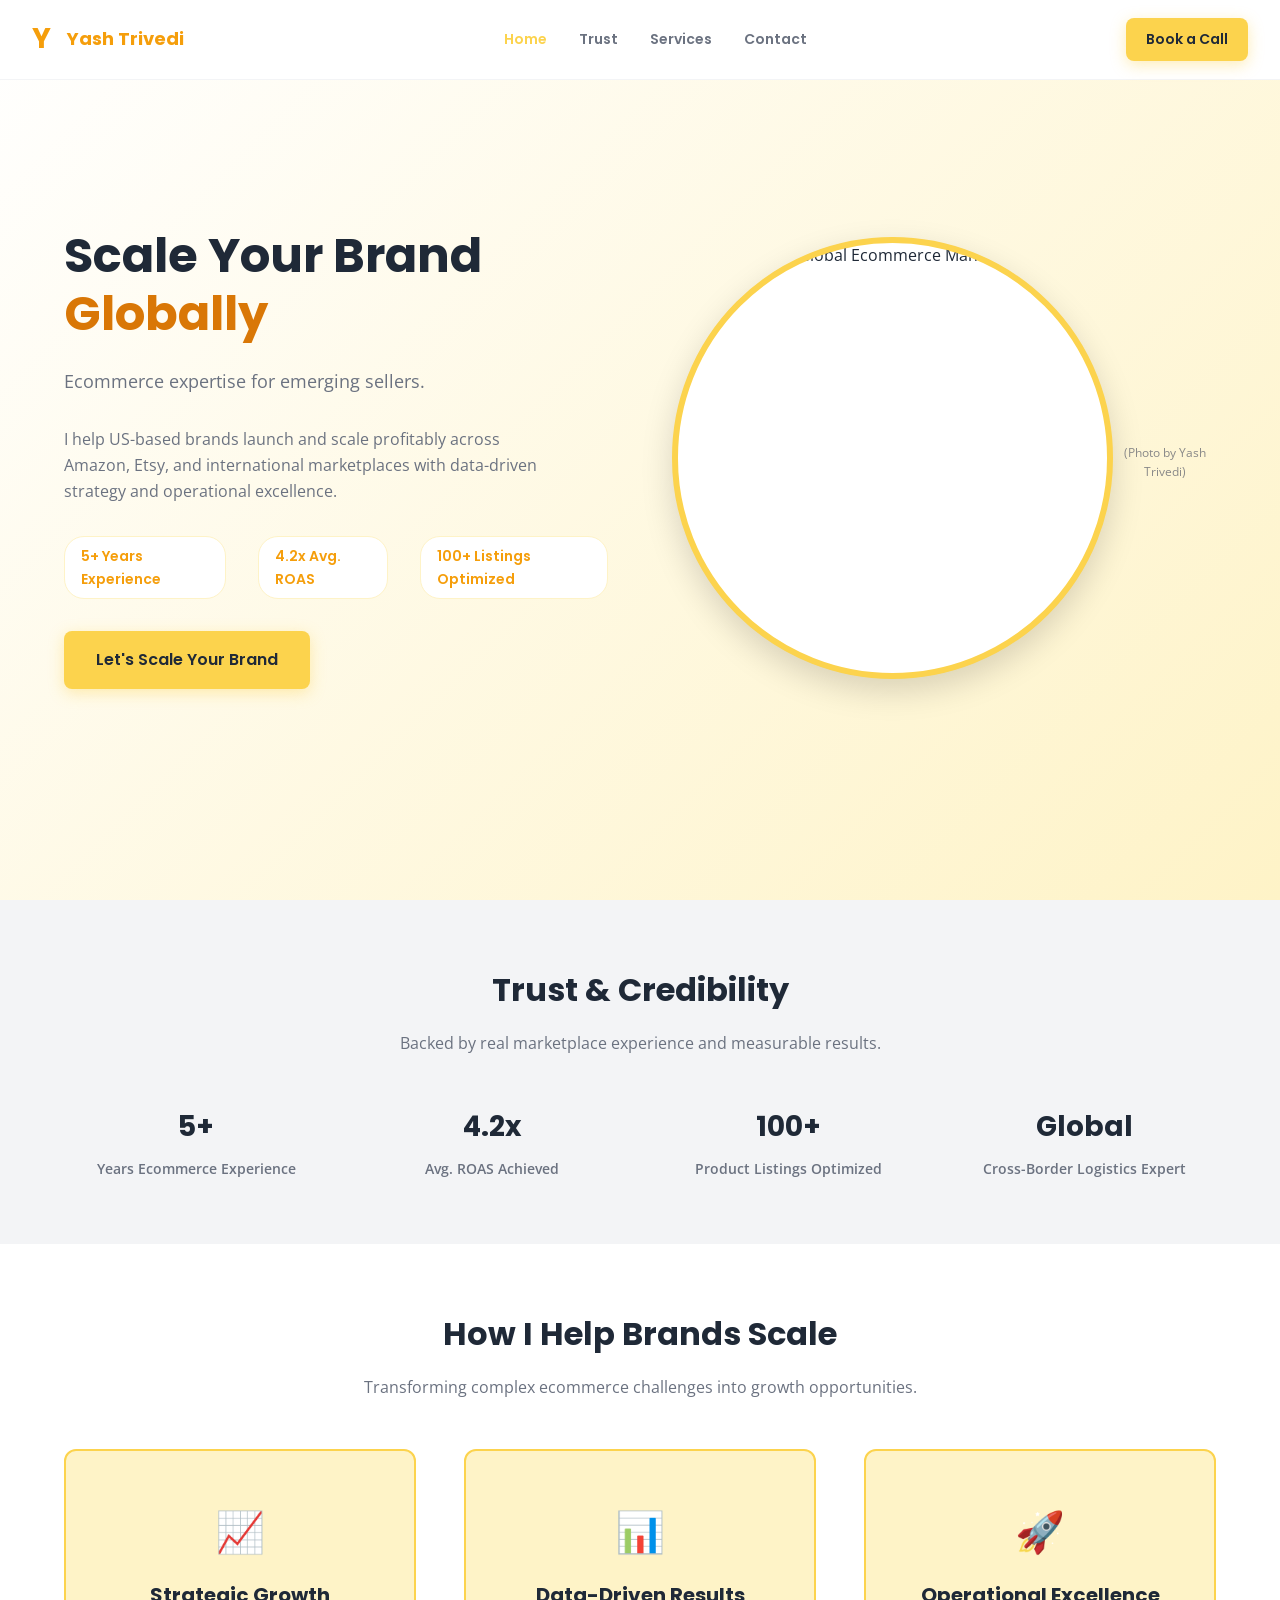
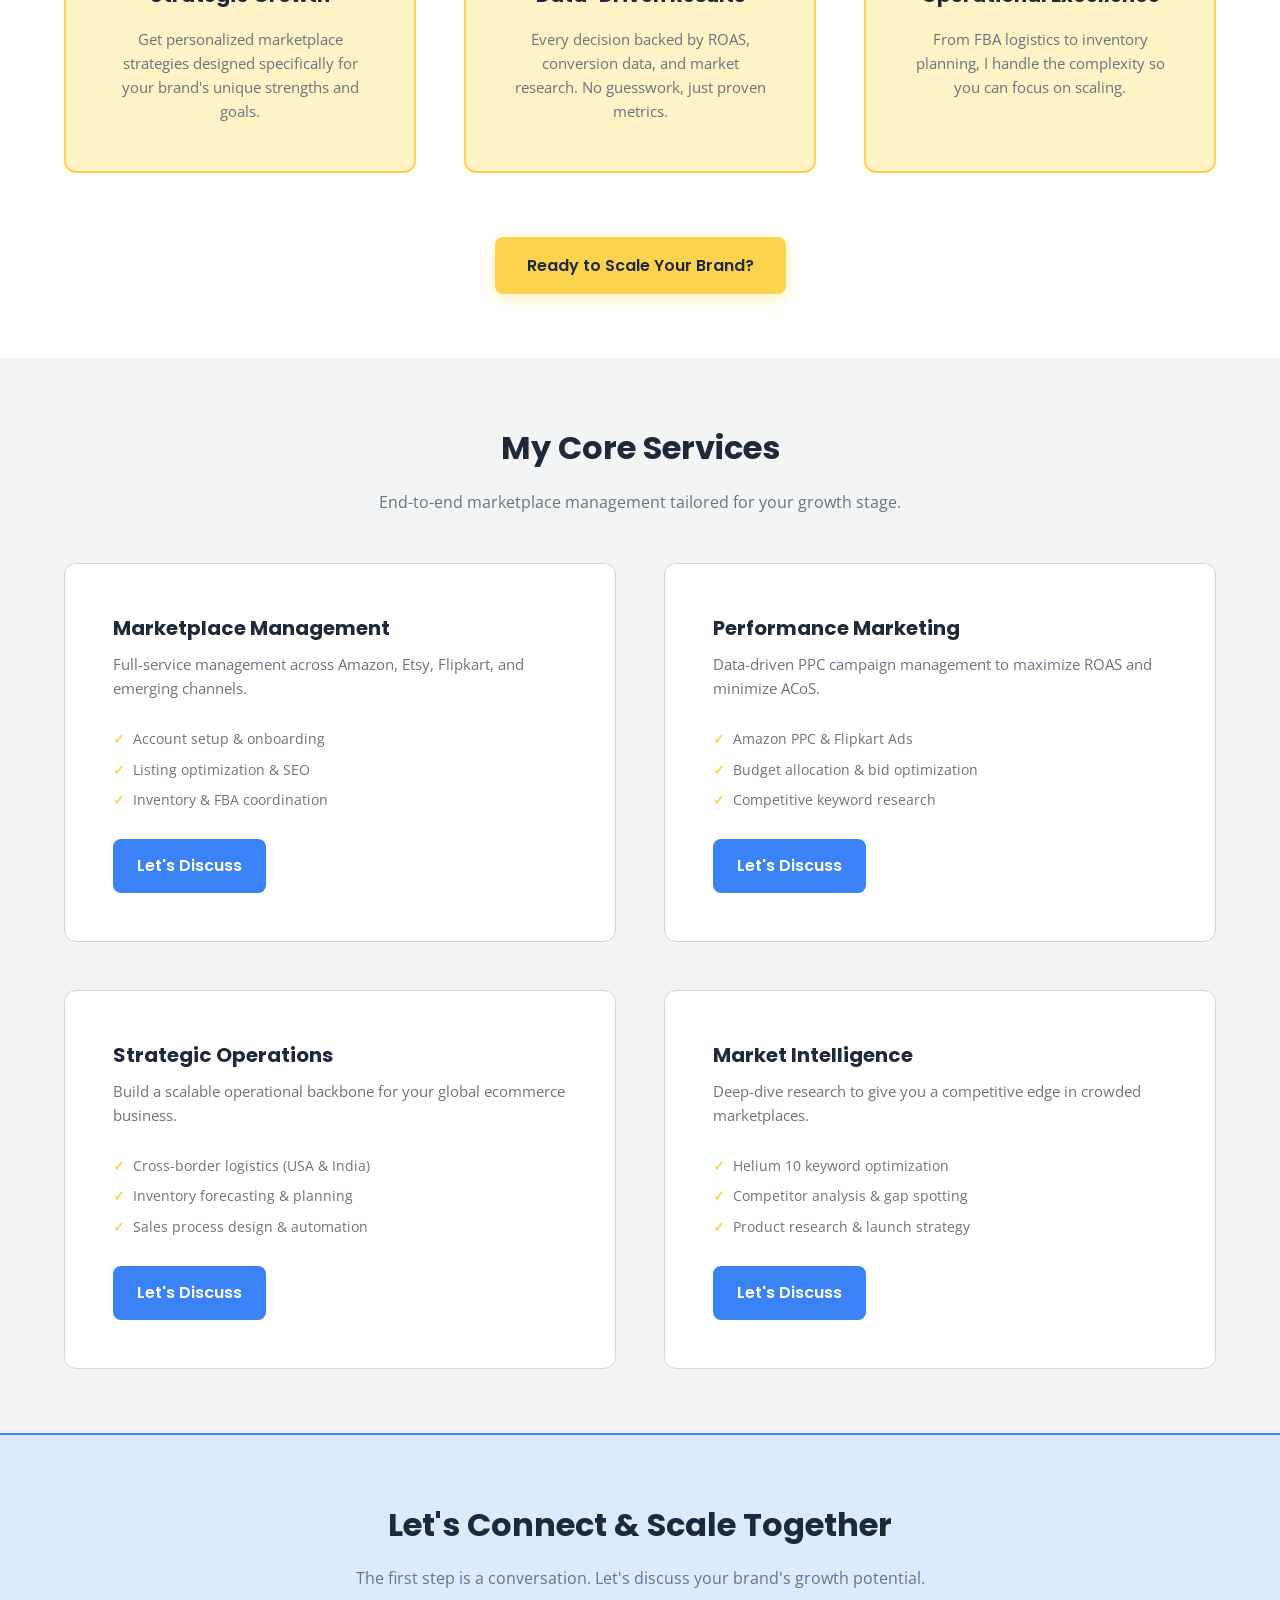
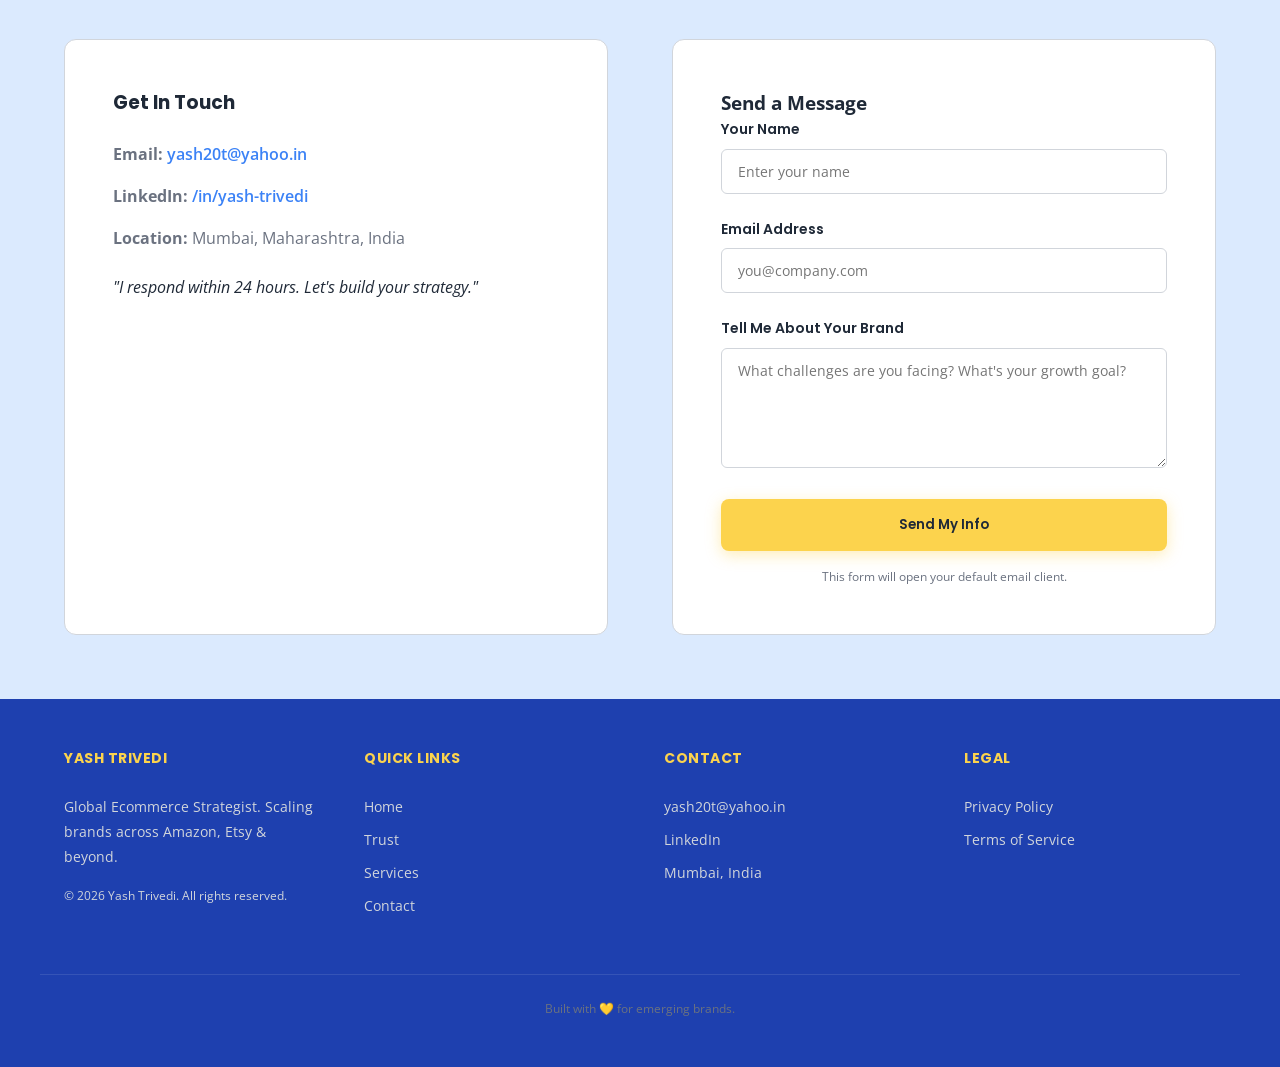
==== index.html @ 39921362 "Add files via upload" ====
<!DOCTYPE html>
<html lang="en">
<head>
    <meta charset="UTF-8">
    <meta name="viewport" content="width=device-width, initial-scale=1.0">
    <title>Yash Trivedi | Global Ecommerce Manager & Marketplace Strategist</title>
    <meta name="description" content="Scale your brand across Amazon, Etsy, and global marketplaces with data-driven ecommerce strategies. 5+ years of hands-on experience.">
    
    <!-- Google Fonts: Poppins (Headings) & Open Sans (Body) -->
    <link rel="preconnect" href="https://fonts.googleapis.com">
    <link rel="preconnect" href="https://fonts.gstatic.com" crossorigin>
    <link href="https://fonts.googleapis.com/css2?family=Open+Sans:ital,wght@0,400;0,600;1,400&family=Poppins:wght@600;700&display=swap" rel="stylesheet">

    <style>
        /* =========================================
           CSS VARIABLES & RESET (Brand.md & Structure.md)
           ========================================= */
        :root {
            /* Primary Yellow */
            --yellow-soft: #FEF3C7;
            --yellow-bright: #FCD34D;
            --yellow-golden: #FBBF24;
            --yellow-deep: #D97706;
            --yellow-sat: #F59E0B;

            /* Secondary Blue */
            --blue-light: #DBEAFE;
            --blue-sky: #93C5FD;
            --blue-true: #3B82F6;
            --blue-deep: #1D4ED8;
            --blue-navy: #1E40AF;

            /* Neutrals */
            --white: #FFFFFF;
            --gray-light: #F3F4F6;
            --gray-med: #D1D5DB;
            --gray-dark: #6B7280;
            --near-black: #1F2937;

            /* Typography */
            --font-heading: 'Poppins', sans-serif;
            --font-body: 'Open Sans', sans-serif;

            /* Spacing */
            --sp-xs: 8px;
            --sp-sm: 16px;
            --sp-md: 24px;
            --sp-lg: 32px;
            --sp-xl: 48px;
            --sp-2xl: 64px;
        }

        * { margin: 0; padding: 0; box-sizing: border-box; }
        html { scroll-behavior: smooth; }
        body {
            font-family: var(--font-body);
            color: var(--near-black);
            background: var(--white);
            line-height: 1.6;
            overflow-x: hidden;
        }
        a { text-decoration: none; color: inherit; transition: 0.3s ease; }
        ul { list-style: none; }
        img { max-width: 100%; display: block; }

        /* =========================================
           REUSABLE COMPONENTS
           ========================================= */
        .container {
            max-width: 1200px;
            margin: 0 auto;
            padding: 0 var(--sp-md);
        }
        .section-padding { padding: var(--sp-2xl) 0; }
        .section-title {
            font-family: var(--font-heading);
            font-size: 32px;
            font-weight: 700;
            color: var(--near-black);
            text-align: center;
            margin-bottom: var(--sp-sm);
        }
        .section-subtitle {
            font-size: 16px;
            color: var(--gray-dark);
            text-align: center;
            max-width: 600px;
            margin: 0 auto var(--sp-xl);
            line-height: 1.6;
        }
        .text-center { text-align: center; }

        /* Buttons */
        .btn-primary {
            display: inline-block;
            background: var(--yellow-bright);
            color: var(--near-black);
            font-family: var(--font-heading);
            font-weight: 600;
            padding: 16px 32px;
            border-radius: 8px;
            box-shadow: 0 4px 15px rgba(252, 211, 77, 0.4);
            transition: all 0.3s ease;
            border: none;
            cursor: pointer;
        }
        .btn-primary:hover {
            background: var(--yellow-golden);
            transform: translateY(-2px);
            box-shadow: 0 8px 20px rgba(252, 211, 77, 0.5);
        }
        .btn-secondary {
            display: inline-block;
            background: var(--blue-true);
            color: var(--white);
            font-family: var(--font-heading);
            font-weight: 600;
            padding: 14px 24px;
            border-radius: 8px;
            transition: all 0.3s ease;
            border: none;
            cursor: pointer;
        }
        .btn-secondary:hover {
            background: var(--blue-deep);
            transform: translateY(-2px);
        }

        /* =========================================
           HEADER
           ========================================= */
        header {
            position: fixed;
            top: 0;
            left: 0;
            width: 100%;
            height: 80px;
            background: var(--white);
            z-index: 1000;
            display: flex;
            align-items: center;
            justify-content: space-between;
            padding: 0 var(--sp-lg);
            border-bottom: 1px solid var(--gray-light);
            transition: box-shadow 0.3s ease;
        }
        header.scrolled { box-shadow: 0 4px 12px rgba(0,0,0,0.05); }
        
        .logo-area {
            display: flex;
            align-items: center;
            gap: var(--sp-sm);
            font-family: var(--font-heading);
            font-size: 18px;
            font-weight: 700;
            color: var(--near-black);
        }
        .logo-area span { color: var(--yellow-sat); }
        
        .nav-links {
            display: flex;
            gap: var(--sp-lg);
            font-family: var(--font-heading);
            font-weight: 600;
            font-size: 14px;
            color: var(--gray-dark);
        }
        .nav-links a:hover, .nav-links a.active { color: var(--yellow-bright); }
        
        .header-cta { display: flex; align-items: center; gap: var(--sp-sm); }
        .mobile-toggle {
            display: none;
            font-size: 28px;
            cursor: pointer;
            background: none;
            border: none;
            color: var(--near-black);
        }

        /* =========================================
           HERO SECTION
           ========================================= */
        #hero {
            min-height: 100vh;
            display: flex;
            align-items: center;
            padding-top: 80px;
            background: linear-gradient(135deg, var(--white) 0%, var(--yellow-soft) 100%);
        }
        .hero-grid {
            display: grid;
            grid-template-columns: 1fr 1fr;
            gap: var(--sp-2xl);
            align-items: center;
        }
        .hero-content h1 {
            font-family: var(--font-heading);
            font-size: 48px;
            font-weight: 700;
            line-height: 1.2;
            color: var(--near-black);
            margin-bottom: var(--sp-md);
        }
        .hero-content h1 span { color: var(--yellow-deep); }
        .hero-content .subhead {
            font-size: 18px;
            color: var(--gray-dark);
            margin-bottom: var(--sp-lg);
        }
        .hero-content p {
            font-size: 16px;
            color: var(--gray-dark);
            max-width: 500px;
            margin-bottom: var(--sp-lg);
        }
        .hero-stats {
            display: flex;
            gap: var(--sp-lg);
            margin-bottom: var(--sp-lg);
        }
        .hero-stats div {
            font-family: var(--font-heading);
            font-weight: 600;
            font-size: 14px;
            color: var(--yellow-sat);
            background: var(--white);
            padding: 8px 16px;
            border-radius: 20px;
            border: 1px solid var(--yellow-soft);
        }
        
        .hero-image-wrapper {
            display: flex;
            justify-content: center;
            align-items: center;
        }
        .hero-image-wrapper img {
            width: 100%;
            max-width: 450px;
            border-radius: 50%;
            border: 6px solid var(--yellow-bright);
            box-shadow: 0 12px 32px rgba(0,0,0,0.15);
            background: var(--white);
            /* Note: User provided photo with red bg. AI assumes transparent PNG or background removal applied */
        }

        /* =========================================
           TRUST METRICS (Replaces Testimonials)
           ========================================= */
        #trust {
            background: var(--gray-light);
        }
        .trust-grid {
            display: grid;
            grid-template-columns: repeat(4, 1fr);
            gap: var(--sp-lg);
            text-align: center;
        }
        .trust-item h3 {
            font-family: var(--font-heading);
            font-size: 28px;
            color: var(--near-black);
            margin-bottom: var(--sp-xs);
        }
        .trust-item p {
            color: var(--gray-dark);
            font-size: 14px;
            font-weight: 600;
        }

        /* =========================================
           BENEFITS SECTION
           ========================================= */
        #benefits {
            background: var(--white);
        }
        .benefits-grid {
            display: grid;
            grid-template-columns: repeat(3, 1fr);
            gap: var(--sp-xl);
        }
        .benefit-card {
            background: var(--yellow-soft);
            padding: var(--sp-xl);
            border-radius: 12px;
            border: 2px solid var(--yellow-bright);
            transition: all 0.3s ease;
            text-align: center;
        }
        .benefit-card:hover {
            transform: translateY(-6px);
            box-shadow: 0 12px 32px rgba(252, 211, 77, 0.2);
        }
        .benefit-card .icon { font-size: 40px; margin-bottom: var(--sp-sm); }
        .benefit-card h3 {
            font-family: var(--font-heading);
            font-size: 20px;
            margin-bottom: var(--sp-sm);
            color: var(--near-black);
        }
        .benefit-card p { color: var(--gray-dark); font-size: 15px; }
        .benefits-cta {
            text-align: center;
            margin-top: var(--sp-2xl);
        }

        /* =========================================
           SERVICES SECTION
           ========================================= */
        #services {
            background: var(--gray-light);
        }
        .services-grid {
            display: grid;
            grid-template-columns: repeat(2, 1fr);
            gap: var(--sp-xl);
        }
        .service-card {
            background: var(--white);
            padding: var(--sp-xl);
            border-radius: 12px;
            border: 1px solid var(--gray-med);
            transition: all 0.3s ease;
        }
        .service-card:hover { box-shadow: 0 8px 24px rgba(0,0,0,0.08); }
        .service-card h3 {
            font-family: var(--font-heading);
            font-size: 20px;
            color: var(--near-black);
            margin-bottom: var(--sp-xs);
        }
        .service-card p { color: var(--gray-dark); font-size: 15px; margin-bottom: var(--sp-md); }
        .service-card ul { margin-bottom: var(--sp-md); }
        .service-card ul li {
            font-size: 14px;
            color: var(--gray-dark);
            padding: 4px 0;
            display: flex;
            align-items: center;
            gap: var(--sp-xs);
        }
        .service-card ul li::before {
            content: "✓";
            color: var(--yellow-bright);
            font-weight: bold;
        }

        /* =========================================
           CONTACT SECTION
           ========================================= */
        #contact {
            background: var(--blue-light);
            border-top: 2px solid var(--blue-true);
        }
        .contact-grid {
            display: grid;
            grid-template-columns: 1fr 1fr;
            gap: var(--sp-2xl);
        }
        .contact-info {
            background: var(--white);
            padding: var(--sp-xl);
            border-radius: 12px;
            border: 1px solid var(--gray-med);
        }
        .contact-info h3 { font-family: var(--font-heading); margin-bottom: var(--sp-md); }
        .contact-info p { color: var(--gray-dark); margin-bottom: var(--sp-sm); }
        .contact-info a { color: var(--blue-true); font-weight: 600; }
        .contact-info a:hover { color: var(--blue-deep); }

        .contact-form {
            background: var(--white);
            padding: var(--sp-xl);
            border-radius: 12px;
            border: 1px solid var(--gray-med);
        }
        .form-group { margin-bottom: var(--sp-md); }
        .form-group label {
            display: block;
            font-family: var(--font-heading);
            font-size: 14px;
            font-weight: 600;
            margin-bottom: var(--sp-xs);
            color: var(--near-black);
        }
        .form-group input, .form-group textarea {
            width: 100%;
            padding: 12px 16px;
            border: 1px solid var(--gray-med);
            border-radius: 6px;
            font-family: var(--font-body);
            font-size: 14px;
            transition: 0.3s ease;
        }
        .form-group input:focus, .form-group textarea:focus {
            outline: none;
            border-color: var(--yellow-bright);
            box-shadow: 0 0 0 3px rgba(252, 211, 77, 0.1);
        }
        .form-group textarea { resize: vertical; min-height: 120px; }

        /* =========================================
           FOOTER
           ========================================= */
        footer {
            background: var(--blue-navy);
            color: var(--gray-light);
            padding: var(--sp-xl) 0;
        }
        .footer-grid {
            display: grid;
            grid-template-columns: repeat(4, 1fr);
            gap: var(--sp-xl);
        }
        .footer-col h4 {
            font-family: var(--font-heading);
            color: var(--yellow-bright);
            margin-bottom: var(--sp-md);
            font-size: 14px;
            text-transform: uppercase;
            letter-spacing: 0.5px;
        }
        .footer-col p, .footer-col a {
            font-size: 14px;
            color: var(--gray-med);
            line-height: 1.8;
            display: block;
            margin-bottom: var(--sp-xs);
        }
        .footer-col a:hover { color: var(--yellow-bright); }
        .footer-bottom {
            text-align: center;
            border-top: 1px solid rgba(255,255,255,0.1);
            margin-top: var(--sp-xl);
            padding-top: var(--sp-md);
            font-size: 12px;
            color: var(--gray-dark);
        }

        /* =========================================
           RESPONSIVE DESIGN
           ========================================= */
        @media (max-width: 1023px) {
            .nav-links, .header-cta { display: none; }
            .mobile-toggle { display: block; }
            .hero-grid { grid-template-columns: 1fr; text-align: center; }
            .hero-content p { margin: 0 auto var(--sp-lg); }
            .hero-stats { justify-content: center; }
            .trust-grid { grid-template-columns: repeat(2, 1fr); }
            .benefits-grid { grid-template-columns: 1fr; }
            .services-grid { grid-template-columns: 1fr; }
            .contact-grid { grid-template-columns: 1fr; }
            .footer-grid { grid-template-columns: 1fr 1fr; }
            .section-title { font-size: 28px; }
            #hero h1 { font-size: 36px; }
        }

        @media (max-width: 767px) {
            .trust-grid { grid-template-columns: 1fr; gap: var(--sp-md); }
            .footer-grid { grid-template-columns: 1fr; text-align: center; }
            #hero h1 { font-size: 28px; }
            .hero-stats { flex-direction: column; align-items: center; gap: var(--sp-sm); }
            .btn-primary, .btn-secondary { width: 100%; text-align: center; }
            .section-padding { padding: var(--sp-xl) 0; }
            .container { padding: 0 var(--sp-sm); }
        }

        /* Mobile Menu Overlay */
        .mobile-menu-overlay {
            position: fixed;
            top: 80px;
            left: 0;
            width: 100%;
            height: calc(100vh - 80px);
            background: var(--white);
            display: none;
            flex-direction: column;
            align-items: center;
            padding-top: var(--sp-xl);
            gap: var(--sp-lg);
            z-index: 999;
        }
        .mobile-menu-overlay.open { display: flex; }
        .mobile-menu-overlay a {
            font-family: var(--font-heading);
            font-size: 20px;
            font-weight: 600;
            color: var(--near-black);
        }
        .mobile-menu-overlay .btn-primary { width: 80%; }

        /* Accessibility: Reduced Motion */
        @media (prefers-reduced-motion: reduce) {
            * { animation-duration: 0.01ms !important; transition-duration: 0.01ms !important; }
            html { scroll-behavior: auto; }
        }

        /* Reveal on Scroll Animation */
        .reveal {
            opacity: 0;
            transform: translateY(20px);
            transition: all 0.8s cubic-bezier(0.5, 0, 0, 1);
        }
        .reveal.active { opacity: 1; transform: translateY(0); }
    </style>
</head>
<body>

    <!-- ===== HEADER ===== -->
    <header id="header">
        <div class="logo-area">
            <span style="font-size: 28px;">Y</span> <span>Yash Trivedi</span>
        </div>
        <nav class="nav-links" id="navLinks">
            <a href="#hero" class="active">Home</a>
            <a href="#trust">Trust</a>
            <a href="#services">Services</a>
            <a href="#contact">Contact</a>
        </nav>
        <div class="header-cta">
            <a href="#contact" class="btn-primary" style="padding: 10px 20px; font-size: 14px;">Book a Call</a>
            <button class="mobile-toggle" id="menuToggle" aria-label="Toggle Menu">☰</button>
        </div>
    </header>

    <!-- Mobile Menu Overlay -->
    <div class="mobile-menu-overlay" id="mobileMenu">
        <a href="#hero">Home</a>
        <a href="#trust">Trust</a>
        <a href="#services">Services</a>
        <a href="#contact">Contact</a>
        <a href="#contact" class="btn-primary">Book a Call</a>
    </div>

    <!-- ===== HERO SECTION ===== -->
    <section id="hero" class="section-padding">
        <div class="container hero-grid">
            <div class="hero-content reveal">
                <h1>Scale Your Brand <span>Globally</span></h1>
                <p class="subhead">Ecommerce expertise for emerging sellers.</p>
                <p>I help US-based brands launch and scale profitably across Amazon, Etsy, and international marketplaces with data-driven strategy and operational excellence.</p>
                
                <div class="hero-stats">
                    <div>5+ Years Experience</div>
                    <div>4.2x Avg. ROAS</div>
                    <div>100+ Listings Optimized</div>
                </div>
                
                <a href="#contact" class="btn-primary">Let's Scale Your Brand</a>
            </div>
            <div class="hero-image-wrapper reveal" style="transition-delay: 0.2s;">
                <!-- User provided photo; designed to be a transparent crop. -->
                <img src="https://i.ibb.co/6P0wQ5B/placeholder-yash-transparent.png" alt="Yash Trivedi - Global Ecommerce Manager" style="aspect-ratio: 1/1; object-fit: cover;">
                <p style="font-size: 12px; color: #888; margin-top: 8px; text-align: center;">(Photo by Yash Trivedi)</p>
            </div>
        </div>
    </section>

    <!-- ===== TRUST METRICS SECTION ===== -->
    <section id="trust" class="section-padding">
        <div class="container">
            <h2 class="section-title reveal">Trust & Credibility</h2>
            <p class="section-subtitle reveal">Backed by real marketplace experience and measurable results.</p>
            <div class="trust-grid">
                <div class="trust-item reveal">
                    <h3>5+</h3>
                    <p>Years Ecommerce Experience</p>
                </div>
                <div class="trust-item reveal" style="transition-delay: 0.1s;">
                    <h3>4.2x</h3>
                    <p>Avg. ROAS Achieved</p>
                </div>
                <div class="trust-item reveal" style="transition-delay: 0.2s;">
                    <h3>100+</h3>
                    <p>Product Listings Optimized</p>
                </div>
                <div class="trust-item reveal" style="transition-delay: 0.3s;">
                    <h3>Global</h3>
                    <p>Cross-Border Logistics Expert</p>
                </div>
            </div>
        </div>
    </section>

    <!-- ===== BENEFITS SECTION ===== -->
    <section id="benefits" class="section-padding">
        <div class="container">
            <h2 class="section-title reveal">How I Help Brands Scale</h2>
            <p class="section-subtitle reveal">Transforming complex ecommerce challenges into growth opportunities.</p>
            <div class="benefits-grid">
                <div class="benefit-card reveal">
                    <div class="icon">📈</div>
                    <h3>Strategic Growth</h3>
                    <p>Get personalized marketplace strategies designed specifically for your brand's unique strengths and goals.</p>
                </div>
                <div class="benefit-card reveal" style="transition-delay: 0.1s;">
                    <div class="icon">📊</div>
                    <h3>Data-Driven Results</h3>
                    <p>Every decision backed by ROAS, conversion data, and market research. No guesswork, just proven metrics.</p>
                </div>
                <div class="benefit-card reveal" style="transition-delay: 0.2s;">
                    <div class="icon">🚀</div>
                    <h3>Operational Excellence</h3>
                    <p>From FBA logistics to inventory planning, I handle the complexity so you can focus on scaling.</p>
                </div>
            </div>
            <div class="benefits-cta reveal">
                <a href="#contact" class="btn-primary">Ready to Scale Your Brand?</a>
            </div>
        </div>
    </section>

    <!-- ===== SERVICES SECTION ===== -->
    <section id="services" class="section-padding">
        <div class="container">
            <h2 class="section-title reveal">My Core Services</h2>
            <p class="section-subtitle reveal">End-to-end marketplace management tailored for your growth stage.</p>
            <div class="services-grid">
                <div class="service-card reveal">
                    <h3>Marketplace Management</h3>
                    <p>Full-service management across Amazon, Etsy, Flipkart, and emerging channels.</p>
                    <ul>
                        <li>Account setup & onboarding</li>
                        <li>Listing optimization & SEO</li>
                        <li>Inventory & FBA coordination</li>
                    </ul>
                    <a href="#contact" class="btn-secondary">Let's Discuss</a>
                </div>
                <div class="service-card reveal" style="transition-delay: 0.1s;">
                    <h3>Performance Marketing</h3>
                    <p>Data-driven PPC campaign management to maximize ROAS and minimize ACoS.</p>
                    <ul>
                        <li>Amazon PPC & Flipkart Ads</li>
                        <li>Budget allocation & bid optimization</li>
                        <li>Competitive keyword research</li>
                    </ul>
                    <a href="#contact" class="btn-secondary">Let's Discuss</a>
                </div>
                <div class="service-card reveal" style="transition-delay: 0.2s;">
                    <h3>Strategic Operations</h3>
                    <p>Build a scalable operational backbone for your global ecommerce business.</p>
                    <ul>
                        <li>Cross-border logistics (USA & India)</li>
                        <li>Inventory forecasting & planning</li>
                        <li>Sales process design & automation</li>
                    </ul>
                    <a href="#contact" class="btn-secondary">Let's Discuss</a>
                </div>
                <div class="service-card reveal" style="transition-delay: 0.3s;">
                    <h3>Market Intelligence</h3>
                    <p>Deep-dive research to give you a competitive edge in crowded marketplaces.</p>
                    <ul>
                        <li>Helium 10 keyword optimization</li>
                        <li>Competitor analysis & gap spotting</li>
                        <li>Product research & launch strategy</li>
                    </ul>
                    <a href="#contact" class="btn-secondary">Let's Discuss</a>
                </div>
            </div>
        </div>
    </section>

    <!-- ===== CONTACT SECTION ===== -->
    <section id="contact" class="section-padding">
        <div class="container">
            <h2 class="section-title reveal">Let's Connect & Scale Together</h2>
            <p class="section-subtitle reveal">The first step is a conversation. Let's discuss your brand's growth potential.</p>
            <div class="contact-grid">
                <div class="contact-info reveal">
                    <h3>Get In Touch</h3>
                    <p><strong>Email:</strong> <a href="mailto:yash20t@yahoo.in">yash20t@yahoo.in</a></p>
                    <p><strong>LinkedIn:</strong> <a href="https://www.linkedin.com/in/yash-trivedib673b5154" target="_blank">/in/yash-trivedi</a></p>
                    <p><strong>Location:</strong> Mumbai, Maharashtra, India</p>
                    <p style="margin-top: var(--sp-md); font-style: italic; color: var(--near-black);">"I respond within 24 hours. Let's build your strategy."</p>
                </div>
                <div class="contact-form reveal" style="transition-delay: 0.1s;">
                    <h3>Send a Message</h3>
                    <form id="contactForm" action="mailto:yash20t@yahoo.in" method="post" enctype="text/plain">
                        <div class="form-group">
                            <label for="name">Your Name</label>
                            <input type="text" id="name" name="name" placeholder="Enter your name" required>
                        </div>
                        <div class="form-group">
                            <label for="email">Email Address</label>
                            <input type="email" id="email" name="email" placeholder="you@company.com" required>
                        </div>
                        <div class="form-group">
                            <label for="message">Tell Me About Your Brand</label>
                            <textarea id="message" name="message" placeholder="What challenges are you facing? What's your growth goal?" required></textarea>
                        </div>
                        <button type="submit" class="btn-primary" style="width: 100%;">Send My Info</button>
                        <p style="font-size: 12px; color: var(--gray-dark); margin-top: var(--sp-sm); text-align: center;">This form will open your default email client.</p>
                    </form>
                </div>
            </div>
        </div>
    </section>

    <!-- ===== FOOTER ===== -->
    <footer>
        <div class="container footer-grid">
            <div class="footer-col">
                <h4>Yash Trivedi</h4>
                <p>Global Ecommerce Strategist. Scaling brands across Amazon, Etsy & beyond.</p>
                <p style="margin-top: var(--sp-sm); font-size: 12px;">© 2026 Yash Trivedi. All rights reserved.</p>
            </div>
            <div class="footer-col">
                <h4>Quick Links</h4>
                <a href="#hero">Home</a>
                <a href="#trust">Trust</a>
                <a href="#services">Services</a>
                <a href="#contact">Contact</a>
            </div>
            <div class="footer-col">
                <h4>Contact</h4>
                <a href="mailto:yash20t@yahoo.in">yash20t@yahoo.in</a>
                <a href="https://www.linkedin.com/in/yash-trivedib673b5154" target="_blank">LinkedIn</a>
                <p>Mumbai, India</p>
            </div>
            <div class="footer-col">
                <h4>Legal</h4>
                <a href="#">Privacy Policy</a>
                <a href="#">Terms of Service</a>
            </div>
        </div>
        <div class="container footer-bottom">
            Built with 💛 for emerging brands.
        </div>
    </footer>

    <!-- ===== JAVASCRIPT ===== -->
    <script>
        document.addEventListener('DOMContentLoaded', function() {
            // 1. Sticky Navigation
            const header = document.getElementById('header');
            window.addEventListener('scroll', function() {
                if (window.scrollY > 50) {
                    header.classList.add('scrolled');
                } else {
                    header.classList.remove('scrolled');
                }
            });

            // 2. Mobile Menu Toggle
            const menuToggle = document.getElementById('menuToggle');
            const mobileMenu = document.getElementById('mobileMenu');
            menuToggle.addEventListener('click', function() {
                mobileMenu.classList.toggle('open');
                menuToggle.textContent = mobileMenu.classList.contains('open') ? '✕' : '☰';
            });
            // Close mobile menu on link click
            mobileMenu.querySelectorAll('a').forEach(link => {
                link.addEventListener('click', function() {
                    mobileMenu.classList.remove('open');
                    menuToggle.textContent = '☰';
                });
            });

            // 3. Active Navigation Highlight
            const sections = document.querySelectorAll('section[id]');
            const navLinks = document.querySelectorAll('.nav-links a');
            window.addEventListener('scroll', function() {
                let current = '';
                sections.forEach(section => {
                    const sectionTop = section.offsetTop - 120;
                    if (window.scrollY >= sectionTop) {
                        current = section.getAttribute('id');
                    }
                });
                navLinks.forEach(link => {
                    link.classList.remove('active');
                    if (link.getAttribute('href') === '#' + current) {
                        link.classList.add('active');
                    }
                });
            });

            // 4. Reveal on Scroll (Intersection Observer)
            const revealElements = document.querySelectorAll('.reveal');
            const revealObserver = new IntersectionObserver((entries) => {
                entries.forEach(entry => {
                    if (entry.isIntersecting) {
                        entry.target.classList.add('active');
                    }
                });
            }, { threshold: 0.15 });
            revealElements.forEach(el => revealObserver.observe(el));

            // 5. Form Handling (Accessible fallback using mailto)
            const form = document.getElementById('contactForm');
            form.addEventListener('submit', function(e) {
                // If the browser doesn't support mailto forms, we let default behavior happen.
                // But we add a small accessibility enhancement here.
                const name = document.getElementById('name').value;
                const email = document.getElementById('email').value;
                if(!name || !email) {
                    e.preventDefault();
                    alert('Please fill in both Name and Email fields.');
                }
            });
        });
    </script>

</body>
</html>
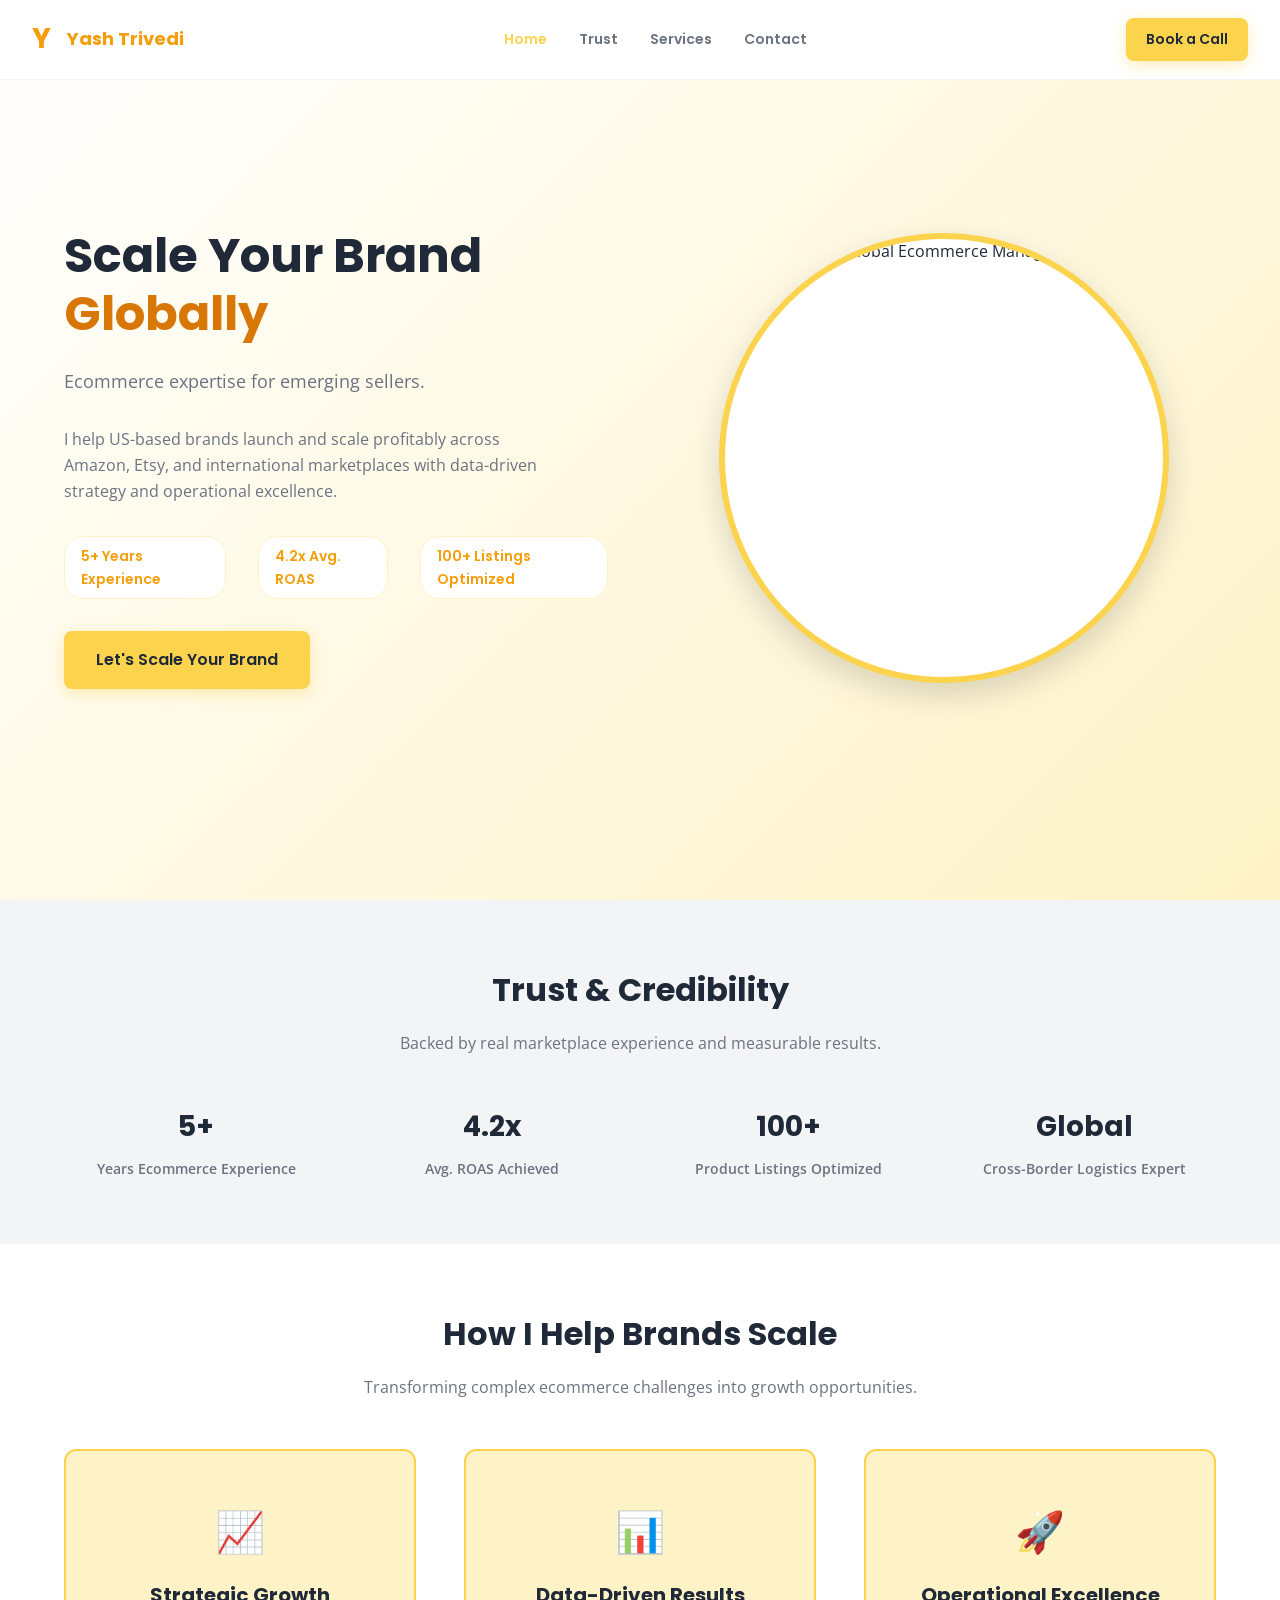
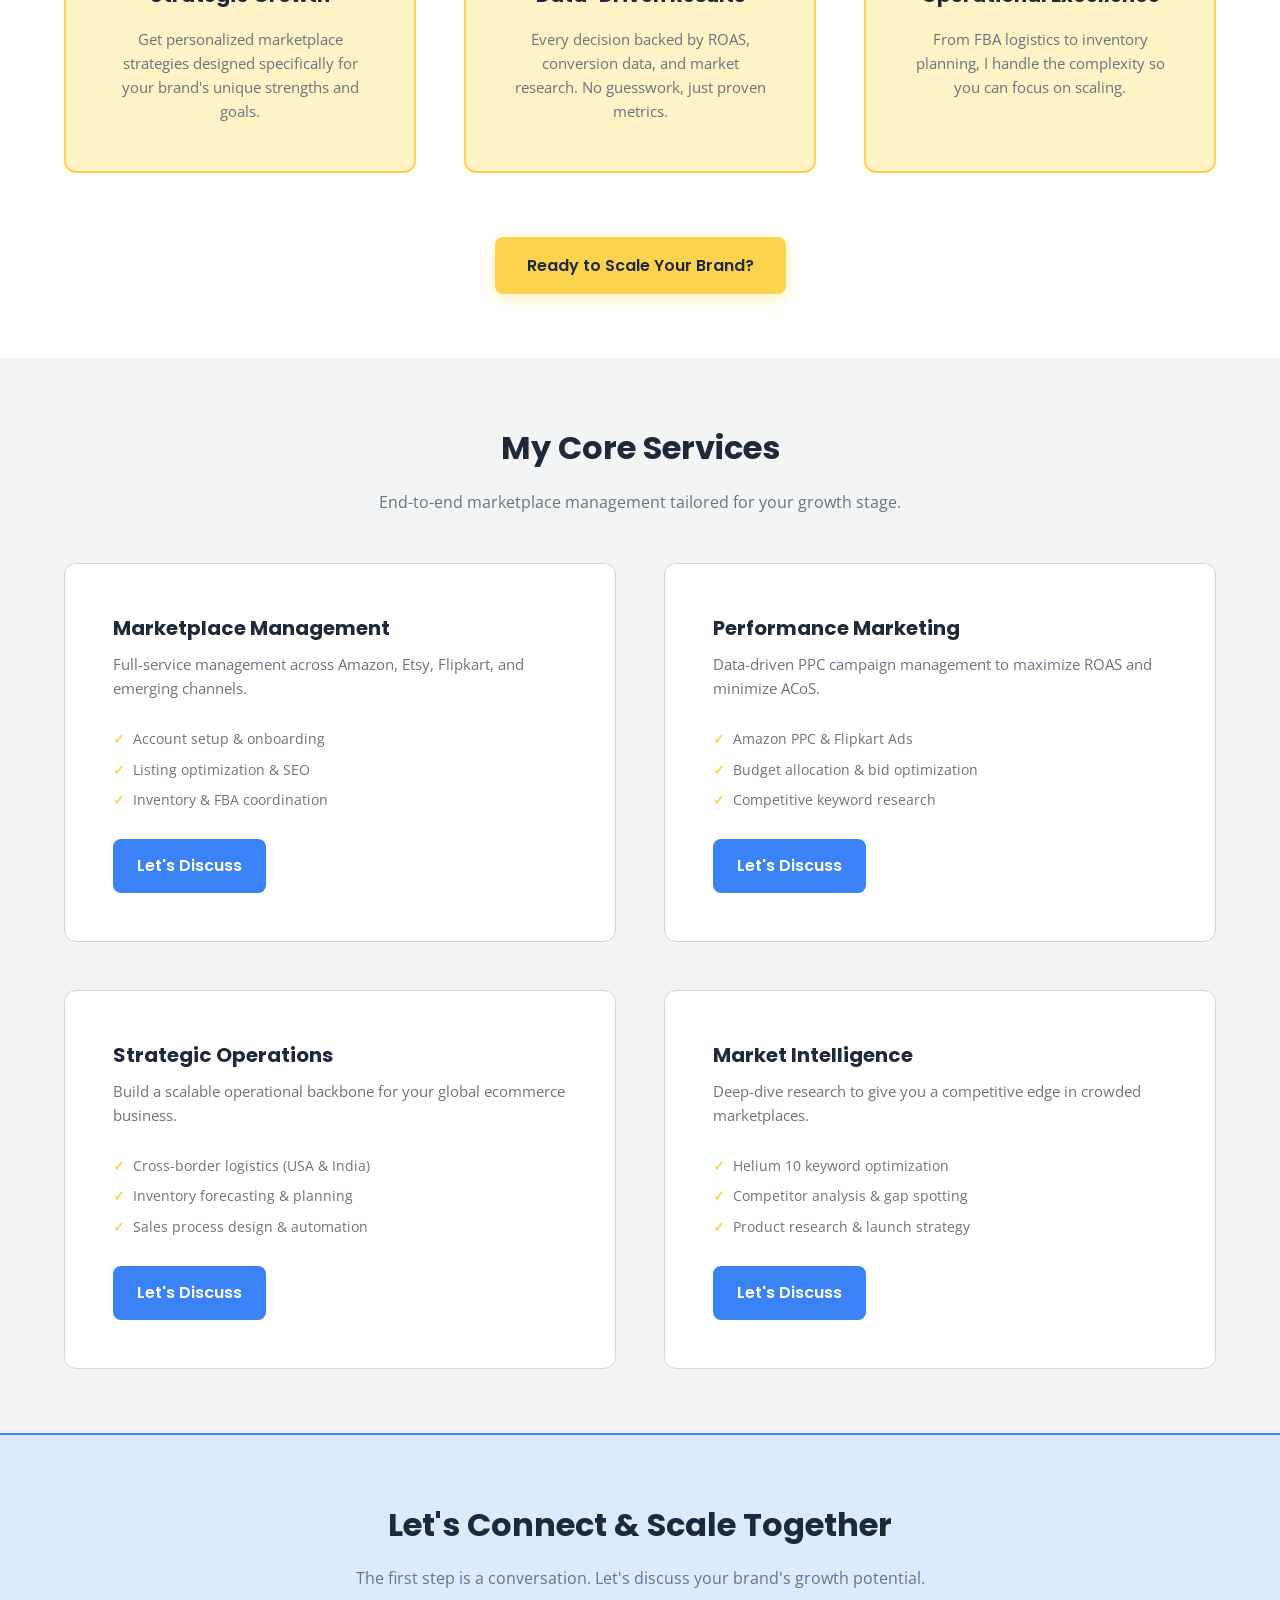
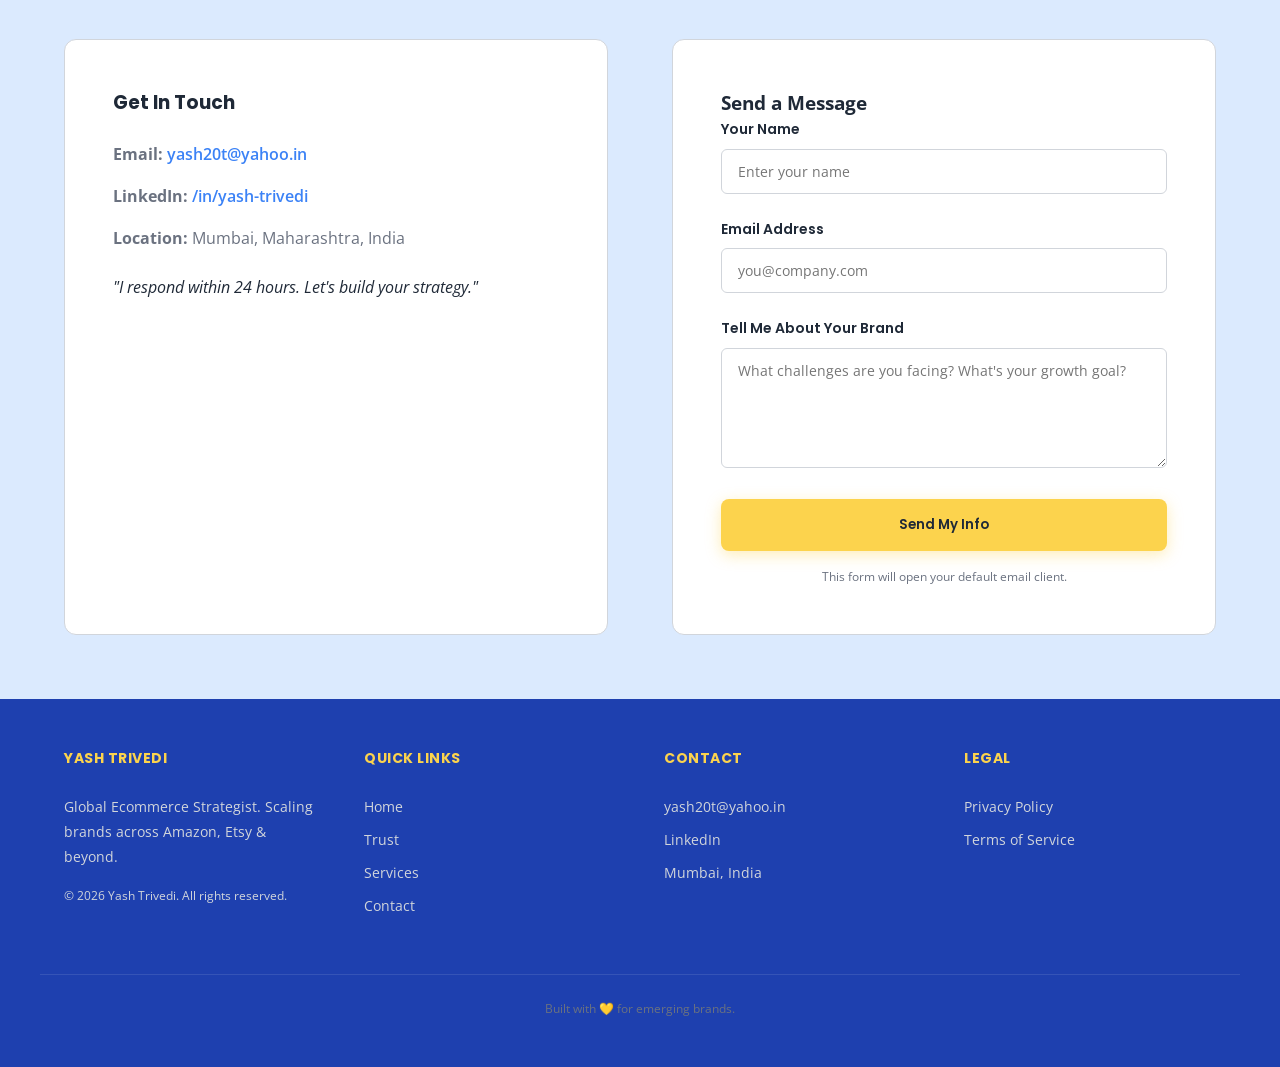
==== commit 75059347: "Add files via upload" ====
--- a/index.html
+++ b/index.html
@@ -237,11 +237,12 @@
         .hero-image-wrapper img {
             width: 100%;
             max-width: 450px;
+            aspect-ratio: 1/1;
+            object-fit: cover;
             border-radius: 50%;
             border: 6px solid var(--yellow-bright);
             box-shadow: 0 12px 32px rgba(0,0,0,0.15);
             background: var(--white);
-            /* Note: User provided photo with red bg. AI assumes transparent PNG or background removal applied */
         }
 
         /* =========================================
@@ -549,9 +550,8 @@
                 <a href="#contact" class="btn-primary">Let's Scale Your Brand</a>
             </div>
             <div class="hero-image-wrapper reveal" style="transition-delay: 0.2s;">
-                <!-- User provided photo; designed to be a transparent crop. -->
-                <img src="https://i.ibb.co/6P0wQ5B/placeholder-yash-transparent.png" alt="Yash Trivedi - Global Ecommerce Manager" style="aspect-ratio: 1/1; object-fit: cover;">
-                <p style="font-size: 12px; color: #888; margin-top: 8px; text-align: center;">(Photo by Yash Trivedi)</p>
+                <!-- Photo by Yash Trivedi -->
+                <img src="yash-photo.jpg" alt="Yash Trivedi - Global Ecommerce Manager">
             </div>
         </div>
     </section>
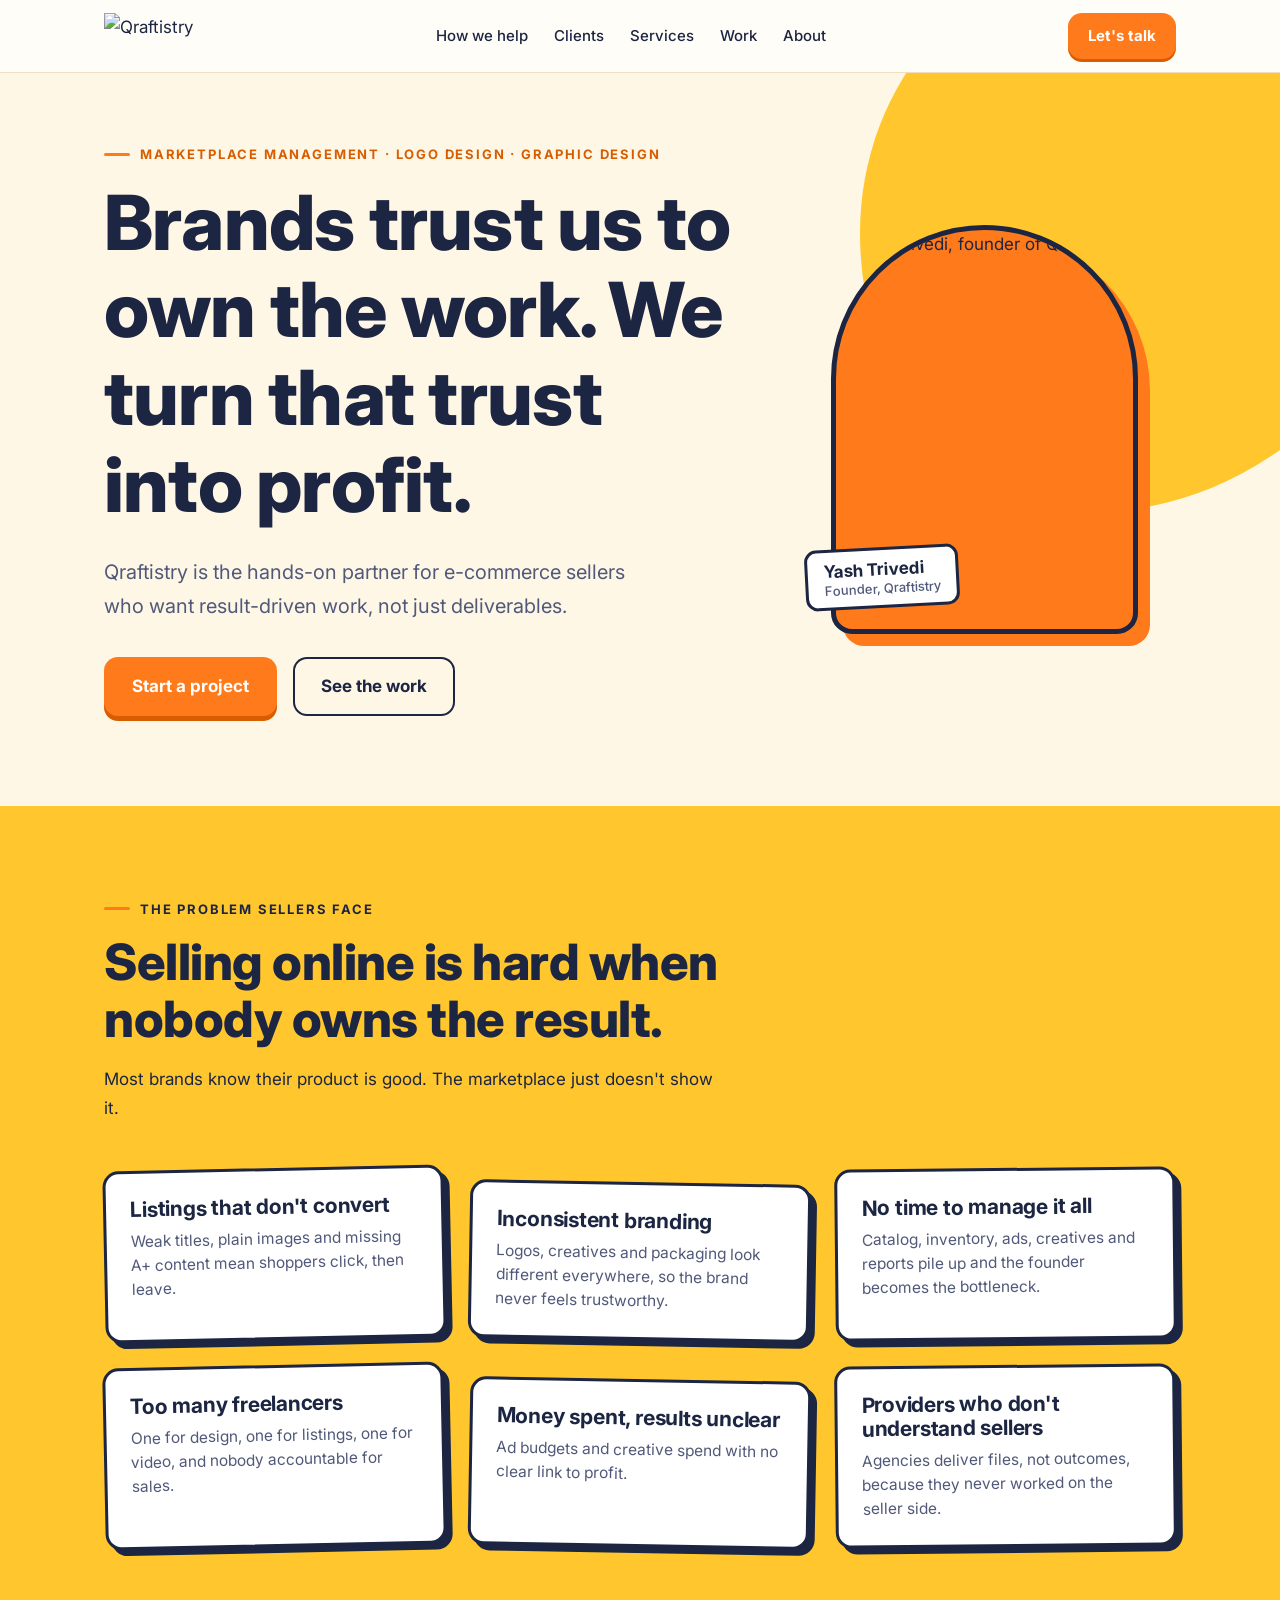
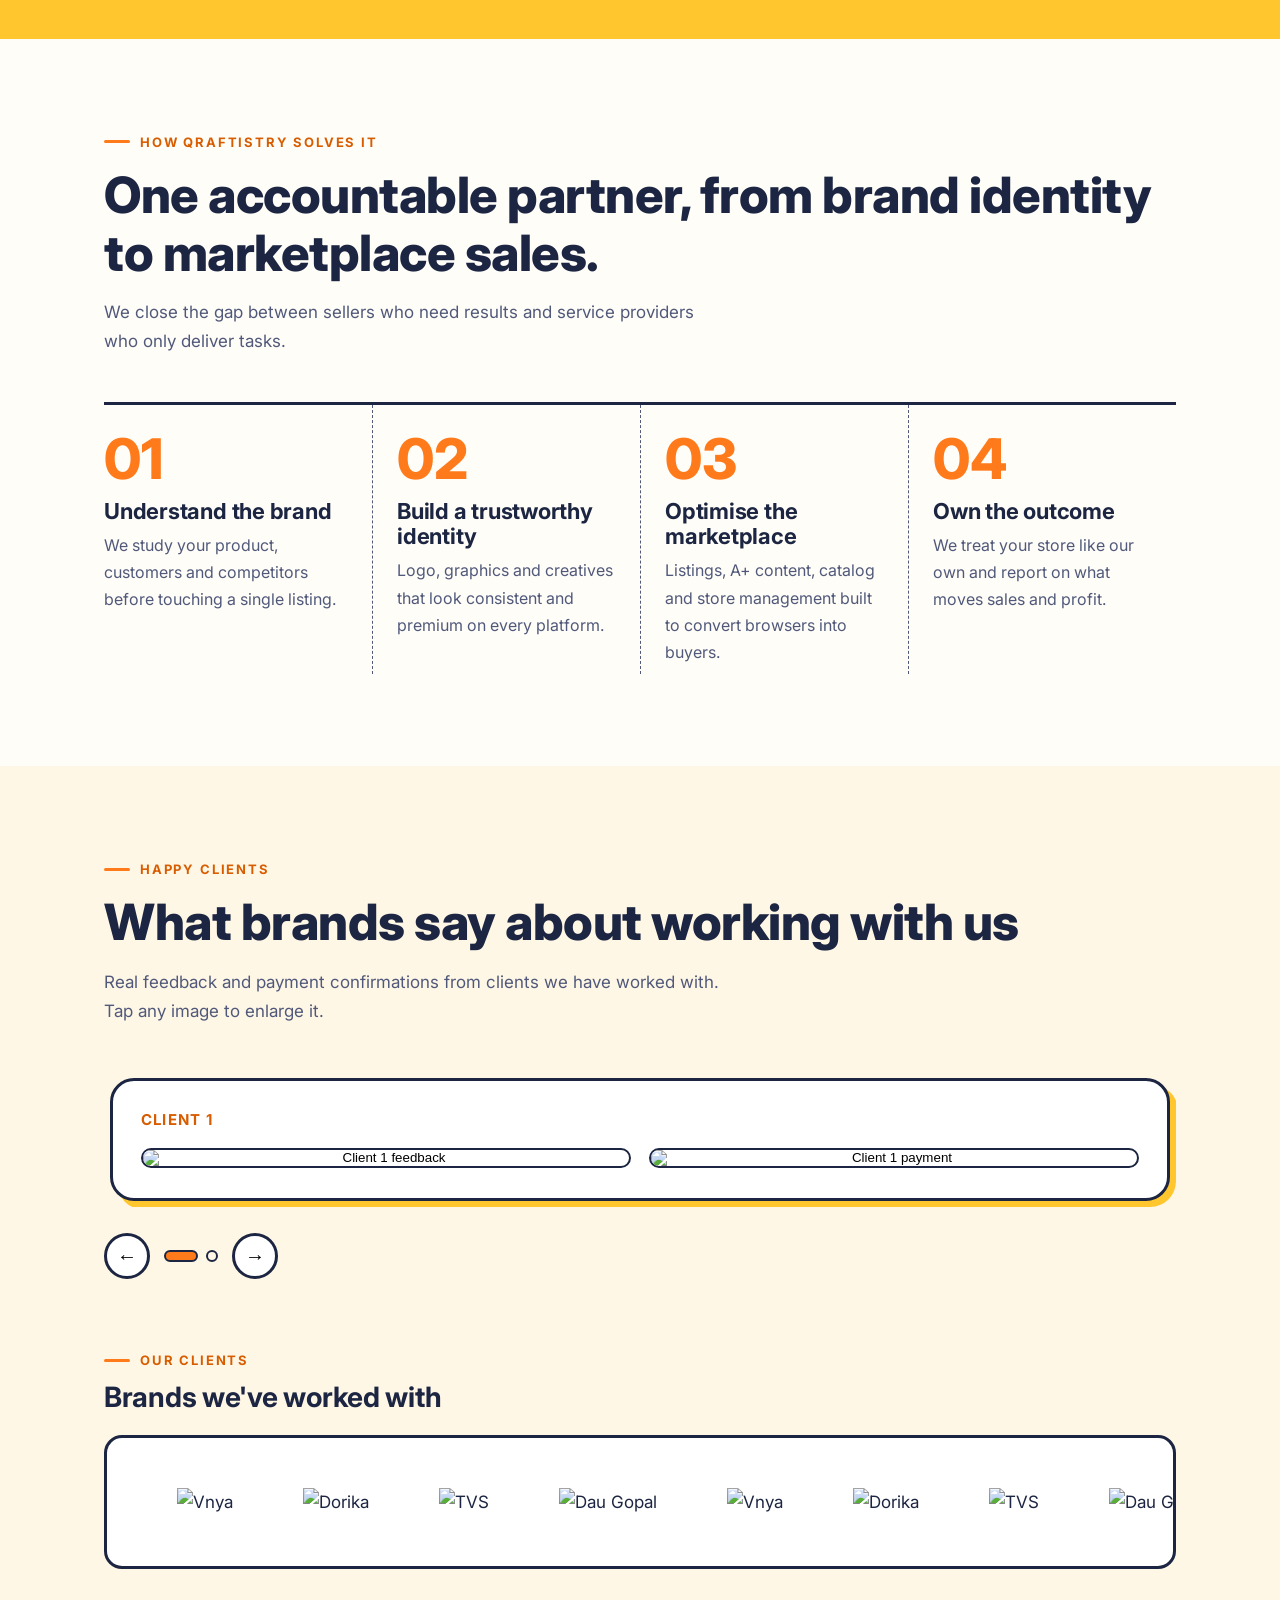
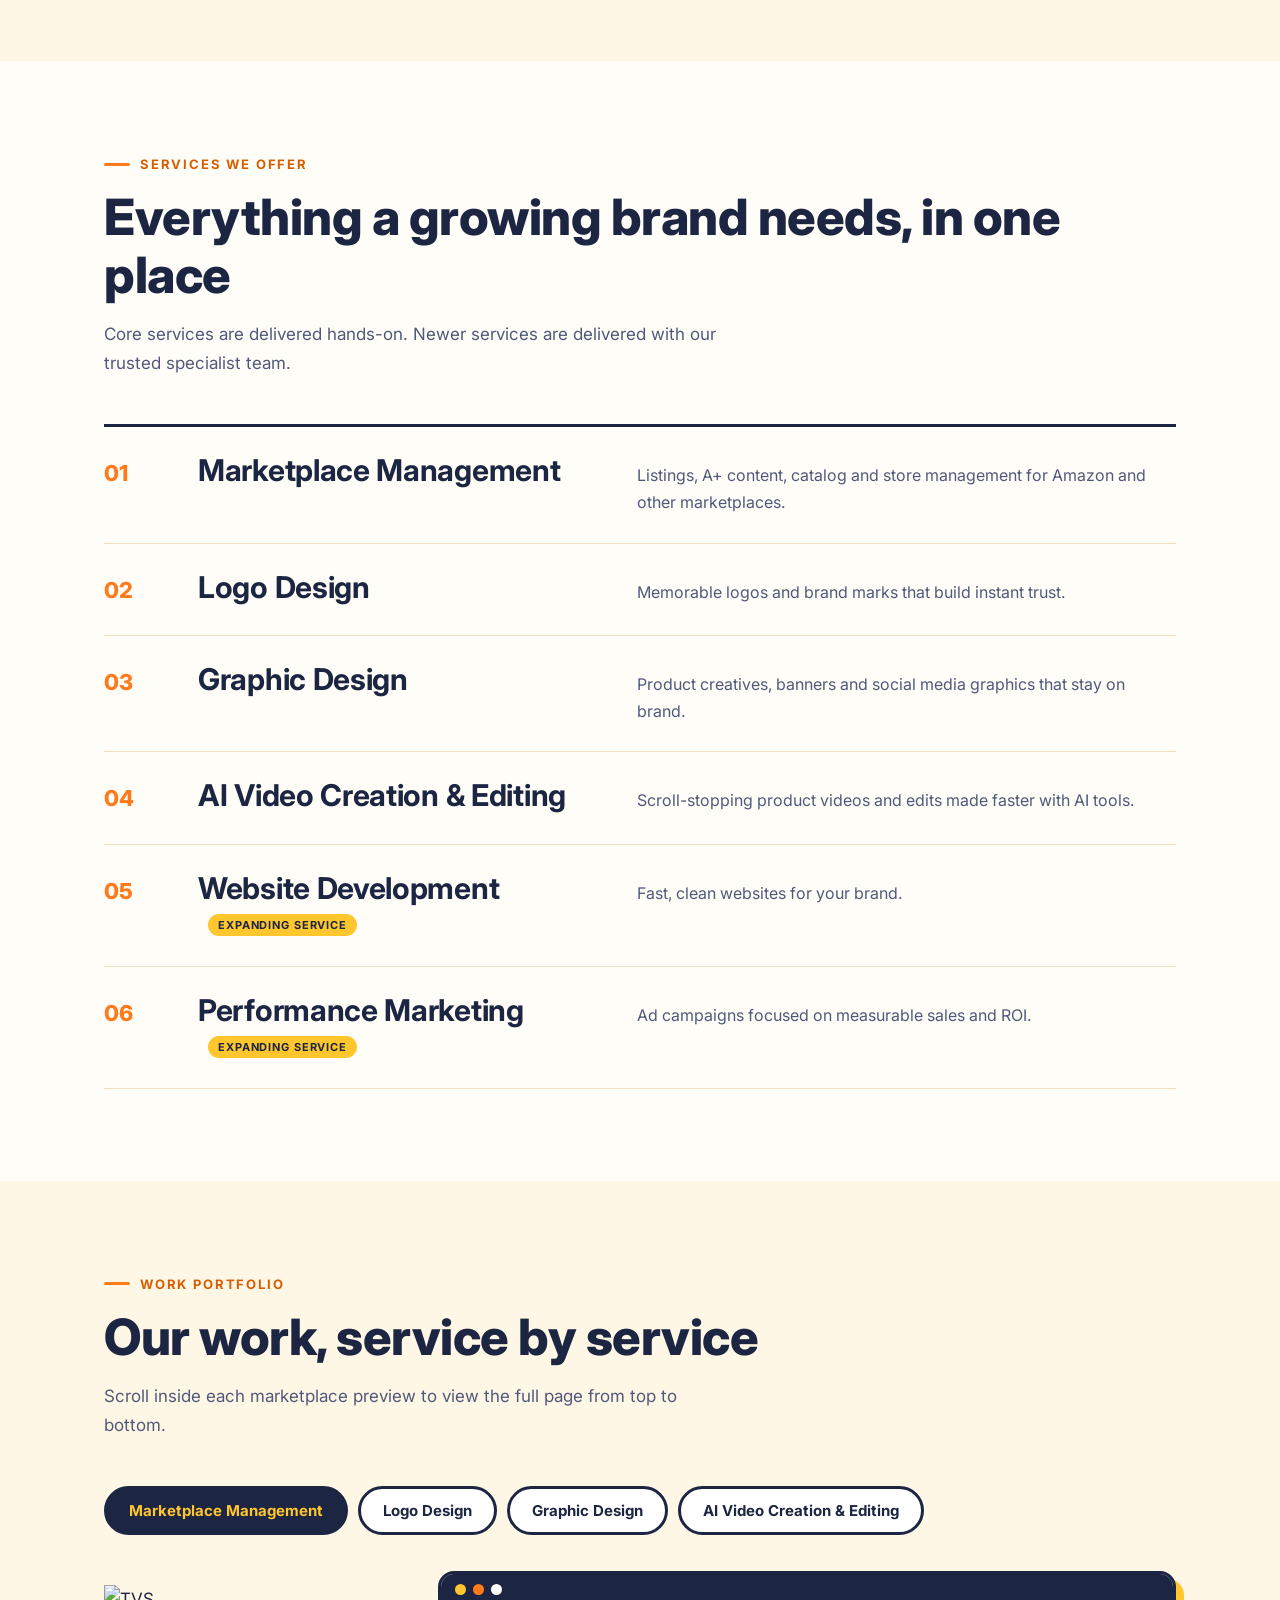
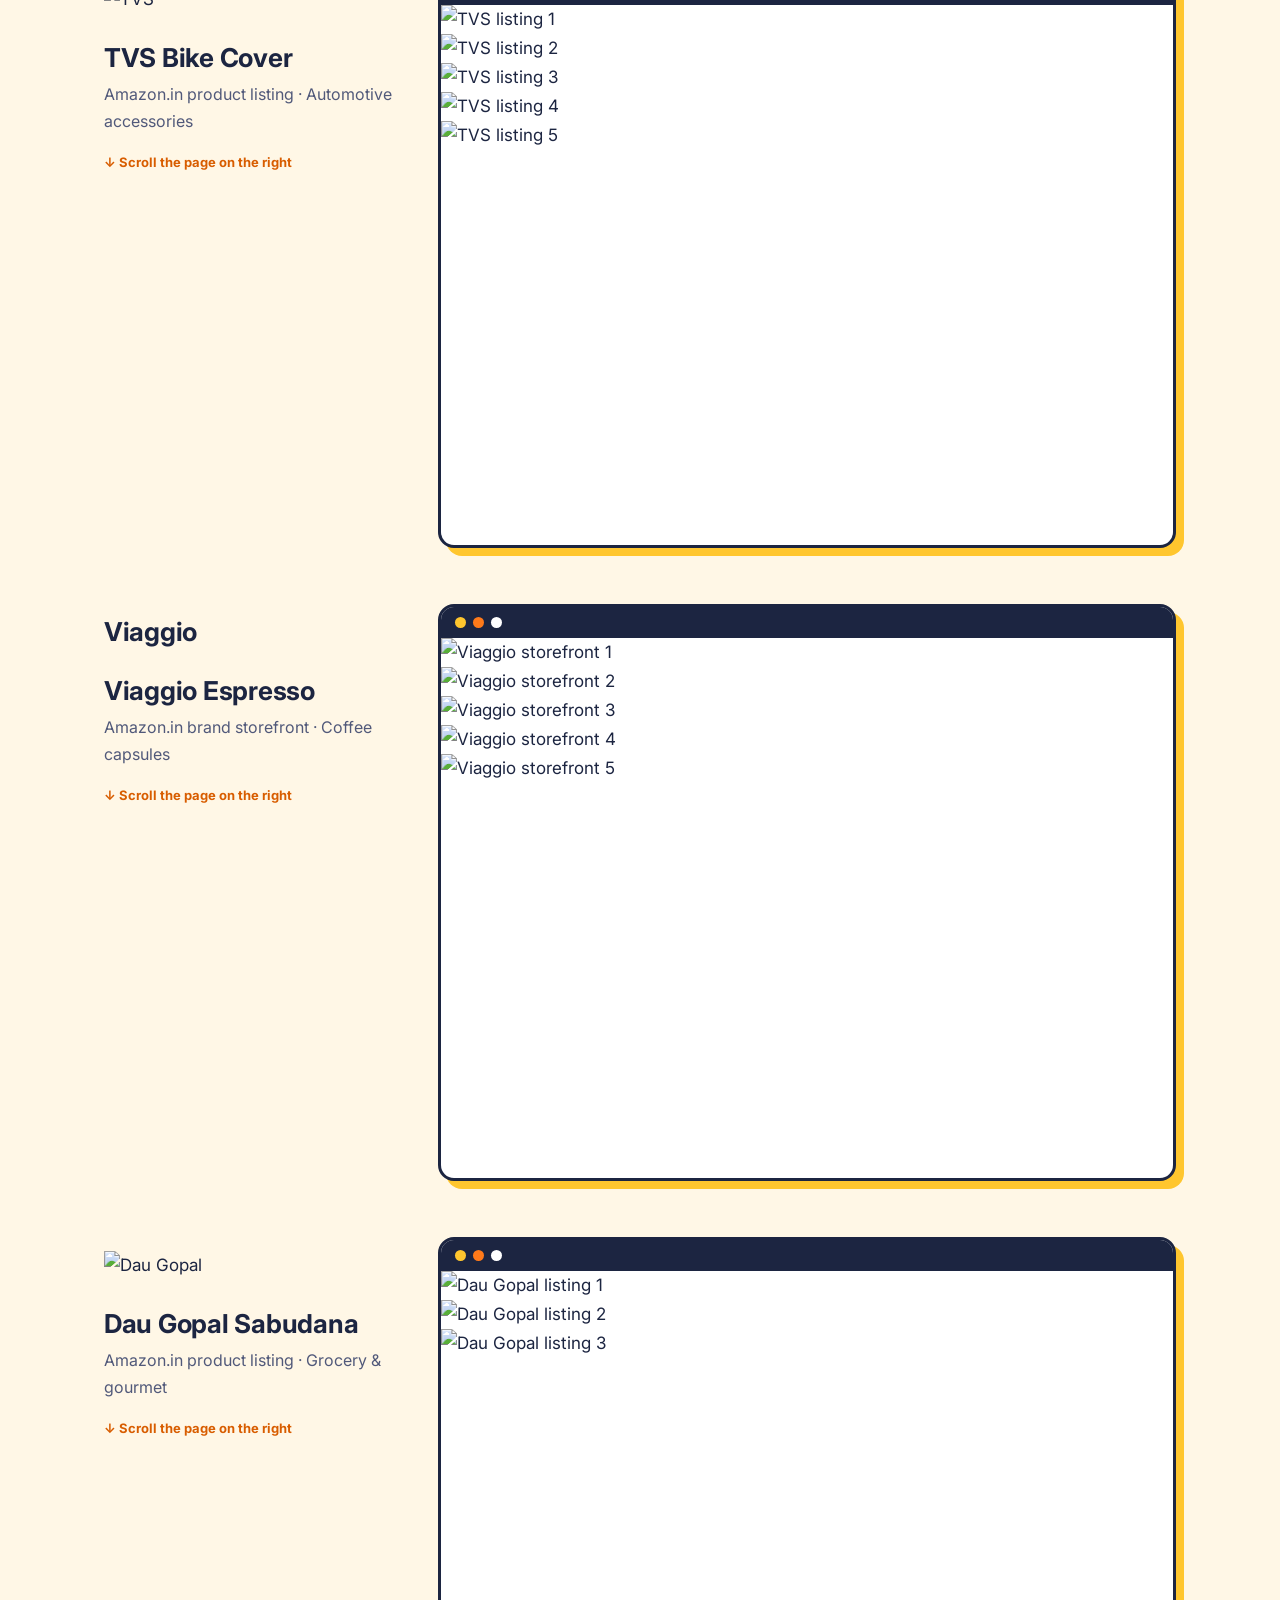
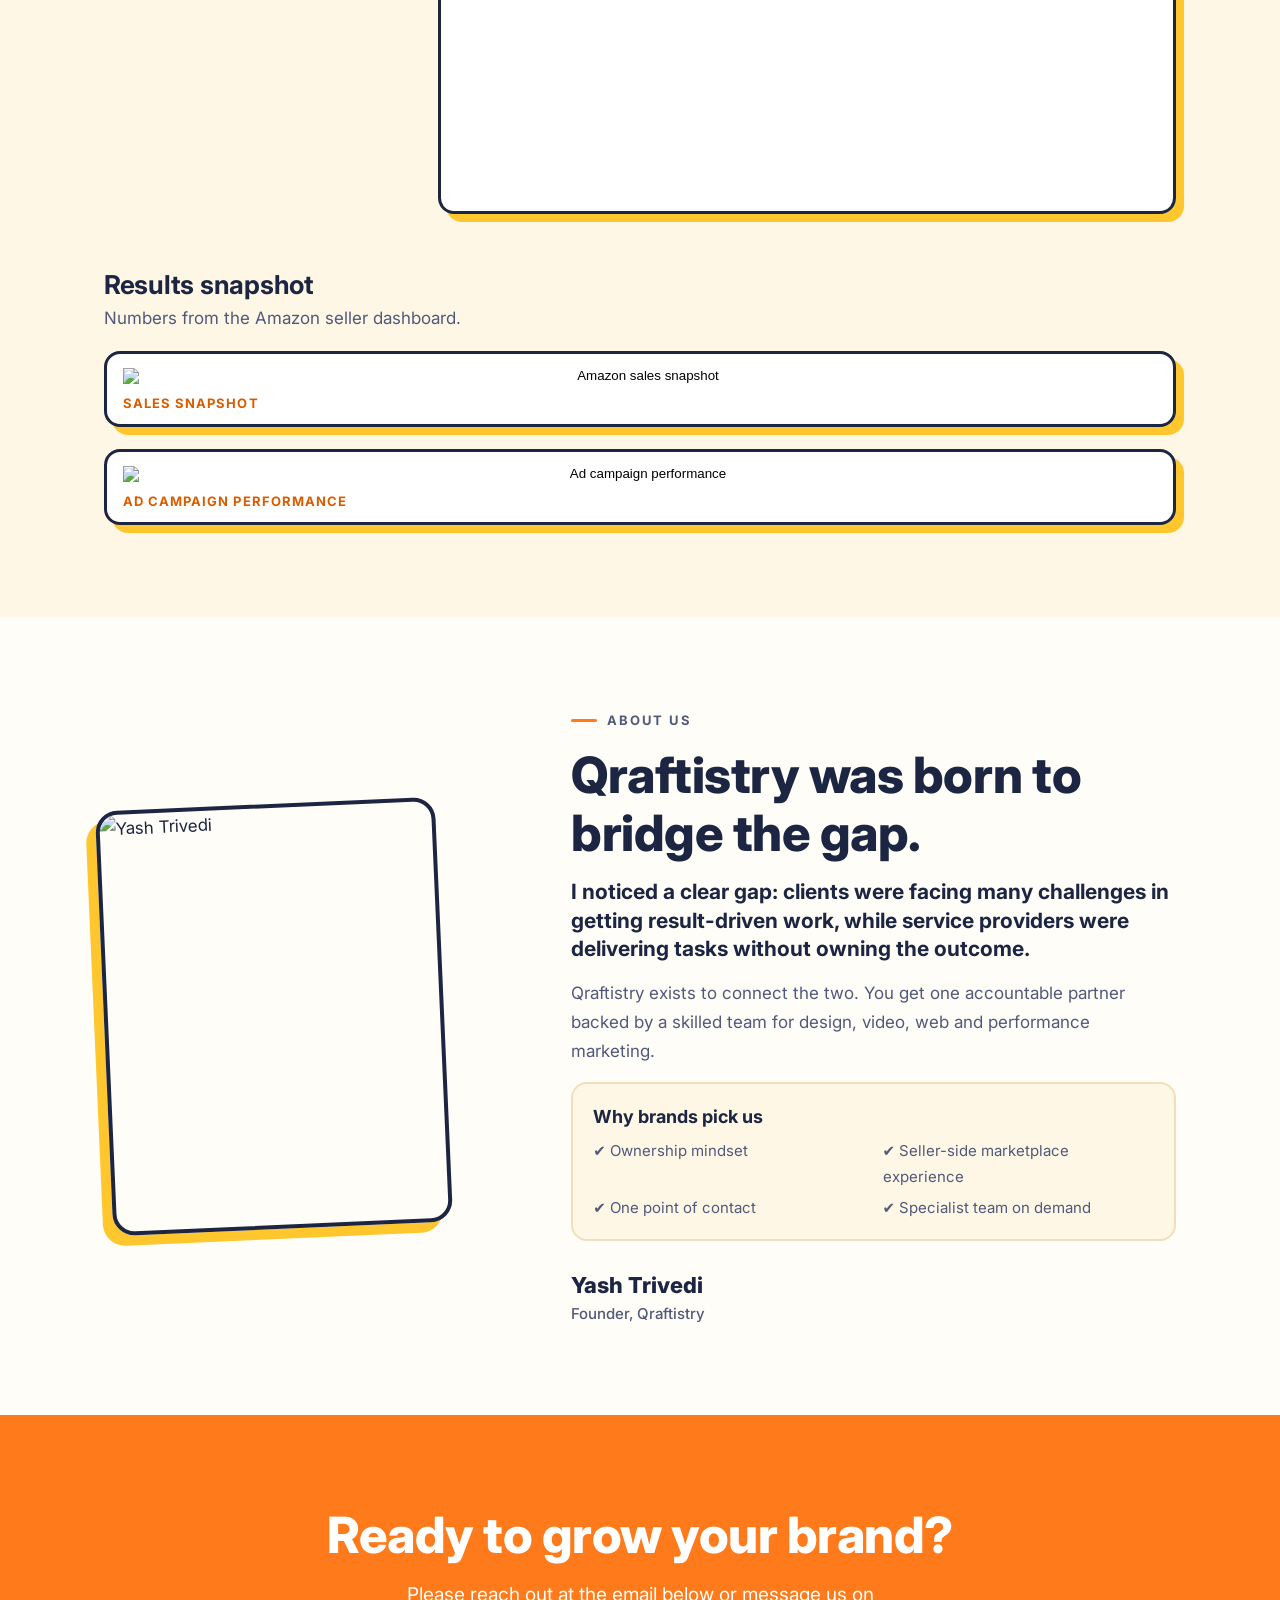
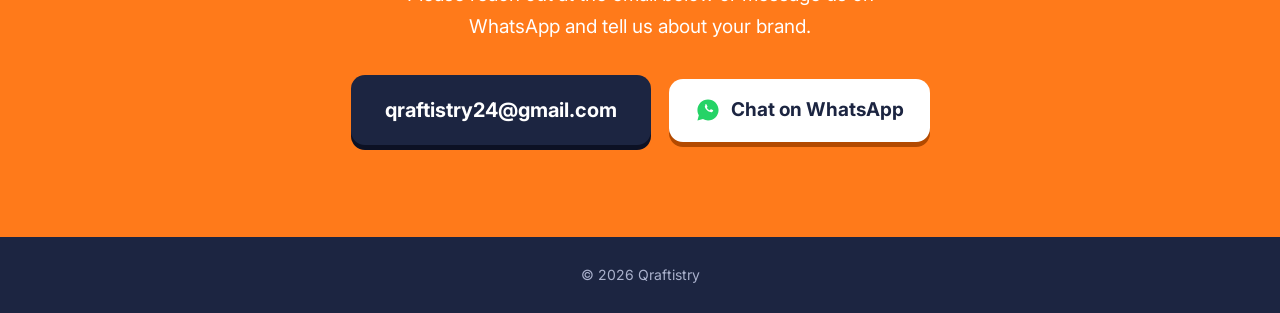
==== commit 1a090fa5: "Add files via upload" ====
--- a/index.html
+++ b/index.html
@@ -1,805 +1,284 @@
 <!DOCTYPE html>
-<html lang="en">
-<head>
-    <meta charset="UTF-8">
-    <meta name="viewport" content="width=device-width, initial-scale=1.0">
-    <title>Yash Trivedi | Global Ecommerce Manager & Marketplace Strategist</title>
-    <meta name="description" content="Scale your brand across Amazon, Etsy, and global marketplaces with data-driven ecommerce strategies. 5+ years of hands-on experience.">
-    
-    <!-- Google Fonts: Poppins (Headings) & Open Sans (Body) -->
-    <link rel="preconnect" href="https://fonts.googleapis.com">
-    <link rel="preconnect" href="https://fonts.gstatic.com" crossorigin>
-    <link href="https://fonts.googleapis.com/css2?family=Open+Sans:ital,wght@0,400;0,600;1,400&family=Poppins:wght@600;700&display=swap" rel="stylesheet">
-
-    <style>
-        /* =========================================
-           CSS VARIABLES & RESET (Brand.md & Structure.md)
-           ========================================= */
-        :root {
-            /* Primary Yellow */
-            --yellow-soft: #FEF3C7;
-            --yellow-bright: #FCD34D;
-            --yellow-golden: #FBBF24;
-            --yellow-deep: #D97706;
-            --yellow-sat: #F59E0B;
-
-            /* Secondary Blue */
-            --blue-light: #DBEAFE;
-            --blue-sky: #93C5FD;
-            --blue-true: #3B82F6;
-            --blue-deep: #1D4ED8;
-            --blue-navy: #1E40AF;
-
-            /* Neutrals */
-            --white: #FFFFFF;
-            --gray-light: #F3F4F6;
-            --gray-med: #D1D5DB;
-            --gray-dark: #6B7280;
-            --near-black: #1F2937;
-
-            /* Typography */
-            --font-heading: 'Poppins', sans-serif;
-            --font-body: 'Open Sans', sans-serif;
-
-            /* Spacing */
-            --sp-xs: 8px;
-            --sp-sm: 16px;
-            --sp-md: 24px;
-            --sp-lg: 32px;
-            --sp-xl: 48px;
-            --sp-2xl: 64px;
-        }
-
-        * { margin: 0; padding: 0; box-sizing: border-box; }
-        html { scroll-behavior: smooth; }
-        body {
-            font-family: var(--font-body);
-            color: var(--near-black);
-            background: var(--white);
-            line-height: 1.6;
-            overflow-x: hidden;
-        }
-        a { text-decoration: none; color: inherit; transition: 0.3s ease; }
-        ul { list-style: none; }
-        img { max-width: 100%; display: block; }
-
-        /* =========================================
-           REUSABLE COMPONENTS
-           ========================================= */
-        .container {
-            max-width: 1200px;
-            margin: 0 auto;
-            padding: 0 var(--sp-md);
-        }
-        .section-padding { padding: var(--sp-2xl) 0; }
-        .section-title {
-            font-family: var(--font-heading);
-            font-size: 32px;
-            font-weight: 700;
-            color: var(--near-black);
-            text-align: center;
-            margin-bottom: var(--sp-sm);
-        }
-        .section-subtitle {
-            font-size: 16px;
-            color: var(--gray-dark);
-            text-align: center;
-            max-width: 600px;
-            margin: 0 auto var(--sp-xl);
-            line-height: 1.6;
-        }
-        .text-center { text-align: center; }
-
-        /* Buttons */
-        .btn-primary {
-            display: inline-block;
-            background: var(--yellow-bright);
-            color: var(--near-black);
-            font-family: var(--font-heading);
-            font-weight: 600;
-            padding: 16px 32px;
-            border-radius: 8px;
-            box-shadow: 0 4px 15px rgba(252, 211, 77, 0.4);
-            transition: all 0.3s ease;
-            border: none;
-            cursor: pointer;
-        }
-        .btn-primary:hover {
-            background: var(--yellow-golden);
-            transform: translateY(-2px);
-            box-shadow: 0 8px 20px rgba(252, 211, 77, 0.5);
-        }
-        .btn-secondary {
-            display: inline-block;
-            background: var(--blue-true);
-            color: var(--white);
-            font-family: var(--font-heading);
-            font-weight: 600;
-            padding: 14px 24px;
-            border-radius: 8px;
-            transition: all 0.3s ease;
-            border: none;
-            cursor: pointer;
-        }
-        .btn-secondary:hover {
-            background: var(--blue-deep);
-            transform: translateY(-2px);
-        }
-
-        /* =========================================
-           HEADER
-           ========================================= */
-        header {
-            position: fixed;
-            top: 0;
-            left: 0;
-            width: 100%;
-            height: 80px;
-            background: var(--white);
-            z-index: 1000;
-            display: flex;
-            align-items: center;
-            justify-content: space-between;
-            padding: 0 var(--sp-lg);
-            border-bottom: 1px solid var(--gray-light);
-            transition: box-shadow 0.3s ease;
-        }
-        header.scrolled { box-shadow: 0 4px 12px rgba(0,0,0,0.05); }
-        
-        .logo-area {
-            display: flex;
-            align-items: center;
-            gap: var(--sp-sm);
-            font-family: var(--font-heading);
-            font-size: 18px;
-            font-weight: 700;
-            color: var(--near-black);
-        }
-        .logo-area span { color: var(--yellow-sat); }
-        
-        .nav-links {
-            display: flex;
-            gap: var(--sp-lg);
-            font-family: var(--font-heading);
-            font-weight: 600;
-            font-size: 14px;
-            color: var(--gray-dark);
-        }
-        .nav-links a:hover, .nav-links a.active { color: var(--yellow-bright); }
-        
-        .header-cta { display: flex; align-items: center; gap: var(--sp-sm); }
-        .mobile-toggle {
-            display: none;
-            font-size: 28px;
-            cursor: pointer;
-            background: none;
-            border: none;
-            color: var(--near-black);
-        }
-
-        /* =========================================
-           HERO SECTION
-           ========================================= */
-        #hero {
-            min-height: 100vh;
-            display: flex;
-            align-items: center;
-            padding-top: 80px;
-            background: linear-gradient(135deg, var(--white) 0%, var(--yellow-soft) 100%);
-        }
-        .hero-grid {
-            display: grid;
-            grid-template-columns: 1fr 1fr;
-            gap: var(--sp-2xl);
-            align-items: center;
-        }
-        .hero-content h1 {
-            font-family: var(--font-heading);
-            font-size: 48px;
-            font-weight: 700;
-            line-height: 1.2;
-            color: var(--near-black);
-            margin-bottom: var(--sp-md);
-        }
-        .hero-content h1 span { color: var(--yellow-deep); }
-        .hero-content .subhead {
-            font-size: 18px;
-            color: var(--gray-dark);
-            margin-bottom: var(--sp-lg);
-        }
-        .hero-content p {
-            font-size: 16px;
-            color: var(--gray-dark);
-            max-width: 500px;
-            margin-bottom: var(--sp-lg);
-        }
-        .hero-stats {
-            display: flex;
-            gap: var(--sp-lg);
-            margin-bottom: var(--sp-lg);
-        }
-        .hero-stats div {
-            font-family: var(--font-heading);
-            font-weight: 600;
-            font-size: 14px;
-            color: var(--yellow-sat);
-            background: var(--white);
-            padding: 8px 16px;
-            border-radius: 20px;
-            border: 1px solid var(--yellow-soft);
-        }
-        
-        .hero-image-wrapper {
-            display: flex;
-            justify-content: center;
-            align-items: center;
-        }
-        .hero-image-wrapper img {
-            width: 100%;
-            max-width: 450px;
-            aspect-ratio: 1/1;
-            object-fit: cover;
-            border-radius: 50%;
-            border: 6px solid var(--yellow-bright);
-            box-shadow: 0 12px 32px rgba(0,0,0,0.15);
-            background: var(--white);
-        }
-
-        /* =========================================
-           TRUST METRICS (Replaces Testimonials)
-           ========================================= */
-        #trust {
-            background: var(--gray-light);
-        }
-        .trust-grid {
-            display: grid;
-            grid-template-columns: repeat(4, 1fr);
-            gap: var(--sp-lg);
-            text-align: center;
-        }
-        .trust-item h3 {
-            font-family: var(--font-heading);
-            font-size: 28px;
-            color: var(--near-black);
-            margin-bottom: var(--sp-xs);
-        }
-        .trust-item p {
-            color: var(--gray-dark);
-            font-size: 14px;
-            font-weight: 600;
-        }
-
-        /* =========================================
-           BENEFITS SECTION
-           ========================================= */
-        #benefits {
-            background: var(--white);
-        }
-        .benefits-grid {
-            display: grid;
-            grid-template-columns: repeat(3, 1fr);
-            gap: var(--sp-xl);
-        }
-        .benefit-card {
-            background: var(--yellow-soft);
-            padding: var(--sp-xl);
-            border-radius: 12px;
-            border: 2px solid var(--yellow-bright);
-            transition: all 0.3s ease;
-            text-align: center;
-        }
-        .benefit-card:hover {
-            transform: translateY(-6px);
-            box-shadow: 0 12px 32px rgba(252, 211, 77, 0.2);
-        }
-        .benefit-card .icon { font-size: 40px; margin-bottom: var(--sp-sm); }
-        .benefit-card h3 {
-            font-family: var(--font-heading);
-            font-size: 20px;
-            margin-bottom: var(--sp-sm);
-            color: var(--near-black);
-        }
-        .benefit-card p { color: var(--gray-dark); font-size: 15px; }
-        .benefits-cta {
-            text-align: center;
-            margin-top: var(--sp-2xl);
-        }
-
-        /* =========================================
-           SERVICES SECTION
-           ========================================= */
-        #services {
-            background: var(--gray-light);
-        }
-        .services-grid {
-            display: grid;
-            grid-template-columns: repeat(2, 1fr);
-            gap: var(--sp-xl);
-        }
-        .service-card {
-            background: var(--white);
-            padding: var(--sp-xl);
-            border-radius: 12px;
-            border: 1px solid var(--gray-med);
-            transition: all 0.3s ease;
-        }
-        .service-card:hover { box-shadow: 0 8px 24px rgba(0,0,0,0.08); }
-        .service-card h3 {
-            font-family: var(--font-heading);
-            font-size: 20px;
-            color: var(--near-black);
-            margin-bottom: var(--sp-xs);
-        }
-        .service-card p { color: var(--gray-dark); font-size: 15px; margin-bottom: var(--sp-md); }
-        .service-card ul { margin-bottom: var(--sp-md); }
-        .service-card ul li {
-            font-size: 14px;
-            color: var(--gray-dark);
-            padding: 4px 0;
-            display: flex;
-            align-items: center;
-            gap: var(--sp-xs);
-        }
-        .service-card ul li::before {
-            content: "✓";
-            color: var(--yellow-bright);
-            font-weight: bold;
-        }
-
-        /* =========================================
-           CONTACT SECTION
-           ========================================= */
-        #contact {
-            background: var(--blue-light);
-            border-top: 2px solid var(--blue-true);
-        }
-        .contact-grid {
-            display: grid;
-            grid-template-columns: 1fr 1fr;
-            gap: var(--sp-2xl);
-        }
-        .contact-info {
-            background: var(--white);
-            padding: var(--sp-xl);
-            border-radius: 12px;
-            border: 1px solid var(--gray-med);
-        }
-        .contact-info h3 { font-family: var(--font-heading); margin-bottom: var(--sp-md); }
-        .contact-info p { color: var(--gray-dark); margin-bottom: var(--sp-sm); }
-        .contact-info a { color: var(--blue-true); font-weight: 600; }
-        .contact-info a:hover { color: var(--blue-deep); }
-
-        .contact-form {
-            background: var(--white);
-            padding: var(--sp-xl);
-            border-radius: 12px;
-            border: 1px solid var(--gray-med);
-        }
-        .form-group { margin-bottom: var(--sp-md); }
-        .form-group label {
-            display: block;
-            font-family: var(--font-heading);
-            font-size: 14px;
-            font-weight: 600;
-            margin-bottom: var(--sp-xs);
-            color: var(--near-black);
-        }
-        .form-group input, .form-group textarea {
-            width: 100%;
-            padding: 12px 16px;
-            border: 1px solid var(--gray-med);
-            border-radius: 6px;
-            font-family: var(--font-body);
-            font-size: 14px;
-            transition: 0.3s ease;
-        }
-        .form-group input:focus, .form-group textarea:focus {
-            outline: none;
-            border-color: var(--yellow-bright);
-            box-shadow: 0 0 0 3px rgba(252, 211, 77, 0.1);
-        }
-        .form-group textarea { resize: vertical; min-height: 120px; }
-
-        /* =========================================
-           FOOTER
-           ========================================= */
-        footer {
-            background: var(--blue-navy);
-            color: var(--gray-light);
-            padding: var(--sp-xl) 0;
-        }
-        .footer-grid {
-            display: grid;
-            grid-template-columns: repeat(4, 1fr);
-            gap: var(--sp-xl);
-        }
-        .footer-col h4 {
-            font-family: var(--font-heading);
-            color: var(--yellow-bright);
-            margin-bottom: var(--sp-md);
-            font-size: 14px;
-            text-transform: uppercase;
-            letter-spacing: 0.5px;
-        }
-        .footer-col p, .footer-col a {
-            font-size: 14px;
-            color: var(--gray-med);
-            line-height: 1.8;
-            display: block;
-            margin-bottom: var(--sp-xs);
-        }
-        .footer-col a:hover { color: var(--yellow-bright); }
-        .footer-bottom {
-            text-align: center;
-            border-top: 1px solid rgba(255,255,255,0.1);
-            margin-top: var(--sp-xl);
-            padding-top: var(--sp-md);
-            font-size: 12px;
-            color: var(--gray-dark);
-        }
-
-        /* =========================================
-           RESPONSIVE DESIGN
-           ========================================= */
-        @media (max-width: 1023px) {
-            .nav-links, .header-cta { display: none; }
-            .mobile-toggle { display: block; }
-            .hero-grid { grid-template-columns: 1fr; text-align: center; }
-            .hero-content p { margin: 0 auto var(--sp-lg); }
-            .hero-stats { justify-content: center; }
-            .trust-grid { grid-template-columns: repeat(2, 1fr); }
-            .benefits-grid { grid-template-columns: 1fr; }
-            .services-grid { grid-template-columns: 1fr; }
-            .contact-grid { grid-template-columns: 1fr; }
-            .footer-grid { grid-template-columns: 1fr 1fr; }
-            .section-title { font-size: 28px; }
-            #hero h1 { font-size: 36px; }
-        }
-
-        @media (max-width: 767px) {
-            .trust-grid { grid-template-columns: 1fr; gap: var(--sp-md); }
-            .footer-grid { grid-template-columns: 1fr; text-align: center; }
-            #hero h1 { font-size: 28px; }
-            .hero-stats { flex-direction: column; align-items: center; gap: var(--sp-sm); }
-            .btn-primary, .btn-secondary { width: 100%; text-align: center; }
-            .section-padding { padding: var(--sp-xl) 0; }
-            .container { padding: 0 var(--sp-sm); }
-        }
-
-        /* Mobile Menu Overlay */
-        .mobile-menu-overlay {
-            position: fixed;
-            top: 80px;
-            left: 0;
-            width: 100%;
-            height: calc(100vh - 80px);
-            background: var(--white);
-            display: none;
-            flex-direction: column;
-            align-items: center;
-            padding-top: var(--sp-xl);
-            gap: var(--sp-lg);
-            z-index: 999;
-        }
-        .mobile-menu-overlay.open { display: flex; }
-        .mobile-menu-overlay a {
-            font-family: var(--font-heading);
-            font-size: 20px;
-            font-weight: 600;
-            color: var(--near-black);
-        }
-        .mobile-menu-overlay .btn-primary { width: 80%; }
-
-        /* Accessibility: Reduced Motion */
-        @media (prefers-reduced-motion: reduce) {
-            * { animation-duration: 0.01ms !important; transition-duration: 0.01ms !important; }
-            html { scroll-behavior: auto; }
-        }
-
-        /* Reveal on Scroll Animation */
-        .reveal {
-            opacity: 0;
-            transform: translateY(20px);
-            transition: all 0.8s cubic-bezier(0.5, 0, 0, 1);
-        }
-        .reveal.active { opacity: 1; transform: translateY(0); }
-    </style>
-</head>
-<body>
-
-    <!-- ===== HEADER ===== -->
-    <header id="header">
-        <div class="logo-area">
-            <span style="font-size: 28px;">Y</span> <span>Yash Trivedi</span>
-        </div>
-        <nav class="nav-links" id="navLinks">
-            <a href="#hero" class="active">Home</a>
-            <a href="#trust">Trust</a>
-            <a href="#services">Services</a>
-            <a href="#contact">Contact</a>
-        </nav>
-        <div class="header-cta">
-            <a href="#contact" class="btn-primary" style="padding: 10px 20px; font-size: 14px;">Book a Call</a>
-            <button class="mobile-toggle" id="menuToggle" aria-label="Toggle Menu">☰</button>
-        </div>
-    </header>
-
-    <!-- Mobile Menu Overlay -->
-    <div class="mobile-menu-overlay" id="mobileMenu">
-        <a href="#hero">Home</a>
-        <a href="#trust">Trust</a>
-        <a href="#services">Services</a>
-        <a href="#contact">Contact</a>
-        <a href="#contact" class="btn-primary">Book a Call</a>
-    </div>
-
-    <!-- ===== HERO SECTION ===== -->
-    <section id="hero" class="section-padding">
-        <div class="container hero-grid">
-            <div class="hero-content reveal">
-                <h1>Scale Your Brand <span>Globally</span></h1>
-                <p class="subhead">Ecommerce expertise for emerging sellers.</p>
-                <p>I help US-based brands launch and scale profitably across Amazon, Etsy, and international marketplaces with data-driven strategy and operational excellence.</p>
-                
-                <div class="hero-stats">
-                    <div>5+ Years Experience</div>
-                    <div>4.2x Avg. ROAS</div>
-                    <div>100+ Listings Optimized</div>
-                </div>
-                
-                <a href="#contact" class="btn-primary">Let's Scale Your Brand</a>
-            </div>
-            <div class="hero-image-wrapper reveal" style="transition-delay: 0.2s;">
-                <!-- Photo by Yash Trivedi -->
-                <img src="yash-photo.jpg" alt="Yash Trivedi - Global Ecommerce Manager">
-            </div>
-        </div>
-    </section>
-
-    <!-- ===== TRUST METRICS SECTION ===== -->
-    <section id="trust" class="section-padding">
-        <div class="container">
-            <h2 class="section-title reveal">Trust & Credibility</h2>
-            <p class="section-subtitle reveal">Backed by real marketplace experience and measurable results.</p>
-            <div class="trust-grid">
-                <div class="trust-item reveal">
-                    <h3>5+</h3>
-                    <p>Years Ecommerce Experience</p>
-                </div>
-                <div class="trust-item reveal" style="transition-delay: 0.1s;">
-                    <h3>4.2x</h3>
-                    <p>Avg. ROAS Achieved</p>
-                </div>
-                <div class="trust-item reveal" style="transition-delay: 0.2s;">
-                    <h3>100+</h3>
-                    <p>Product Listings Optimized</p>
-                </div>
-                <div class="trust-item reveal" style="transition-delay: 0.3s;">
-                    <h3>Global</h3>
-                    <p>Cross-Border Logistics Expert</p>
-                </div>
-            </div>
-        </div>
-    </section>
-
-    <!-- ===== BENEFITS SECTION ===== -->
-    <section id="benefits" class="section-padding">
-        <div class="container">
-            <h2 class="section-title reveal">How I Help Brands Scale</h2>
-            <p class="section-subtitle reveal">Transforming complex ecommerce challenges into growth opportunities.</p>
-            <div class="benefits-grid">
-                <div class="benefit-card reveal">
-                    <div class="icon">📈</div>
-                    <h3>Strategic Growth</h3>
-                    <p>Get personalized marketplace strategies designed specifically for your brand's unique strengths and goals.</p>
-                </div>
-                <div class="benefit-card reveal" style="transition-delay: 0.1s;">
-                    <div class="icon">📊</div>
-                    <h3>Data-Driven Results</h3>
-                    <p>Every decision backed by ROAS, conversion data, and market research. No guesswork, just proven metrics.</p>
-                </div>
-                <div class="benefit-card reveal" style="transition-delay: 0.2s;">
-                    <div class="icon">🚀</div>
-                    <h3>Operational Excellence</h3>
-                    <p>From FBA logistics to inventory planning, I handle the complexity so you can focus on scaling.</p>
-                </div>
-            </div>
-            <div class="benefits-cta reveal">
-                <a href="#contact" class="btn-primary">Ready to Scale Your Brand?</a>
-            </div>
-        </div>
-    </section>
-
-    <!-- ===== SERVICES SECTION ===== -->
-    <section id="services" class="section-padding">
-        <div class="container">
-            <h2 class="section-title reveal">My Core Services</h2>
-            <p class="section-subtitle reveal">End-to-end marketplace management tailored for your growth stage.</p>
-            <div class="services-grid">
-                <div class="service-card reveal">
-                    <h3>Marketplace Management</h3>
-                    <p>Full-service management across Amazon, Etsy, Flipkart, and emerging channels.</p>
-                    <ul>
-                        <li>Account setup & onboarding</li>
-                        <li>Listing optimization & SEO</li>
-                        <li>Inventory & FBA coordination</li>
-                    </ul>
-                    <a href="#contact" class="btn-secondary">Let's Discuss</a>
-                </div>
-                <div class="service-card reveal" style="transition-delay: 0.1s;">
-                    <h3>Performance Marketing</h3>
-                    <p>Data-driven PPC campaign management to maximize ROAS and minimize ACoS.</p>
-                    <ul>
-                        <li>Amazon PPC & Flipkart Ads</li>
-                        <li>Budget allocation & bid optimization</li>
-                        <li>Competitive keyword research</li>
-                    </ul>
-                    <a href="#contact" class="btn-secondary">Let's Discuss</a>
-                </div>
-                <div class="service-card reveal" style="transition-delay: 0.2s;">
-                    <h3>Strategic Operations</h3>
-                    <p>Build a scalable operational backbone for your global ecommerce business.</p>
-                    <ul>
-                        <li>Cross-border logistics (USA & India)</li>
-                        <li>Inventory forecasting & planning</li>
-                        <li>Sales process design & automation</li>
-                    </ul>
-                    <a href="#contact" class="btn-secondary">Let's Discuss</a>
-                </div>
-                <div class="service-card reveal" style="transition-delay: 0.3s;">
-                    <h3>Market Intelligence</h3>
-                    <p>Deep-dive research to give you a competitive edge in crowded marketplaces.</p>
-                    <ul>
-                        <li>Helium 10 keyword optimization</li>
-                        <li>Competitor analysis & gap spotting</li>
-                        <li>Product research & launch strategy</li>
-                    </ul>
-                    <a href="#contact" class="btn-secondary">Let's Discuss</a>
-                </div>
-            </div>
-        </div>
-    </section>
-
-    <!-- ===== CONTACT SECTION ===== -->
-    <section id="contact" class="section-padding">
-        <div class="container">
-            <h2 class="section-title reveal">Let's Connect & Scale Together</h2>
-            <p class="section-subtitle reveal">The first step is a conversation. Let's discuss your brand's growth potential.</p>
-            <div class="contact-grid">
-                <div class="contact-info reveal">
-                    <h3>Get In Touch</h3>
-                    <p><strong>Email:</strong> <a href="mailto:yash20t@yahoo.in">yash20t@yahoo.in</a></p>
-                    <p><strong>LinkedIn:</strong> <a href="https://www.linkedin.com/in/yash-trivedib673b5154" target="_blank">/in/yash-trivedi</a></p>
-                    <p><strong>Location:</strong> Mumbai, Maharashtra, India</p>
-                    <p style="margin-top: var(--sp-md); font-style: italic; color: var(--near-black);">"I respond within 24 hours. Let's build your strategy."</p>
-                </div>
-                <div class="contact-form reveal" style="transition-delay: 0.1s;">
-                    <h3>Send a Message</h3>
-                    <form id="contactForm" action="mailto:yash20t@yahoo.in" method="post" enctype="text/plain">
-                        <div class="form-group">
-                            <label for="name">Your Name</label>
-                            <input type="text" id="name" name="name" placeholder="Enter your name" required>
-                        </div>
-                        <div class="form-group">
-                            <label for="email">Email Address</label>
-                            <input type="email" id="email" name="email" placeholder="you@company.com" required>
-                        </div>
-                        <div class="form-group">
-                            <label for="message">Tell Me About Your Brand</label>
-                            <textarea id="message" name="message" placeholder="What challenges are you facing? What's your growth goal?" required></textarea>
-                        </div>
-                        <button type="submit" class="btn-primary" style="width: 100%;">Send My Info</button>
-                        <p style="font-size: 12px; color: var(--gray-dark); margin-top: var(--sp-sm); text-align: center;">This form will open your default email client.</p>
-                    </form>
-                </div>
-            </div>
-        </div>
-    </section>
-
-    <!-- ===== FOOTER ===== -->
-    <footer>
-        <div class="container footer-grid">
-            <div class="footer-col">
-                <h4>Yash Trivedi</h4>
-                <p>Global Ecommerce Strategist. Scaling brands across Amazon, Etsy & beyond.</p>
-                <p style="margin-top: var(--sp-sm); font-size: 12px;">© 2026 Yash Trivedi. All rights reserved.</p>
-            </div>
-            <div class="footer-col">
-                <h4>Quick Links</h4>
-                <a href="#hero">Home</a>
-                <a href="#trust">Trust</a>
-                <a href="#services">Services</a>
-                <a href="#contact">Contact</a>
-            </div>
-            <div class="footer-col">
-                <h4>Contact</h4>
-                <a href="mailto:yash20t@yahoo.in">yash20t@yahoo.in</a>
-                <a href="https://www.linkedin.com/in/yash-trivedib673b5154" target="_blank">LinkedIn</a>
-                <p>Mumbai, India</p>
-            </div>
-            <div class="footer-col">
-                <h4>Legal</h4>
-                <a href="#">Privacy Policy</a>
-                <a href="#">Terms of Service</a>
-            </div>
-        </div>
-        <div class="container footer-bottom">
-            Built with 💛 for emerging brands.
-        </div>
-    </footer>
-
-    <!-- ===== JAVASCRIPT ===== -->
-    <script>
-        document.addEventListener('DOMContentLoaded', function() {
-            // 1. Sticky Navigation
-            const header = document.getElementById('header');
-            window.addEventListener('scroll', function() {
-                if (window.scrollY > 50) {
-                    header.classList.add('scrolled');
-                } else {
-                    header.classList.remove('scrolled');
-                }
-            });
-
-            // 2. Mobile Menu Toggle
-            const menuToggle = document.getElementById('menuToggle');
-            const mobileMenu = document.getElementById('mobileMenu');
-            menuToggle.addEventListener('click', function() {
-                mobileMenu.classList.toggle('open');
-                menuToggle.textContent = mobileMenu.classList.contains('open') ? '✕' : '☰';
-            });
-            // Close mobile menu on link click
-            mobileMenu.querySelectorAll('a').forEach(link => {
-                link.addEventListener('click', function() {
-                    mobileMenu.classList.remove('open');
-                    menuToggle.textContent = '☰';
-                });
-            });
-
-            // 3. Active Navigation Highlight
-            const sections = document.querySelectorAll('section[id]');
-            const navLinks = document.querySelectorAll('.nav-links a');
-            window.addEventListener('scroll', function() {
-                let current = '';
-                sections.forEach(section => {
-                    const sectionTop = section.offsetTop - 120;
-                    if (window.scrollY >= sectionTop) {
-                        current = section.getAttribute('id');
-                    }
-                });
-                navLinks.forEach(link => {
-                    link.classList.remove('active');
-                    if (link.getAttribute('href') === '#' + current) {
-                        link.classList.add('active');
-                    }
-                });
-            });
-
-            // 4. Reveal on Scroll (Intersection Observer)
-            const revealElements = document.querySelectorAll('.reveal');
-            const revealObserver = new IntersectionObserver((entries) => {
-                entries.forEach(entry => {
-                    if (entry.isIntersecting) {
-                        entry.target.classList.add('active');
-                    }
-                });
-            }, { threshold: 0.15 });
-            revealElements.forEach(el => revealObserver.observe(el));
-
-            // 5. Form Handling (Accessible fallback using mailto)
-            const form = document.getElementById('contactForm');
-            form.addEventListener('submit', function(e) {
-                // If the browser doesn't support mailto forms, we let default behavior happen.
-                // But we add a small accessibility enhancement here.
-                const name = document.getElementById('name').value;
-                const email = document.getElementById('email').value;
-                if(!name || !email) {
-                    e.preventDefault();
-                    alert('Please fill in both Name and Email fields.');
-                }
-            });
-        });
-    </script>
-
-</body>
-</html>+<html lang="en"><head><meta charset="utf-8">
+<meta name="viewport" content="width=device-width, initial-scale=1">
+<title>Qraftistry | E-commerce marketplace management, logo and graphic design</title>
+<meta name="description" content="Qraftistry is a founder-led studio helping e-commerce brands with marketplace management, logo design, graphic design and AI video.">
+<link rel="icon" href="assets/qraftistry-logo.png">
+<link rel="preconnect" href="https://fonts.googleapis.com"><link rel="preconnect" href="https://fonts.gstatic.com" crossorigin>
+<link href="https://fonts.googleapis.com/css2?family=Inter:wght@400;500;600;700;800&display=swap" rel="stylesheet">
+<style>
+:root{--ink:#1c2541;--ink2:#51597a;--cream:#fff7e6;--paper:#fffdf8;--yellow:#ffc62e;--orange:#ff7a1a;--orange-d:#d85d00;--line:#f0dfbd;color-scheme:light}
+*{box-sizing:border-box;margin:0;padding:0}html{scroll-behavior:smooth}
+body{font-family:'Inter',system-ui,sans-serif;background:var(--paper);color:var(--ink);line-height:1.7;font-size:17px}
+h1,h2,h3,.disp{font-family:'Inter',system-ui,sans-serif;line-height:1.15;letter-spacing:-.01em}
+img{max-width:100%;display:block}a{color:inherit;text-decoration:none}
+.wrap{max-width:1120px;margin:0 auto;padding:0 24px}section{padding:92px 0;position:relative}
+h2{font-size:clamp(30px,4.6vw,50px);font-weight:800;margin-bottom:16px}
+.kicker{font-weight:700;font-size:13px;letter-spacing:.14em;text-transform:uppercase;color:var(--orange-d);margin-bottom:14px;display:flex;align-items:center;gap:10px}
+.kicker:before{content:"";width:26px;height:3px;background:var(--orange);border-radius:3px}
+.sub{max-width:620px;color:var(--ink2);margin-bottom:46px}
+.btn{display:inline-block;font-weight:700;padding:15px 28px;border-radius:14px;background:var(--orange);color:#fff;box-shadow:0 5px 0 var(--orange-d);transition:transform .15s,box-shadow .15s}
+.btn:hover{transform:translateY(3px);box-shadow:0 2px 0 var(--orange-d)}
+.btn.alt{background:transparent;color:var(--ink);box-shadow:inset 0 0 0 2px var(--ink)}.btn.alt:hover{box-shadow:inset 0 0 0 2px var(--ink)}
+/* nav */
+.nav{position:sticky;top:0;z-index:30;background:rgba(255,253,248,.94);backdrop-filter:blur(8px);border-bottom:1px solid var(--line)}
+.nav .wrap{display:flex;align-items:center;justify-content:space-between;height:72px}
+.nav img{height:46px;width:auto}.nav nav{display:flex;gap:26px;font-weight:500;font-size:15px}
+.nav nav a:hover{color:var(--orange-d)}.nav .btn{padding:10px 20px;font-size:15px;box-shadow:0 3px 0 var(--orange-d)}
+@media(max-width:860px){.nav nav{display:none}}
+/* hero */
+.hero{position:relative;background:var(--cream);overflow:hidden;padding:70px 0 90px}
+.hero:before{content:"";position:absolute;right:-140px;top:-120px;width:560px;height:560px;background:var(--yellow);border-radius:46% 54% 60% 40%/50% 40% 60% 50%}
+.hero .wrap{display:grid;grid-template-columns:minmax(0,1.25fr) minmax(0,.75fr);gap:50px;align-items:center;position:relative}
+.hero h1{font-size:clamp(40px,6.4vw,76px);font-weight:800}
+.hero h1 u{text-decoration:none;position:relative}
+.hero h1 u svg{position:absolute;left:0;bottom:-12px;width:100%;height:16px}
+.hero p.lead{font-size:20px;color:var(--ink2);max-width:540px;margin:26px 0 34px}
+.hero .cta{display:flex;gap:16px;flex-wrap:wrap}
+.founder{position:relative;justify-self:center;width:min(320px,80%)}
+.founder .frame{border-radius:160px 160px 22px 22px;overflow:hidden;border:5px solid var(--ink);background:var(--orange);aspect-ratio:3/4;box-shadow:12px 12px 0 var(--orange)}
+.founder img{width:100%;height:100%;object-fit:cover;object-position:50% 20%}
+.founder .tag{position:absolute;left:-26px;bottom:26px;background:#fff;border:3px solid var(--ink);border-radius:12px;padding:8px 16px;font-weight:700;transform:rotate(-3deg);line-height:1.3}
+.founder .tag small{display:block;font-weight:500;color:var(--ink2);font-size:13px}
+@media(max-width:860px){.hero .wrap{grid-template-columns:1fr}.founder{order:-1;width:230px}.hero:before{width:360px;height:360px}}
+.strip{background:var(--ink);color:#fff;padding:20px 0;font-size:14px}.strip .wrap{display:flex;gap:14px 34px;flex-wrap:wrap;align-items:center;justify-content:center}
+.strip b{color:var(--yellow);font-family:'Inter',system-ui,sans-serif;font-size:18px;margin-right:6px}
+/* pain */
+.pain{background:var(--yellow)}
+.pain h2{max-width:640px}
+.notes{display:grid;grid-template-columns:repeat(3,1fr);gap:24px;margin-top:40px}
+.note{background:#fff;border:3px solid var(--ink);border-radius:16px;padding:24px;box-shadow:6px 6px 0 var(--ink)}
+.note h3{font-size:21px;margin-bottom:8px}.note p{font-size:15.5px;color:var(--ink2);line-height:1.55}
+.note:nth-child(3n+1){transform:rotate(-1.2deg)}.note:nth-child(3n+2){transform:rotate(1deg);margin-top:14px}.note:nth-child(3n){transform:rotate(-.6deg)}
+.pain .close{margin-top:54px;font-family:'Inter',system-ui,sans-serif;font-weight:700;font-size:clamp(22px,3vw,32px);max-width:760px;line-height:1.25}
+.pain .close span{background:var(--ink);color:var(--yellow);padding:0 8px;box-decoration-break:clone}
+@media(max-width:900px){.notes{grid-template-columns:1fr 1fr}}@media(max-width:560px){.notes{grid-template-columns:1fr}.note:nth-child(n){margin-top:0}}
+/* solution */
+.steps{display:grid;grid-template-columns:repeat(4,1fr);gap:0;border-top:3px solid var(--ink)}
+.step{padding:26px 24px 8px 0;position:relative}.step+.step{padding-left:24px;border-left:1px dashed var(--ink2)}
+.step .n{font-family:'Inter',system-ui,sans-serif;font-weight:800;font-size:56px;color:var(--orange);line-height:1}
+.step h3{font-size:22px;margin:12px 0 8px}.step p{color:var(--ink2);font-size:16px}
+@media(max-width:900px){.steps{grid-template-columns:1fr 1fr}.step:nth-child(3){border-left:0;padding-left:0}.step{padding-bottom:26px}}
+@media(max-width:560px){.steps{grid-template-columns:1fr}.step+.step{border-left:0;padding-left:0;border-top:1px dashed var(--ink2)}}
+/* testimonials */
+.proof{background:var(--cream)}
+.slider{overflow:hidden;border-radius:26px}.track{display:flex;transition:transform .55s cubic-bezier(.6,.05,.2,1)}
+.slide{min-width:100%;padding:6px}
+.tcard{background:#fff;border:3px solid var(--ink);border-radius:24px;padding:34px;display:grid;grid-template-columns:150px 1fr 230px;gap:34px;align-items:center;box-shadow:8px 8px 0 var(--yellow)}
+.logo-tile{aspect-ratio:1;border-radius:20px;background:var(--cream);display:grid;place-items:center;padding:16px;border:2px solid var(--line)}
+.logo-tile img{max-height:110px;object-fit:contain}
+.q{font-family:'Inter',system-ui,sans-serif;font-weight:700;font-size:clamp(20px,2.3vw,27px);line-height:1.3}
+.q:before{content:"“";color:var(--orange);font-size:1.6em;line-height:0;vertical-align:-.3em;margin-right:4px}
+.who{margin-top:18px;font-size:15px;color:var(--ink2)}.who b{color:var(--ink);display:block;font-size:16px}
+.thumbs{display:flex;flex-direction:column;gap:10px}.thumbs p{font-size:12px;font-weight:700;letter-spacing:.1em;text-transform:uppercase;color:var(--orange-d)}
+.thumbs .row{display:flex;gap:10px}.thumbs button{border:2px solid var(--ink);border-radius:10px;padding:0;overflow:hidden;cursor:zoom-in;background:#fff;width:100%;height:112px;position:relative}
+.thumbs button img{width:100%;height:100%;object-fit:cover;object-position:top}
+.thumbs button span{position:absolute;left:0;right:0;bottom:0;background:var(--ink);color:#fff;font:700 11px 'Inter',system-ui,sans-serif;padding:3px}
+@media(max-width:940px){.tcard{grid-template-columns:1fr;text-align:left}.logo-tile{width:120px}}
+.ctrl{display:flex;gap:14px;align-items:center;margin-top:26px}
+.ctrl button{width:46px;height:46px;border-radius:50%;border:3px solid var(--ink);background:#fff;font-size:20px;cursor:pointer;font-weight:700}.ctrl button:hover{background:var(--yellow)}
+.dots{display:flex;gap:8px}.dots i{width:12px;height:12px;border-radius:50%;border:2px solid var(--ink);cursor:pointer}.dots i.on{background:var(--orange);width:34px;border-radius:8px}
+
+.tcard{display:block!important;padding:26px 28px 30px!important}
+.tcard .cl{font-weight:700;font-size:15px;letter-spacing:.08em;text-transform:uppercase;color:var(--orange-d);margin-bottom:16px}
+.shots{display:flex;gap:18px;justify-content:center;align-items:flex-start}
+.shots button{flex:1 1 0;min-width:0;border:2px solid var(--ink);border-radius:14px;overflow:hidden;padding:0;background:#fff;cursor:zoom-in}
+.shots img{width:100%;height:auto;display:block}
+@media(max-width:640px){.shots{flex-direction:column}.shots button{flex:none;width:100%}}
+.lh{font-size:28px;margin:-4px 0 22px}
+.marq{overflow:hidden;border:3px solid var(--ink);border-radius:18px;background:#fff;padding:22px 0}
+.mtrack{display:flex;gap:70px;width:max-content;animation:mq 22s linear infinite;align-items:center;padding-left:70px}
+.marq:hover .mtrack{animation-play-state:paused}
+.mtrack span{display:grid;place-items:center;height:84px}.mtrack img{max-height:84px;max-width:170px;object-fit:contain}
+@keyframes mq{to{transform:translateX(-50%)}}
+@media(prefers-reduced-motion:reduce){.mtrack{animation:none}}
+/* services */
+.svc{border-top:3px solid var(--ink)}
+.row{display:grid;grid-template-columns:70px 1fr 1.3fr;gap:24px;padding:26px 0;border-bottom:1px solid var(--line);align-items:baseline;transition:background .2s,padding .2s}
+.row:hover{background:var(--cream);padding-left:14px}
+.row .n{font-family:'Inter',system-ui,sans-serif;font-weight:800;color:var(--orange);font-size:22px}
+.row h3{font-size:clamp(22px,2.6vw,30px)}.row p{color:var(--ink2);font-size:16px}
+.chip{display:inline-block;margin-left:10px;font:700 11px 'Inter',system-ui,sans-serif;letter-spacing:.08em;text-transform:uppercase;background:var(--yellow);padding:4px 10px;border-radius:20px;vertical-align:middle}
+@media(max-width:760px){.row{grid-template-columns:44px 1fr;gap:4px 14px}.row p{grid-column:2}}
+/* work */
+.work{background:var(--cream)}
+.tabs{display:flex;flex-wrap:wrap;gap:10px;margin-bottom:36px}
+.tabs button{font:700 15px 'Inter',system-ui,sans-serif;padding:12px 22px;border-radius:40px;border:3px solid var(--ink);background:#fff;color:var(--ink);cursor:pointer}
+.tabs button.on{background:var(--ink);color:var(--yellow)}
+.panel{display:none}.panel.on{display:block}
+.proj{display:grid;grid-template-columns:300px 1fr;gap:34px;margin-bottom:56px;align-items:start}
+.proj .info{position:sticky;top:96px}
+.proj .lg{height:56px;display:flex;align-items:center;margin-bottom:16px}.proj .lg img{max-height:56px;max-width:170px;object-fit:contain}
+.proj h3{font-size:26px;margin-bottom:8px}.proj p{color:var(--ink2);font-size:16px}
+.proj .hint{margin-top:16px;font-size:13px;font-weight:700;color:var(--orange-d)}
+.browser{border:3px solid var(--ink);border-radius:16px;overflow:hidden;background:#fff;box-shadow:8px 8px 0 var(--yellow)}
+.browser .bar{background:var(--ink);padding:10px 14px;display:flex;gap:7px}.browser .bar i{width:11px;height:11px;border-radius:50%;background:var(--yellow)}.browser .bar i:nth-child(2){background:var(--orange)}.browser .bar i:nth-child(3){background:#fff}
+.browser .scr{height:540px;overflow-y:auto}.browser .scr img{width:100%}
+@media(max-width:900px){.proj{grid-template-columns:1fr}.proj .info{position:static}}
+.showcase{display:grid;grid-template-columns:1fr 340px;gap:34px;align-items:center}
+.showcase .big{border:3px solid var(--ink);border-radius:22px;overflow:hidden;box-shadow:8px 8px 0 var(--yellow)}
+.showcase h3{font-size:28px;margin-bottom:10px}.showcase p{color:var(--ink2)}
+video{width:100%;display:block;background:#000}
+@media(max-width:860px){.showcase{grid-template-columns:1fr}}
+.soon{border:3px dashed var(--ink2);border-radius:22px;padding:56px 30px;text-align:center;background:#fff}
+.soon h3{font-size:26px;margin-bottom:8px}.soon p{color:var(--ink2);max-width:480px;margin:0 auto 22px}
+.results{margin-top:8px}.results h3{font-size:26px}.results .rs{color:var(--ink2);margin:4px 0 18px}
+.rgrid{display:grid;gap:22px}.rgrid figure{background:#fff;border:3px solid var(--ink);border-radius:16px;padding:14px 16px 10px;box-shadow:8px 8px 0 var(--yellow)}
+.rgrid button{border:0;background:none;width:100%;cursor:zoom-in;display:block}.rgrid img{width:100%}
+.rgrid figcaption{font-weight:700;font-size:13px;letter-spacing:.08em;text-transform:uppercase;color:var(--orange-d);margin-top:8px}
+.gfx{display:grid;grid-template-columns:1fr 1fr;gap:26px}.gfx button{border:3px solid var(--ink);border-radius:18px;overflow:hidden;padding:0;background:#fff;cursor:zoom-in;box-shadow:8px 8px 0 var(--yellow);transition:transform .2s}.gfx button:hover{transform:translateY(-4px) rotate(-.6deg)}.gfx img{width:100%;display:block}
+@media(max-width:640px){.gfx{grid-template-columns:1fr}}
+.why{display:grid;grid-template-columns:1fr 1fr;gap:6px 18px;background:var(--cream);border:2px solid var(--line);border-radius:16px;padding:18px 20px;margin-top:6px;font-size:15px;color:var(--ink2)}.why b{grid-column:1/-1;color:var(--ink);font-family:'Inter',system-ui,sans-serif;font-size:18px}
+@media(max-width:560px){.why{grid-template-columns:1fr}}
+.reach{display:flex;gap:18px;justify-content:center;align-items:center;flex-wrap:wrap}
+.wa{display:inline-flex;align-items:center;gap:10px;background:#fff;color:var(--ink);font-weight:700;font-size:19px;padding:15px 26px;border-radius:14px;box-shadow:0 5px 0 #b34a00;transition:transform .15s,box-shadow .15s}.wa:hover{transform:translateY(3px);box-shadow:0 2px 0 #b34a00}
+section[id]{scroll-margin-top:72px}
+/* about */
+.about .wrap{display:grid;grid-template-columns:.8fr 1.2fr;gap:64px;align-items:center}
+.about .ph{position:relative;max-width:340px}
+.about .ph img{border:4px solid var(--ink);border-radius:22px;aspect-ratio:4/5;object-fit:cover;object-position:50% 20%;transform:rotate(-2.5deg);box-shadow:-10px 10px 0 var(--yellow)}
+.about p{color:var(--ink2);margin-bottom:16px}.about p.big{font-size:21px;color:var(--ink);font-family:'Inter',system-ui,sans-serif;font-weight:700;line-height:1.35}
+.sig{margin-top:26px;font-family:'Inter',system-ui,sans-serif;font-weight:800;font-size:22px}.sig small{display:block;font:500 15px 'Inter',system-ui,sans-serif;color:var(--ink2)}
+@media(max-width:860px){.about .wrap{grid-template-columns:1fr;gap:40px}}
+/* contact */
+.contact{background:var(--orange);color:#fff;text-align:center;overflow:hidden}
+.contact h2{color:#fff;max-width:760px;margin:0 auto 14px}.contact p{max-width:520px;margin:0 auto 32px;font-size:19px}
+.contact .btn{background:var(--ink);box-shadow:0 5px 0 #0c1124;font-size:20px;padding:18px 34px}
+footer{background:var(--ink);color:#aab1cc;font-size:14px;text-align:center;padding:26px}
+/* lightbox */
+.lb{position:fixed;inset:0;background:rgba(28,37,65,.92);display:none;place-items:center;z-index:99;padding:24px;cursor:zoom-out}.lb.on{display:grid}
+.lb img{max-height:92vh;max-width:min(92vw,900px);border-radius:14px;border:3px solid #fff}
+</style></head><body>
+
+<header class="nav"><div class="wrap">
+  <a href="#top"><img src="assets/qraftistry-logo.png" alt="Qraftistry"></a>
+  <nav><a href="#solution">How we help</a><a href="#proof">Clients</a><a href="#services">Services</a><a href="#work">Work</a><a href="#about">About</a></nav>
+  <a class="btn" href="#contact">Let's talk</a>
+</div></header>
+
+<main id="top">
+<div class="hero"><div class="wrap">
+  <div>
+    <p class="kicker">Marketplace Management · Logo Design · Graphic Design</p>
+    <h1>Brands trust us to own the work. <u>We turn that trust into profit.<svg viewBox="0 0 300 16" preserveAspectRatio="none"><path d="M2 11 C 60 2, 120 15, 180 7 S 270 4, 298 9" fill="none" stroke="#ff7a1a" stroke-width="5" stroke-linecap="round"/></svg></u></h1>
+    <p class="lead">Qraftistry is the hands-on partner for e-commerce sellers who want result-driven work, not just deliverables.</p>
+    <div class="cta"><a class="btn" href="#contact">Start a project</a><a class="btn alt" href="#work">See the work</a></div>
+  </div>
+  <div class="founder"><div class="frame"><img src="assets/yash.jpg" alt="Yash Trivedi, founder of Qraftistry"></div><div class="tag">Yash Trivedi<small>Founder, Qraftistry</small></div></div>
+</div></div>
+
+
+<section class="pain" id="pain"><div class="wrap">
+  <p class="kicker" style="color:var(--ink)">The problem sellers face</p>
+  <h2>Selling online is hard when nobody owns the result.</h2>
+  <p class="sub" style="color:var(--ink)">Most brands know their product is good. The marketplace just doesn't show it.</p>
+  <div class="notes">
+    <div class="note"><h3>Listings that don't convert</h3><p>Weak titles, plain images and missing A+ content mean shoppers click, then leave.</p></div>
+    <div class="note"><h3>Inconsistent branding</h3><p>Logos, creatives and packaging look different everywhere, so the brand never feels trustworthy.</p></div>
+    <div class="note"><h3>No time to manage it all</h3><p>Catalog, inventory, ads, creatives and reports pile up and the founder becomes the bottleneck.</p></div>
+    <div class="note"><h3>Too many freelancers</h3><p>One for design, one for listings, one for video, and nobody accountable for sales.</p></div>
+    <div class="note"><h3>Money spent, results unclear</h3><p>Ad budgets and creative spend with no clear link to profit.</p></div>
+    <div class="note"><h3>Providers who don't understand sellers</h3><p>Agencies deliver files, not outcomes, because they never worked on the seller side.</p></div>
+  </div>
+</div></section>
+
+<section id="solution"><div class="wrap">
+  <p class="kicker">How Qraftistry solves it</p>
+  <h2>One accountable partner, from brand identity to marketplace sales.</h2>
+  <p class="sub">We close the gap between sellers who need results and service providers who only deliver tasks.</p>
+  <div class="steps">
+    <div class="step"><div class="n">01</div><h3>Understand the brand</h3><p>We study your product, customers and competitors before touching a single listing.</p></div>
+    <div class="step"><div class="n">02</div><h3>Build a trustworthy identity</h3><p>Logo, graphics and creatives that look consistent and premium on every platform.</p></div>
+    <div class="step"><div class="n">03</div><h3>Optimise the marketplace</h3><p>Listings, A+ content, catalog and store management built to convert browsers into buyers.</p></div>
+    <div class="step"><div class="n">04</div><h3>Own the outcome</h3><p>We treat your store like our own and report on what moves sales and profit.</p></div>
+  </div>
+</div></section>
+
+<section class="proof" id="proof"><div class="wrap">
+  <p class="kicker">Happy clients</p>
+  <h2>What brands say about working with us</h2>
+  <p class="sub">Real feedback and payment confirmations from clients we have worked with. Tap any image to enlarge it.</p>
+  <div class="slider"><div class="track" id="track">
+    <div class="slide"><div class="tcard"><p class="cl">Client 1</p><div class="shots"><button data-zoom="assets/proof-chat-1.jpg"><img src="assets/proof-chat-1.jpg" alt="Client 1 feedback"></button><button data-zoom="assets/proof-pay-1.jpg"><img src="assets/proof-pay-1.jpg" alt="Client 1 payment"></button></div></div></div>
+    <div class="slide"><div class="tcard"><p class="cl">Client 2</p><div class="shots"><button data-zoom="assets/proof-chat-2.jpg"><img src="assets/proof-chat-2.jpg" alt="Client 2 feedback"></button><button data-zoom="assets/proof-pay-2.jpg"><img src="assets/proof-pay-2.jpg" alt="Client 2 payment"></button><button data-zoom="assets/proof-pay-3.jpg"><img src="assets/proof-pay-3.jpg" alt="Client 2 payment"></button></div></div></div>
+  </div></div>
+  <div class="ctrl"><button id="prev" aria-label="Previous">←</button><div class="dots" id="dots"></div><button id="next" aria-label="Next">→</button></div>
+
+  <p class="kicker" style="margin-top:70px">Our clients</p>
+  <h3 class="lh">Brands we've worked with</h3>
+  <div class="marq"><div class="mtrack"><span><img src="assets/vnya.png" alt="Vnya"></span><span><img src="assets/dorika-logo.jpg" alt="Dorika"></span><span><img src="assets/tvs.png" alt="TVS"></span><span><img src="assets/daugopal.png" alt="Dau Gopal"></span><span><img src="assets/vnya.png" alt="Vnya"></span><span><img src="assets/dorika-logo.jpg" alt="Dorika"></span><span><img src="assets/tvs.png" alt="TVS"></span><span><img src="assets/daugopal.png" alt="Dau Gopal"></span></div></div>
+</div></section>
+
+<section id="services"><div class="wrap">
+  <p class="kicker">Services we offer</p>
+  <h2>Everything a growing brand needs, in one place</h2>
+  <p class="sub">Core services are delivered hands-on. Newer services are delivered with our trusted specialist team.</p>
+  <div class="svc">
+    <div class="row"><span class="n">01</span><h3>Marketplace Management</h3><p>Listings, A+ content, catalog and store management for Amazon and other marketplaces.</p></div>
+    <div class="row"><span class="n">02</span><h3>Logo Design</h3><p>Memorable logos and brand marks that build instant trust.</p></div>
+    <div class="row"><span class="n">03</span><h3>Graphic Design</h3><p>Product creatives, banners and social media graphics that stay on brand.</p></div>
+    <div class="row"><span class="n">04</span><h3>AI Video Creation &amp; Editing</h3><p>Scroll-stopping product videos and edits made faster with AI tools.</p></div>
+    <div class="row"><span class="n">05</span><h3>Website Development <span class="chip">Expanding service</span></h3><p>Fast, clean websites for your brand.</p></div>
+    <div class="row"><span class="n">06</span><h3>Performance Marketing <span class="chip">Expanding service</span></h3><p>Ad campaigns focused on measurable sales and ROI.</p></div>
+  </div>
+</div></section>
+
+<section class="work" id="work"><div class="wrap">
+  <p class="kicker">Work portfolio</p>
+  <h2>Our work, service by service</h2>
+  <p class="sub">Scroll inside each marketplace preview to view the full page from top to bottom.</p>
+  <div class="tabs" id="tabs"><button class="on" data-t="p1">Marketplace Management</button><button data-t="p2">Logo Design</button><button data-t="p3">Graphic Design</button><button data-t="p4">AI Video Creation &amp; Editing</button></div>
+
+  <div class="panel on" id="p1">
+    <div class="proj"><div class="info"><div class="lg"><img src="assets/tvs.png" alt="TVS"></div><h3>TVS Bike Cover</h3><p>Amazon.in product listing · Automotive accessories</p><p class="hint">↓ Scroll the page on the right</p></div>
+      <div class="browser"><div class="bar"><i></i><i></i><i></i></div><div class="scr"><img src="assets/tvs-1.jpg" alt="TVS listing 1"><img src="assets/tvs-2.jpg" alt="TVS listing 2"><img src="assets/tvs-3.jpg" alt="TVS listing 3"><img src="assets/tvs-4.jpg" alt="TVS listing 4"><img src="assets/tvs-5.jpg" alt="TVS listing 5"></div></div></div>
+    <div class="proj"><div class="info"><div class="lg"><h3 style="margin:0">Viaggio</h3></div><h3>Viaggio Espresso</h3><p>Amazon.in brand storefront · Coffee capsules</p><p class="hint">↓ Scroll the page on the right</p></div>
+      <div class="browser"><div class="bar"><i></i><i></i><i></i></div><div class="scr"><img src="assets/viaggio-1.jpg" alt="Viaggio storefront 1"><img src="assets/viaggio-2.jpg" alt="Viaggio storefront 2"><img src="assets/viaggio-3.jpg" alt="Viaggio storefront 3"><img src="assets/viaggio-4.jpg" alt="Viaggio storefront 4"><img src="assets/viaggio-5.jpg" alt="Viaggio storefront 5"></div></div></div>
+    <div class="proj"><div class="info"><div class="lg"><img src="assets/daugopal.png" alt="Dau Gopal"></div><h3>Dau Gopal Sabudana</h3><p>Amazon.in product listing · Grocery &amp; gourmet</p><p class="hint">↓ Scroll the page on the right</p></div>
+      <div class="browser"><div class="bar"><i></i><i></i><i></i></div><div class="scr"><img src="assets/dau-1.jpg" alt="Dau Gopal listing 1"><img src="assets/dau-2.jpg" alt="Dau Gopal listing 2"><img src="assets/dau-3.jpg" alt="Dau Gopal listing 3"></div></div></div>
+    <div class="results"><h3>Results snapshot</h3><p class="rs">Numbers from the Amazon seller dashboard.</p>
+      <div class="rgrid"><figure><button data-zoom="assets/ads-1.png"><img src="assets/ads-1.png" alt="Amazon sales snapshot"></button><figcaption>Sales snapshot</figcaption></figure>
+      <figure><button data-zoom="assets/ads-2.png"><img src="assets/ads-2.png" alt="Ad campaign performance"></button><figcaption>Ad campaign performance</figcaption></figure></div></div>
+  </div>
+
+  <div class="panel" id="p2"><div class="showcase"><div class="big"><img src="assets/dorika-logo.jpg" alt="Dorika logo design"></div><div><h3>Dorika</h3><p>Logo design for Dorika, with the tagline “Thoughtfully made for moments worth remembering.”</p></div></div></div>
+
+  <div class="panel" id="p3"><div class="gfx">
+    <button data-zoom="assets/graphic-1.jpg"><img src="assets/graphic-1.jpg" alt="Caffè Cagliari brand story creative"></button>
+    <button data-zoom="assets/graphic-2.jpg"><img src="assets/graphic-2.jpg" alt="DauGopal Sabudana comparison creative"></button>
+    <button data-zoom="assets/graphic-3.jpg"><img src="assets/graphic-3.jpg" alt="DauGopal Chat Masala usage creative"></button>
+    <button data-zoom="assets/graphic-4.jpg"><img src="assets/graphic-4.jpg" alt="Caffè Cagliari capsule creative"></button></div></div>
+
+  <div class="panel" id="p4"><div class="showcase"><div class="big"><video controls preload="none" poster="assets/cafe-poster.jpg" playsinline><source src="assets/cafe-video.mp4" type="video/mp4"></video></div><div><h3>Café product video</h3><p>A short coffee-brand film made for Amazon. Press play to watch it.</p></div></div></div>
+</div></section>
+
+<section class="about" id="about"><div class="wrap">
+  <div class="ph"><img src="assets/yash.jpg" alt="Yash Trivedi"></div>
+  <div>
+    <p class="kicker">About us</p>
+    <h2>Qraftistry was born to bridge the gap.</h2>
+    <p class="big">I noticed a clear gap: clients were facing many challenges in getting result-driven work, while service providers were delivering tasks without owning the outcome.</p>
+    <p>Qraftistry exists to connect the two. You get one accountable partner backed by a skilled team for design, video, web and performance marketing.</p>
+    <div class="why"><b>Why brands pick us</b><span>✔ Ownership mindset</span><span>✔ Seller-side marketplace experience</span><span>✔ One point of contact</span><span>✔ Specialist team on demand</span></div>
+    <div class="sig">Yash Trivedi<small>Founder, Qraftistry</small></div>
+  </div>
+</div></section>
+
+<section class="contact" id="contact"><div class="wrap">
+  <h2>Ready to grow your brand?</h2>
+  <p>Please reach out at the email below or message us on WhatsApp and tell us about your brand.</p>
+  <div class="reach"><a class="btn" href="mailto:qraftistry24@gmail.com">qraftistry24@gmail.com</a>
+  <a class="wa" href="https://wa.me/919769471251?text=Hi%20Qraftistry%2C%20I%27d%20like%20to%20discuss%20a%20project." target="_blank" rel="noopener" aria-label="Chat on WhatsApp"><svg viewBox="0 0 32 32" width="26" height="26" aria-hidden="true"><path fill="#25d366" d="M16 3C8.8 3 3 8.8 3 16c0 2.3.6 4.5 1.7 6.4L3 29l6.8-1.8A13 13 0 0 0 16 29c7.2 0 13-5.8 13-13S23.2 3 16 3z"/><path fill="#fff" d="M12.2 9.6c.3-.6.6-.6.9-.6h.6c.2 0 .5 0 .7.5l.9 2.1c.1.2.1.4 0 .6l-.5.7c-.2.2-.3.4-.1.6.5.9 1.700 2.200 3.100 2.800.3.1.5.1.6-.1l.8-1c.2-.2.4-.3.7-.2l2 .9c.3.1.5.3.5.5 0 .6-.3 1.500-1.200 2-.7.400-1.700.5-3.300-.1-2.300-.9-4.100-2.700-5.100-4.400-.9-1.500-1-2.700.3-4.300z"/></svg><span>Chat on WhatsApp</span></a></div>
+</div></section>
+</main>
+<footer>© 2026 Qraftistry</footer>
+<div class="lb" id="lb"><img alt=""></div>
+
+<script>
+const track=document.getElementById('track'),n=track.children.length,dots=document.getElementById('dots');let i=0,t;
+for(let k=0;k<n;k++){const d=document.createElement('i');d.onclick=()=>go(k);dots.appendChild(d)}
+function go(k){i=(k+n)%n;track.style.transform='translateX(-'+i*100+'%)';[...dots.children].forEach((d,j)=>d.classList.toggle('on',j===i));clearInterval(t);t=setInterval(()=>go(i+1),9000)}
+document.getElementById('prev').onclick=()=>go(i-1);document.getElementById('next').onclick=()=>go(i+1);go(0);
+document.querySelectorAll('#tabs button').forEach(b=>b.onclick=()=>{document.querySelectorAll('#tabs button,.panel').forEach(e=>e.classList.remove('on'));b.classList.add('on');document.getElementById(b.dataset.t).classList.add('on')});
+const lb=document.getElementById('lb');document.querySelectorAll('[data-zoom]').forEach(b=>b.onclick=()=>{lb.querySelector('img').src=b.dataset.zoom;lb.classList.add('on')});lb.onclick=()=>lb.classList.remove('on');
+</script></body></html>
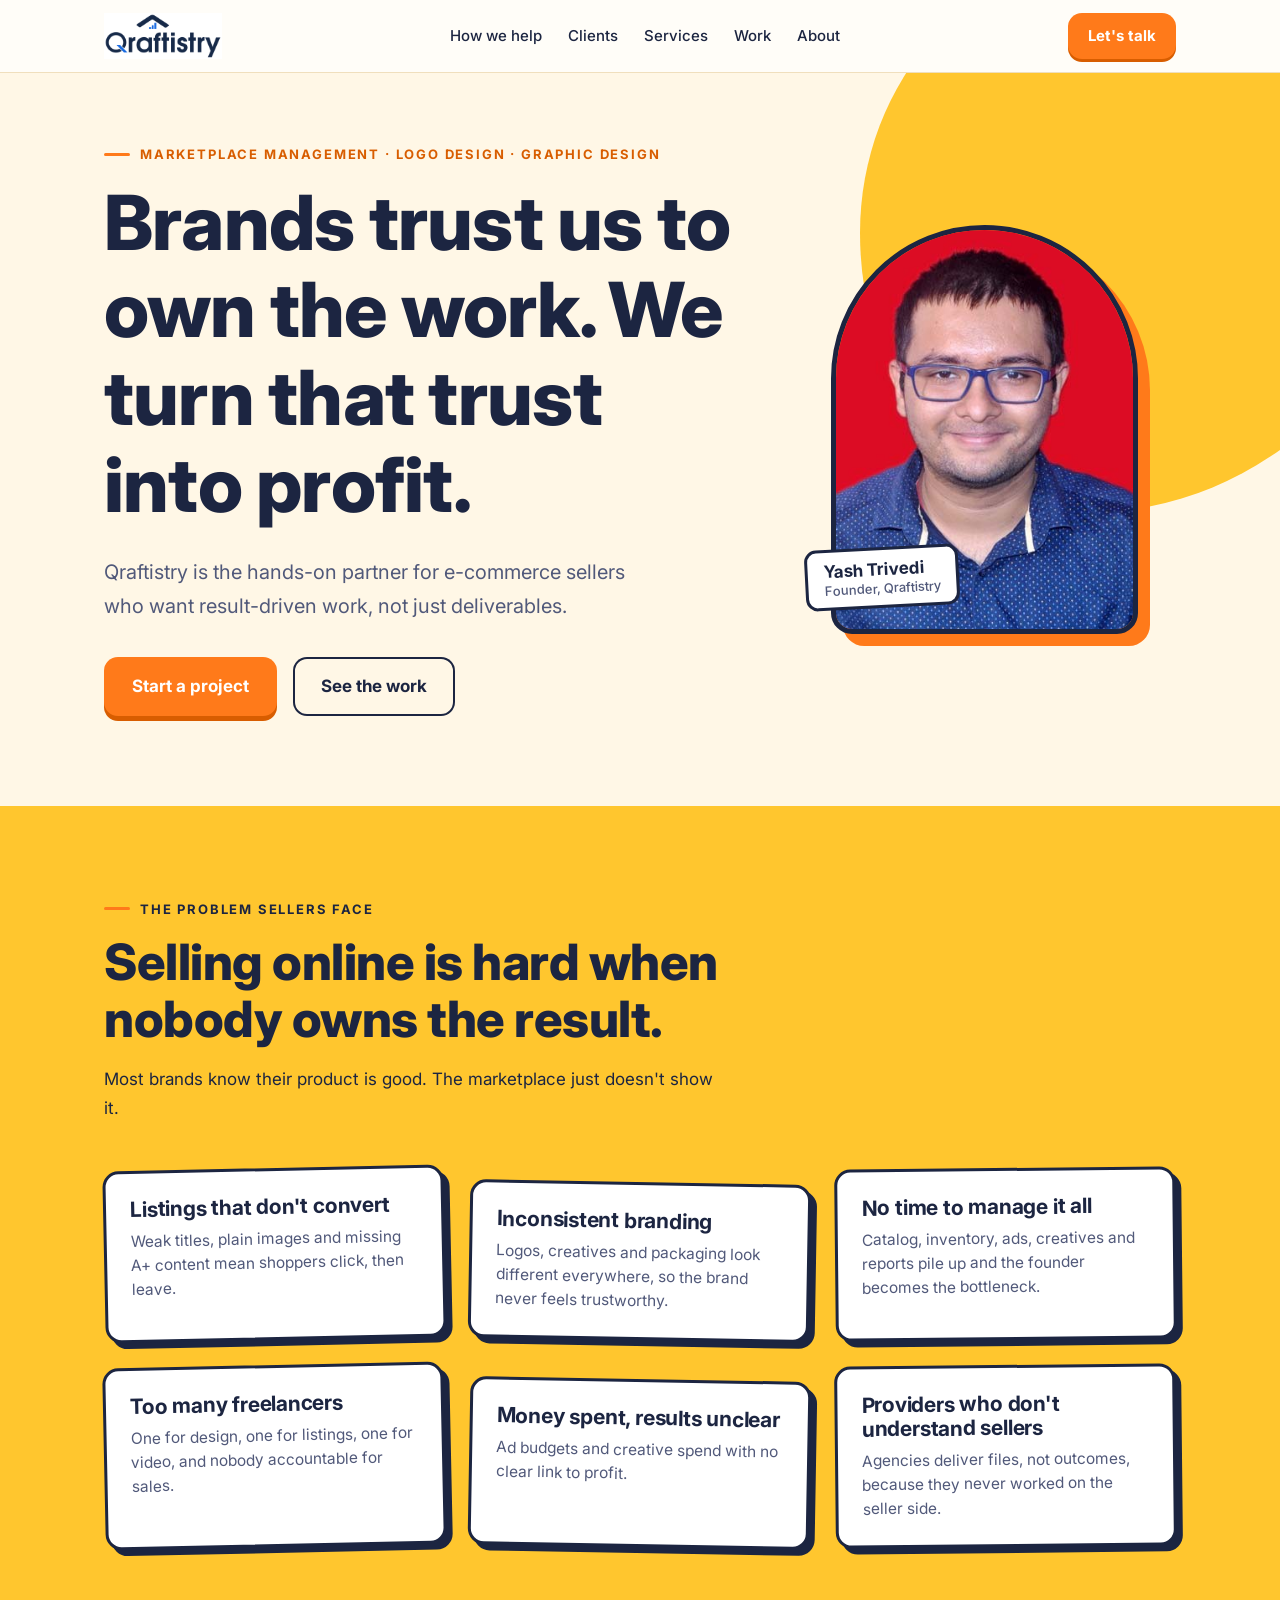
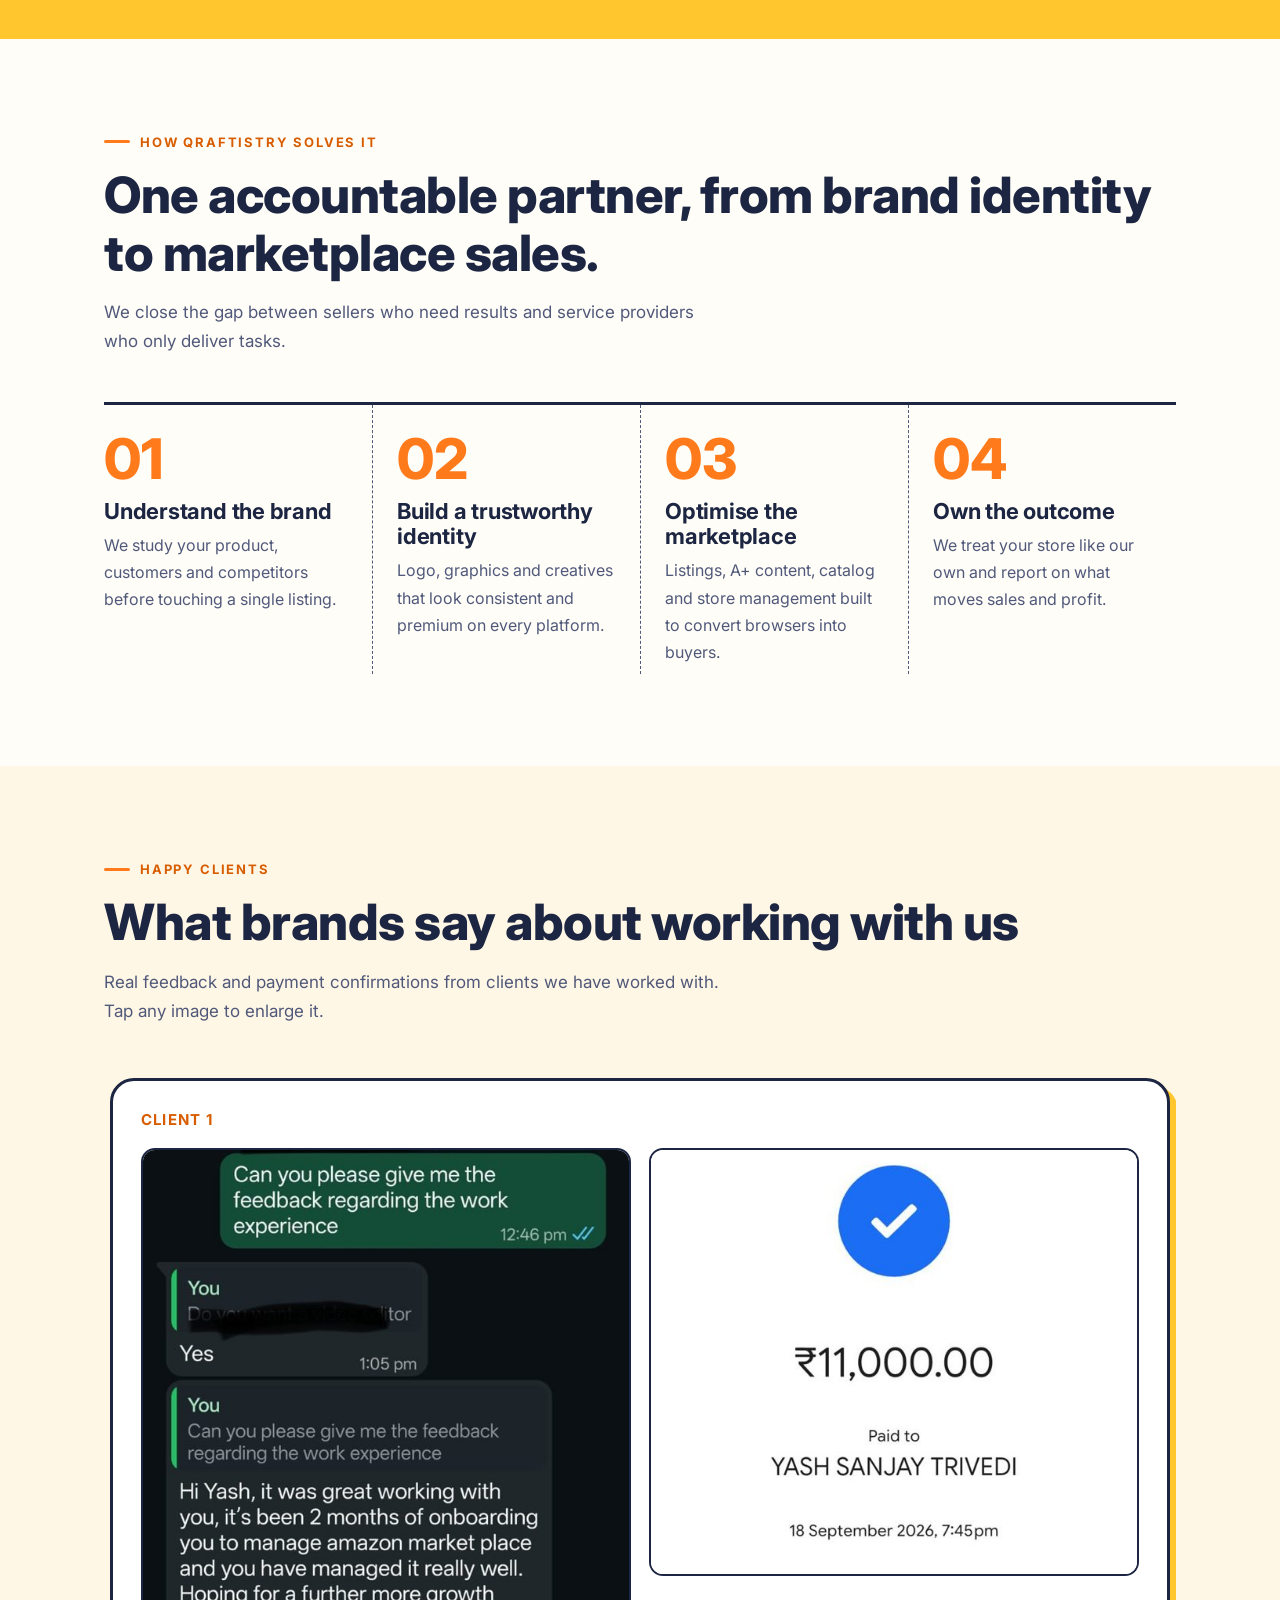
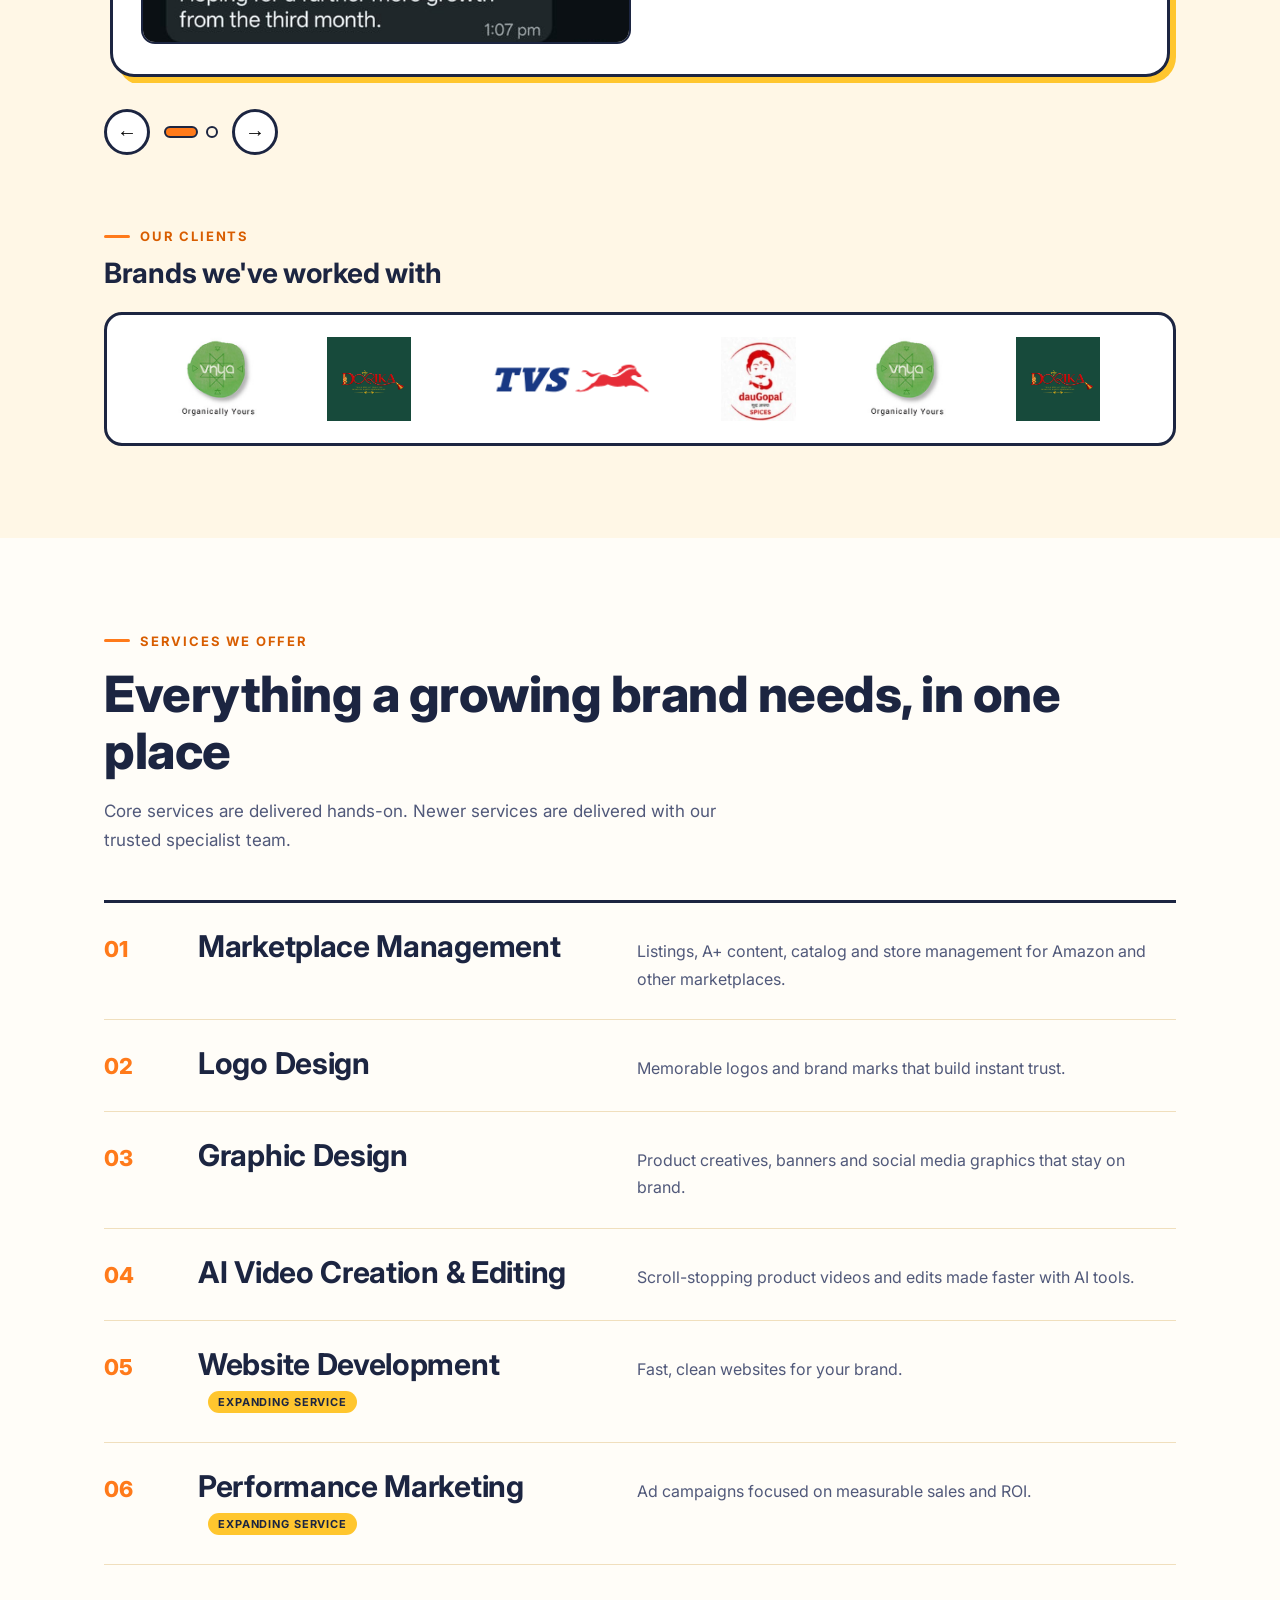
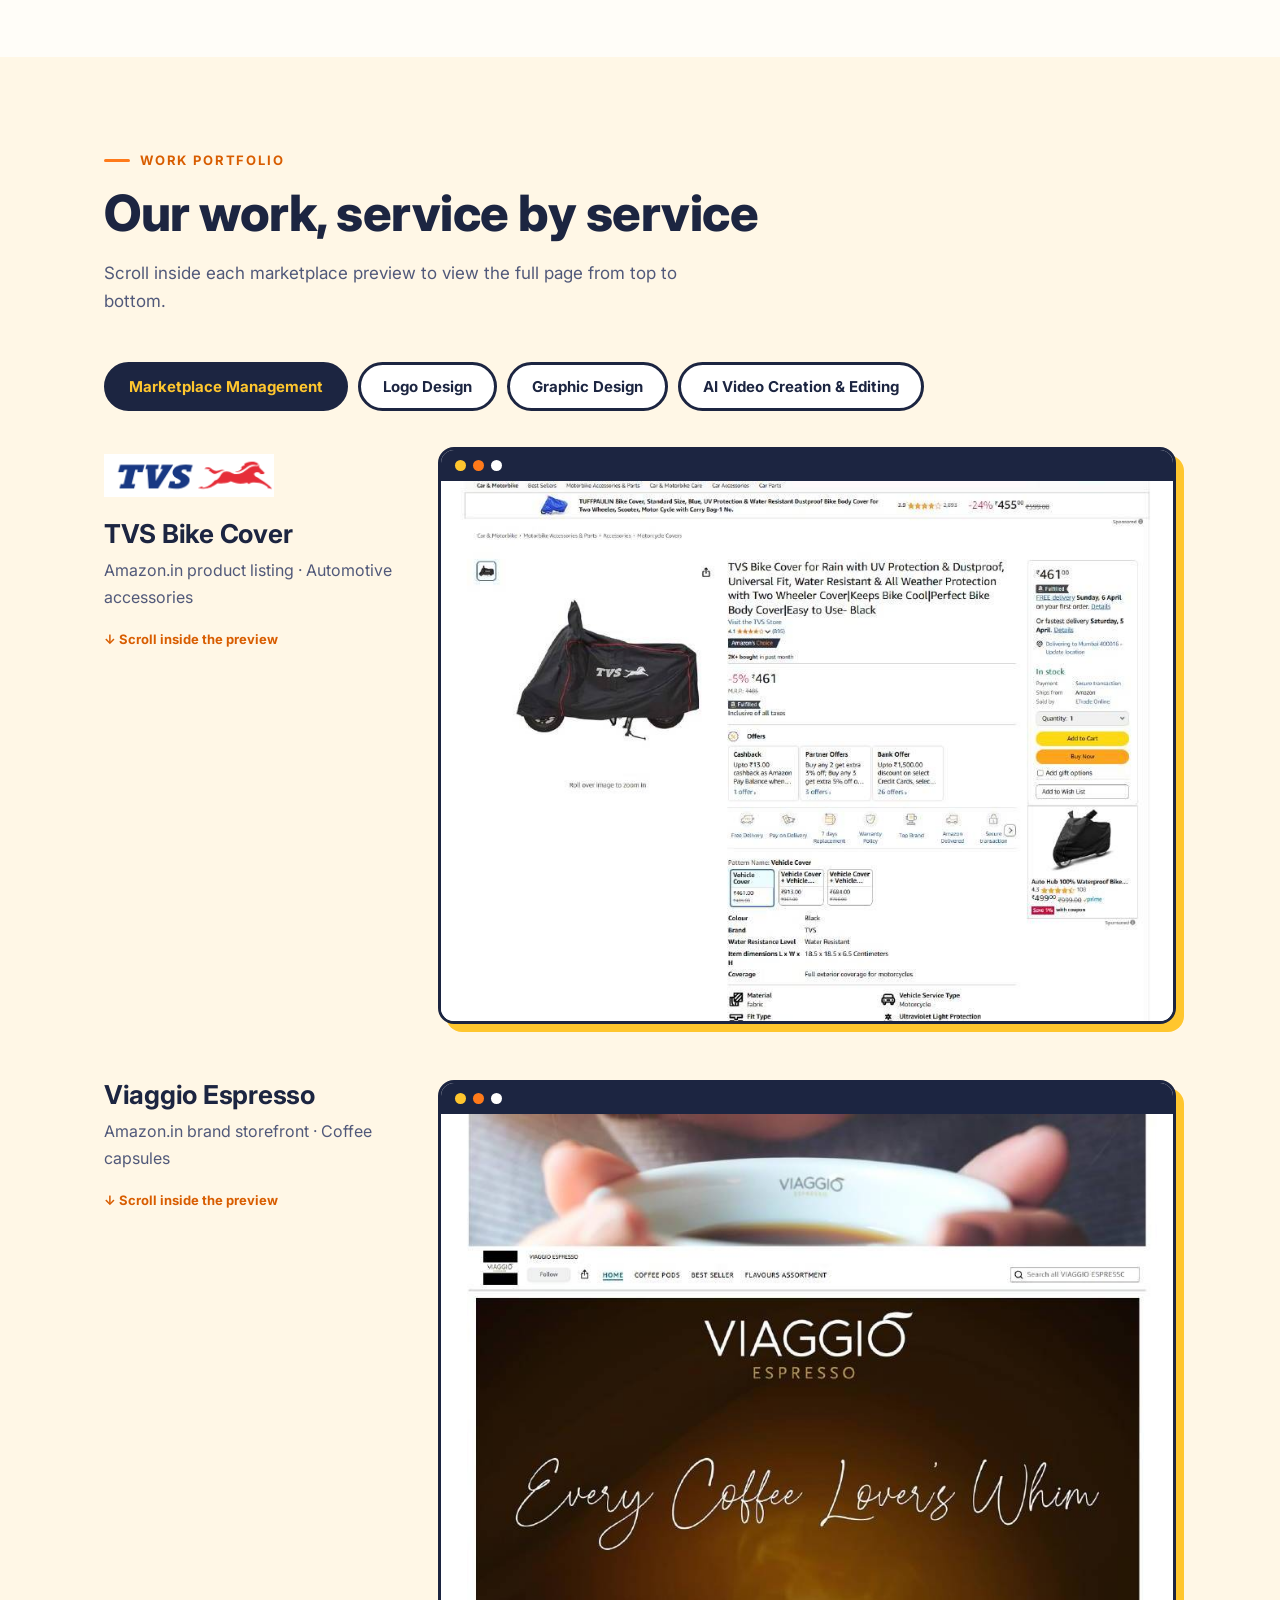
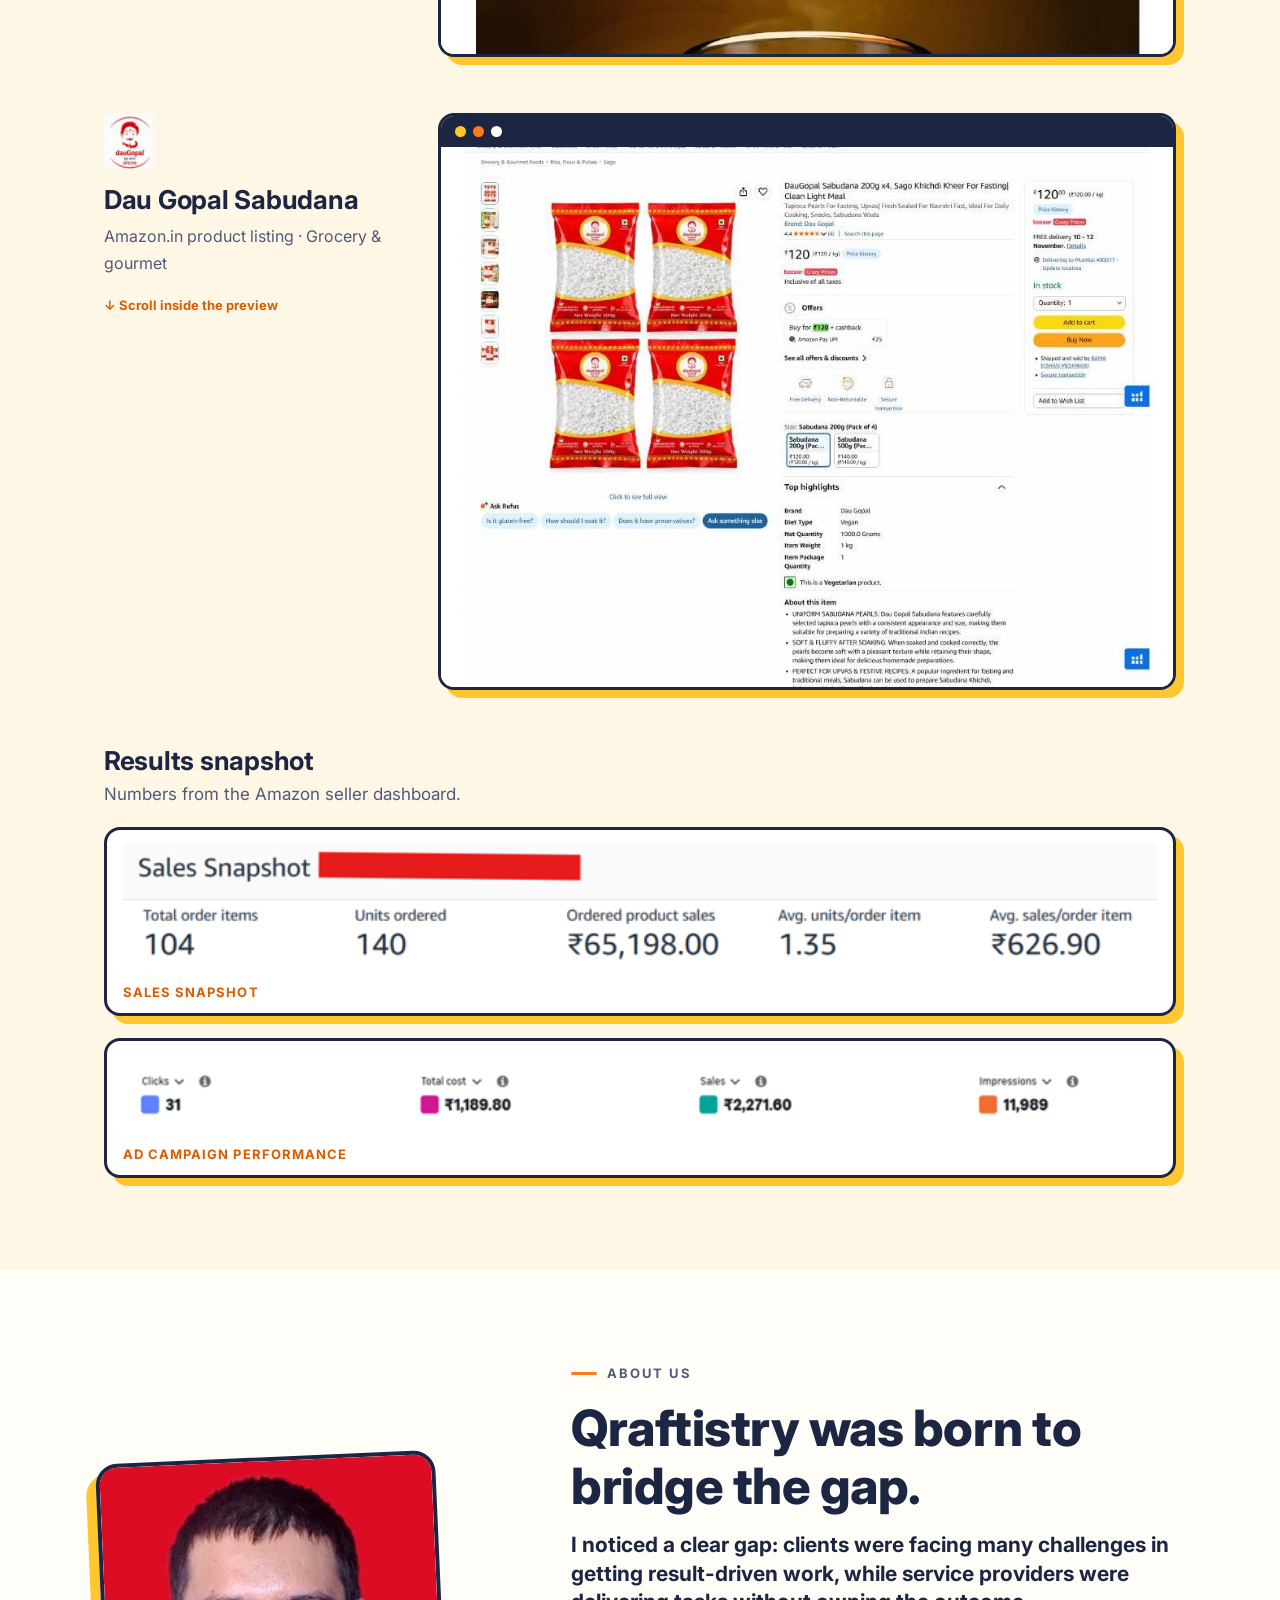
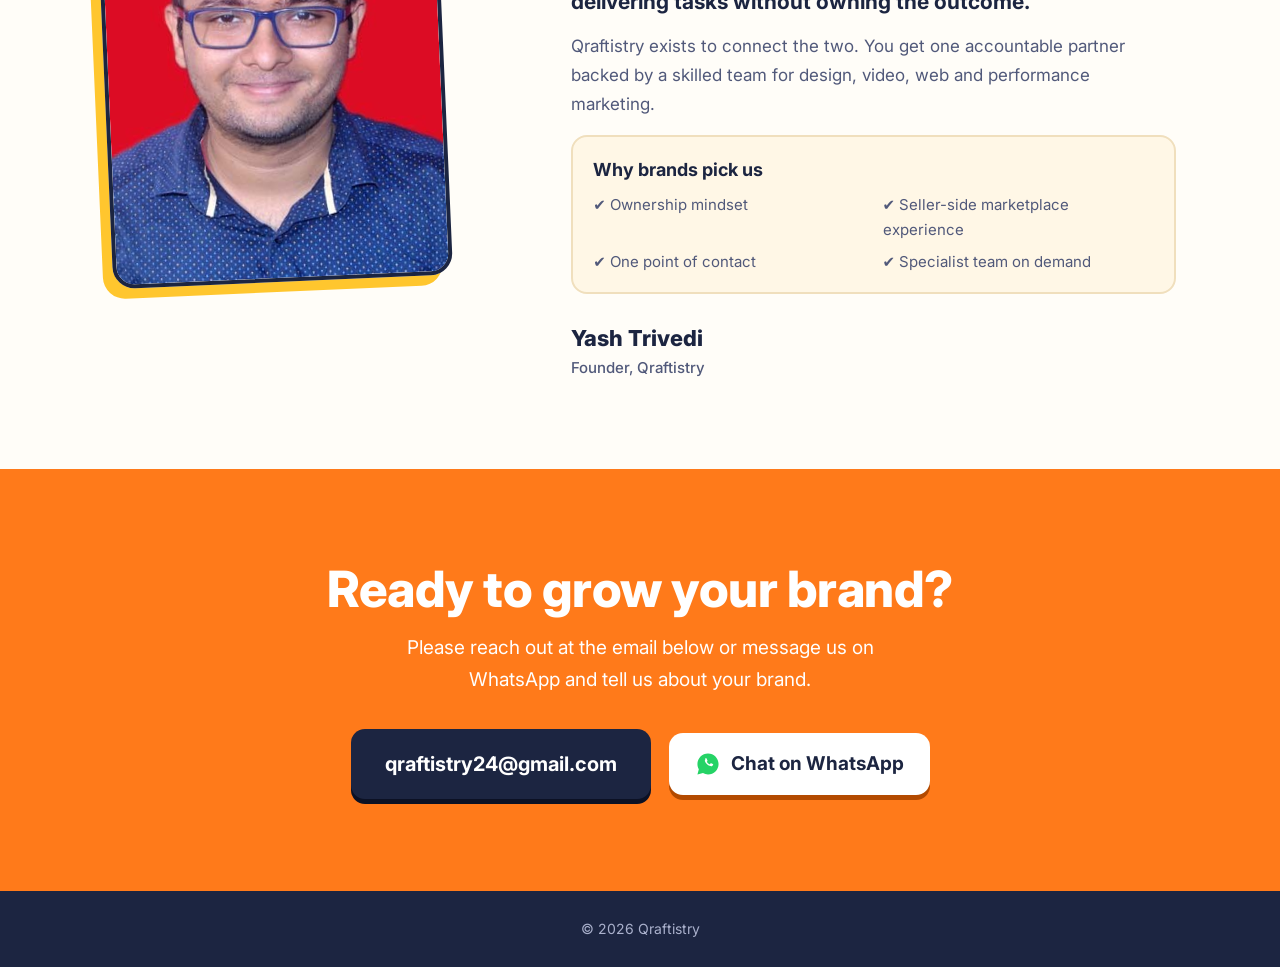
==== commit 704df25c: "Add files via upload" ====
--- a/index.html
+++ b/index.html
@@ -1,6 +1,7 @@
 <!DOCTYPE html>
 <html lang="en"><head><meta charset="utf-8">
 <meta name="viewport" content="width=device-width, initial-scale=1">
+<meta name="theme-color" content="#ff7a1a">
 <title>Qraftistry | E-commerce marketplace management, logo and graphic design</title>
 <meta name="description" content="Qraftistry is a founder-led studio helping e-commerce brands with marketplace management, logo design, graphic design and AI video.">
 <link rel="icon" href="assets/qraftistry-logo.png">
@@ -35,7 +36,7 @@
 .hero h1 u svg{position:absolute;left:0;bottom:-12px;width:100%;height:16px}
 .hero p.lead{font-size:20px;color:var(--ink2);max-width:540px;margin:26px 0 34px}
 .hero .cta{display:flex;gap:16px;flex-wrap:wrap}
-.founder{position:relative;justify-self:center;width:min(320px,80%)}
+.founder{position:relative;justify-self:center;width:min(360px,80%)}
 .founder .frame{border-radius:160px 160px 22px 22px;overflow:hidden;border:5px solid var(--ink);background:var(--orange);aspect-ratio:3/4;box-shadow:12px 12px 0 var(--orange)}
 .founder img{width:100%;height:100%;object-fit:cover;object-position:50% 20%}
 .founder .tag{position:absolute;left:-26px;bottom:26px;background:#fff;border:3px solid var(--ink);border-radius:12px;padding:8px 16px;font-weight:700;transform:rotate(-3deg);line-height:1.3}
@@ -148,6 +149,63 @@
 /* lightbox */
 .lb{position:fixed;inset:0;background:rgba(28,37,65,.92);display:none;place-items:center;z-index:99;padding:24px;cursor:zoom-out}.lb.on{display:grid}
 .lb img{max-height:92vh;max-width:min(92vw,900px);border-radius:14px;border:3px solid #fff}
+
+/* ===== mobile-friendly layer (design unchanged) ===== */
+html{-webkit-text-size-adjust:100%}
+.swipe,.wafab{display:none}.wafab{transition:opacity .25s,transform .25s}.wafab.hide{opacity:0;pointer-events:none;transform:scale(.8)}
+@media(max-width:700px){
+ body{font-size:16px;line-height:1.6}
+ .wrap{padding:0 18px}section{padding:46px 0}
+ h2{font-size:27px;margin-bottom:10px}.sub{margin-bottom:24px;font-size:15.5px}.kicker{margin-bottom:10px;font-size:12px}
+ .nav .wrap{height:60px}.nav img{height:38px}.nav .btn{padding:9px 16px;font-size:14px}
+ /* hero: big photo first */
+ .hero{padding:26px 0 44px}.hero:before{width:380px;height:380px;right:-150px;top:-110px}
+ .hero .wrap{gap:26px}
+ .founder{order:-1;width:min(82vw,330px);margin:0 auto}
+ .founder .tag{left:-6px;bottom:20px;padding:7px 14px;font-size:15px}
+ .hero h1{font-size:32px;line-height:1.14}.hero h1 u svg{height:12px;bottom:-9px}
+ .hero p.lead{font-size:16.5px;margin:18px 0 22px}
+ .hero .cta{gap:12px}.hero .cta .btn{flex:1 1 0;text-align:center;padding:14px 12px}
+ .btn{padding:14px 22px}
+ /* problems: swipe row instead of long stack */
+ .notes{display:flex!important;overflow-x:auto;scroll-snap-type:x mandatory;gap:16px;margin:22px -18px 0;padding:6px 18px 18px;-webkit-overflow-scrolling:touch;scrollbar-width:none}
+ .notes::-webkit-scrollbar{display:none}
+ .note,.note:nth-child(n){flex:0 0 80%;scroll-snap-align:center;transform:none;margin:0;padding:20px}
+ .swipe{display:block;font-weight:700;font-size:13px;color:var(--ink);margin-top:-2px}
+ /* solution: 2 x 2 */
+ .steps{grid-template-columns:1fr 1fr!important}
+ .step,.step+.step,.step:nth-child(3){padding:16px 10px 8px 0;border-left:0;border-top:0}
+ .step:nth-child(even){padding-left:14px;border-left:1px dashed var(--ink2)}
+ .step .n{font-size:38px}.step h3{font-size:18px;margin:8px 0 6px}.step p{font-size:14px;line-height:1.5}
+ /* clients: swipe screenshots */
+ .tcard{padding:16px 14px 18px!important;box-shadow:5px 5px 0 var(--yellow)}
+ .shots{flex-direction:row!important;overflow-x:auto;scroll-snap-type:x mandatory;gap:12px;-webkit-overflow-scrolling:touch;scrollbar-width:none;align-items:flex-start}
+ .shots::-webkit-scrollbar{display:none}
+ .shots button{flex:0 0 76%!important;width:auto!important;scroll-snap-align:center}
+ .ctrl{margin-top:16px}.lh{font-size:22px;margin-bottom:14px}.mtrack{gap:44px;padding-left:44px}.mtrack span{height:60px}.mtrack img{max-height:60px;max-width:120px}
+ .marq{padding:14px 0}
+ /* services: tighter */
+ .row{padding:16px 0;grid-template-columns:36px 1fr;gap:2px 10px}.row:hover{padding-left:0;background:none}
+ .row h3{font-size:19px}.row p{font-size:14.5px;line-height:1.5}.row .n{font-size:17px}
+ .chip{margin-left:6px;font-size:10px;padding:3px 8px}
+ /* work */
+ .tabs{flex-wrap:nowrap;overflow-x:auto;margin:0 -18px 22px;padding:2px 18px 8px;gap:8px;scrollbar-width:none}
+ .tabs::-webkit-scrollbar{display:none}.tabs button{white-space:nowrap;padding:10px 16px;font-size:14px;flex:none}
+ .proj{gap:12px;margin-bottom:30px}.proj .lg{height:44px;margin-bottom:8px}.proj .lg img{max-height:44px}.proj h3{font-size:22px}.proj p{font-size:14.5px}.proj .hint{margin-top:6px}
+ .browser .scr{height:360px}
+ .results h3{font-size:22px}.rgrid{gap:16px}
+ .gfx{grid-template-columns:1fr 1fr!important;gap:12px}.gfx button{box-shadow:4px 4px 0 var(--yellow);border-width:2px}
+ .showcase{gap:18px}.showcase h3{font-size:22px}
+ /* about */
+ .about .wrap{gap:28px}.about .ph{max-width:240px}.about p.big{font-size:18px}.why{font-size:14px}.sig{margin-top:18px}
+ /* contact */
+ .contact p{font-size:16.5px;margin-bottom:22px}.reach{flex-direction:column;gap:14px}.reach .btn,.reach .wa{width:100%;max-width:340px;justify-content:center;text-align:center;font-size:17px;padding:16px 18px}
+ footer{padding:18px}
+ /* floating whatsapp */
+ .wafab{display:grid;place-items:center;position:fixed;right:14px;bottom:calc(14px + env(safe-area-inset-bottom,0px));width:56px;height:56px;border-radius:50%;background:#fff;border:3px solid var(--ink);box-shadow:0 4px 0 var(--ink);z-index:40}
+ .wafab svg{width:30px;height:30px}
+ section[id]{scroll-margin-top:60px}
+}
 </style></head><body>
 
 <header class="nav"><div class="wrap">
@@ -180,6 +238,7 @@
     <div class="note"><h3>Money spent, results unclear</h3><p>Ad budgets and creative spend with no clear link to profit.</p></div>
     <div class="note"><h3>Providers who don't understand sellers</h3><p>Agencies deliver files, not outcomes, because they never worked on the seller side.</p></div>
   </div>
+  <p class="swipe">Swipe to see more →</p>
 </div></section>
 
 <section id="solution"><div class="wrap">
@@ -230,11 +289,11 @@
   <div class="tabs" id="tabs"><button class="on" data-t="p1">Marketplace Management</button><button data-t="p2">Logo Design</button><button data-t="p3">Graphic Design</button><button data-t="p4">AI Video Creation &amp; Editing</button></div>
 
   <div class="panel on" id="p1">
-    <div class="proj"><div class="info"><div class="lg"><img src="assets/tvs.png" alt="TVS"></div><h3>TVS Bike Cover</h3><p>Amazon.in product listing · Automotive accessories</p><p class="hint">↓ Scroll the page on the right</p></div>
+    <div class="proj"><div class="info"><div class="lg"><img src="assets/tvs.png" alt="TVS"></div><h3>TVS Bike Cover</h3><p>Amazon.in product listing · Automotive accessories</p><p class="hint">↓ Scroll inside the preview</p></div>
       <div class="browser"><div class="bar"><i></i><i></i><i></i></div><div class="scr"><img src="assets/tvs-1.jpg" alt="TVS listing 1"><img src="assets/tvs-2.jpg" alt="TVS listing 2"><img src="assets/tvs-3.jpg" alt="TVS listing 3"><img src="assets/tvs-4.jpg" alt="TVS listing 4"><img src="assets/tvs-5.jpg" alt="TVS listing 5"></div></div></div>
-    <div class="proj"><div class="info"><div class="lg"><h3 style="margin:0">Viaggio</h3></div><h3>Viaggio Espresso</h3><p>Amazon.in brand storefront · Coffee capsules</p><p class="hint">↓ Scroll the page on the right</p></div>
+    <div class="proj"><div class="info"><h3>Viaggio Espresso</h3><p>Amazon.in brand storefront · Coffee capsules</p><p class="hint">↓ Scroll inside the preview</p></div>
       <div class="browser"><div class="bar"><i></i><i></i><i></i></div><div class="scr"><img src="assets/viaggio-1.jpg" alt="Viaggio storefront 1"><img src="assets/viaggio-2.jpg" alt="Viaggio storefront 2"><img src="assets/viaggio-3.jpg" alt="Viaggio storefront 3"><img src="assets/viaggio-4.jpg" alt="Viaggio storefront 4"><img src="assets/viaggio-5.jpg" alt="Viaggio storefront 5"></div></div></div>
-    <div class="proj"><div class="info"><div class="lg"><img src="assets/daugopal.png" alt="Dau Gopal"></div><h3>Dau Gopal Sabudana</h3><p>Amazon.in product listing · Grocery &amp; gourmet</p><p class="hint">↓ Scroll the page on the right</p></div>
+    <div class="proj"><div class="info"><div class="lg"><img src="assets/daugopal.png" alt="Dau Gopal"></div><h3>Dau Gopal Sabudana</h3><p>Amazon.in product listing · Grocery &amp; gourmet</p><p class="hint">↓ Scroll inside the preview</p></div>
       <div class="browser"><div class="bar"><i></i><i></i><i></i></div><div class="scr"><img src="assets/dau-1.jpg" alt="Dau Gopal listing 1"><img src="assets/dau-2.jpg" alt="Dau Gopal listing 2"><img src="assets/dau-3.jpg" alt="Dau Gopal listing 3"></div></div></div>
     <div class="results"><h3>Results snapshot</h3><p class="rs">Numbers from the Amazon seller dashboard.</p>
       <div class="rgrid"><figure><button data-zoom="assets/ads-1.png"><img src="assets/ads-1.png" alt="Amazon sales snapshot"></button><figcaption>Sales snapshot</figcaption></figure>
@@ -272,6 +331,7 @@
 </div></section>
 </main>
 <footer>© 2026 Qraftistry</footer>
+<a class="wafab" href="https://wa.me/919769471251?text=Hi%20Qraftistry%2C%20I%27d%20like%20to%20discuss%20a%20project." target="_blank" rel="noopener" aria-label="Chat on WhatsApp"><svg viewBox="0 0 32 32" width="26" height="26" aria-hidden="true"><path fill="#25d366" d="M16 3C8.8 3 3 8.8 3 16c0 2.3.6 4.5 1.7 6.4L3 29l6.8-1.8A13 13 0 0 0 16 29c7.2 0 13-5.8 13-13S23.2 3 16 3z"/><path fill="#fff" d="M12.2 9.6c.3-.6.6-.6.9-.6h.6c.2 0 .5 0 .7.5l.9 2.1c.1.2.1.4 0 .6l-.5.7c-.2.2-.3.4-.1.6.5.9 1.700 2.200 3.100 2.800.3.1.5.1.6-.1l.8-1c.2-.2.4-.3.7-.2l2 .9c.3.1.5.3.5.5 0 .6-.3 1.500-1.200 2-.7.400-1.700.5-3.300-.1-2.300-.9-4.100-2.700-5.100-4.400-.9-1.500-1-2.700.3-4.300z"/></svg></a>
 <div class="lb" id="lb"><img alt=""></div>
 
 <script>
@@ -280,5 +340,6 @@
 function go(k){i=(k+n)%n;track.style.transform='translateX(-'+i*100+'%)';[...dots.children].forEach((d,j)=>d.classList.toggle('on',j===i));clearInterval(t);t=setInterval(()=>go(i+1),9000)}
 document.getElementById('prev').onclick=()=>go(i-1);document.getElementById('next').onclick=()=>go(i+1);go(0);
 document.querySelectorAll('#tabs button').forEach(b=>b.onclick=()=>{document.querySelectorAll('#tabs button,.panel').forEach(e=>e.classList.remove('on'));b.classList.add('on');document.getElementById(b.dataset.t).classList.add('on')});
+const fab=document.querySelector('.wafab'),hero=document.querySelector('.hero');function fv(){if(fab)fab.classList.toggle('hide',scrollY<hero.offsetHeight-120||(document.documentElement.scrollHeight-scrollY-innerHeight)<260)}fab&&fab.classList.add('hide');addEventListener('scroll',fv,{passive:true});
 const lb=document.getElementById('lb');document.querySelectorAll('[data-zoom]').forEach(b=>b.onclick=()=>{lb.querySelector('img').src=b.dataset.zoom;lb.classList.add('on')});lb.onclick=()=>lb.classList.remove('on');
 </script></body></html>
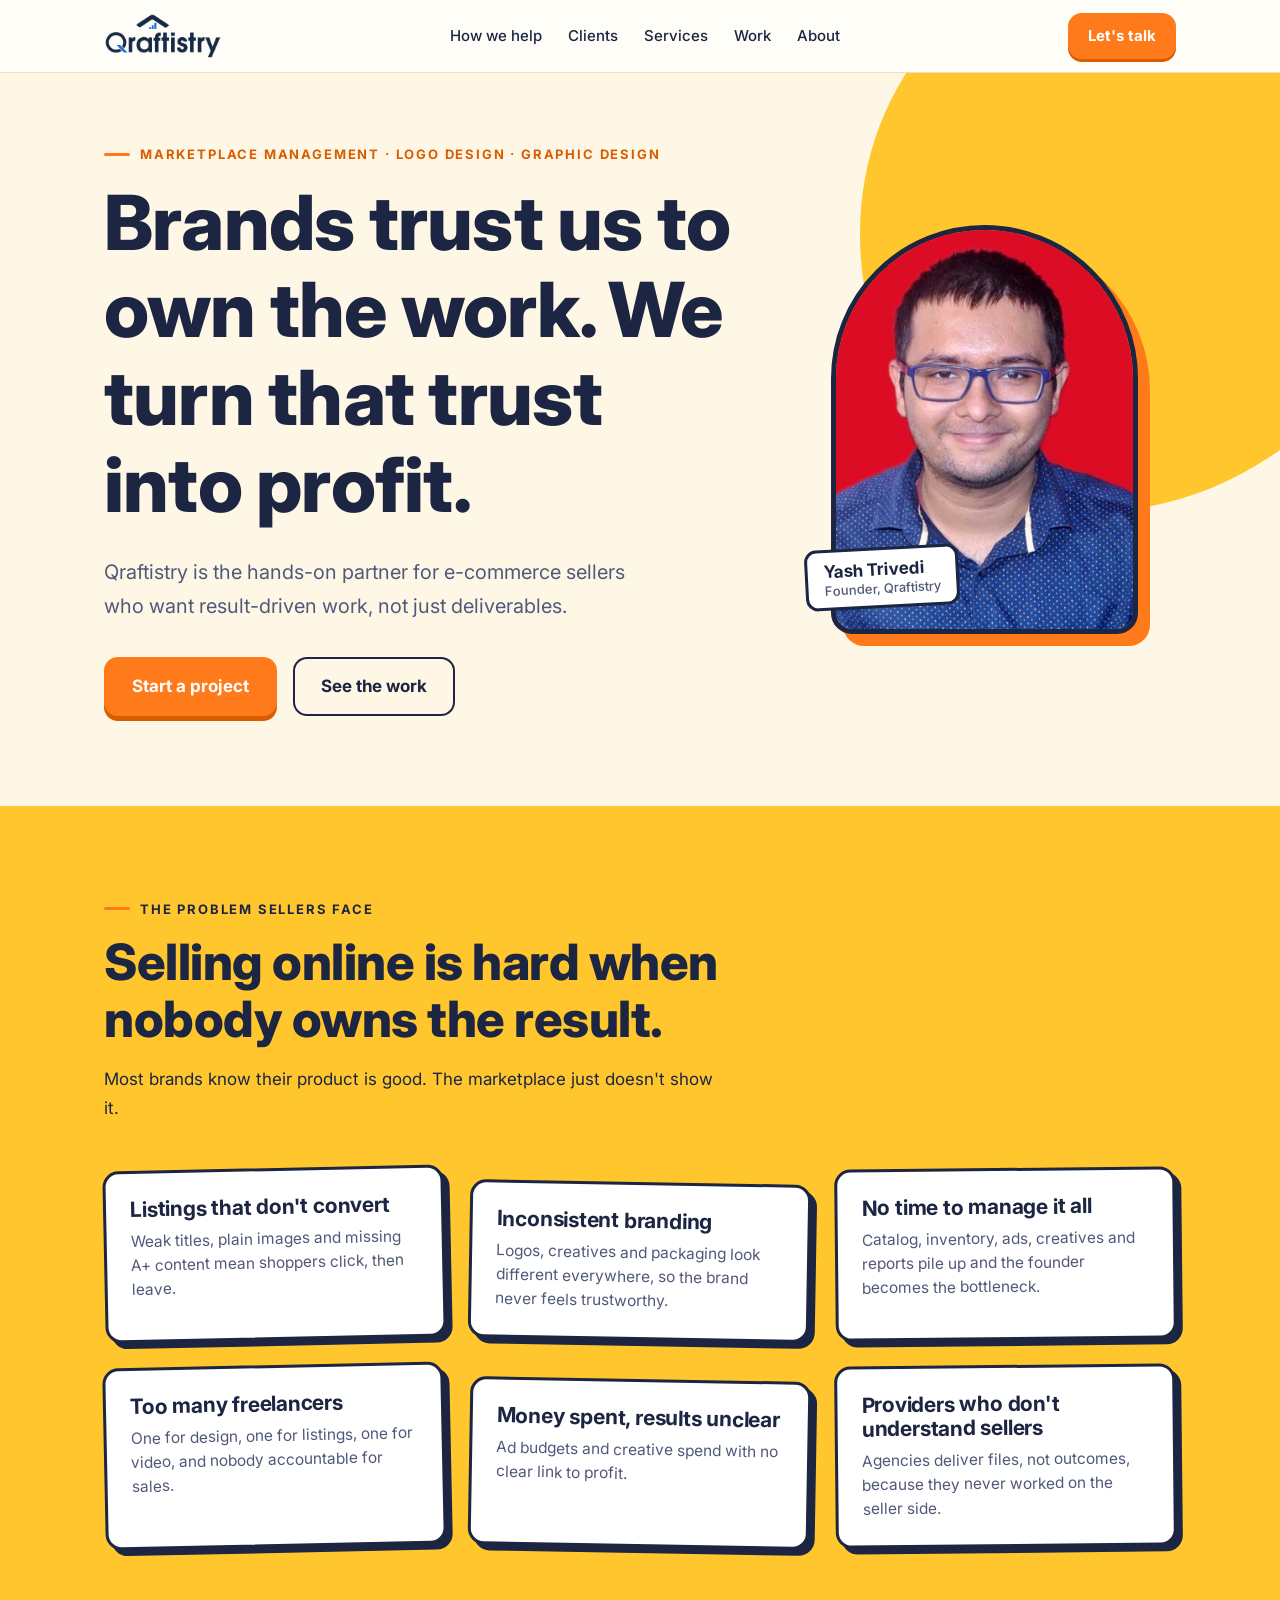
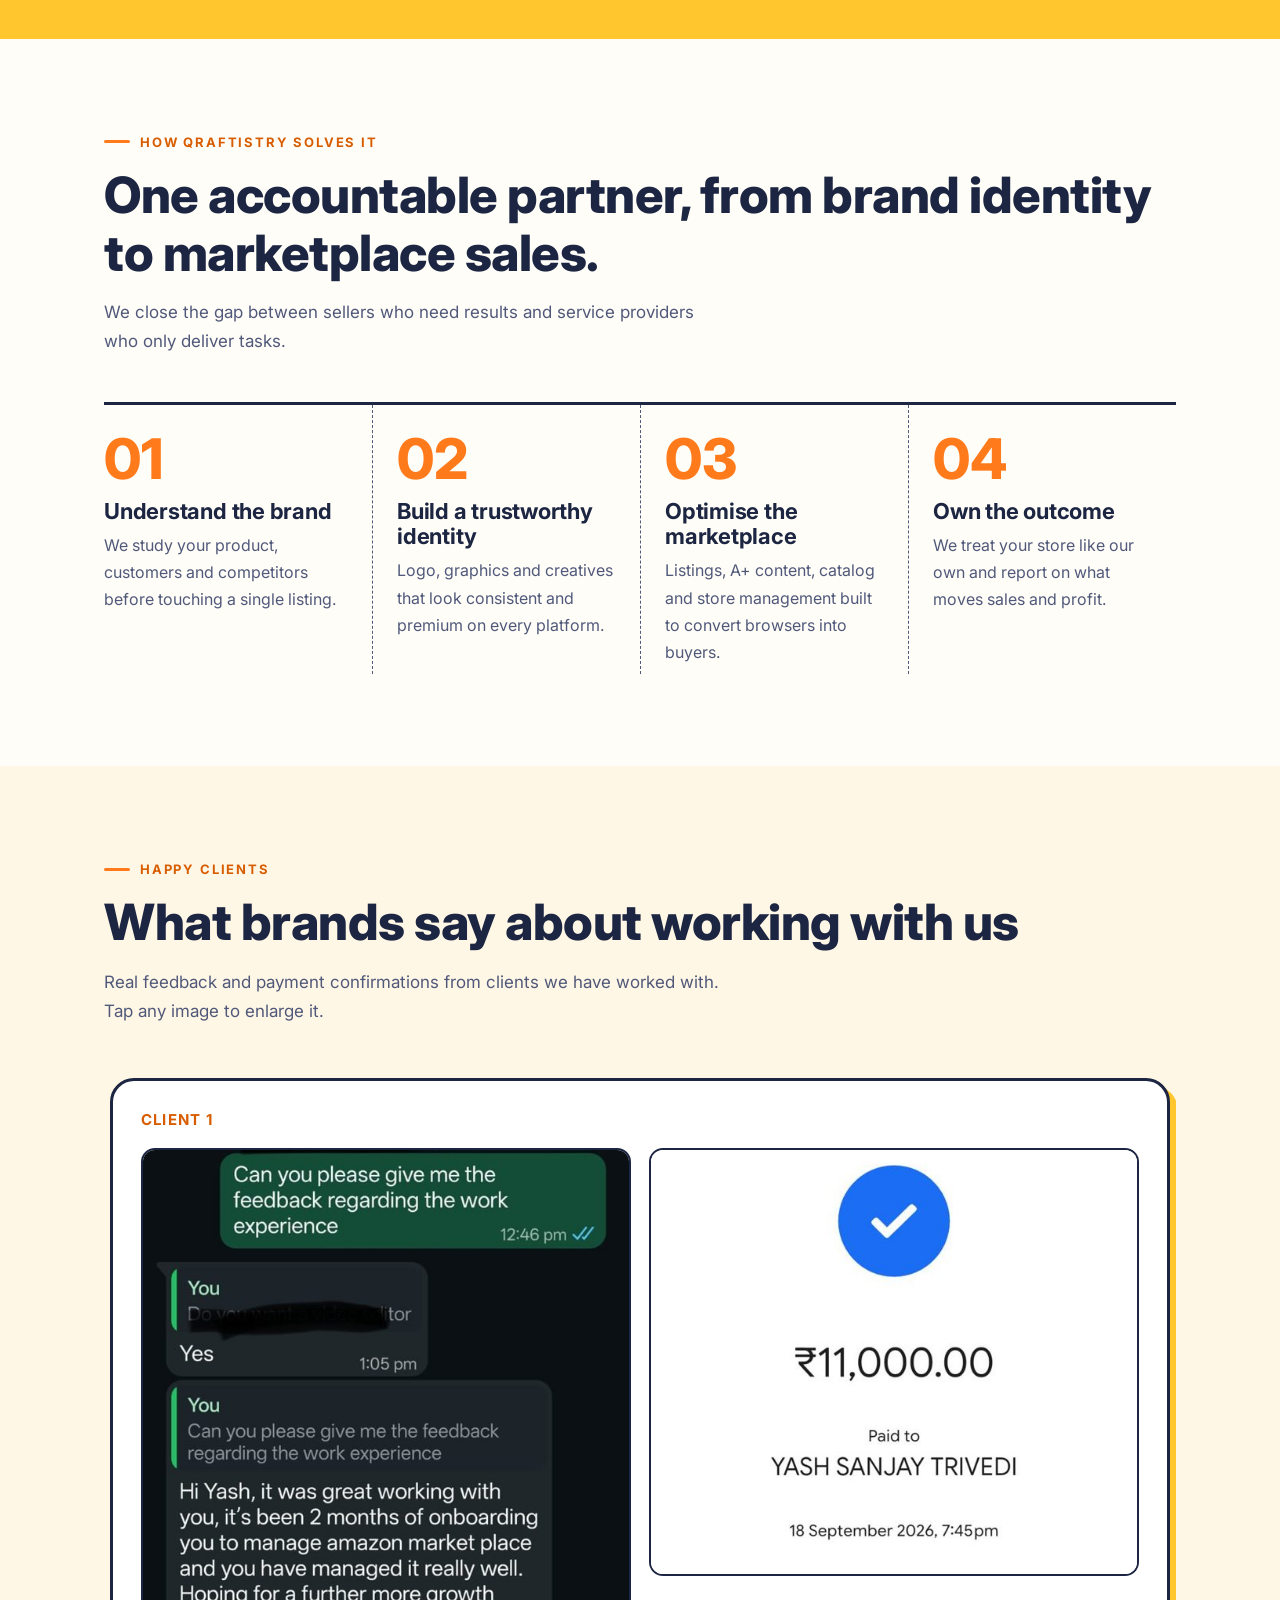
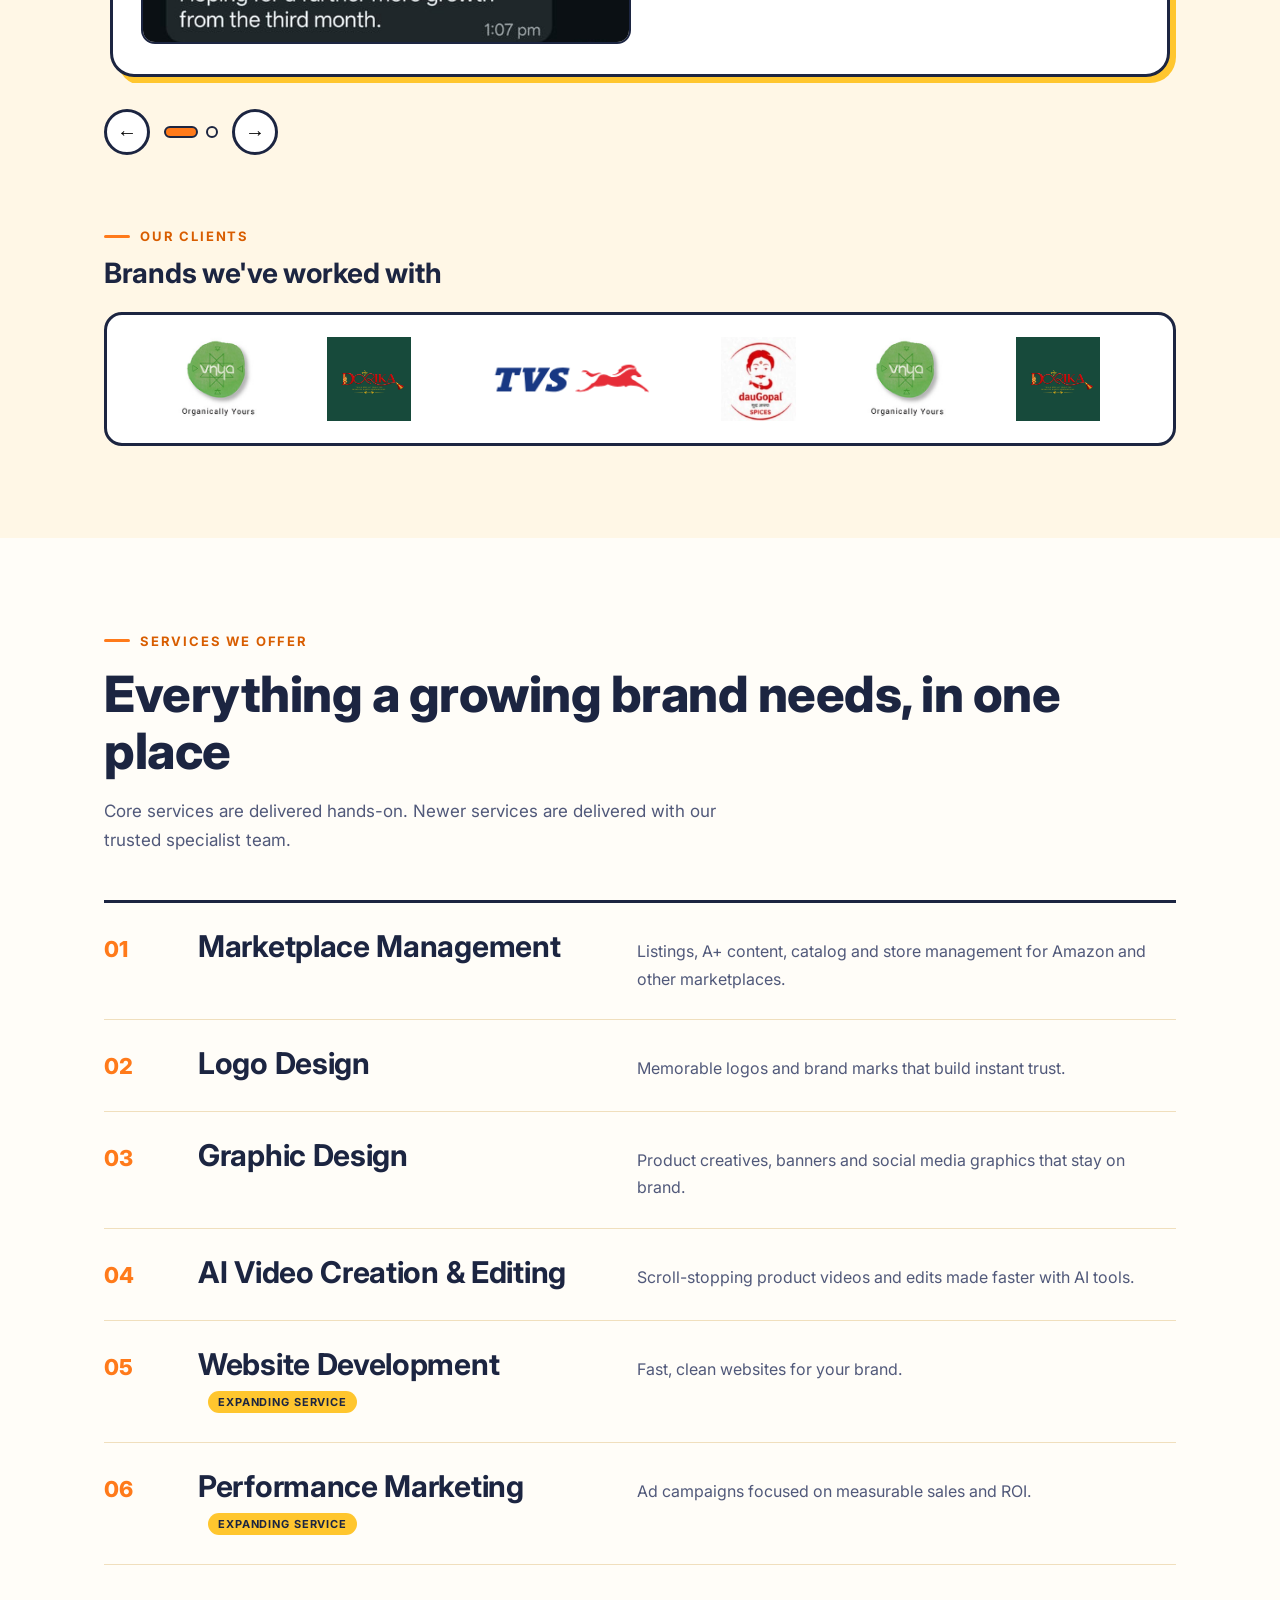
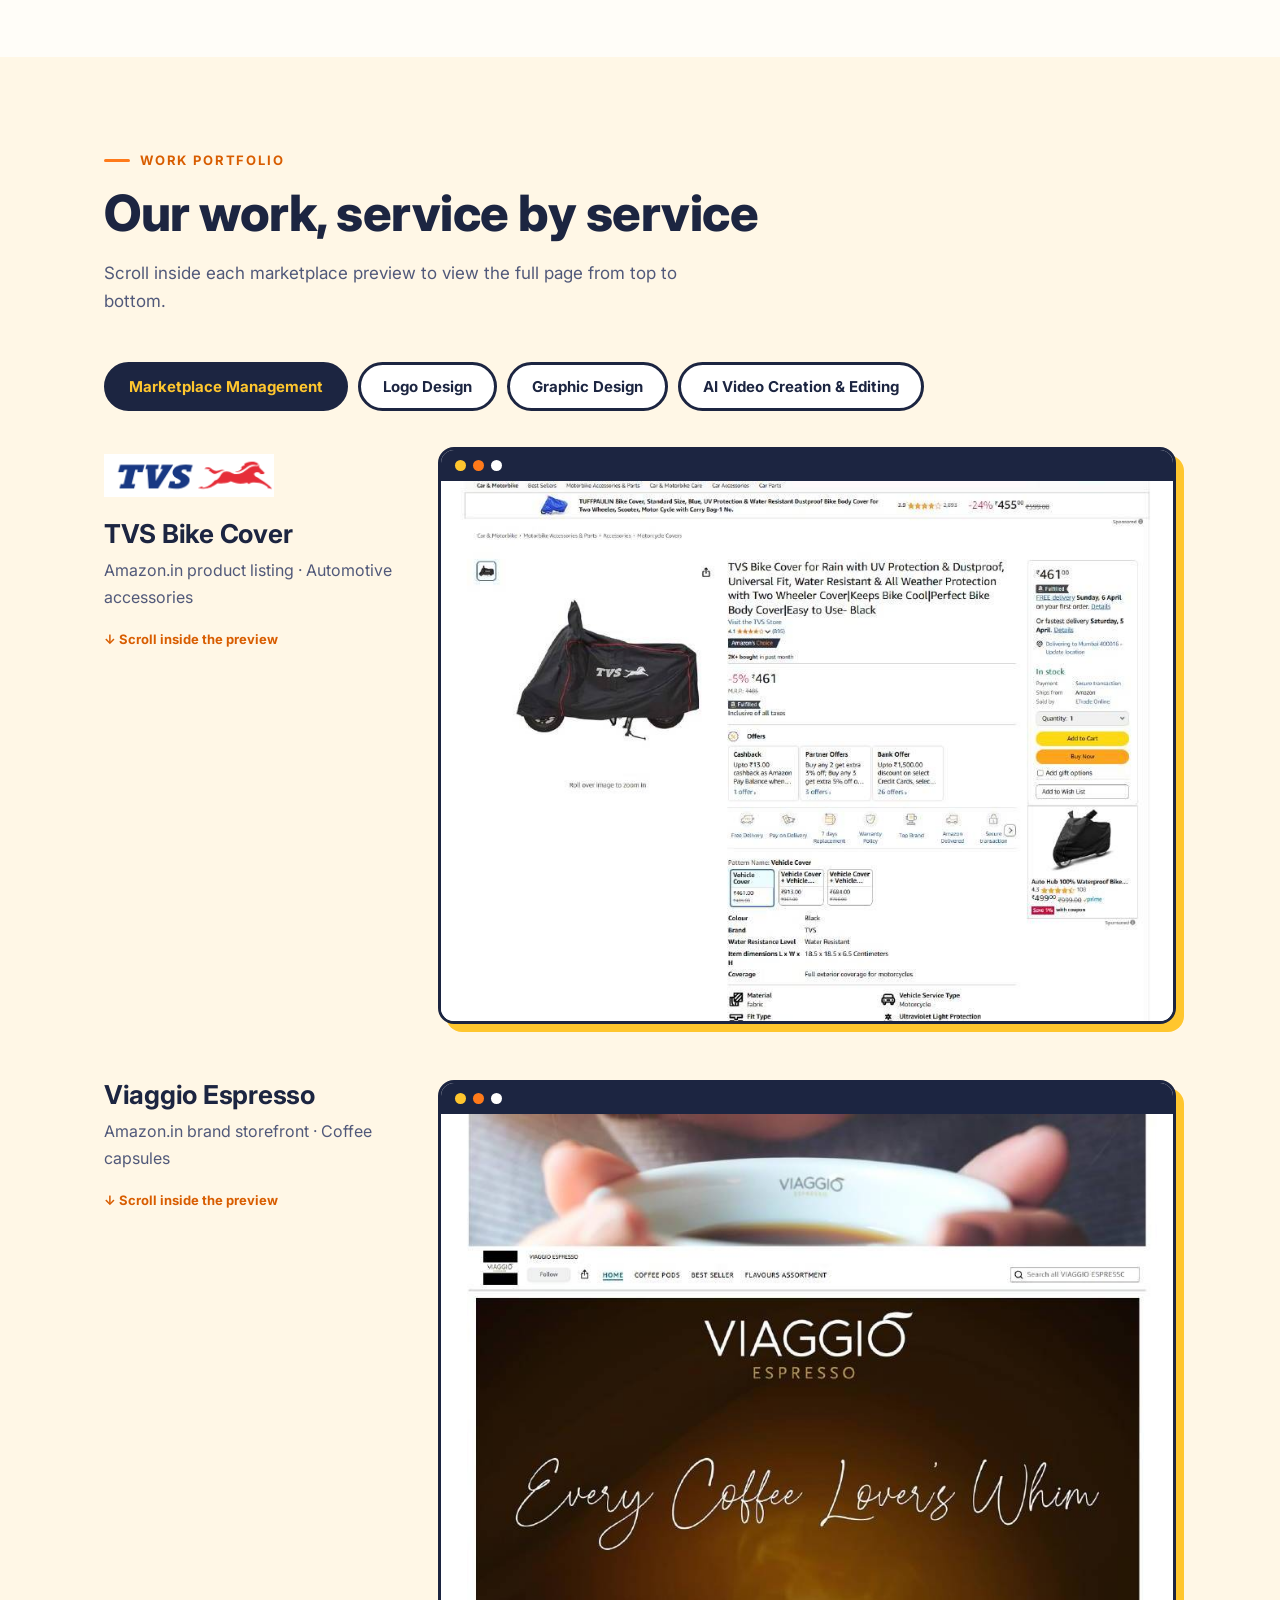
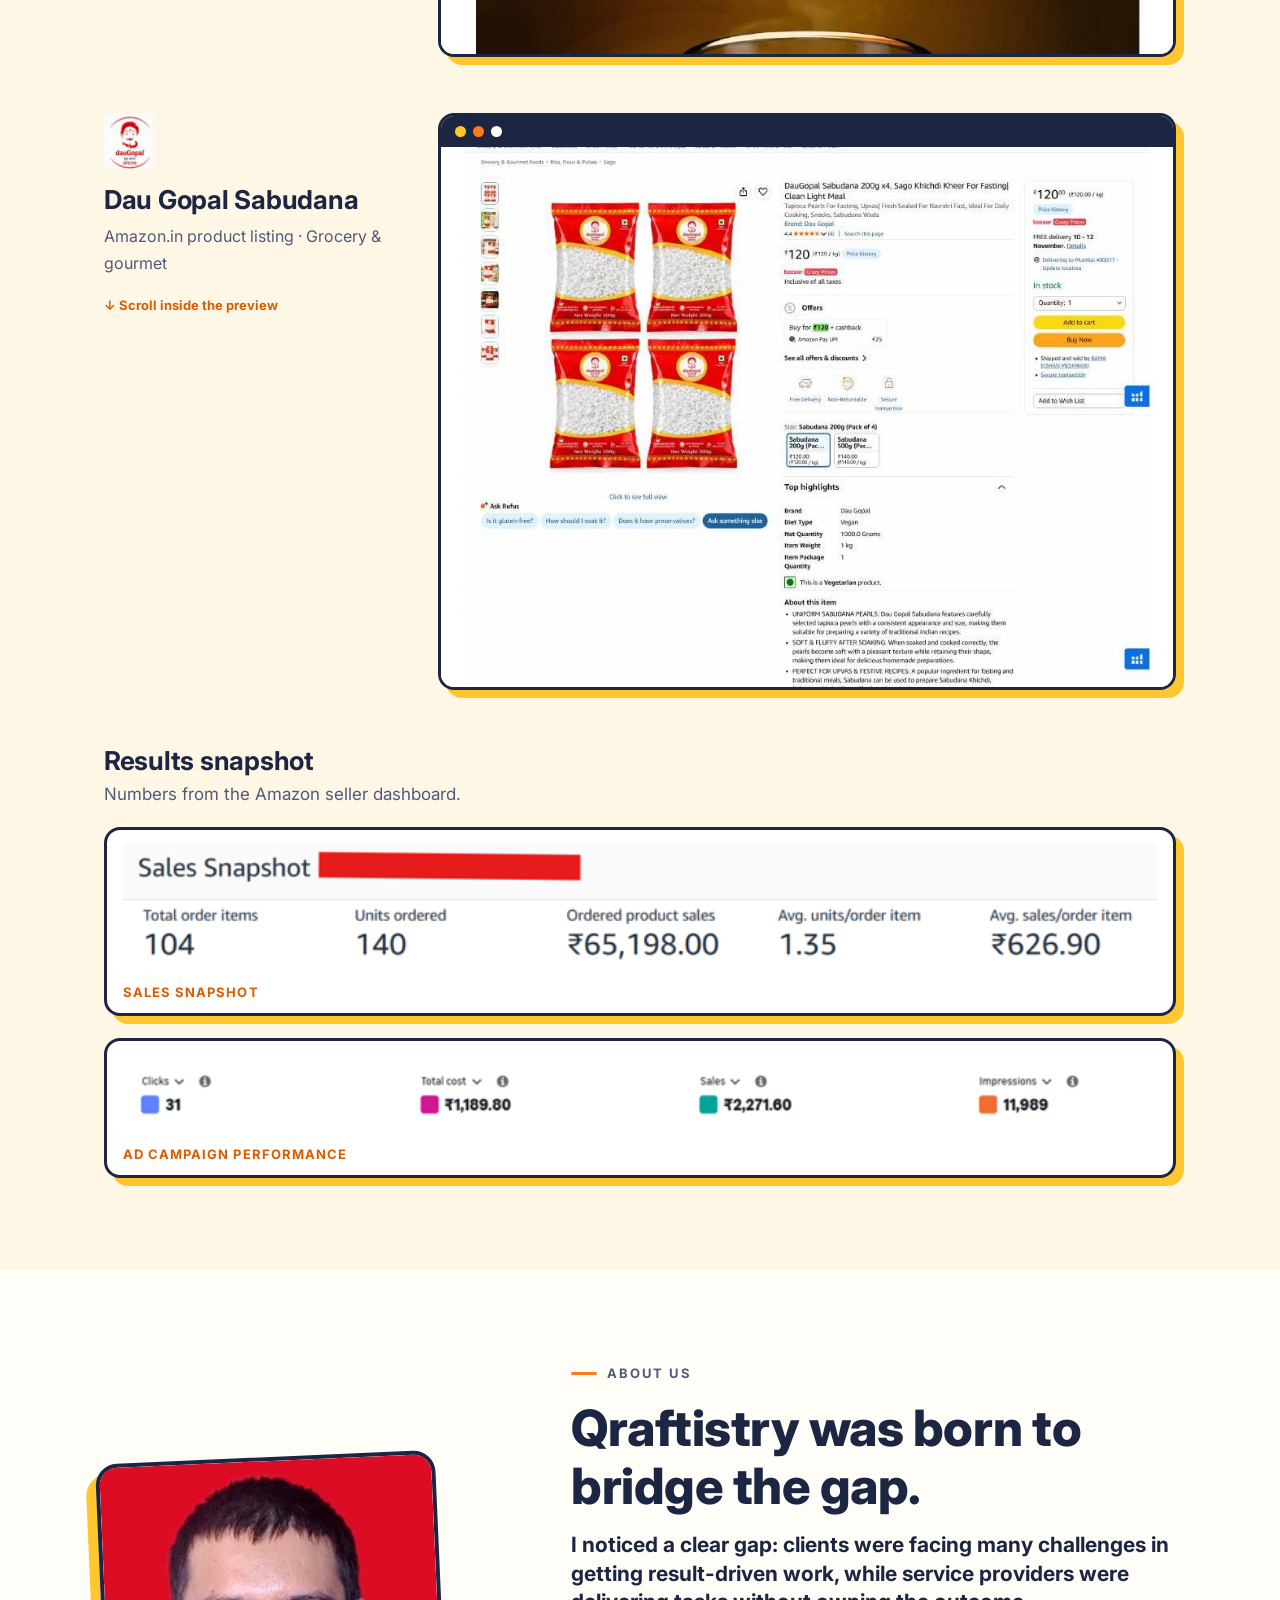
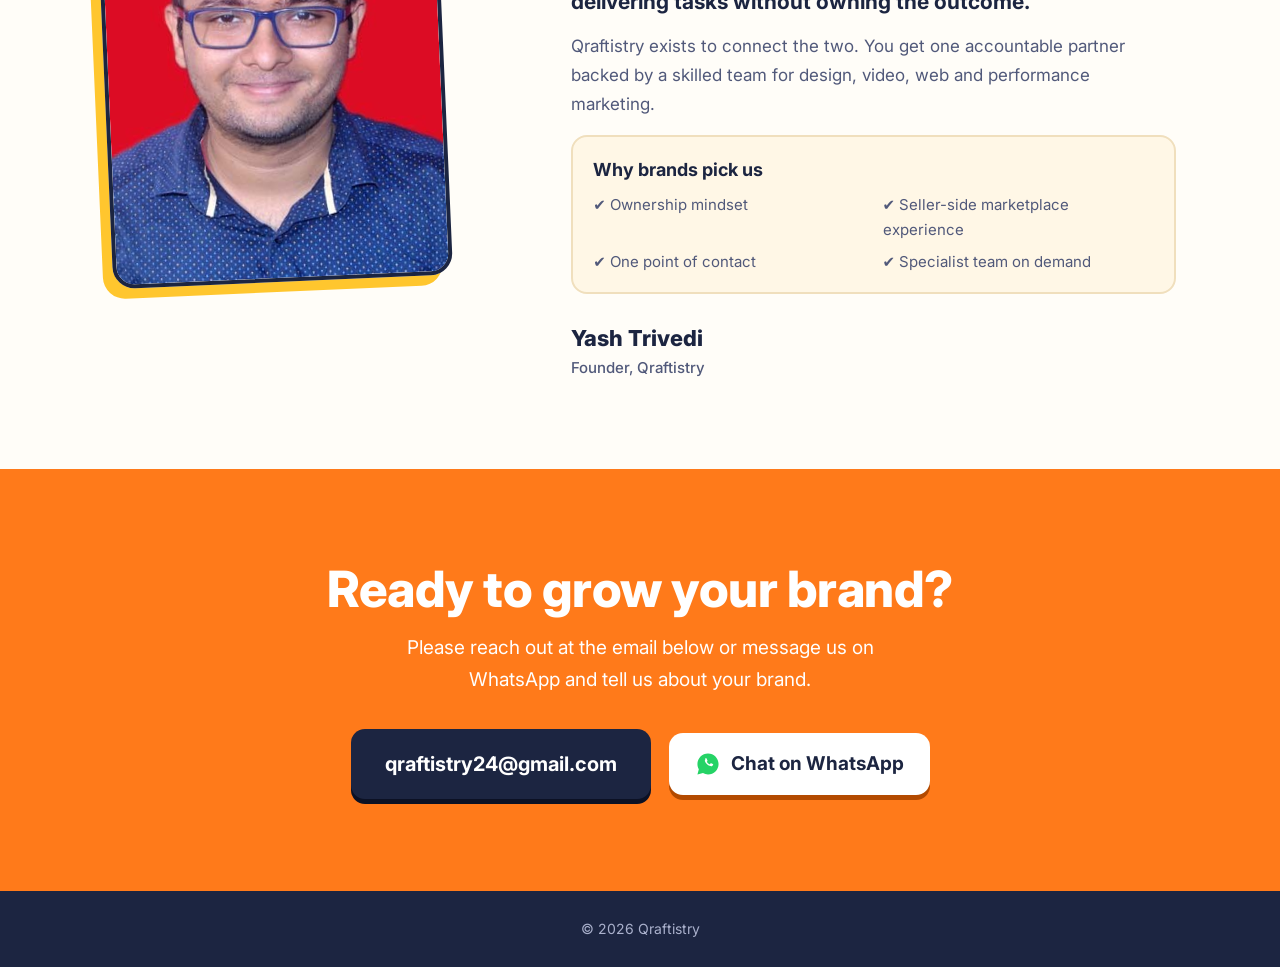
==== commit 39e34d0e: "Add files via upload" ====
--- a/index.html
+++ b/index.html
@@ -206,6 +206,27 @@
  .wafab svg{width:30px;height:30px}
  section[id]{scroll-margin-top:60px}
 }
+
+/* ===== mobile round 2 ===== */
+.nav img,.proj .lg img{mix-blend-mode:multiply}
+@media(max-width:700px){
+ .nav .wrap{height:auto;flex-wrap:wrap;padding-top:7px;padding-bottom:0;row-gap:0}
+ .nav .wrap>a:first-child{order:1}.nav .wrap>a.btn{order:2}
+ .nav nav{display:flex!important;order:3;width:100%;justify-content:space-around;gap:0;margin-top:6px;border-top:1px solid var(--line);font-size:15px;font-weight:700}
+ .nav nav a{flex:1;text-align:center;padding:10px 0}
+ .nav nav a:nth-child(1),.nav nav a:nth-child(5){display:none}
+ .nav img{height:36px}.nav .btn{padding:8px 15px;font-size:14px}
+ section[id]{scroll-margin-top:100px}
+ .founder{display:none!important}
+ .hero{padding:34px 0 44px}
+ .shots{justify-content:flex-start!important;scroll-padding:0 14px}
+ .shots button{scroll-snap-align:start!important}
+ .rgrid figure{overflow-x:auto;-webkit-overflow-scrolling:touch}
+ .rgrid figure img{width:640px;max-width:none}
+ .rgrid figure button{width:640px}
+ .rgrid figcaption{position:sticky;left:0}
+ .wafab{width:50px;height:50px;right:12px}.wafab svg{width:27px;height:27px}
+}
 </style></head><body>
 
 <header class="nav"><div class="wrap">
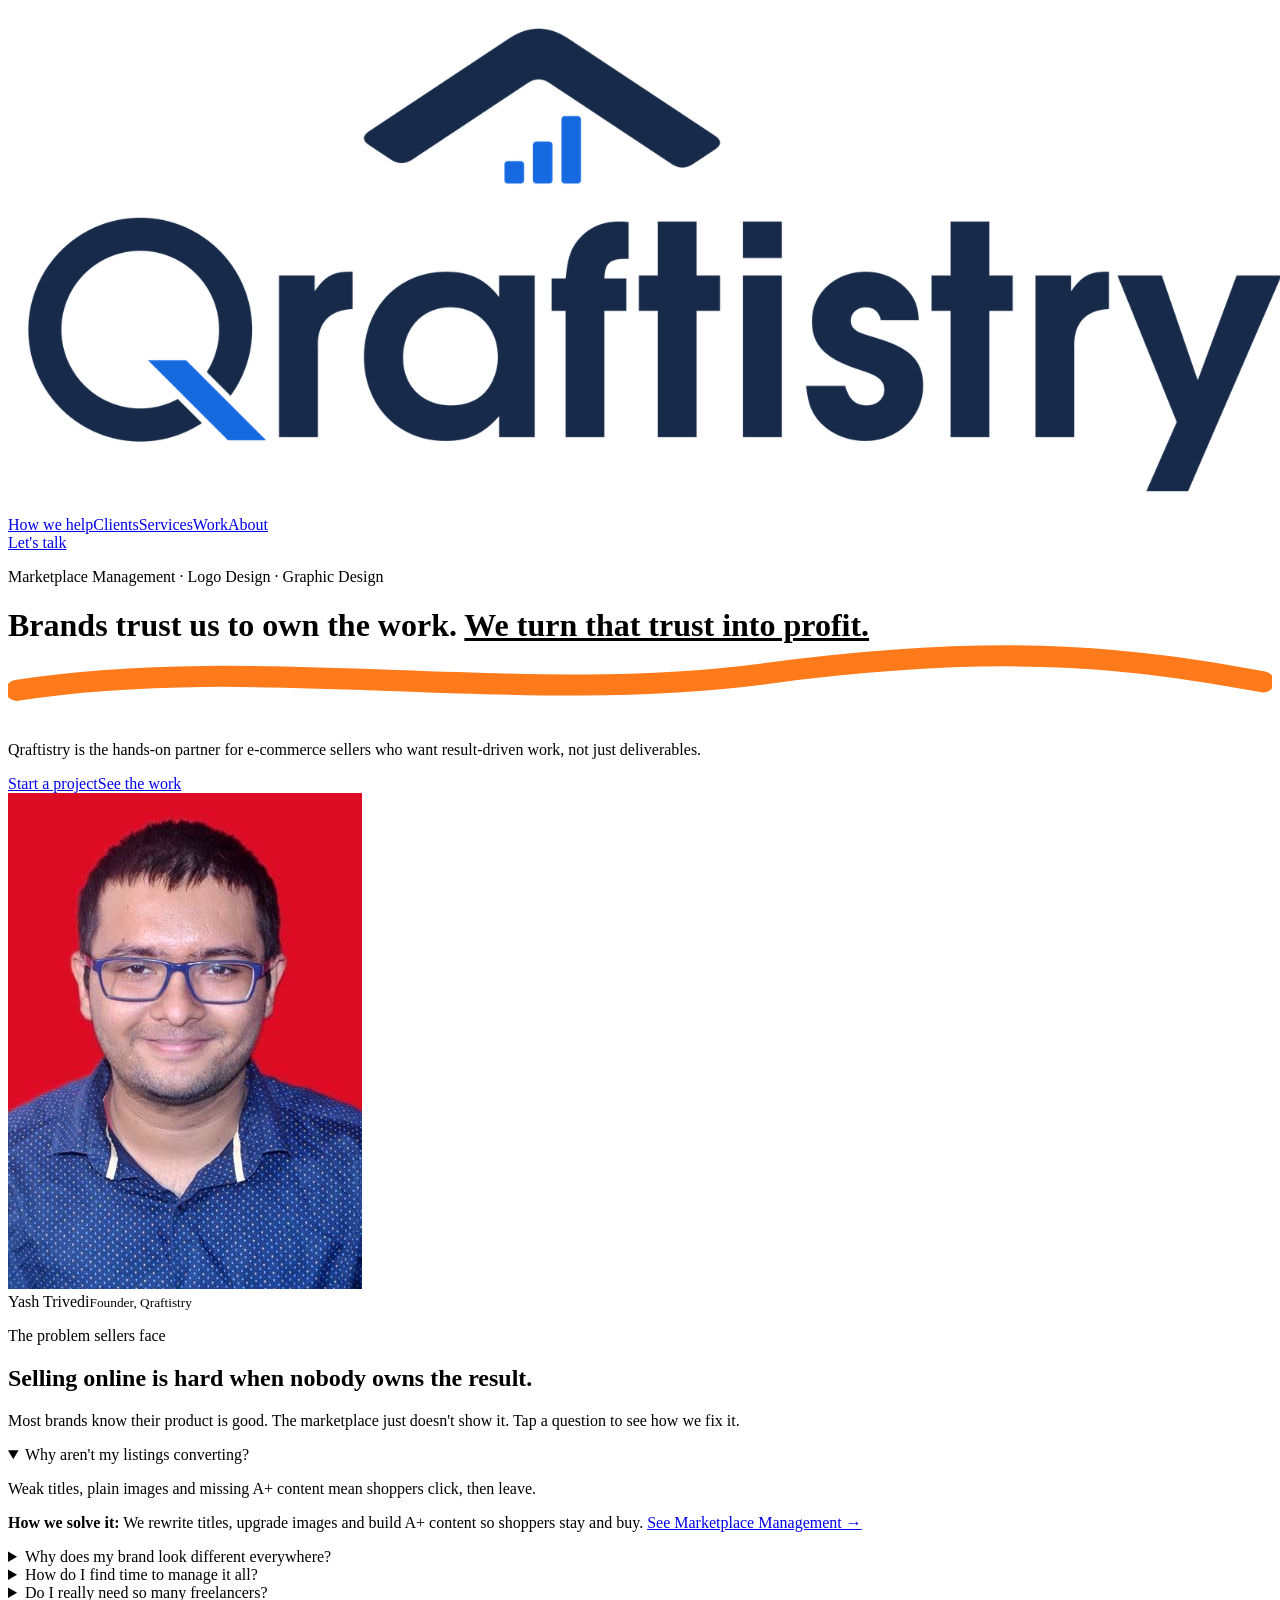
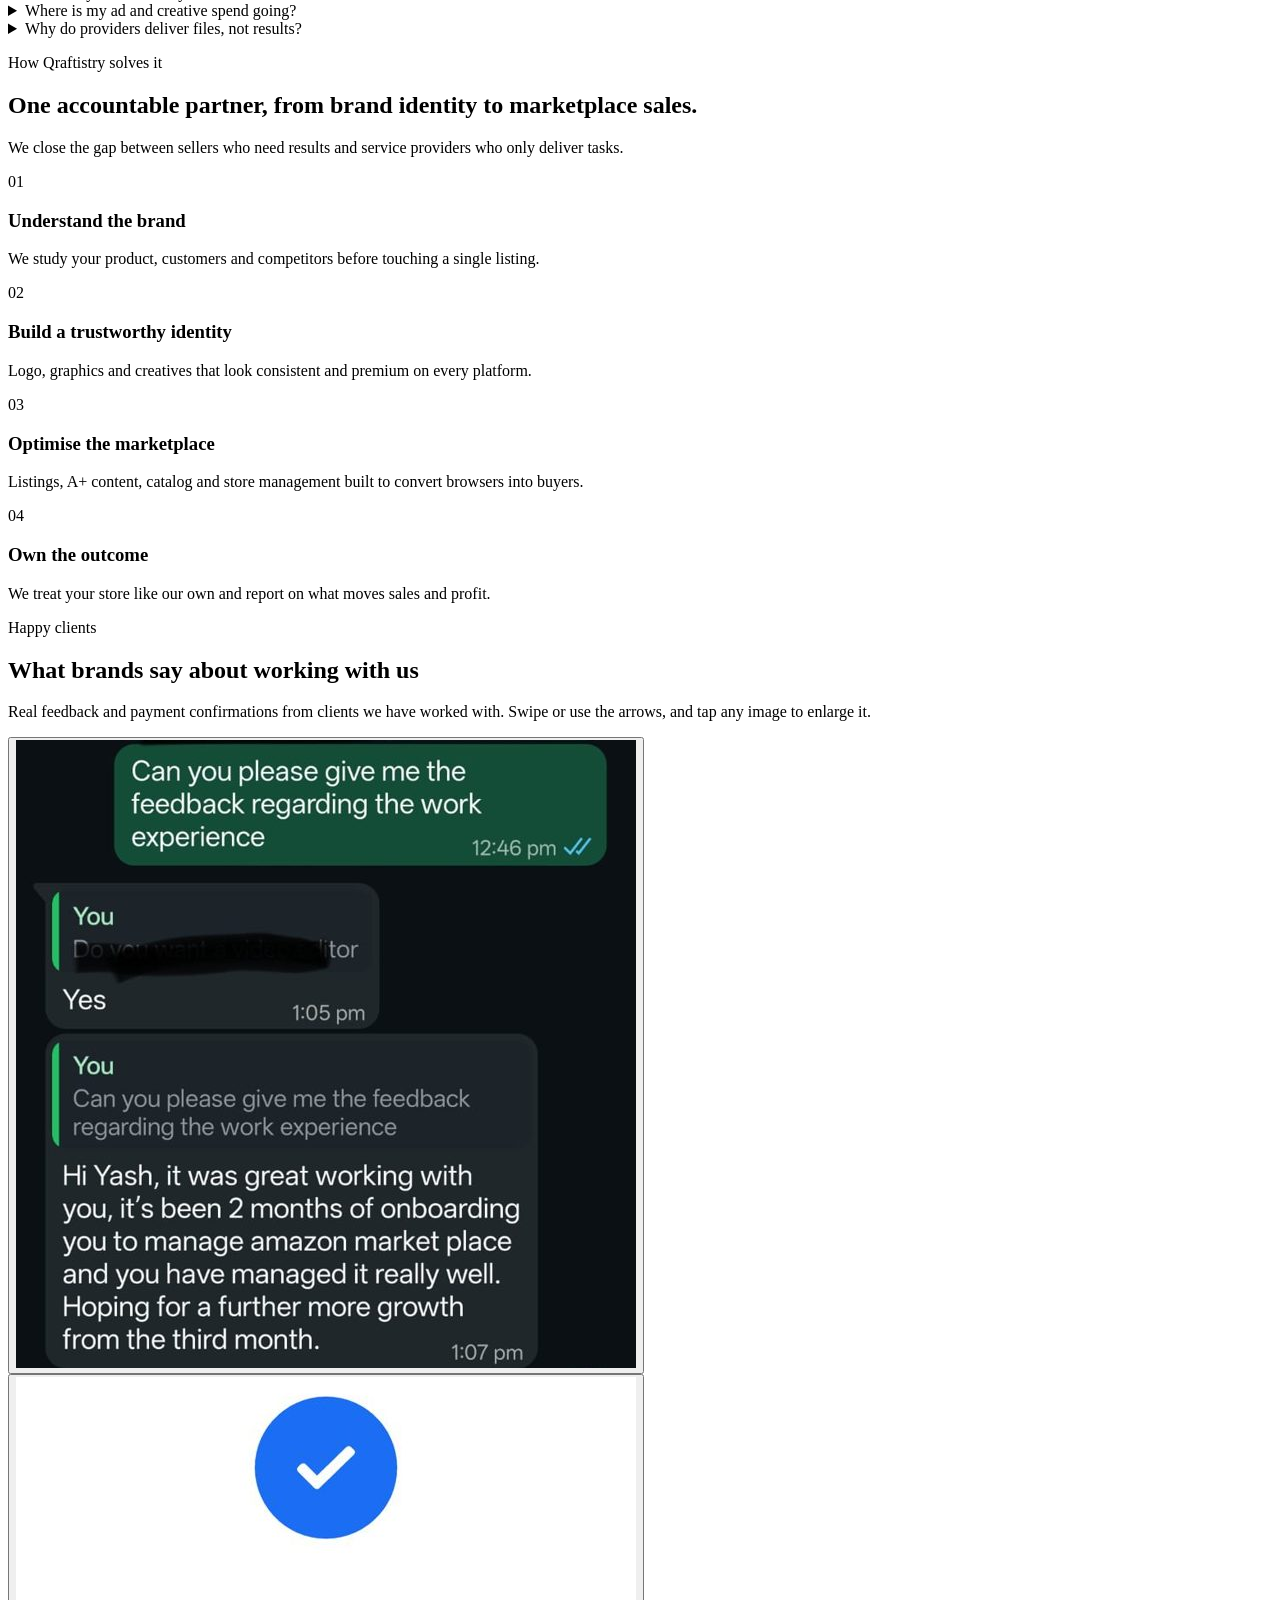
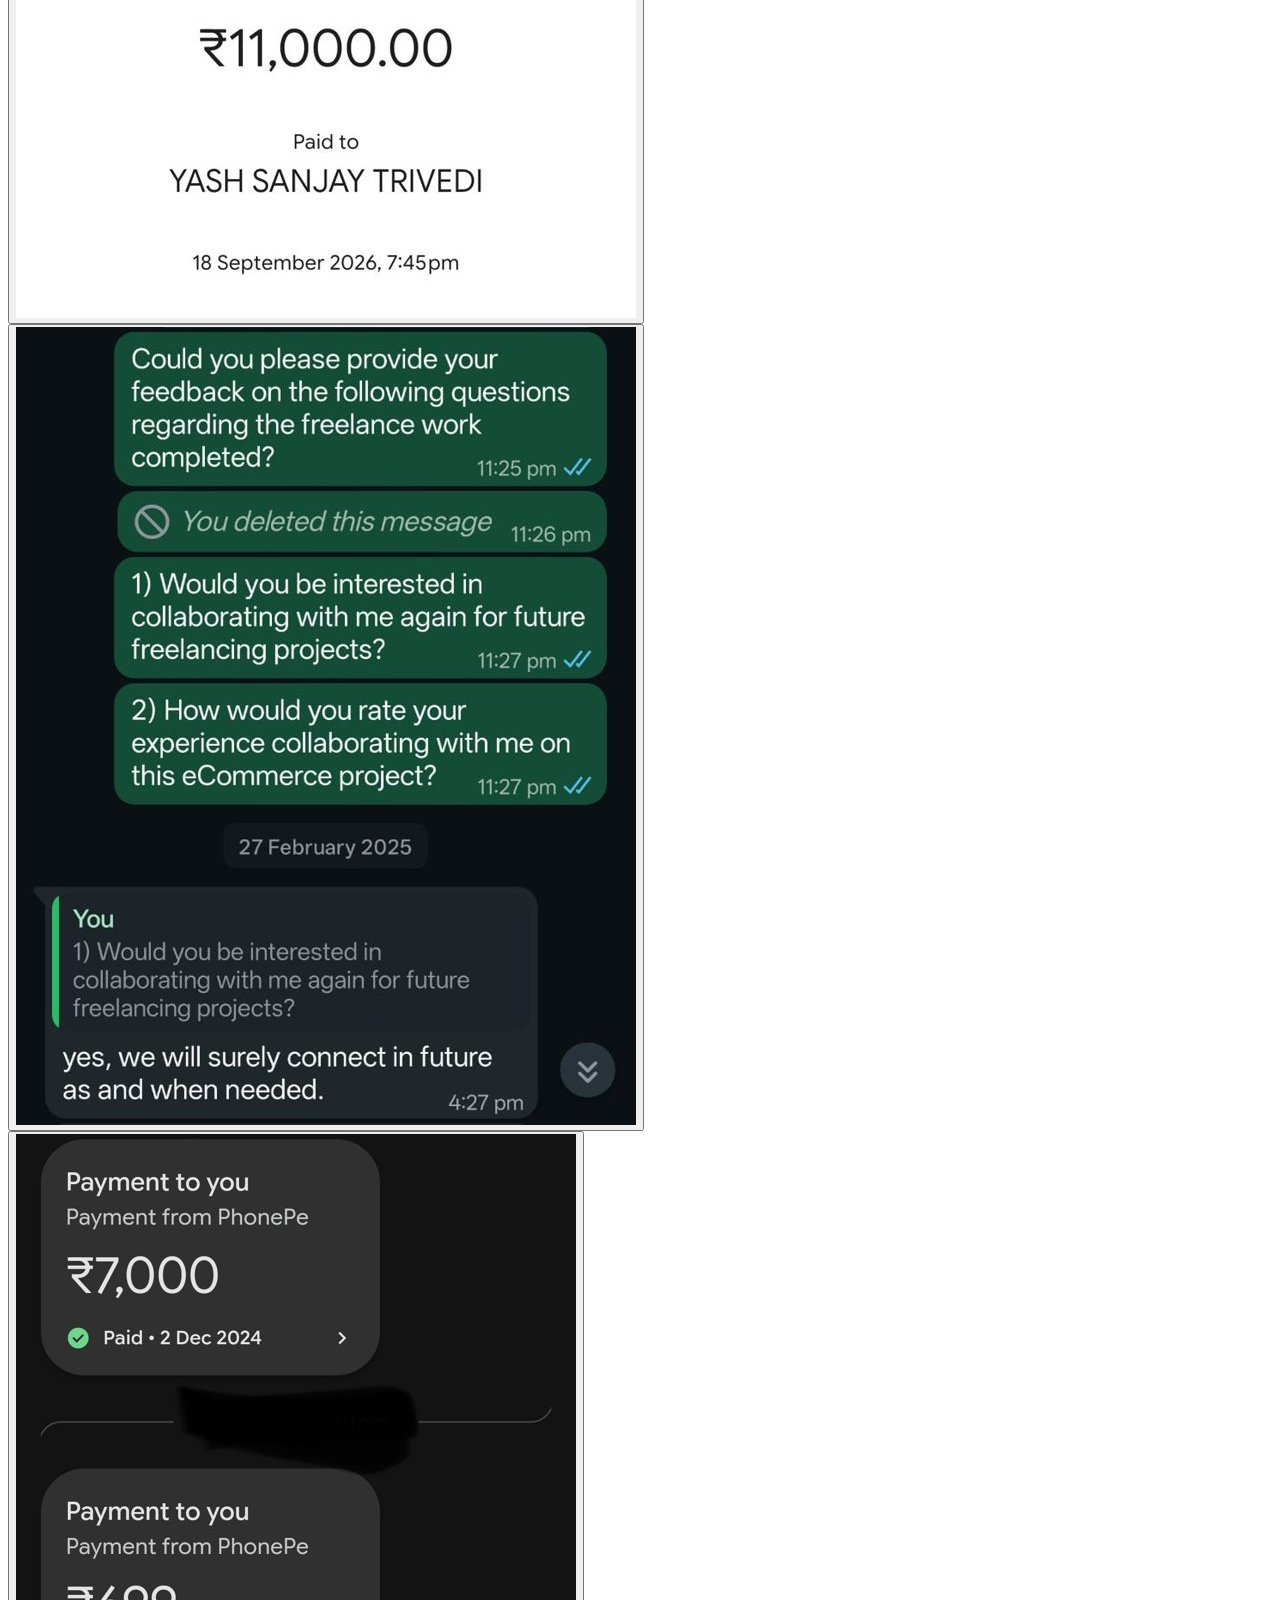
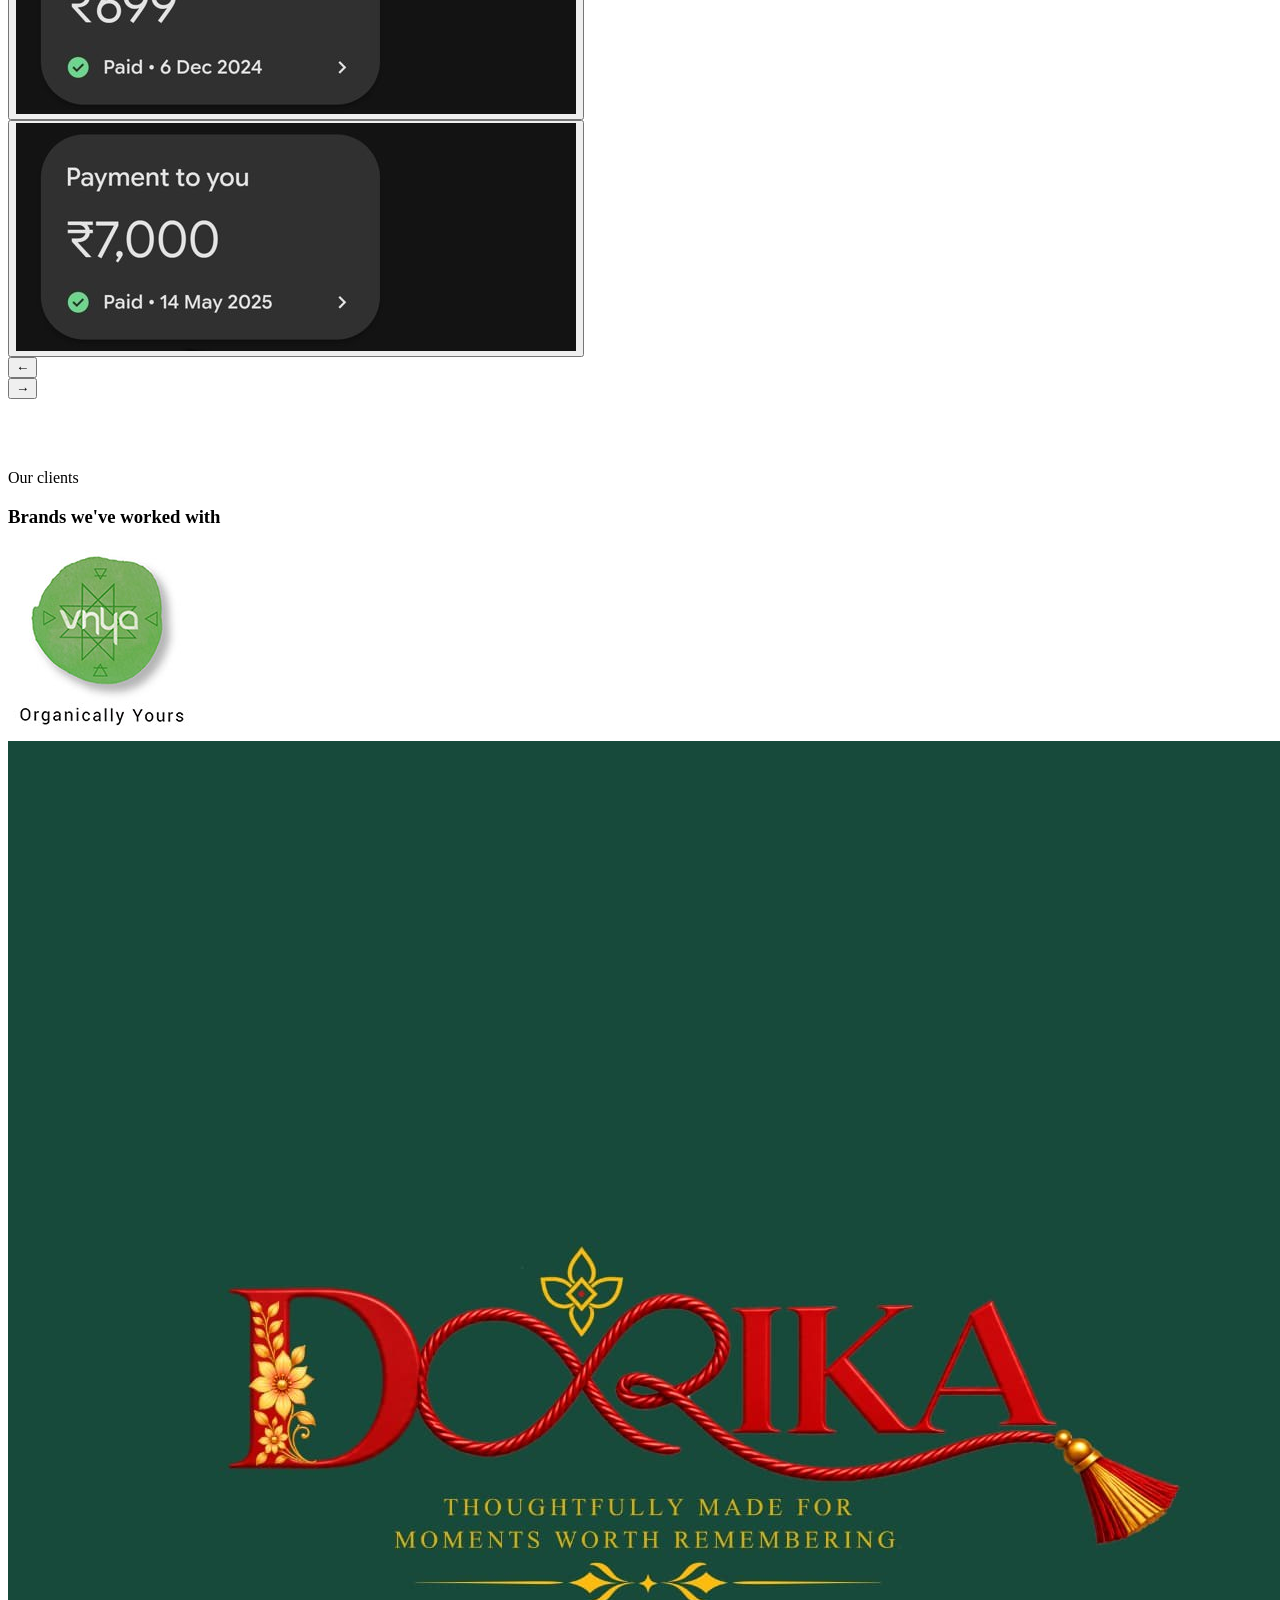
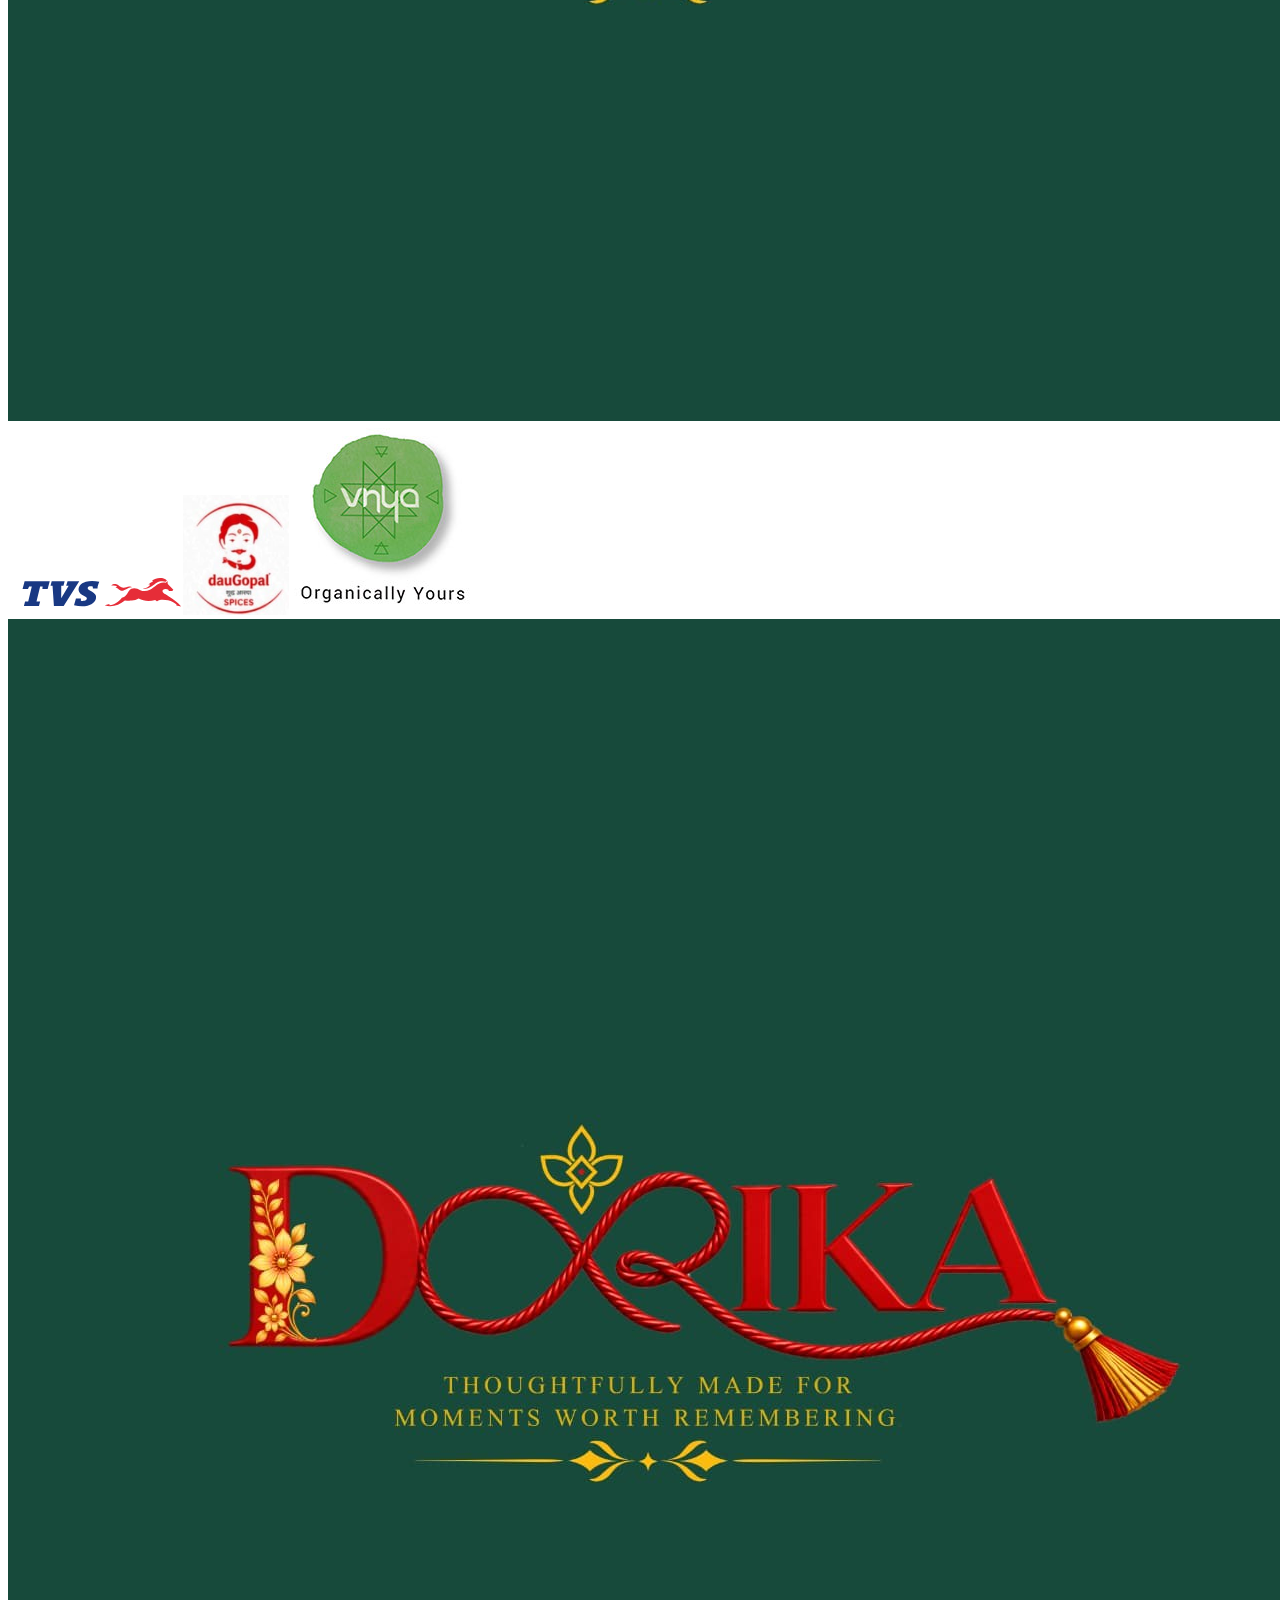
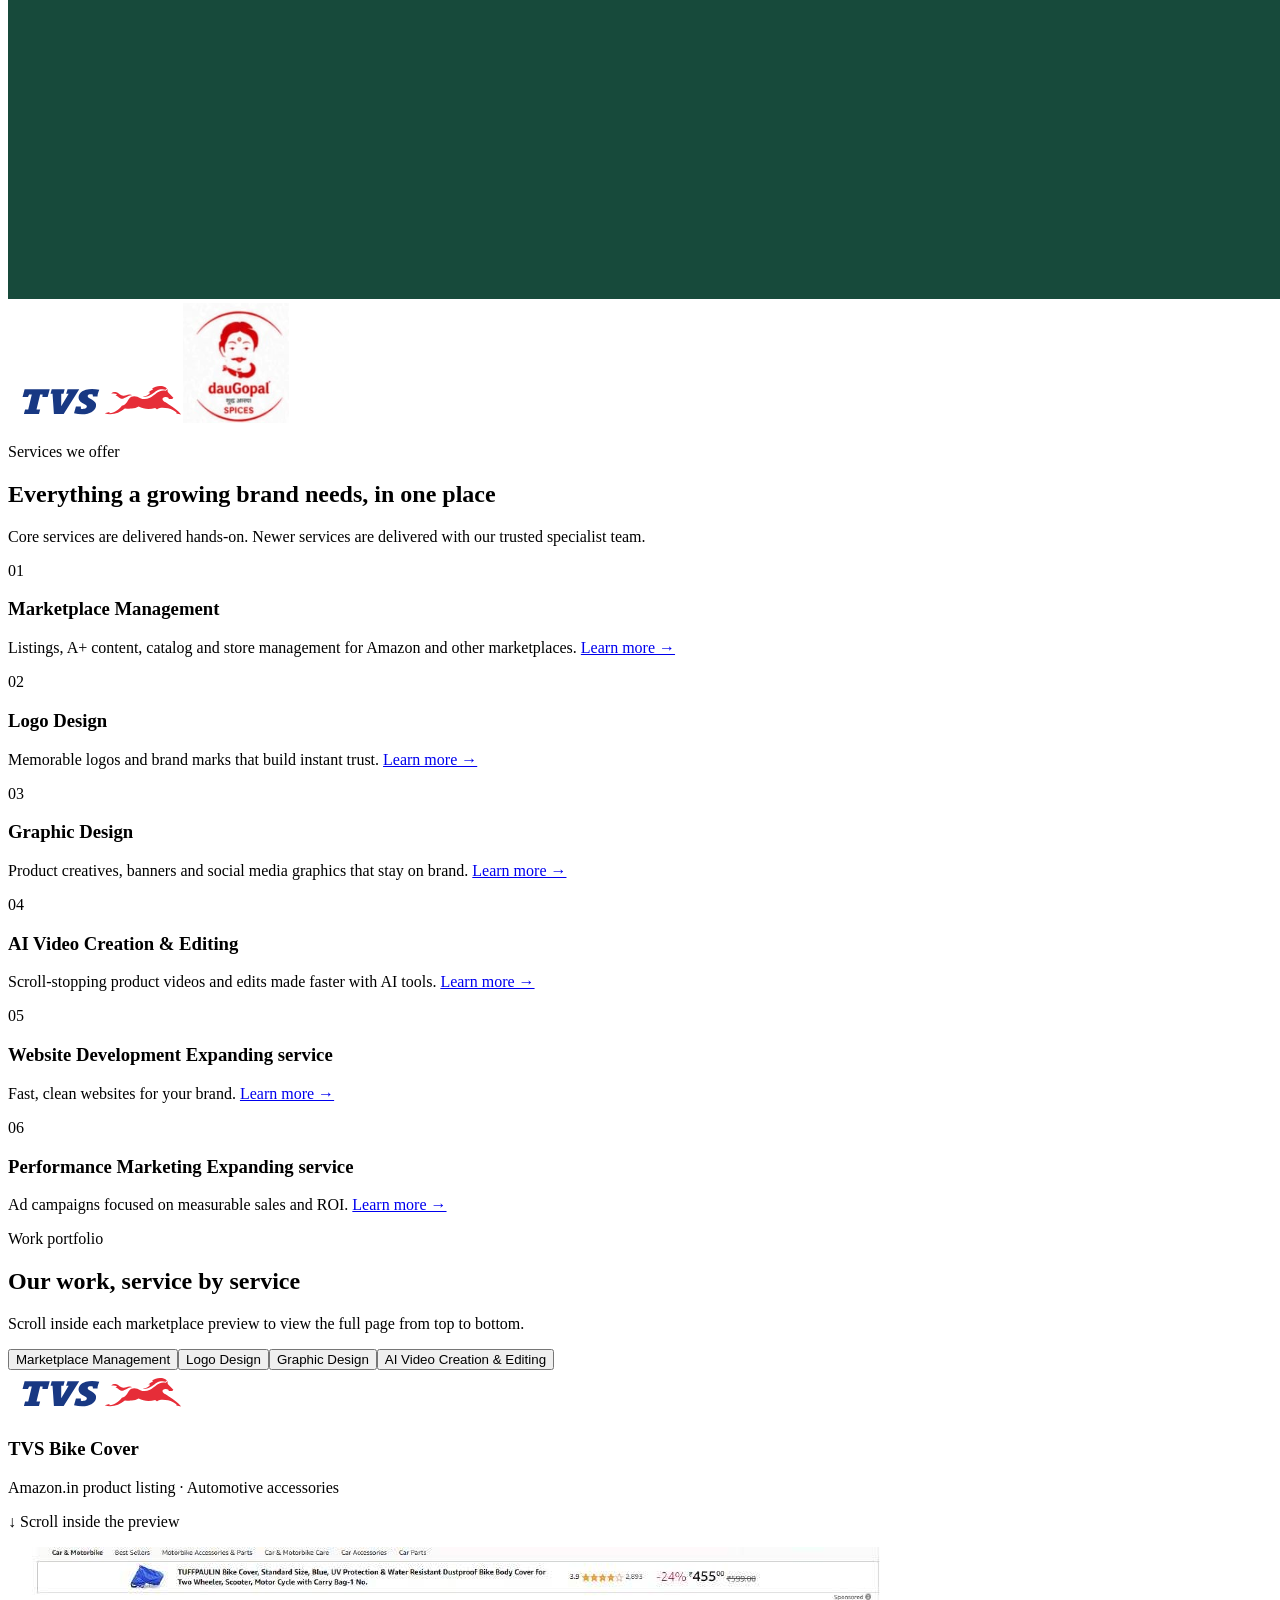
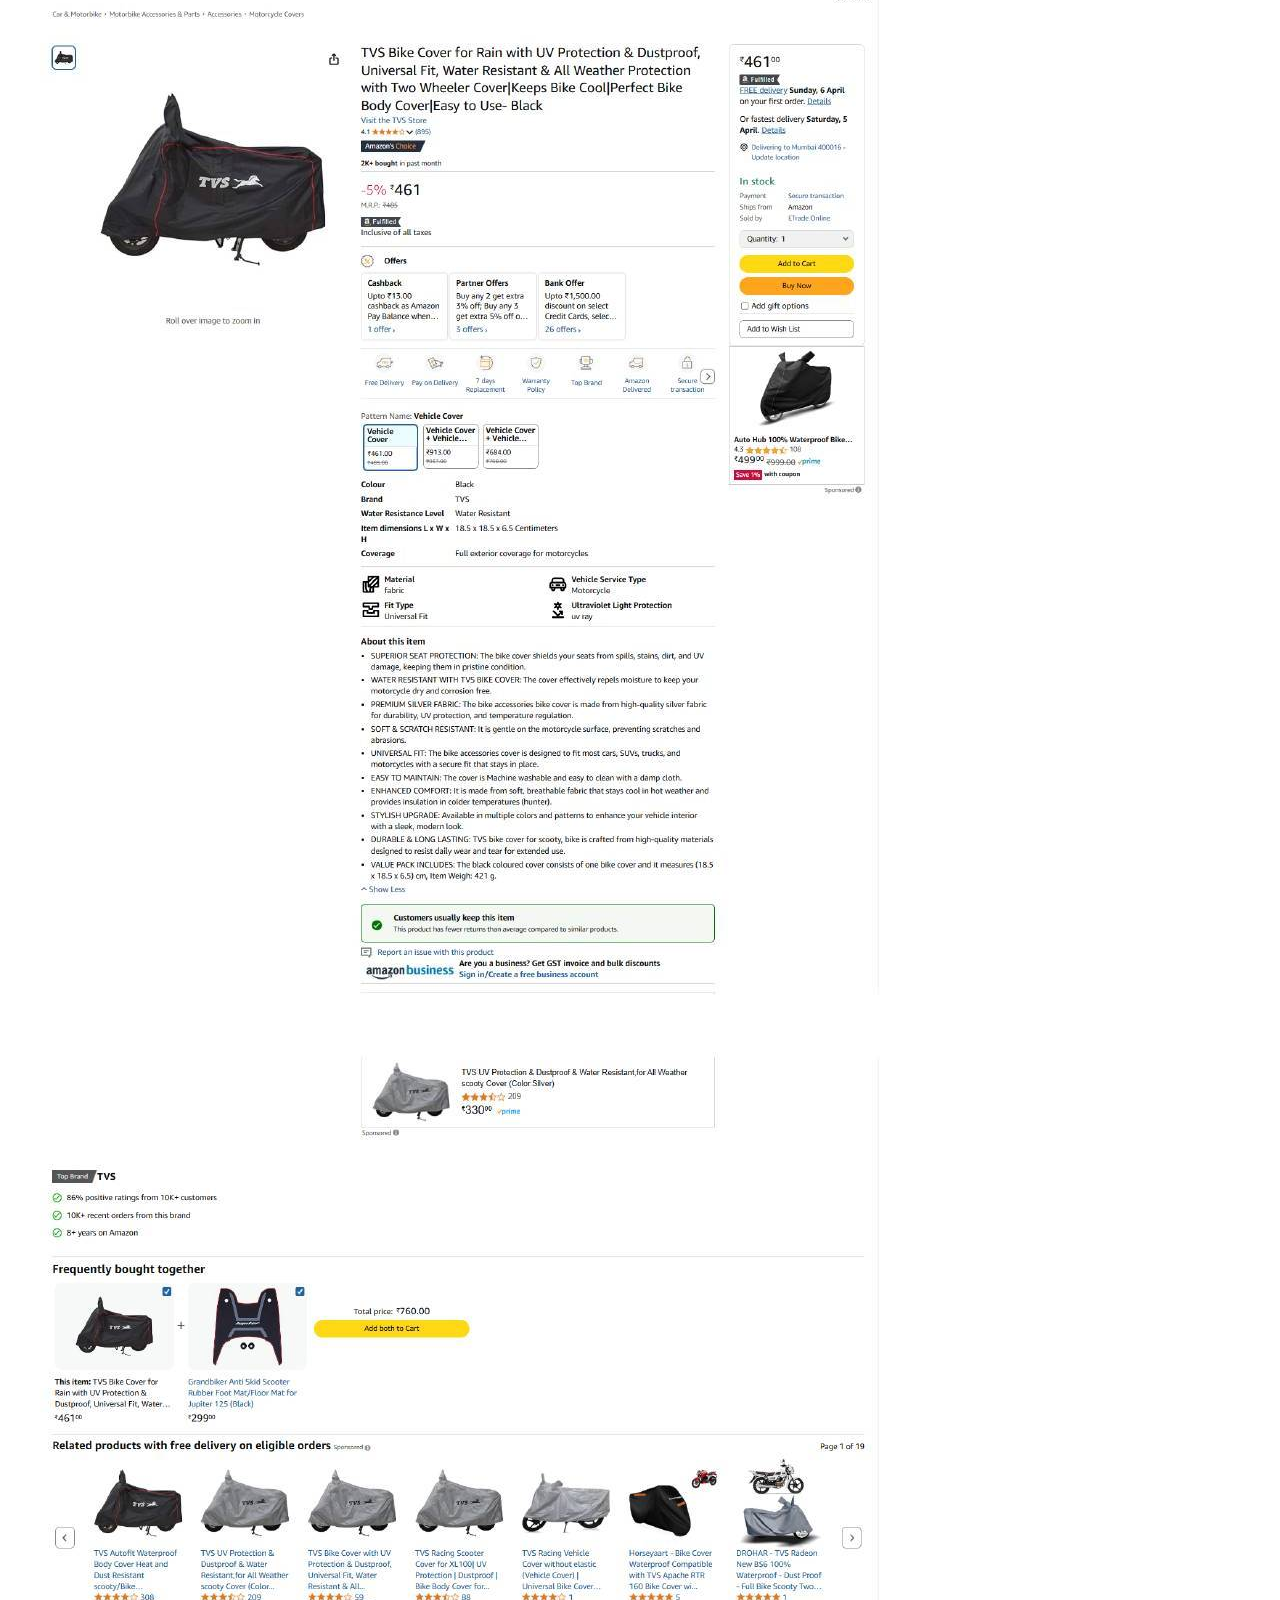
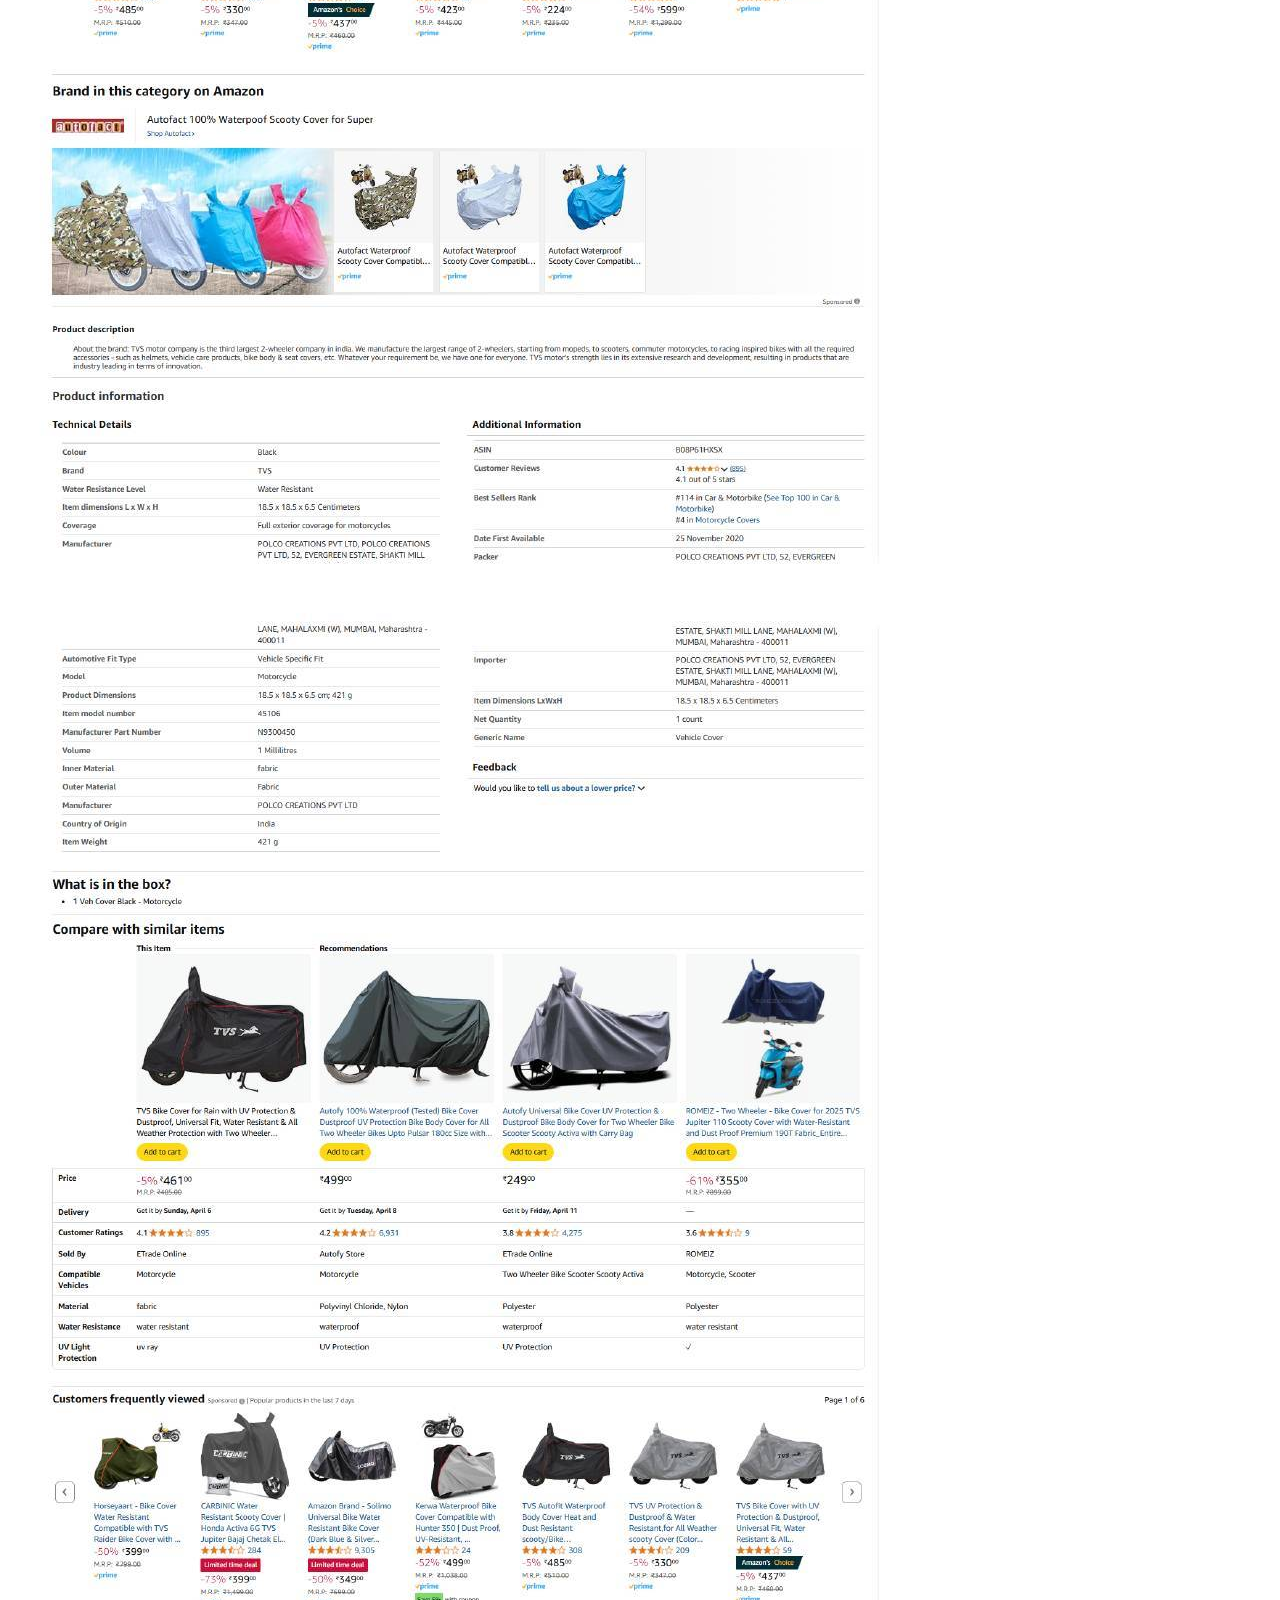
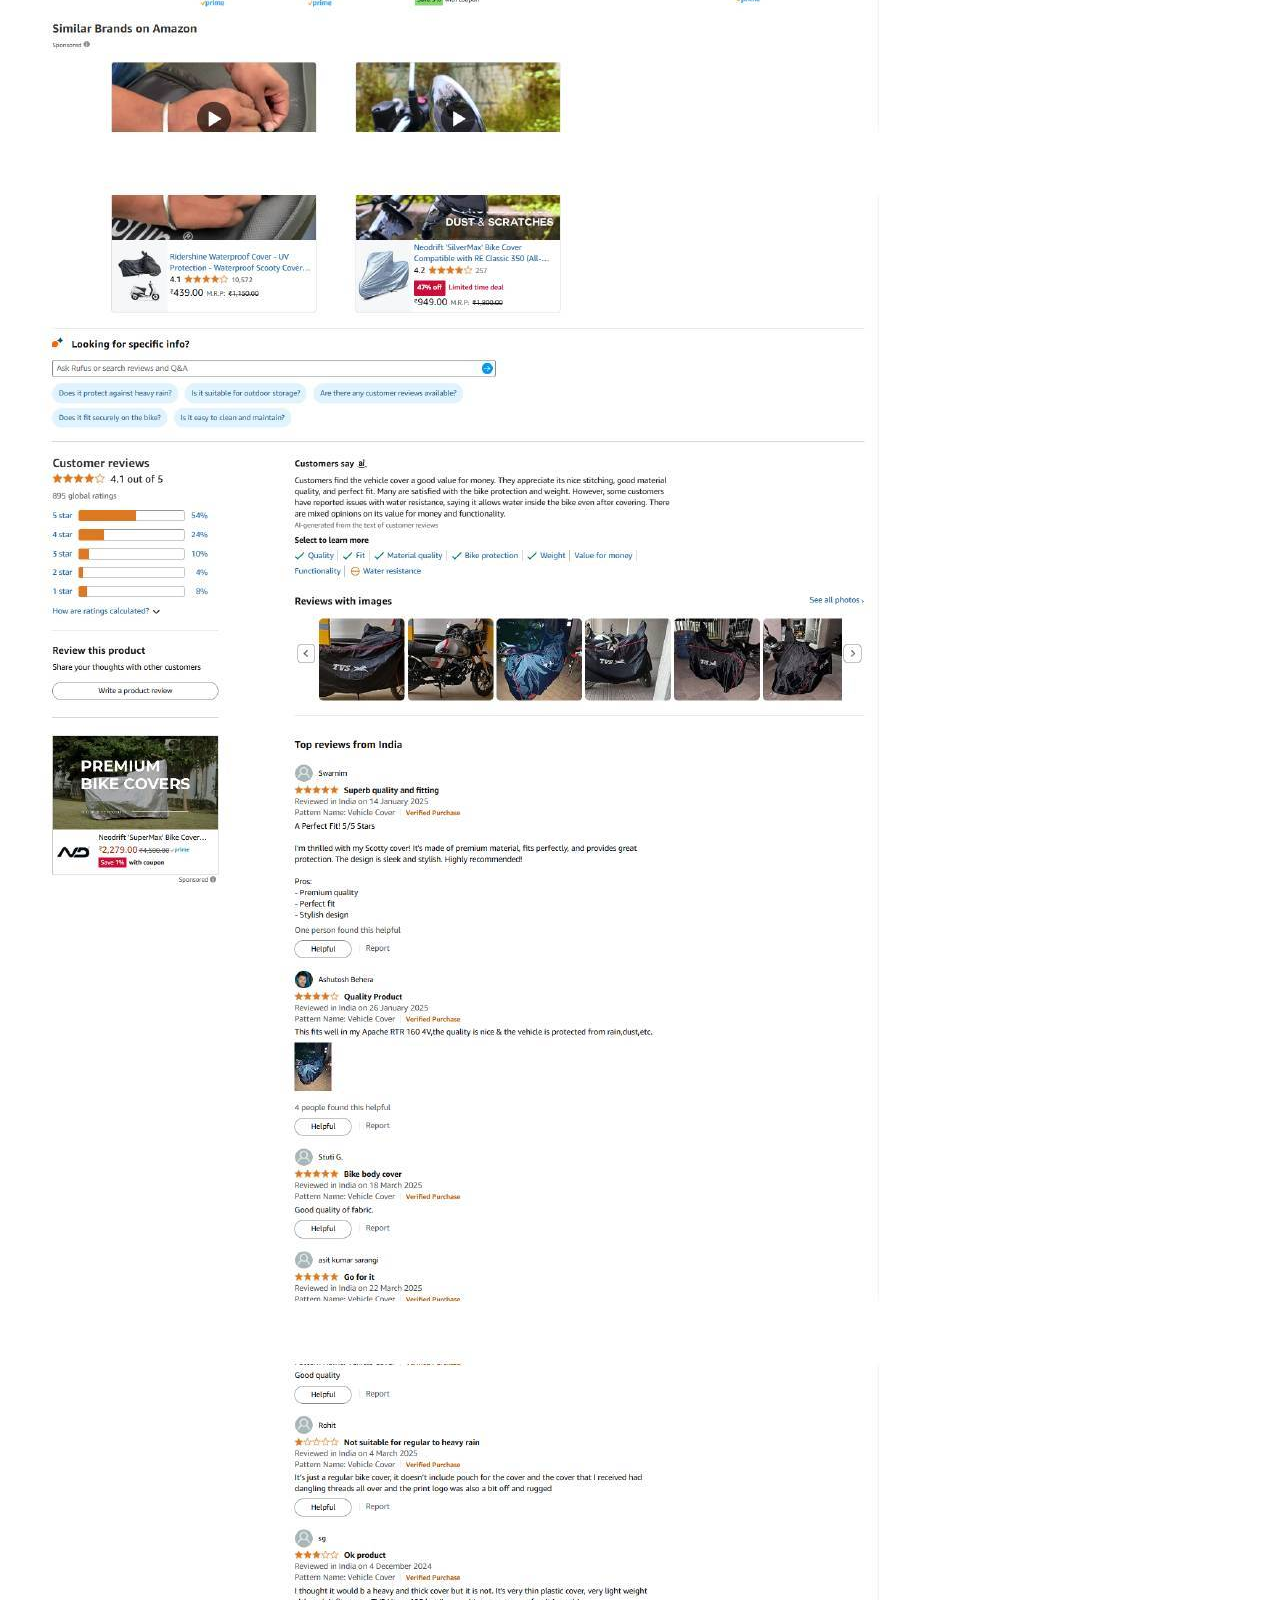
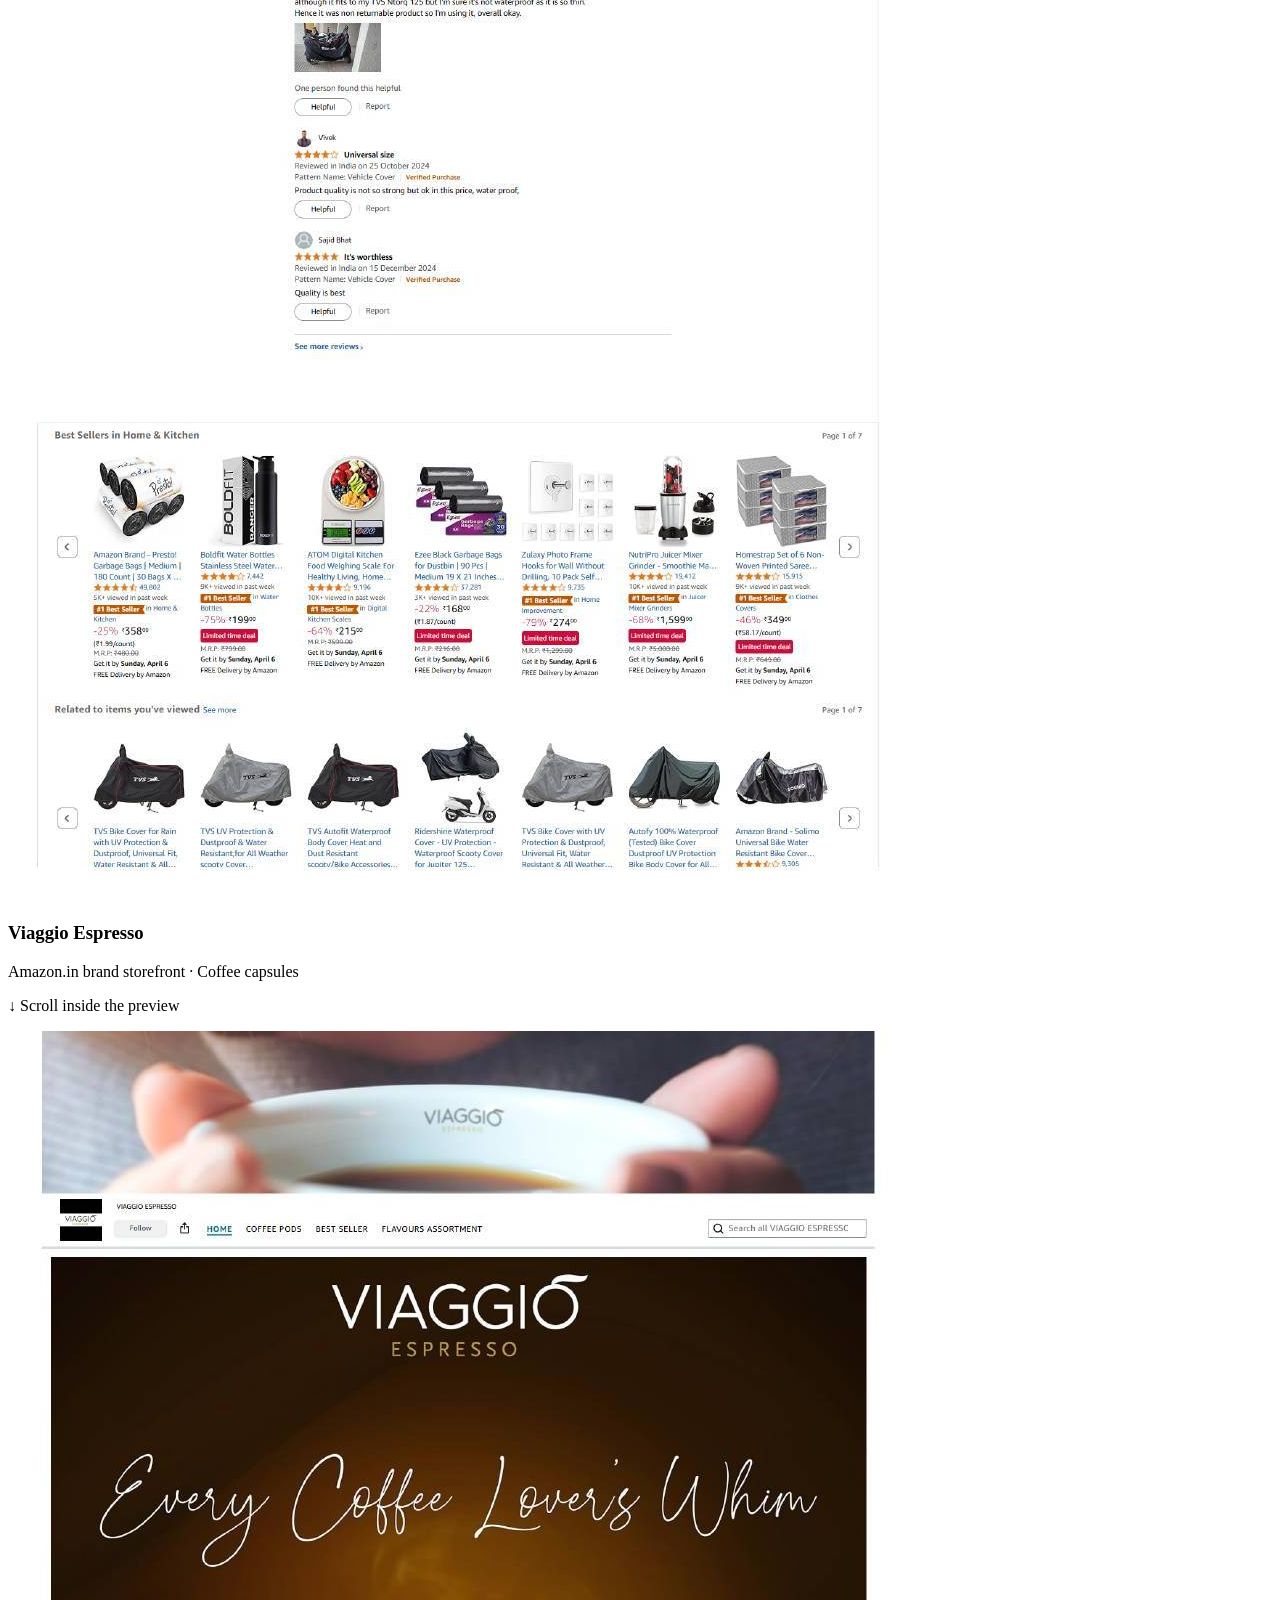
==== commit a87d27f9: "Add files via upload" ====
--- a/index.html
+++ b/index.html
@@ -2,237 +2,27 @@
 <html lang="en"><head><meta charset="utf-8">
 <meta name="viewport" content="width=device-width, initial-scale=1">
 <meta name="theme-color" content="#ff7a1a">
-<title>Qraftistry | E-commerce marketplace management, logo and graphic design</title>
-<meta name="description" content="Qraftistry is a founder-led studio helping e-commerce brands with marketplace management, logo design, graphic design and AI video.">
+<title>Qraftistry | Marketplace Management, Logo &amp; Graphic Design for E-commerce Brands</title>
+<meta name="description" content="Qraftistry is a founder-led studio for e-commerce brands: marketplace management, logo design, graphic design and AI video from one accountable partner.">
 <link rel="icon" href="assets/qraftistry-logo.png">
 <link rel="preconnect" href="https://fonts.googleapis.com"><link rel="preconnect" href="https://fonts.gstatic.com" crossorigin>
 <link href="https://fonts.googleapis.com/css2?family=Inter:wght@400;500;600;700;800&display=swap" rel="stylesheet">
-<style>
-:root{--ink:#1c2541;--ink2:#51597a;--cream:#fff7e6;--paper:#fffdf8;--yellow:#ffc62e;--orange:#ff7a1a;--orange-d:#d85d00;--line:#f0dfbd;color-scheme:light}
-*{box-sizing:border-box;margin:0;padding:0}html{scroll-behavior:smooth}
-body{font-family:'Inter',system-ui,sans-serif;background:var(--paper);color:var(--ink);line-height:1.7;font-size:17px}
-h1,h2,h3,.disp{font-family:'Inter',system-ui,sans-serif;line-height:1.15;letter-spacing:-.01em}
-img{max-width:100%;display:block}a{color:inherit;text-decoration:none}
-.wrap{max-width:1120px;margin:0 auto;padding:0 24px}section{padding:92px 0;position:relative}
-h2{font-size:clamp(30px,4.6vw,50px);font-weight:800;margin-bottom:16px}
-.kicker{font-weight:700;font-size:13px;letter-spacing:.14em;text-transform:uppercase;color:var(--orange-d);margin-bottom:14px;display:flex;align-items:center;gap:10px}
-.kicker:before{content:"";width:26px;height:3px;background:var(--orange);border-radius:3px}
-.sub{max-width:620px;color:var(--ink2);margin-bottom:46px}
-.btn{display:inline-block;font-weight:700;padding:15px 28px;border-radius:14px;background:var(--orange);color:#fff;box-shadow:0 5px 0 var(--orange-d);transition:transform .15s,box-shadow .15s}
-.btn:hover{transform:translateY(3px);box-shadow:0 2px 0 var(--orange-d)}
-.btn.alt{background:transparent;color:var(--ink);box-shadow:inset 0 0 0 2px var(--ink)}.btn.alt:hover{box-shadow:inset 0 0 0 2px var(--ink)}
-/* nav */
-.nav{position:sticky;top:0;z-index:30;background:rgba(255,253,248,.94);backdrop-filter:blur(8px);border-bottom:1px solid var(--line)}
-.nav .wrap{display:flex;align-items:center;justify-content:space-between;height:72px}
-.nav img{height:46px;width:auto}.nav nav{display:flex;gap:26px;font-weight:500;font-size:15px}
-.nav nav a:hover{color:var(--orange-d)}.nav .btn{padding:10px 20px;font-size:15px;box-shadow:0 3px 0 var(--orange-d)}
-@media(max-width:860px){.nav nav{display:none}}
-/* hero */
-.hero{position:relative;background:var(--cream);overflow:hidden;padding:70px 0 90px}
-.hero:before{content:"";position:absolute;right:-140px;top:-120px;width:560px;height:560px;background:var(--yellow);border-radius:46% 54% 60% 40%/50% 40% 60% 50%}
-.hero .wrap{display:grid;grid-template-columns:minmax(0,1.25fr) minmax(0,.75fr);gap:50px;align-items:center;position:relative}
-.hero h1{font-size:clamp(40px,6.4vw,76px);font-weight:800}
-.hero h1 u{text-decoration:none;position:relative}
-.hero h1 u svg{position:absolute;left:0;bottom:-12px;width:100%;height:16px}
-.hero p.lead{font-size:20px;color:var(--ink2);max-width:540px;margin:26px 0 34px}
-.hero .cta{display:flex;gap:16px;flex-wrap:wrap}
-.founder{position:relative;justify-self:center;width:min(360px,80%)}
-.founder .frame{border-radius:160px 160px 22px 22px;overflow:hidden;border:5px solid var(--ink);background:var(--orange);aspect-ratio:3/4;box-shadow:12px 12px 0 var(--orange)}
-.founder img{width:100%;height:100%;object-fit:cover;object-position:50% 20%}
-.founder .tag{position:absolute;left:-26px;bottom:26px;background:#fff;border:3px solid var(--ink);border-radius:12px;padding:8px 16px;font-weight:700;transform:rotate(-3deg);line-height:1.3}
-.founder .tag small{display:block;font-weight:500;color:var(--ink2);font-size:13px}
-@media(max-width:860px){.hero .wrap{grid-template-columns:1fr}.founder{order:-1;width:230px}.hero:before{width:360px;height:360px}}
-.strip{background:var(--ink);color:#fff;padding:20px 0;font-size:14px}.strip .wrap{display:flex;gap:14px 34px;flex-wrap:wrap;align-items:center;justify-content:center}
-.strip b{color:var(--yellow);font-family:'Inter',system-ui,sans-serif;font-size:18px;margin-right:6px}
-/* pain */
-.pain{background:var(--yellow)}
-.pain h2{max-width:640px}
-.notes{display:grid;grid-template-columns:repeat(3,1fr);gap:24px;margin-top:40px}
-.note{background:#fff;border:3px solid var(--ink);border-radius:16px;padding:24px;box-shadow:6px 6px 0 var(--ink)}
-.note h3{font-size:21px;margin-bottom:8px}.note p{font-size:15.5px;color:var(--ink2);line-height:1.55}
-.note:nth-child(3n+1){transform:rotate(-1.2deg)}.note:nth-child(3n+2){transform:rotate(1deg);margin-top:14px}.note:nth-child(3n){transform:rotate(-.6deg)}
-.pain .close{margin-top:54px;font-family:'Inter',system-ui,sans-serif;font-weight:700;font-size:clamp(22px,3vw,32px);max-width:760px;line-height:1.25}
-.pain .close span{background:var(--ink);color:var(--yellow);padding:0 8px;box-decoration-break:clone}
-@media(max-width:900px){.notes{grid-template-columns:1fr 1fr}}@media(max-width:560px){.notes{grid-template-columns:1fr}.note:nth-child(n){margin-top:0}}
-/* solution */
-.steps{display:grid;grid-template-columns:repeat(4,1fr);gap:0;border-top:3px solid var(--ink)}
-.step{padding:26px 24px 8px 0;position:relative}.step+.step{padding-left:24px;border-left:1px dashed var(--ink2)}
-.step .n{font-family:'Inter',system-ui,sans-serif;font-weight:800;font-size:56px;color:var(--orange);line-height:1}
-.step h3{font-size:22px;margin:12px 0 8px}.step p{color:var(--ink2);font-size:16px}
-@media(max-width:900px){.steps{grid-template-columns:1fr 1fr}.step:nth-child(3){border-left:0;padding-left:0}.step{padding-bottom:26px}}
-@media(max-width:560px){.steps{grid-template-columns:1fr}.step+.step{border-left:0;padding-left:0;border-top:1px dashed var(--ink2)}}
-/* testimonials */
-.proof{background:var(--cream)}
-.slider{overflow:hidden;border-radius:26px}.track{display:flex;transition:transform .55s cubic-bezier(.6,.05,.2,1)}
-.slide{min-width:100%;padding:6px}
-.tcard{background:#fff;border:3px solid var(--ink);border-radius:24px;padding:34px;display:grid;grid-template-columns:150px 1fr 230px;gap:34px;align-items:center;box-shadow:8px 8px 0 var(--yellow)}
-.logo-tile{aspect-ratio:1;border-radius:20px;background:var(--cream);display:grid;place-items:center;padding:16px;border:2px solid var(--line)}
-.logo-tile img{max-height:110px;object-fit:contain}
-.q{font-family:'Inter',system-ui,sans-serif;font-weight:700;font-size:clamp(20px,2.3vw,27px);line-height:1.3}
-.q:before{content:"“";color:var(--orange);font-size:1.6em;line-height:0;vertical-align:-.3em;margin-right:4px}
-.who{margin-top:18px;font-size:15px;color:var(--ink2)}.who b{color:var(--ink);display:block;font-size:16px}
-.thumbs{display:flex;flex-direction:column;gap:10px}.thumbs p{font-size:12px;font-weight:700;letter-spacing:.1em;text-transform:uppercase;color:var(--orange-d)}
-.thumbs .row{display:flex;gap:10px}.thumbs button{border:2px solid var(--ink);border-radius:10px;padding:0;overflow:hidden;cursor:zoom-in;background:#fff;width:100%;height:112px;position:relative}
-.thumbs button img{width:100%;height:100%;object-fit:cover;object-position:top}
-.thumbs button span{position:absolute;left:0;right:0;bottom:0;background:var(--ink);color:#fff;font:700 11px 'Inter',system-ui,sans-serif;padding:3px}
-@media(max-width:940px){.tcard{grid-template-columns:1fr;text-align:left}.logo-tile{width:120px}}
-.ctrl{display:flex;gap:14px;align-items:center;margin-top:26px}
-.ctrl button{width:46px;height:46px;border-radius:50%;border:3px solid var(--ink);background:#fff;font-size:20px;cursor:pointer;font-weight:700}.ctrl button:hover{background:var(--yellow)}
-.dots{display:flex;gap:8px}.dots i{width:12px;height:12px;border-radius:50%;border:2px solid var(--ink);cursor:pointer}.dots i.on{background:var(--orange);width:34px;border-radius:8px}
-
-.tcard{display:block!important;padding:26px 28px 30px!important}
-.tcard .cl{font-weight:700;font-size:15px;letter-spacing:.08em;text-transform:uppercase;color:var(--orange-d);margin-bottom:16px}
-.shots{display:flex;gap:18px;justify-content:center;align-items:flex-start}
-.shots button{flex:1 1 0;min-width:0;border:2px solid var(--ink);border-radius:14px;overflow:hidden;padding:0;background:#fff;cursor:zoom-in}
-.shots img{width:100%;height:auto;display:block}
-@media(max-width:640px){.shots{flex-direction:column}.shots button{flex:none;width:100%}}
-.lh{font-size:28px;margin:-4px 0 22px}
-.marq{overflow:hidden;border:3px solid var(--ink);border-radius:18px;background:#fff;padding:22px 0}
-.mtrack{display:flex;gap:70px;width:max-content;animation:mq 22s linear infinite;align-items:center;padding-left:70px}
-.marq:hover .mtrack{animation-play-state:paused}
-.mtrack span{display:grid;place-items:center;height:84px}.mtrack img{max-height:84px;max-width:170px;object-fit:contain}
-@keyframes mq{to{transform:translateX(-50%)}}
-@media(prefers-reduced-motion:reduce){.mtrack{animation:none}}
-/* services */
-.svc{border-top:3px solid var(--ink)}
-.row{display:grid;grid-template-columns:70px 1fr 1.3fr;gap:24px;padding:26px 0;border-bottom:1px solid var(--line);align-items:baseline;transition:background .2s,padding .2s}
-.row:hover{background:var(--cream);padding-left:14px}
-.row .n{font-family:'Inter',system-ui,sans-serif;font-weight:800;color:var(--orange);font-size:22px}
-.row h3{font-size:clamp(22px,2.6vw,30px)}.row p{color:var(--ink2);font-size:16px}
-.chip{display:inline-block;margin-left:10px;font:700 11px 'Inter',system-ui,sans-serif;letter-spacing:.08em;text-transform:uppercase;background:var(--yellow);padding:4px 10px;border-radius:20px;vertical-align:middle}
-@media(max-width:760px){.row{grid-template-columns:44px 1fr;gap:4px 14px}.row p{grid-column:2}}
-/* work */
-.work{background:var(--cream)}
-.tabs{display:flex;flex-wrap:wrap;gap:10px;margin-bottom:36px}
-.tabs button{font:700 15px 'Inter',system-ui,sans-serif;padding:12px 22px;border-radius:40px;border:3px solid var(--ink);background:#fff;color:var(--ink);cursor:pointer}
-.tabs button.on{background:var(--ink);color:var(--yellow)}
-.panel{display:none}.panel.on{display:block}
-.proj{display:grid;grid-template-columns:300px 1fr;gap:34px;margin-bottom:56px;align-items:start}
-.proj .info{position:sticky;top:96px}
-.proj .lg{height:56px;display:flex;align-items:center;margin-bottom:16px}.proj .lg img{max-height:56px;max-width:170px;object-fit:contain}
-.proj h3{font-size:26px;margin-bottom:8px}.proj p{color:var(--ink2);font-size:16px}
-.proj .hint{margin-top:16px;font-size:13px;font-weight:700;color:var(--orange-d)}
-.browser{border:3px solid var(--ink);border-radius:16px;overflow:hidden;background:#fff;box-shadow:8px 8px 0 var(--yellow)}
-.browser .bar{background:var(--ink);padding:10px 14px;display:flex;gap:7px}.browser .bar i{width:11px;height:11px;border-radius:50%;background:var(--yellow)}.browser .bar i:nth-child(2){background:var(--orange)}.browser .bar i:nth-child(3){background:#fff}
-.browser .scr{height:540px;overflow-y:auto}.browser .scr img{width:100%}
-@media(max-width:900px){.proj{grid-template-columns:1fr}.proj .info{position:static}}
-.showcase{display:grid;grid-template-columns:1fr 340px;gap:34px;align-items:center}
-.showcase .big{border:3px solid var(--ink);border-radius:22px;overflow:hidden;box-shadow:8px 8px 0 var(--yellow)}
-.showcase h3{font-size:28px;margin-bottom:10px}.showcase p{color:var(--ink2)}
-video{width:100%;display:block;background:#000}
-@media(max-width:860px){.showcase{grid-template-columns:1fr}}
-.soon{border:3px dashed var(--ink2);border-radius:22px;padding:56px 30px;text-align:center;background:#fff}
-.soon h3{font-size:26px;margin-bottom:8px}.soon p{color:var(--ink2);max-width:480px;margin:0 auto 22px}
-.results{margin-top:8px}.results h3{font-size:26px}.results .rs{color:var(--ink2);margin:4px 0 18px}
-.rgrid{display:grid;gap:22px}.rgrid figure{background:#fff;border:3px solid var(--ink);border-radius:16px;padding:14px 16px 10px;box-shadow:8px 8px 0 var(--yellow)}
-.rgrid button{border:0;background:none;width:100%;cursor:zoom-in;display:block}.rgrid img{width:100%}
-.rgrid figcaption{font-weight:700;font-size:13px;letter-spacing:.08em;text-transform:uppercase;color:var(--orange-d);margin-top:8px}
-.gfx{display:grid;grid-template-columns:1fr 1fr;gap:26px}.gfx button{border:3px solid var(--ink);border-radius:18px;overflow:hidden;padding:0;background:#fff;cursor:zoom-in;box-shadow:8px 8px 0 var(--yellow);transition:transform .2s}.gfx button:hover{transform:translateY(-4px) rotate(-.6deg)}.gfx img{width:100%;display:block}
-@media(max-width:640px){.gfx{grid-template-columns:1fr}}
-.why{display:grid;grid-template-columns:1fr 1fr;gap:6px 18px;background:var(--cream);border:2px solid var(--line);border-radius:16px;padding:18px 20px;margin-top:6px;font-size:15px;color:var(--ink2)}.why b{grid-column:1/-1;color:var(--ink);font-family:'Inter',system-ui,sans-serif;font-size:18px}
-@media(max-width:560px){.why{grid-template-columns:1fr}}
-.reach{display:flex;gap:18px;justify-content:center;align-items:center;flex-wrap:wrap}
-.wa{display:inline-flex;align-items:center;gap:10px;background:#fff;color:var(--ink);font-weight:700;font-size:19px;padding:15px 26px;border-radius:14px;box-shadow:0 5px 0 #b34a00;transition:transform .15s,box-shadow .15s}.wa:hover{transform:translateY(3px);box-shadow:0 2px 0 #b34a00}
-section[id]{scroll-margin-top:72px}
-/* about */
-.about .wrap{display:grid;grid-template-columns:.8fr 1.2fr;gap:64px;align-items:center}
-.about .ph{position:relative;max-width:340px}
-.about .ph img{border:4px solid var(--ink);border-radius:22px;aspect-ratio:4/5;object-fit:cover;object-position:50% 20%;transform:rotate(-2.5deg);box-shadow:-10px 10px 0 var(--yellow)}
-.about p{color:var(--ink2);margin-bottom:16px}.about p.big{font-size:21px;color:var(--ink);font-family:'Inter',system-ui,sans-serif;font-weight:700;line-height:1.35}
-.sig{margin-top:26px;font-family:'Inter',system-ui,sans-serif;font-weight:800;font-size:22px}.sig small{display:block;font:500 15px 'Inter',system-ui,sans-serif;color:var(--ink2)}
-@media(max-width:860px){.about .wrap{grid-template-columns:1fr;gap:40px}}
-/* contact */
-.contact{background:var(--orange);color:#fff;text-align:center;overflow:hidden}
-.contact h2{color:#fff;max-width:760px;margin:0 auto 14px}.contact p{max-width:520px;margin:0 auto 32px;font-size:19px}
-.contact .btn{background:var(--ink);box-shadow:0 5px 0 #0c1124;font-size:20px;padding:18px 34px}
-footer{background:var(--ink);color:#aab1cc;font-size:14px;text-align:center;padding:26px}
-/* lightbox */
-.lb{position:fixed;inset:0;background:rgba(28,37,65,.92);display:none;place-items:center;z-index:99;padding:24px;cursor:zoom-out}.lb.on{display:grid}
-.lb img{max-height:92vh;max-width:min(92vw,900px);border-radius:14px;border:3px solid #fff}
-
-/* ===== mobile-friendly layer (design unchanged) ===== */
-html{-webkit-text-size-adjust:100%}
-.swipe,.wafab{display:none}.wafab{transition:opacity .25s,transform .25s}.wafab.hide{opacity:0;pointer-events:none;transform:scale(.8)}
-@media(max-width:700px){
- body{font-size:16px;line-height:1.6}
- .wrap{padding:0 18px}section{padding:46px 0}
- h2{font-size:27px;margin-bottom:10px}.sub{margin-bottom:24px;font-size:15.5px}.kicker{margin-bottom:10px;font-size:12px}
- .nav .wrap{height:60px}.nav img{height:38px}.nav .btn{padding:9px 16px;font-size:14px}
- /* hero: big photo first */
- .hero{padding:26px 0 44px}.hero:before{width:380px;height:380px;right:-150px;top:-110px}
- .hero .wrap{gap:26px}
- .founder{order:-1;width:min(82vw,330px);margin:0 auto}
- .founder .tag{left:-6px;bottom:20px;padding:7px 14px;font-size:15px}
- .hero h1{font-size:32px;line-height:1.14}.hero h1 u svg{height:12px;bottom:-9px}
- .hero p.lead{font-size:16.5px;margin:18px 0 22px}
- .hero .cta{gap:12px}.hero .cta .btn{flex:1 1 0;text-align:center;padding:14px 12px}
- .btn{padding:14px 22px}
- /* problems: swipe row instead of long stack */
- .notes{display:flex!important;overflow-x:auto;scroll-snap-type:x mandatory;gap:16px;margin:22px -18px 0;padding:6px 18px 18px;-webkit-overflow-scrolling:touch;scrollbar-width:none}
- .notes::-webkit-scrollbar{display:none}
- .note,.note:nth-child(n){flex:0 0 80%;scroll-snap-align:center;transform:none;margin:0;padding:20px}
- .swipe{display:block;font-weight:700;font-size:13px;color:var(--ink);margin-top:-2px}
- /* solution: 2 x 2 */
- .steps{grid-template-columns:1fr 1fr!important}
- .step,.step+.step,.step:nth-child(3){padding:16px 10px 8px 0;border-left:0;border-top:0}
- .step:nth-child(even){padding-left:14px;border-left:1px dashed var(--ink2)}
- .step .n{font-size:38px}.step h3{font-size:18px;margin:8px 0 6px}.step p{font-size:14px;line-height:1.5}
- /* clients: swipe screenshots */
- .tcard{padding:16px 14px 18px!important;box-shadow:5px 5px 0 var(--yellow)}
- .shots{flex-direction:row!important;overflow-x:auto;scroll-snap-type:x mandatory;gap:12px;-webkit-overflow-scrolling:touch;scrollbar-width:none;align-items:flex-start}
- .shots::-webkit-scrollbar{display:none}
- .shots button{flex:0 0 76%!important;width:auto!important;scroll-snap-align:center}
- .ctrl{margin-top:16px}.lh{font-size:22px;margin-bottom:14px}.mtrack{gap:44px;padding-left:44px}.mtrack span{height:60px}.mtrack img{max-height:60px;max-width:120px}
- .marq{padding:14px 0}
- /* services: tighter */
- .row{padding:16px 0;grid-template-columns:36px 1fr;gap:2px 10px}.row:hover{padding-left:0;background:none}
- .row h3{font-size:19px}.row p{font-size:14.5px;line-height:1.5}.row .n{font-size:17px}
- .chip{margin-left:6px;font-size:10px;padding:3px 8px}
- /* work */
- .tabs{flex-wrap:nowrap;overflow-x:auto;margin:0 -18px 22px;padding:2px 18px 8px;gap:8px;scrollbar-width:none}
- .tabs::-webkit-scrollbar{display:none}.tabs button{white-space:nowrap;padding:10px 16px;font-size:14px;flex:none}
- .proj{gap:12px;margin-bottom:30px}.proj .lg{height:44px;margin-bottom:8px}.proj .lg img{max-height:44px}.proj h3{font-size:22px}.proj p{font-size:14.5px}.proj .hint{margin-top:6px}
- .browser .scr{height:360px}
- .results h3{font-size:22px}.rgrid{gap:16px}
- .gfx{grid-template-columns:1fr 1fr!important;gap:12px}.gfx button{box-shadow:4px 4px 0 var(--yellow);border-width:2px}
- .showcase{gap:18px}.showcase h3{font-size:22px}
- /* about */
- .about .wrap{gap:28px}.about .ph{max-width:240px}.about p.big{font-size:18px}.why{font-size:14px}.sig{margin-top:18px}
- /* contact */
- .contact p{font-size:16.5px;margin-bottom:22px}.reach{flex-direction:column;gap:14px}.reach .btn,.reach .wa{width:100%;max-width:340px;justify-content:center;text-align:center;font-size:17px;padding:16px 18px}
- footer{padding:18px}
- /* floating whatsapp */
- .wafab{display:grid;place-items:center;position:fixed;right:14px;bottom:calc(14px + env(safe-area-inset-bottom,0px));width:56px;height:56px;border-radius:50%;background:#fff;border:3px solid var(--ink);box-shadow:0 4px 0 var(--ink);z-index:40}
- .wafab svg{width:30px;height:30px}
- section[id]{scroll-margin-top:60px}
-}
-
-/* ===== mobile round 2 ===== */
-.nav img,.proj .lg img{mix-blend-mode:multiply}
-@media(max-width:700px){
- .nav .wrap{height:auto;flex-wrap:wrap;padding-top:7px;padding-bottom:0;row-gap:0}
- .nav .wrap>a:first-child{order:1}.nav .wrap>a.btn{order:2}
- .nav nav{display:flex!important;order:3;width:100%;justify-content:space-around;gap:0;margin-top:6px;border-top:1px solid var(--line);font-size:15px;font-weight:700}
- .nav nav a{flex:1;text-align:center;padding:10px 0}
- .nav nav a:nth-child(1),.nav nav a:nth-child(5){display:none}
- .nav img{height:36px}.nav .btn{padding:8px 15px;font-size:14px}
- section[id]{scroll-margin-top:100px}
- .founder{display:none!important}
- .hero{padding:34px 0 44px}
- .shots{justify-content:flex-start!important;scroll-padding:0 14px}
- .shots button{scroll-snap-align:start!important}
- .rgrid figure{overflow-x:auto;-webkit-overflow-scrolling:touch}
- .rgrid figure img{width:640px;max-width:none}
- .rgrid figure button{width:640px}
- .rgrid figcaption{position:sticky;left:0}
- .wafab{width:50px;height:50px;right:12px}.wafab svg{width:27px;height:27px}
-}
-</style></head><body>
+<meta name="robots" content="index,follow,max-image-preview:large">
+<link rel="canonical" href="https://YOUR-SITE-URL/">
+<meta property="og:type" content="website"><meta property="og:site_name" content="Qraftistry"><meta property="og:locale" content="en_IN">
+<meta property="og:title" content="Qraftistry | Marketplace Management, Logo &amp; Graphic Design for E-commerce Brands"><meta property="og:description" content="Qraftistry is a founder-led studio for e-commerce brands: marketplace management, logo design, graphic design and AI video from one accountable partner.">
+<meta property="og:url" content="https://YOUR-SITE-URL/"><meta property="og:image" content="https://YOUR-SITE-URL/assets/og-image.jpg"><meta property="og:image:width" content="1200"><meta property="og:image:height" content="630">
+<meta property="og:image:alt" content="Qraftistry: brands trust us to own the work, we turn that trust into profit.">
+<meta name="twitter:card" content="summary_large_image"><meta name="twitter:title" content="Qraftistry | Marketplace Management, Logo &amp; Graphic Design for E-commerce Brands"><meta name="twitter:description" content="Qraftistry is a founder-led studio for e-commerce brands: marketplace management, logo design, graphic design and AI video from one accountable partner."><meta name="twitter:image" content="https://YOUR-SITE-URL/assets/og-image.jpg">
+<script type="application/ld+json">{"@context": "https://schema.org", "@graph": [{"@type": "Organization", "@id": "https://YOUR-SITE-URL/#org", "name": "Qraftistry", "url": "https://YOUR-SITE-URL/", "logo": "https://YOUR-SITE-URL/assets/qraftistry-logo.png", "email": "qraftistry24@gmail.com", "founder": {"@id": "https://YOUR-SITE-URL/#founder"}}, {"@type": "Person", "@id": "https://YOUR-SITE-URL/#founder", "name": "Yash Trivedi", "jobTitle": "Founder", "worksFor": {"@id": "https://YOUR-SITE-URL/#org"}, "image": "https://YOUR-SITE-URL/assets/yash.jpg"}, {"@type": "WebSite", "@id": "https://YOUR-SITE-URL/#website", "url": "https://YOUR-SITE-URL/", "name": "Qraftistry", "publisher": {"@id": "https://YOUR-SITE-URL/#org"}}, {"@type": "ProfessionalService", "@id": "https://YOUR-SITE-URL/#service", "name": "Qraftistry", "url": "https://YOUR-SITE-URL/", "image": "https://YOUR-SITE-URL/assets/og-image.jpg", "description": "Qraftistry is a founder-led studio for e-commerce brands: marketplace management, logo design, graphic design and AI video from one accountable partner.", "email": "qraftistry24@gmail.com", "parent": {"@id": "https://YOUR-SITE-URL/#org"}, "hasOfferCatalog": {"@type": "OfferCatalog", "name": "Qraftistry services", "itemListElement": [{"@type": "Offer", "itemOffered": {"@type": "Service", "name": "Marketplace Management", "url": "https://YOUR-SITE-URL/services/marketplace-management.html"}}, {"@type": "Offer", "itemOffered": {"@type": "Service", "name": "Logo Design", "url": "https://YOUR-SITE-URL/services/logo-design.html"}}, {"@type": "Offer", "itemOffered": {"@type": "Service", "name": "Graphic Design", "url": "https://YOUR-SITE-URL/services/graphic-design.html"}}, {"@type": "Offer", "itemOffered": {"@type": "Service", "name": "AI Video Creation & Editing", "url": "https://YOUR-SITE-URL/services/ai-video-creation-editing.html"}}, {"@type": "Offer", "itemOffered": {"@type": "Service", "name": "Website Development", "url": "https://YOUR-SITE-URL/services/website-development.html"}}, {"@type": "Offer", "itemOffered": {"@type": "Service", "name": "Performance Marketing", "url": "https://YOUR-SITE-URL/services/performance-marketing.html"}}]}}, {"@type": "FAQPage", "mainEntity": [{"@type": "Question", "name": "Why aren't my listings converting?", "acceptedAnswer": {"@type": "Answer", "text": "Weak titles, plain images and missing A+ content mean shoppers click, then leave. How we solve it: We rewrite titles, upgrade images and build A+ content so shoppers stay and buy."}}, {"@type": "Question", "name": "Why does my brand look different everywhere?", "acceptedAnswer": {"@type": "Answer", "text": "Logos, creatives and packaging drift apart, so the brand never feels trustworthy. How we solve it: We design your logo and creatives as one system, so every platform looks like the same company."}}, {"@type": "Question", "name": "How do I find time to manage it all?", "acceptedAnswer": {"@type": "Answer", "text": "Catalog, inventory, ads, creatives and reports pile up and the founder becomes the bottleneck. How we solve it: We take over the day-to-day store work so you get your time back for the business."}}, {"@type": "Question", "name": "Do I really need so many freelancers?", "acceptedAnswer": {"@type": "Answer", "text": "One for design, one for listings, one for video, and nobody accountable for sales. How we solve it: Design, listings and video come from one partner who answers for the result."}}, {"@type": "Question", "name": "Where is my ad and creative spend going?", "acceptedAnswer": {"@type": "Answer", "text": "Budgets get spent with no clear link to profit. How we solve it: We keep spend tied to sales and tell you plainly what is working."}}, {"@type": "Question", "name": "Why do providers deliver files, not results?", "acceptedAnswer": {"@type": "Answer", "text": "Agencies often never worked on the seller side, so they stop at the deliverable. How we solve it: We work from the seller side, so every piece is built to help the store sell."}}]}]}</script>
+<link rel="stylesheet" href="assets/style.css">
+<script src="assets/site.js" defer></script>
+</head><body>
 
 <header class="nav"><div class="wrap">
   <a href="#top"><img src="assets/qraftistry-logo.png" alt="Qraftistry"></a>
   <nav><a href="#solution">How we help</a><a href="#proof">Clients</a><a href="#services">Services</a><a href="#work">Work</a><a href="#about">About</a></nav>
-  <a class="btn" href="#contact">Let's talk</a>
+  <a class="btn" href="#contact" data-track="consultation_click" data-loc="header">Let's talk</a>
 </div></header>
 
 <main id="top">
@@ -241,7 +31,7 @@
     <p class="kicker">Marketplace Management · Logo Design · Graphic Design</p>
     <h1>Brands trust us to own the work. <u>We turn that trust into profit.<svg viewBox="0 0 300 16" preserveAspectRatio="none"><path d="M2 11 C 60 2, 120 15, 180 7 S 270 4, 298 9" fill="none" stroke="#ff7a1a" stroke-width="5" stroke-linecap="round"/></svg></u></h1>
     <p class="lead">Qraftistry is the hands-on partner for e-commerce sellers who want result-driven work, not just deliverables.</p>
-    <div class="cta"><a class="btn" href="#contact">Start a project</a><a class="btn alt" href="#work">See the work</a></div>
+    <div class="cta"><a class="btn" href="#contact" data-track="consultation_click" data-loc="hero">Start a project</a><a class="btn alt" href="#work">See the work</a></div>
   </div>
   <div class="founder"><div class="frame"><img src="assets/yash.jpg" alt="Yash Trivedi, founder of Qraftistry"></div><div class="tag">Yash Trivedi<small>Founder, Qraftistry</small></div></div>
 </div></div>
@@ -250,16 +40,8 @@
 <section class="pain" id="pain"><div class="wrap">
   <p class="kicker" style="color:var(--ink)">The problem sellers face</p>
   <h2>Selling online is hard when nobody owns the result.</h2>
-  <p class="sub" style="color:var(--ink)">Most brands know their product is good. The marketplace just doesn't show it.</p>
-  <div class="notes">
-    <div class="note"><h3>Listings that don't convert</h3><p>Weak titles, plain images and missing A+ content mean shoppers click, then leave.</p></div>
-    <div class="note"><h3>Inconsistent branding</h3><p>Logos, creatives and packaging look different everywhere, so the brand never feels trustworthy.</p></div>
-    <div class="note"><h3>No time to manage it all</h3><p>Catalog, inventory, ads, creatives and reports pile up and the founder becomes the bottleneck.</p></div>
-    <div class="note"><h3>Too many freelancers</h3><p>One for design, one for listings, one for video, and nobody accountable for sales.</p></div>
-    <div class="note"><h3>Money spent, results unclear</h3><p>Ad budgets and creative spend with no clear link to profit.</p></div>
-    <div class="note"><h3>Providers who don't understand sellers</h3><p>Agencies deliver files, not outcomes, because they never worked on the seller side.</p></div>
-  </div>
-  <p class="swipe">Swipe to see more →</p>
+  <p class="sub" style="color:var(--ink)">Most brands know their product is good. The marketplace just doesn't show it. Tap a question to see how we fix it.</p>
+  <div class="faq"><details open><summary>Why aren&#x27;t my listings converting?</summary><div class="ans"><p>Weak titles, plain images and missing A+ content mean shoppers click, then leave.</p><p class="fix"><b>How we solve it:</b> We rewrite titles, upgrade images and build A+ content so shoppers stay and buy. <a href="services/marketplace-management.html">See Marketplace Management →</a></p></div></details><details><summary>Why does my brand look different everywhere?</summary><div class="ans"><p>Logos, creatives and packaging drift apart, so the brand never feels trustworthy.</p><p class="fix"><b>How we solve it:</b> We design your logo and creatives as one system, so every platform looks like the same company. <a href="services/logo-design.html">See Logo Design →</a></p></div></details><details><summary>How do I find time to manage it all?</summary><div class="ans"><p>Catalog, inventory, ads, creatives and reports pile up and the founder becomes the bottleneck.</p><p class="fix"><b>How we solve it:</b> We take over the day-to-day store work so you get your time back for the business. <a href="services/marketplace-management.html">See Marketplace Management →</a></p></div></details><details><summary>Do I really need so many freelancers?</summary><div class="ans"><p>One for design, one for listings, one for video, and nobody accountable for sales.</p><p class="fix"><b>How we solve it:</b> Design, listings and video come from one partner who answers for the result. <a href="services/graphic-design.html">See Graphic Design →</a></p></div></details><details><summary>Where is my ad and creative spend going?</summary><div class="ans"><p>Budgets get spent with no clear link to profit.</p><p class="fix"><b>How we solve it:</b> We keep spend tied to sales and tell you plainly what is working. <a href="services/performance-marketing.html">See Performance Marketing →</a></p></div></details><details><summary>Why do providers deliver files, not results?</summary><div class="ans"><p>Agencies often never worked on the seller side, so they stop at the deliverable.</p><p class="fix"><b>How we solve it:</b> We work from the seller side, so every piece is built to help the store sell. <a href="services/marketplace-management.html">See Marketplace Management →</a></p></div></details></div>
 </div></section>
 
 <section id="solution"><div class="wrap">
@@ -277,11 +59,8 @@
 <section class="proof" id="proof"><div class="wrap">
   <p class="kicker">Happy clients</p>
   <h2>What brands say about working with us</h2>
-  <p class="sub">Real feedback and payment confirmations from clients we have worked with. Tap any image to enlarge it.</p>
-  <div class="slider"><div class="track" id="track">
-    <div class="slide"><div class="tcard"><p class="cl">Client 1</p><div class="shots"><button data-zoom="assets/proof-chat-1.jpg"><img src="assets/proof-chat-1.jpg" alt="Client 1 feedback"></button><button data-zoom="assets/proof-pay-1.jpg"><img src="assets/proof-pay-1.jpg" alt="Client 1 payment"></button></div></div></div>
-    <div class="slide"><div class="tcard"><p class="cl">Client 2</p><div class="shots"><button data-zoom="assets/proof-chat-2.jpg"><img src="assets/proof-chat-2.jpg" alt="Client 2 feedback"></button><button data-zoom="assets/proof-pay-2.jpg"><img src="assets/proof-pay-2.jpg" alt="Client 2 payment"></button><button data-zoom="assets/proof-pay-3.jpg"><img src="assets/proof-pay-3.jpg" alt="Client 2 payment"></button></div></div></div>
-  </div></div>
+  <p class="sub">Real feedback and payment confirmations from clients we have worked with. Swipe or use the arrows, and tap any image to enlarge it.</p>
+  <div class="slider"><div class="track" id="track"><div class="slide"><div class="tcard one"><button data-zoom="assets/proof-chat-1.jpg"><img src="assets/proof-chat-1.jpg" alt="Client feedback chat"></button></div></div><div class="slide"><div class="tcard one"><button data-zoom="assets/proof-pay-1.jpg"><img src="assets/proof-pay-1.jpg" alt="Payment confirmation"></button></div></div><div class="slide"><div class="tcard one"><button data-zoom="assets/proof-chat-2.jpg"><img src="assets/proof-chat-2.jpg" alt="Client feedback chat"></button></div></div><div class="slide"><div class="tcard one"><button data-zoom="assets/proof-pay-2.jpg"><img src="assets/proof-pay-2.jpg" alt="Payment confirmation"></button></div></div><div class="slide"><div class="tcard one"><button data-zoom="assets/proof-pay-3.jpg"><img src="assets/proof-pay-3.jpg" alt="Payment confirmation"></button></div></div></div></div>
   <div class="ctrl"><button id="prev" aria-label="Previous">←</button><div class="dots" id="dots"></div><button id="next" aria-label="Next">→</button></div>
 
   <p class="kicker" style="margin-top:70px">Our clients</p>
@@ -294,12 +73,12 @@
   <h2>Everything a growing brand needs, in one place</h2>
   <p class="sub">Core services are delivered hands-on. Newer services are delivered with our trusted specialist team.</p>
   <div class="svc">
-    <div class="row"><span class="n">01</span><h3>Marketplace Management</h3><p>Listings, A+ content, catalog and store management for Amazon and other marketplaces.</p></div>
-    <div class="row"><span class="n">02</span><h3>Logo Design</h3><p>Memorable logos and brand marks that build instant trust.</p></div>
-    <div class="row"><span class="n">03</span><h3>Graphic Design</h3><p>Product creatives, banners and social media graphics that stay on brand.</p></div>
-    <div class="row"><span class="n">04</span><h3>AI Video Creation &amp; Editing</h3><p>Scroll-stopping product videos and edits made faster with AI tools.</p></div>
-    <div class="row"><span class="n">05</span><h3>Website Development <span class="chip">Expanding service</span></h3><p>Fast, clean websites for your brand.</p></div>
-    <div class="row"><span class="n">06</span><h3>Performance Marketing <span class="chip">Expanding service</span></h3><p>Ad campaigns focused on measurable sales and ROI.</p></div>
+    <div class="row"><span class="n">01</span><h3>Marketplace Management</h3><p>Listings, A+ content, catalog and store management for Amazon and other marketplaces. <a class="more" href="services/marketplace-management.html">Learn more →</a></p></div>
+    <div class="row"><span class="n">02</span><h3>Logo Design</h3><p>Memorable logos and brand marks that build instant trust. <a class="more" href="services/logo-design.html">Learn more →</a></p></div>
+    <div class="row"><span class="n">03</span><h3>Graphic Design</h3><p>Product creatives, banners and social media graphics that stay on brand. <a class="more" href="services/graphic-design.html">Learn more →</a></p></div>
+    <div class="row"><span class="n">04</span><h3>AI Video Creation &amp; Editing</h3><p>Scroll-stopping product videos and edits made faster with AI tools. <a class="more" href="services/ai-video-creation-editing.html">Learn more →</a></p></div>
+    <div class="row"><span class="n">05</span><h3>Website Development <span class="chip">Expanding service</span></h3><p>Fast, clean websites for your brand. <a class="more" href="services/website-development.html">Learn more →</a></p></div>
+    <div class="row"><span class="n">06</span><h3>Performance Marketing <span class="chip">Expanding service</span></h3><p>Ad campaigns focused on measurable sales and ROI. <a class="more" href="services/performance-marketing.html">Learn more →</a></p></div>
   </div>
 </div></section>
 
@@ -332,6 +111,19 @@
   <div class="panel" id="p4"><div class="showcase"><div class="big"><video controls preload="none" poster="assets/cafe-poster.jpg" playsinline><source src="assets/cafe-video.mp4" type="video/mp4"></video></div><div><h3>Café product video</h3><p>A short coffee-brand film made for Amazon. Press play to watch it.</p></div></div></div>
 </div></section>
 
+<section id="beforeafter" hidden><div class="wrap">
+  <p class="kicker">Before &amp; after</p>
+  <h2>See the difference our work makes.</h2>
+  <p class="sub">Drag the slider to compare the original with the version we delivered.</p>
+  <div class="ba-grid" id="ba-grid"></div>
+</div></section>
+<section class="stories" id="stories"><div class="wrap">
+  <p class="kicker">Client success stories</p>
+  <h2>How we help brands in practice.</h2>
+  <p class="sub">A closer look at the problem, what we did and what the client got.</p>
+  <div class="cgrid2"><article class="case"><img class="cimg" src="assets/graphic-2.jpg" alt="Dau Gopal Sabudana" loading="lazy"><div class="cbody"><p class="tag">Amazon.in product page and creatives</p><h3>Dau Gopal Sabudana</h3><dl><dt>Challenge</dt><dd>Sabudana looks the same on every shelf, so shoppers have little reason to pick one pack over another.</dd><dt>What we did</dt><dd>Designed a side-by-side comparison creative showing pearl quality, size and packaging, plus a usage creative for the brand's Chat Masala.</dd><dt>Outcome</dt><dd>A consistent set of on-brand creatives for the brand's Amazon presence, with the product page live on Amazon.in.</dd></dl></div></article><article class="case"><img class="cimg" src="assets/viaggio-1.jpg" alt="Viaggio Espresso" loading="lazy"><div class="cbody"><p class="tag">Amazon brand storefront</p><h3>Viaggio Espresso</h3><dl><dt>Challenge</dt><dd>A range of coffee-capsule flavours needed one branded place where shoppers could browse and compare.</dd><dt>What we did</dt><dd>Set up a storefront with Home, Coffee Pods, Best Seller and Flavours Assortment pages, plus an intensity guide for each flavour.</dd><dt>Outcome</dt><dd>A branded storefront live on Amazon.in with every flavour, bundle and multipack in one place.</dd></dl></div></article><article class="case"><img class="cimg" src="assets/graphic-4.jpg" alt="Caffè Cagliari" loading="lazy"><div class="cbody"><p class="tag">Brand creatives</p><h3>Caffè Cagliari</h3><dl><dt>Challenge</dt><dd>An Italian coffee brand needed its story and capsule details to look premium and consistent online.</dd><dt>What we did</dt><dd>Designed a brand-story creative and a capsule creative with intensity, body, aroma and sweetness ratings.</dd><dt>Outcome</dt><dd>A matching creative set that presents the brand's heritage and product details clearly.</dd></dl></div></article><article class="case"><div class="cbody"><p class="tag">Amazon account management · two months</p><h3>Marketplace management</h3><dl><dt>Challenge</dt><dd>A brand wanted its Amazon marketplace handled by someone who would own it, not just complete tasks.</dd><dt>What we did</dt><dd>Took over day-to-day marketplace management, including onboarding, for two months.</dd><dt>Outcome</dt><dd>The client said the store was managed “really well” and is hoping for further growth from the third month.</dd></dl></div></article></div>
+  <p class="snote">Sales and ad-performance results will be added here as clients approve sharing them. Want a similar result for your store? Tell us about your brand in the form below.</p>
+</div></section>
 <section class="about" id="about"><div class="wrap">
   <div class="ph"><img src="assets/yash.jpg" alt="Yash Trivedi"></div>
   <div>
@@ -346,19 +138,41 @@
 
 <section class="contact" id="contact"><div class="wrap">
   <h2>Ready to grow your brand?</h2>
-  <p>Please reach out at the email below or message us on WhatsApp and tell us about your brand.</p>
-  <div class="reach"><a class="btn" href="mailto:qraftistry24@gmail.com">qraftistry24@gmail.com</a>
-  <a class="wa" href="https://wa.me/919769471251?text=Hi%20Qraftistry%2C%20I%27d%20like%20to%20discuss%20a%20project." target="_blank" rel="noopener" aria-label="Chat on WhatsApp"><svg viewBox="0 0 32 32" width="26" height="26" aria-hidden="true"><path fill="#25d366" d="M16 3C8.8 3 3 8.8 3 16c0 2.3.6 4.5 1.7 6.4L3 29l6.8-1.8A13 13 0 0 0 16 29c7.2 0 13-5.8 13-13S23.2 3 16 3z"/><path fill="#fff" d="M12.2 9.6c.3-.6.6-.6.9-.6h.6c.2 0 .5 0 .7.5l.9 2.1c.1.2.1.4 0 .6l-.5.7c-.2.2-.3.4-.1.6.5.9 1.700 2.200 3.100 2.800.3.1.5.1.6-.1l.8-1c.2-.2.4-.3.7-.2l2 .9c.3.1.5.3.5.5 0 .6-.3 1.500-1.200 2-.7.400-1.700.5-3.300-.1-2.300-.9-4.100-2.700-5.100-4.400-.9-1.500-1-2.700.3-4.300z"/></svg><span>Chat on WhatsApp</span></a></div>
+  <p>Tell us what you need and we'll get back to you. Prefer to talk right away? Use WhatsApp or email.</p>
+  <div class="cgrid">
+    <form class="inq" id="inq" novalidate>
+      <h3>Send us an inquiry</h3><p class="hint">A few details help us reply with something useful.</p>
+      <div class="frow">
+        <div class="fld"><label for="f-name">Your name *</label><input id="f-name" name="name" autocomplete="name" required><div class="err">Please enter your name.</div></div>
+        <div class="fld"><label for="f-email">Email *</label><input id="f-email" name="email" type="email" autocomplete="email" inputmode="email" required><div class="err">Please enter a valid email.</div></div>
+      </div>
+      <div class="frow">
+        <div class="fld"><label for="f-phone">Phone / WhatsApp</label><input id="f-phone" name="phone" type="tel" autocomplete="tel" inputmode="tel"></div>
+        <div class="fld"><label for="f-brand">Brand or business name</label><input id="f-brand" name="brand" autocomplete="organization"></div>
+      </div>
+      <div class="fld"><label for="f-service">What do you need?</label><select id="f-service" name="service"><option>Not sure yet</option><option>Marketplace Management</option><option>Logo Design</option><option>Graphic Design</option><option>AI Video Creation &amp; Editing</option><option>Website Development</option><option>Performance Marketing</option></select></div>
+      <div class="fld"><label for="f-msg">Tell us about your requirement *</label><textarea id="f-msg" name="message" required></textarea><div class="err">Please add a few words about what you need.</div></div>
+      <div class="fld"><label>How should we reply?</label><div class="pref"><label><input type="radio" name="pref" value="WhatsApp" checked> WhatsApp</label><label><input type="radio" name="pref" value="Email"> Email</label></div></div>
+      <input class="hp" type="text" name="company_website" tabindex="-1" autocomplete="off" aria-hidden="true">
+      <button class="btn" type="submit">Send inquiry</button>
+      <p class="priv">We use your details only to reply to this inquiry.</p>
+      <p id="inq-status" class="sr" role="status" aria-live="polite" style="font-size:14px;margin-top:8px"></p>
+    </form>
+    <div class="direct"><h3>Prefer to talk now?</h3><p>Reach us directly and tell us about your brand.</p>
+      <a class="btn" href="mailto:qraftistry24@gmail.com">qraftistry24@gmail.com</a>
+      <a class="wa" href="https://wa.me/919769471251?text=Hi%20Qraftistry%2C%20I%27d%20like%20to%20discuss%20a%20project." target="_blank" rel="noopener" aria-label="Chat on WhatsApp"><svg viewBox="0 0 32 32" width="26" height="26" aria-hidden="true"><path fill="#25d366" d="M16 3C8.8 3 3 8.8 3 16c0 2.3.6 4.5 1.7 6.4L3 29l6.8-1.8A13 13 0 0 0 16 29c7.2 0 13-5.8 13-13S23.2 3 16 3z"/><path fill="#fff" d="M12.2 9.6c.3-.6.6-.6.9-.6h.6c.2 0 .5 0 .7.5l.9 2.1c.1.2.1.4 0 .6l-.5.7c-.2.2-.3.4-.1.6.5.9 1.700 2.200 3.100 2.800.3.1.5.1.6-.1l.8-1c.2-.2.4-.3.7-.2l2 .9c.3.1.5.3.5.5 0 .6-.3 1.500-1.200 2-.7.400-1.700.5-3.300-.1-2.300-.9-4.100-2.700-5.100-4.400-.9-1.500-1-2.700.3-4.300z"/></svg><span>Chat on WhatsApp</span></a>
+    </div>
+  </div>
 </div></section>
 </main>
-<footer>© 2026 Qraftistry</footer>
-<a class="wafab" href="https://wa.me/919769471251?text=Hi%20Qraftistry%2C%20I%27d%20like%20to%20discuss%20a%20project." target="_blank" rel="noopener" aria-label="Chat on WhatsApp"><svg viewBox="0 0 32 32" width="26" height="26" aria-hidden="true"><path fill="#25d366" d="M16 3C8.8 3 3 8.8 3 16c0 2.3.6 4.5 1.7 6.4L3 29l6.8-1.8A13 13 0 0 0 16 29c7.2 0 13-5.8 13-13S23.2 3 16 3z"/><path fill="#fff" d="M12.2 9.6c.3-.6.6-.6.9-.6h.6c.2 0 .5 0 .7.5l.9 2.1c.1.2.1.4 0 .6l-.5.7c-.2.2-.3.4-.1.6.5.9 1.700 2.200 3.100 2.800.3.1.5.1.6-.1l.8-1c.2-.2.4-.3.7-.2l2 .9c.3.1.5.3.5.5 0 .6-.3 1.500-1.200 2-.7.400-1.700.5-3.300-.1-2.300-.9-4.100-2.700-5.100-4.400-.9-1.500-1-2.700.3-4.300z"/></svg></a>
+<footer><div class="fl"><a href="services/marketplace-management.html">Marketplace Management</a><a href="services/logo-design.html">Logo Design</a><a href="services/graphic-design.html">Graphic Design</a><a href="services/ai-video-creation-editing.html">AI Video Creation &amp; Editing</a><a href="services/website-development.html">Website Development</a><a href="services/performance-marketing.html">Performance Marketing</a></div>© 2026 Qraftistry</footer>
+<a class="wafab" data-loc="floating-button" href="https://wa.me/919769471251?text=Hi%20Qraftistry%2C%20I%27d%20like%20to%20discuss%20a%20project." target="_blank" rel="noopener" aria-label="Chat on WhatsApp"><svg viewBox="0 0 32 32" width="26" height="26" aria-hidden="true"><path fill="#25d366" d="M16 3C8.8 3 3 8.8 3 16c0 2.3.6 4.5 1.7 6.4L3 29l6.8-1.8A13 13 0 0 0 16 29c7.2 0 13-5.8 13-13S23.2 3 16 3z"/><path fill="#fff" d="M12.2 9.6c.3-.6.6-.6.9-.6h.6c.2 0 .5 0 .7.5l.9 2.1c.1.2.1.4 0 .6l-.5.7c-.2.2-.3.4-.1.6.5.9 1.700 2.200 3.100 2.800.3.1.5.1.6-.1l.8-1c.2-.2.4-.3.7-.2l2 .9c.3.1.5.3.5.5 0 .6-.3 1.500-1.200 2-.7.400-1.700.5-3.300-.1-2.300-.9-4.100-2.700-5.100-4.400-.9-1.500-1-2.700.3-4.300z"/></svg></a>
 <div class="lb" id="lb"><img alt=""></div>
 
 <script>
 const track=document.getElementById('track'),n=track.children.length,dots=document.getElementById('dots');let i=0,t;
 for(let k=0;k<n;k++){const d=document.createElement('i');d.onclick=()=>go(k);dots.appendChild(d)}
-function go(k){i=(k+n)%n;track.style.transform='translateX(-'+i*100+'%)';[...dots.children].forEach((d,j)=>d.classList.toggle('on',j===i));clearInterval(t);t=setInterval(()=>go(i+1),9000)}
+function go(k){i=(k+n)%n;track.style.transform='translateX(-'+i*100+'%)';[...dots.children].forEach((d,j)=>d.classList.toggle('on',j===i));clearInterval(t);t=setInterval(()=>go(i+1),8000)}
 document.getElementById('prev').onclick=()=>go(i-1);document.getElementById('next').onclick=()=>go(i+1);go(0);
 document.querySelectorAll('#tabs button').forEach(b=>b.onclick=()=>{document.querySelectorAll('#tabs button,.panel').forEach(e=>e.classList.remove('on'));b.classList.add('on');document.getElementById(b.dataset.t).classList.add('on')});
 const fab=document.querySelector('.wafab'),hero=document.querySelector('.hero');function fv(){if(fab)fab.classList.toggle('hide',scrollY<hero.offsetHeight-120||(document.documentElement.scrollHeight-scrollY-innerHeight)<260)}fab&&fab.classList.add('hide');addEventListener('scroll',fv,{passive:true});
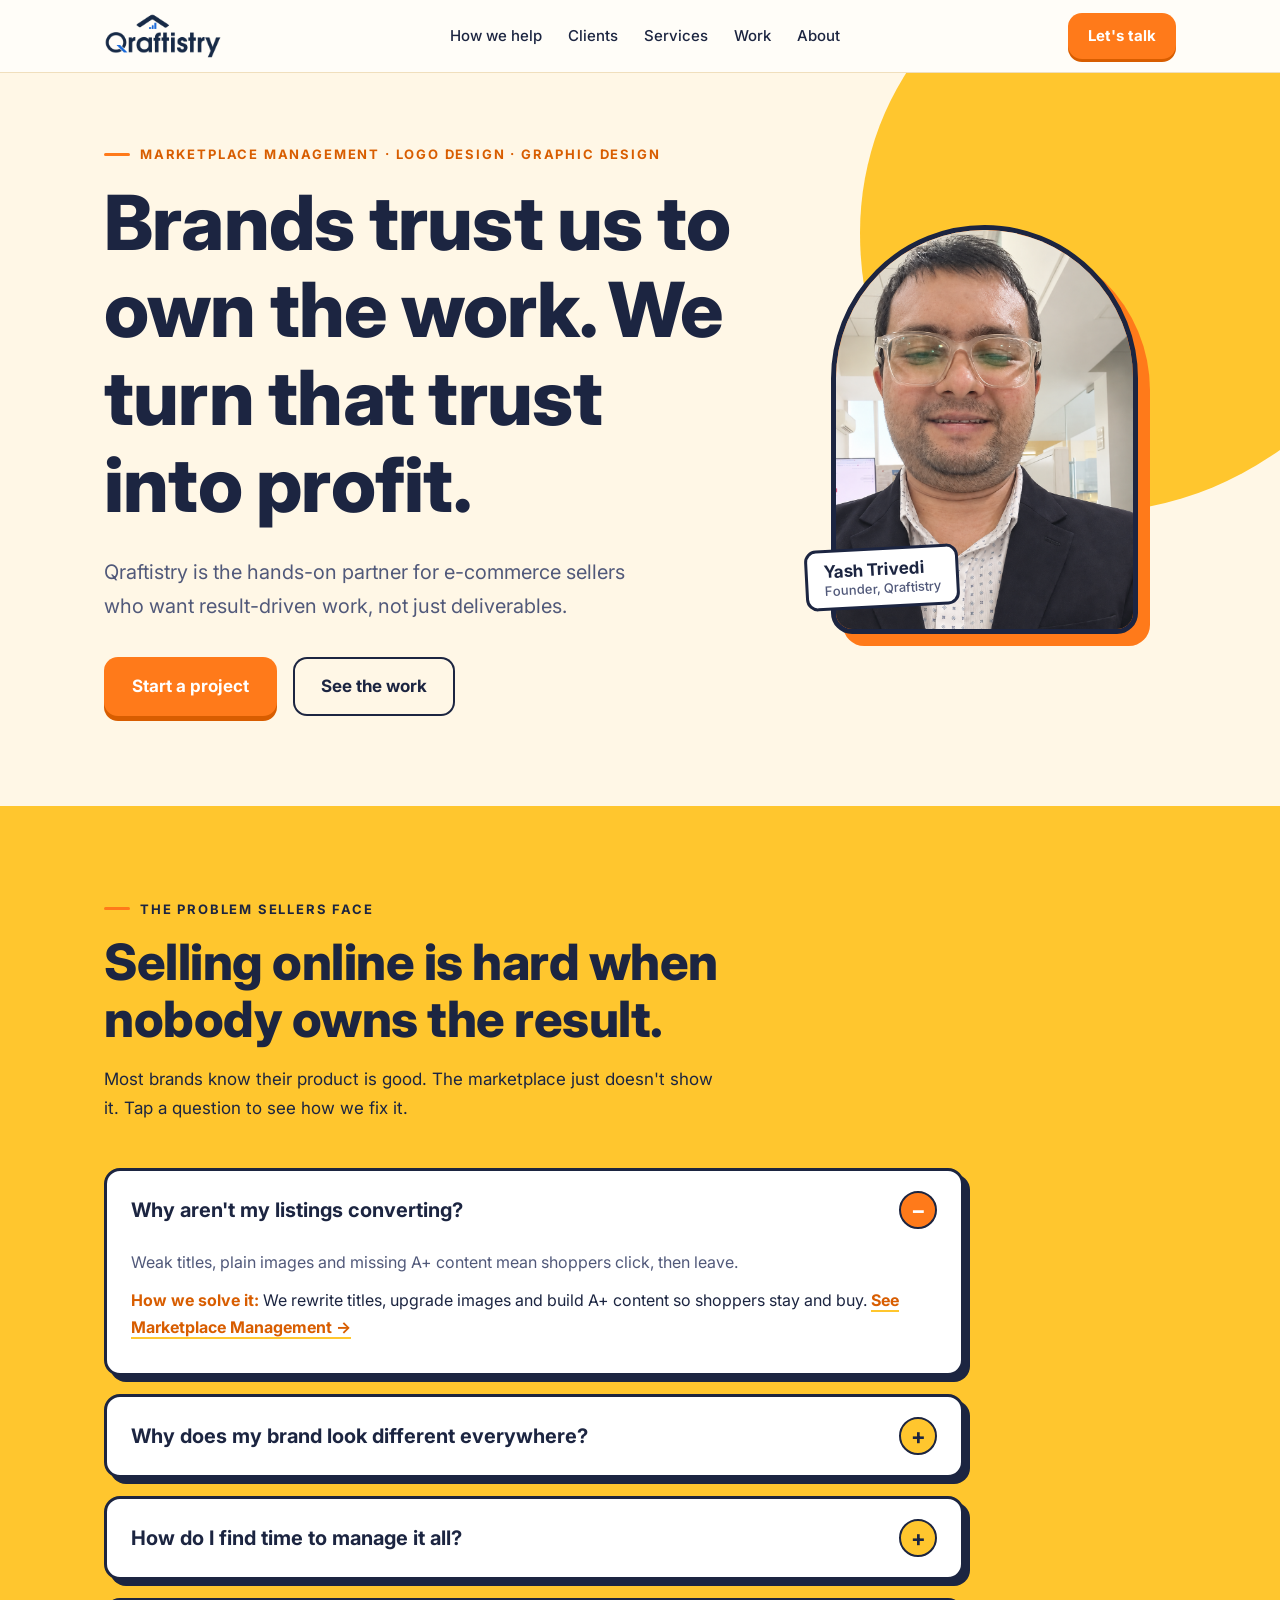
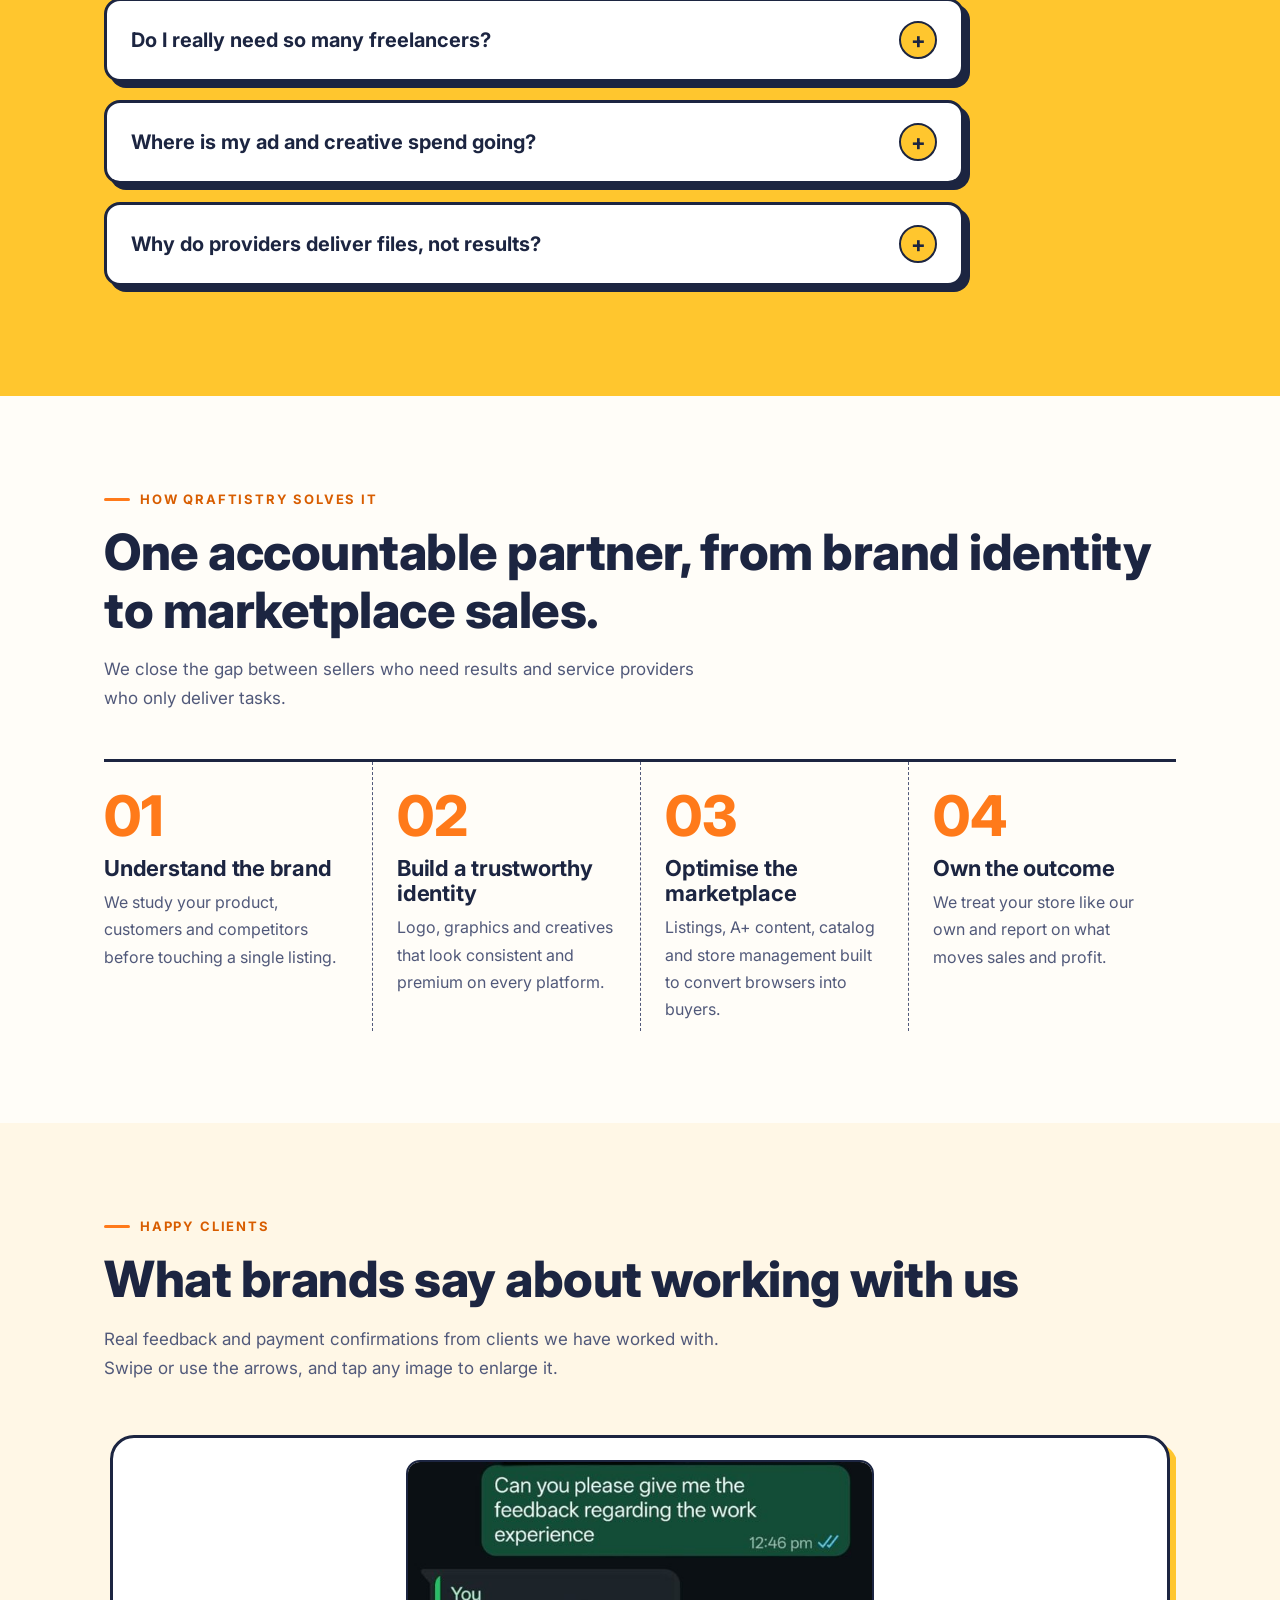
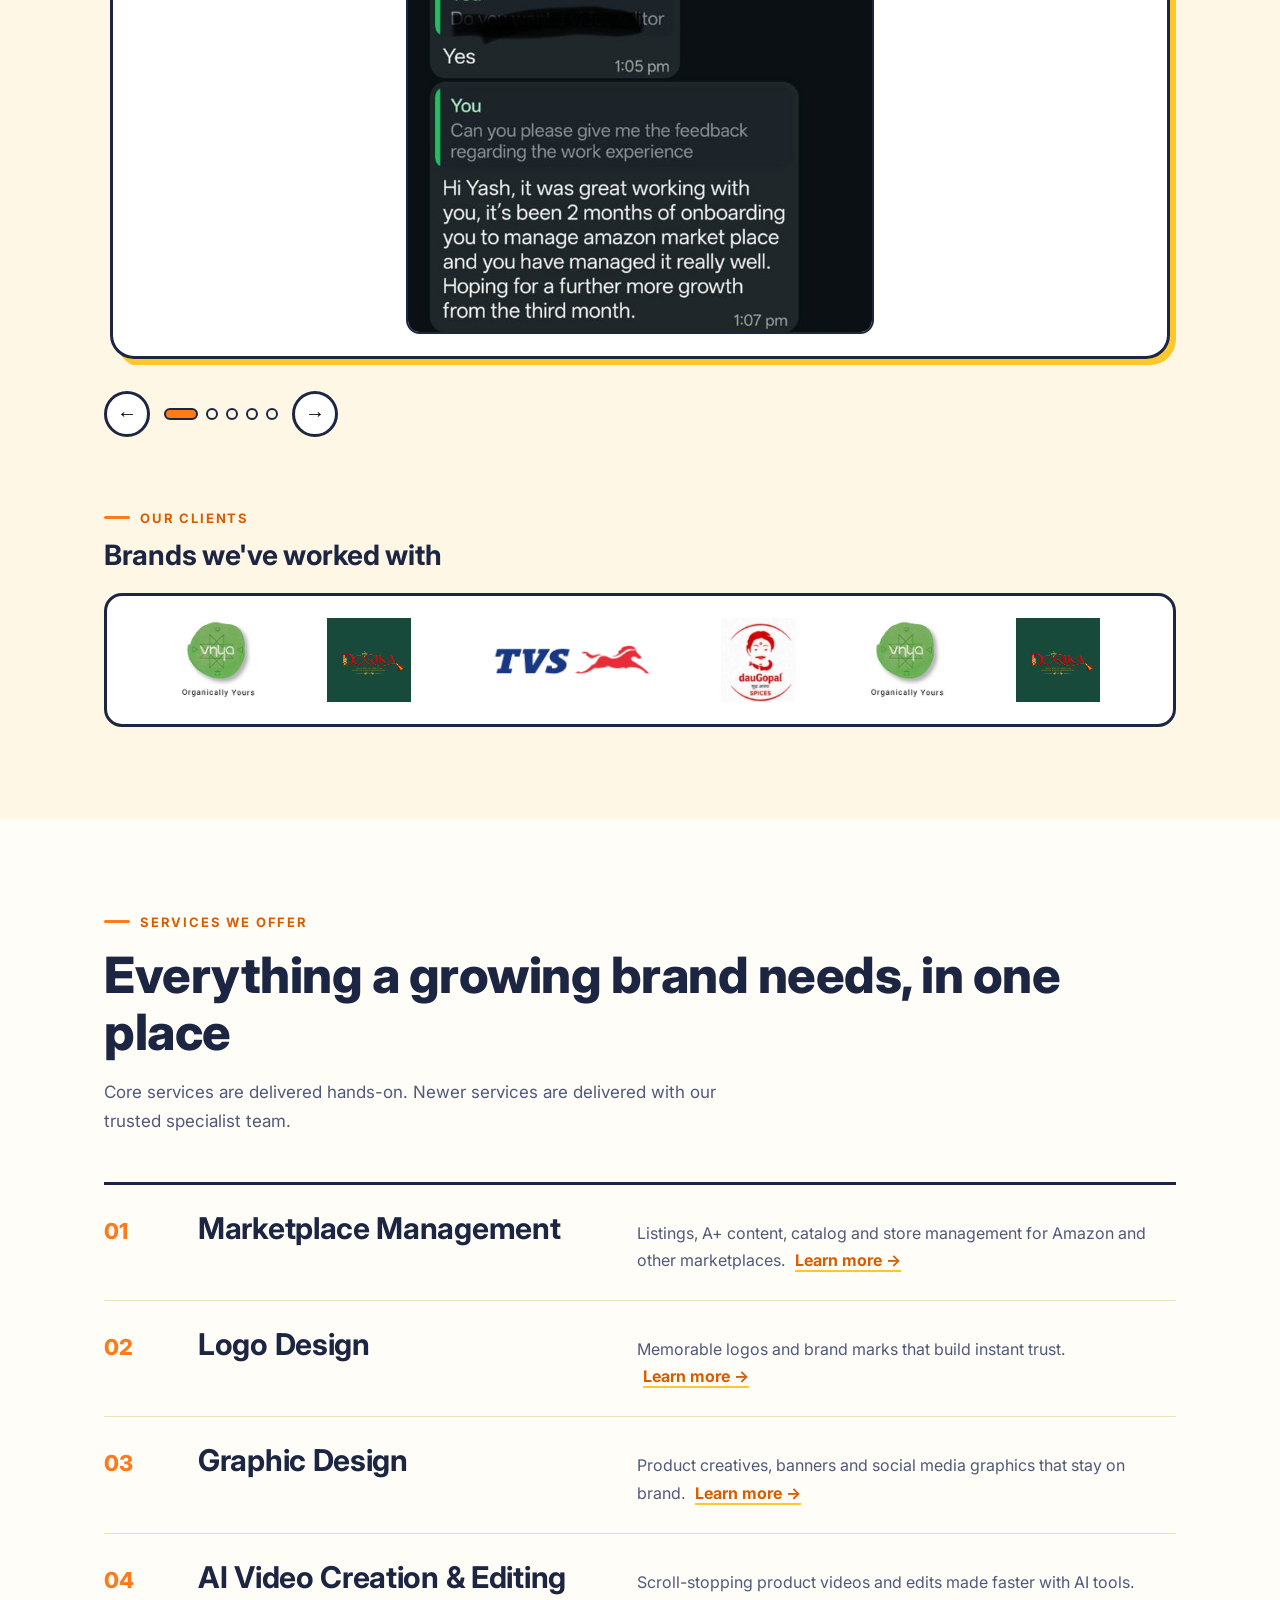
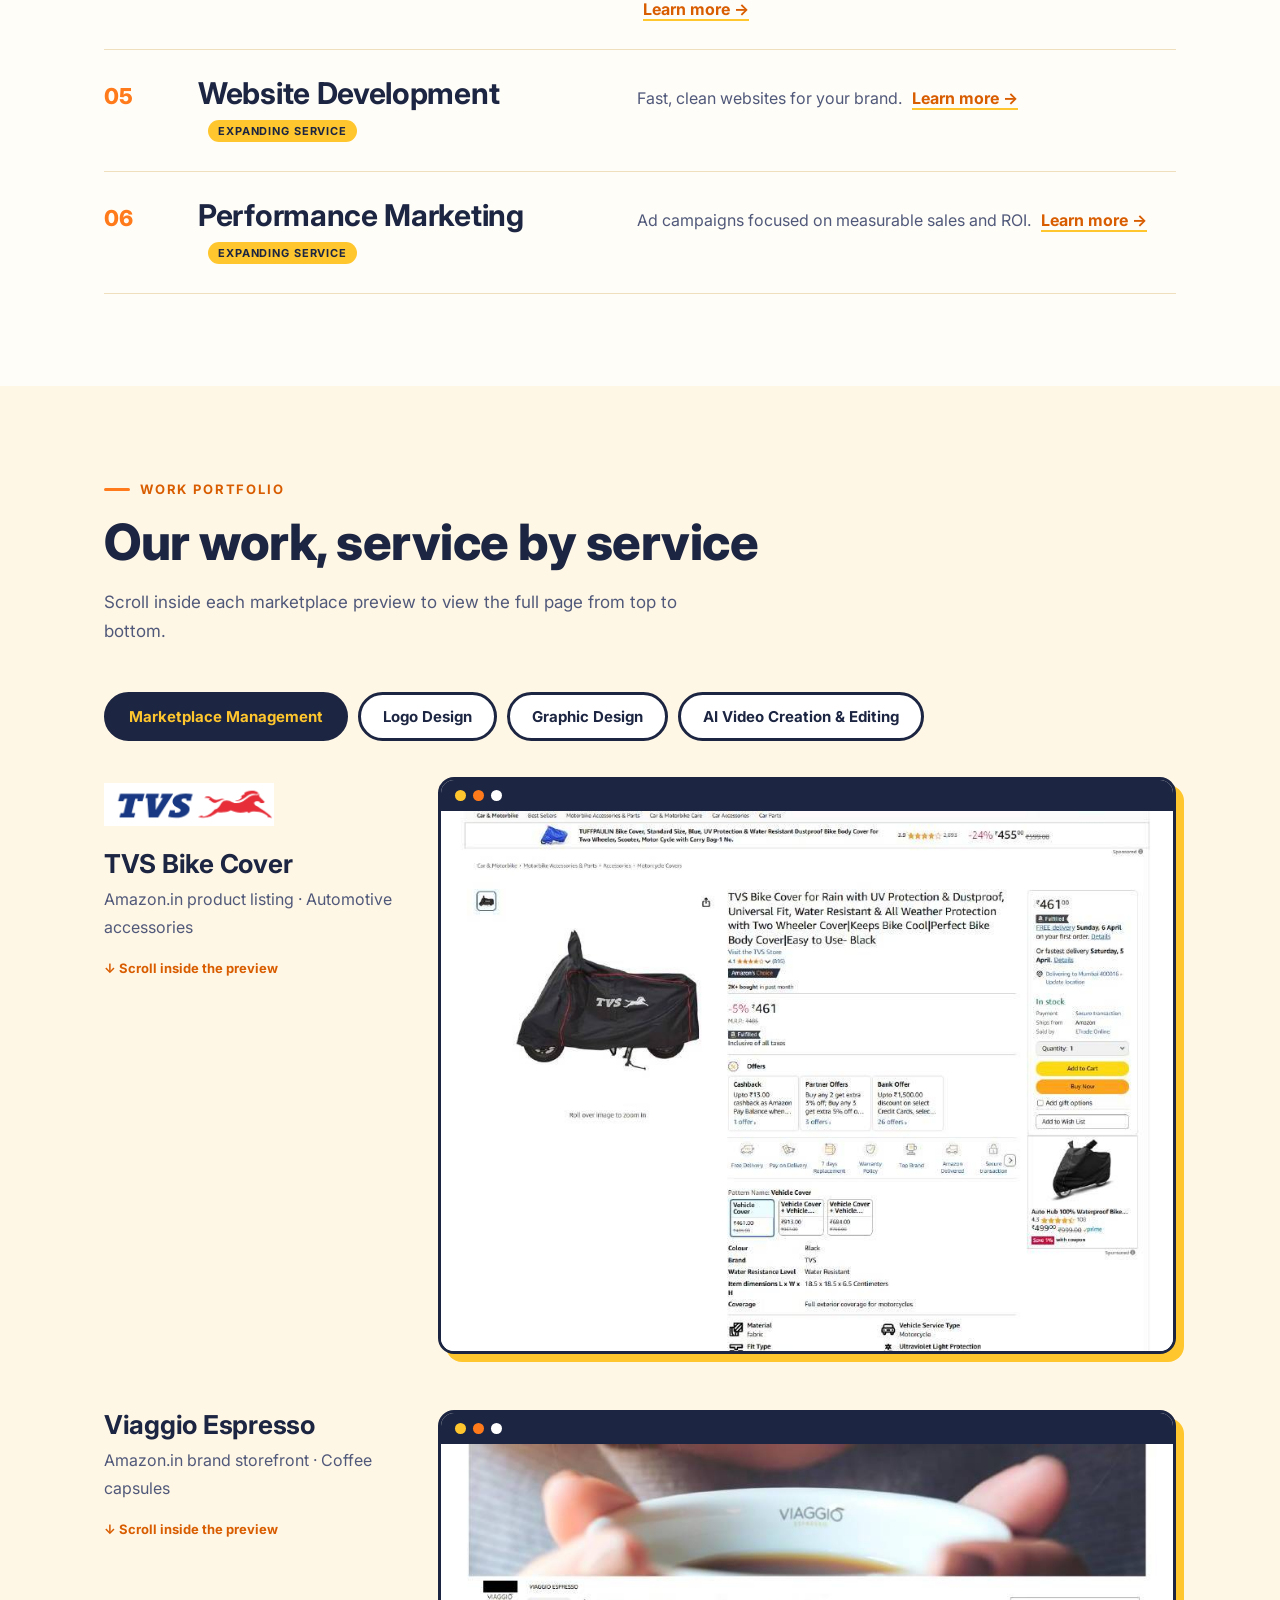
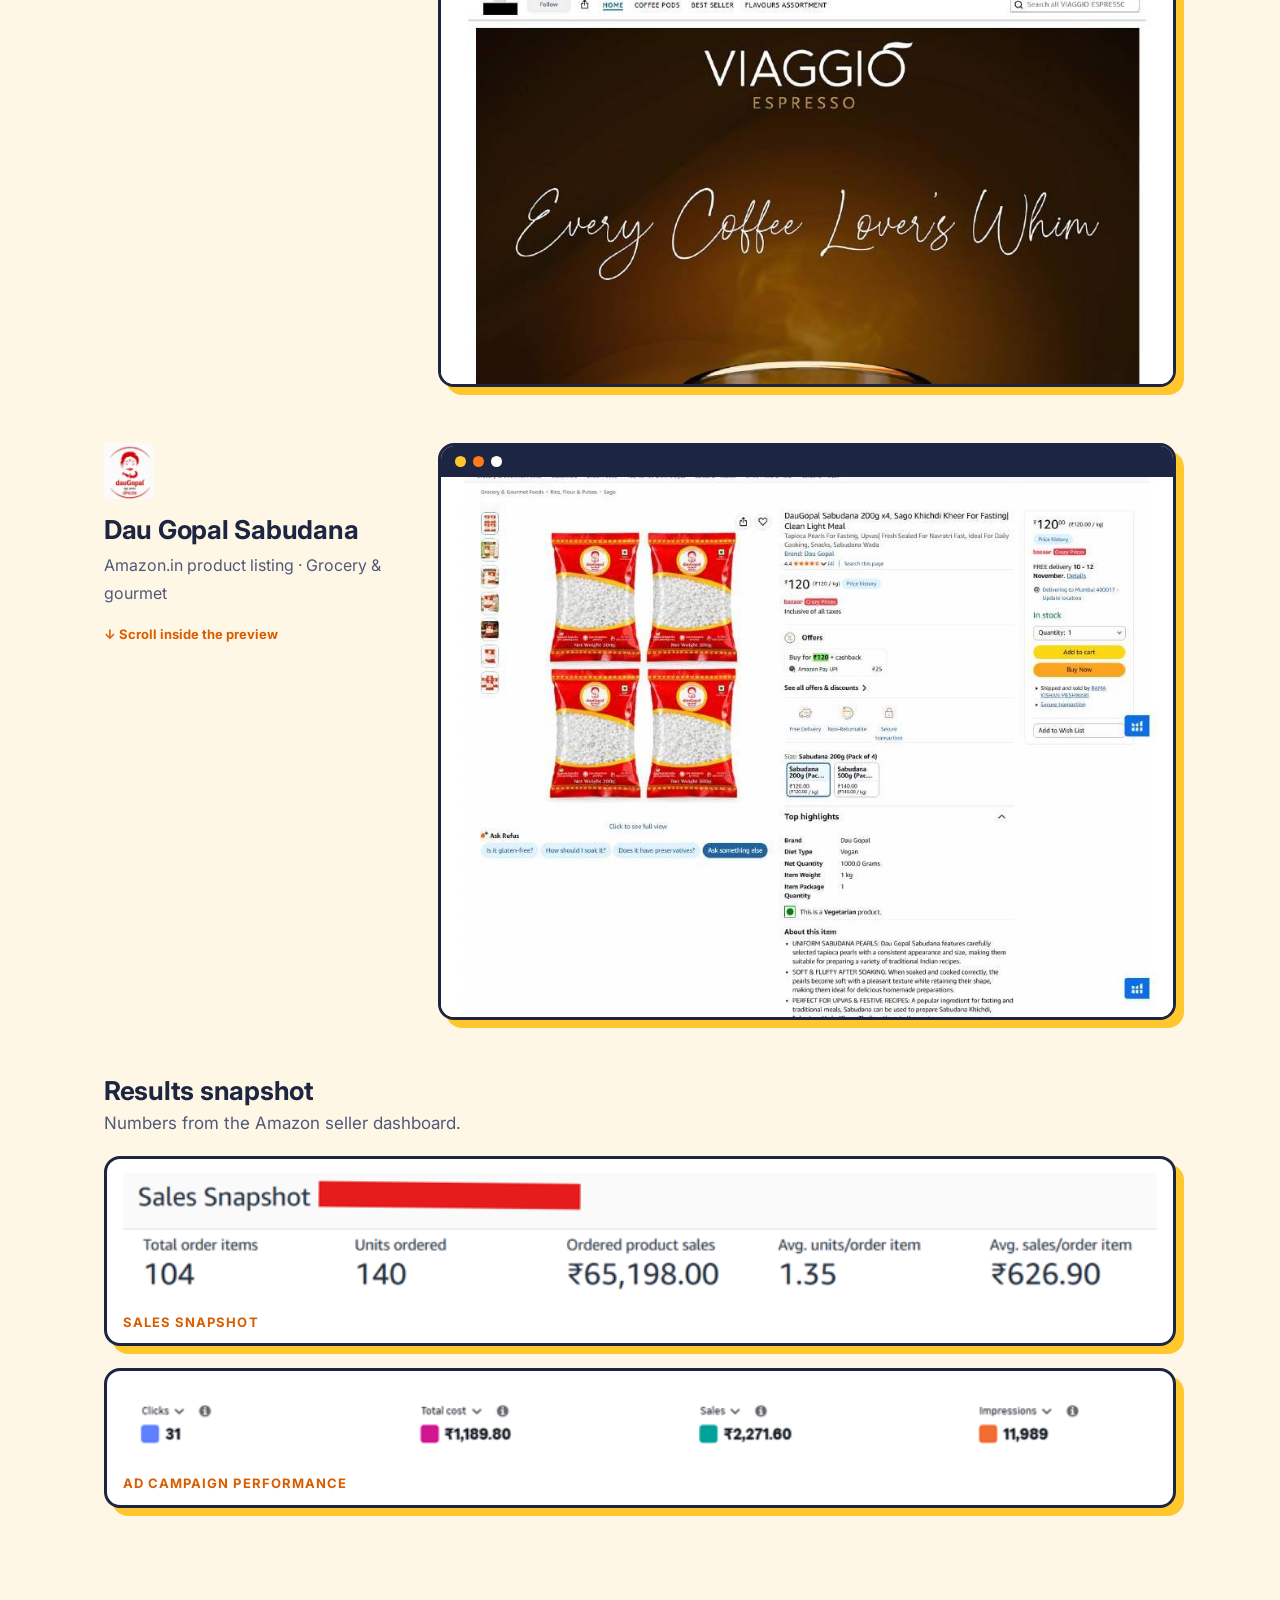
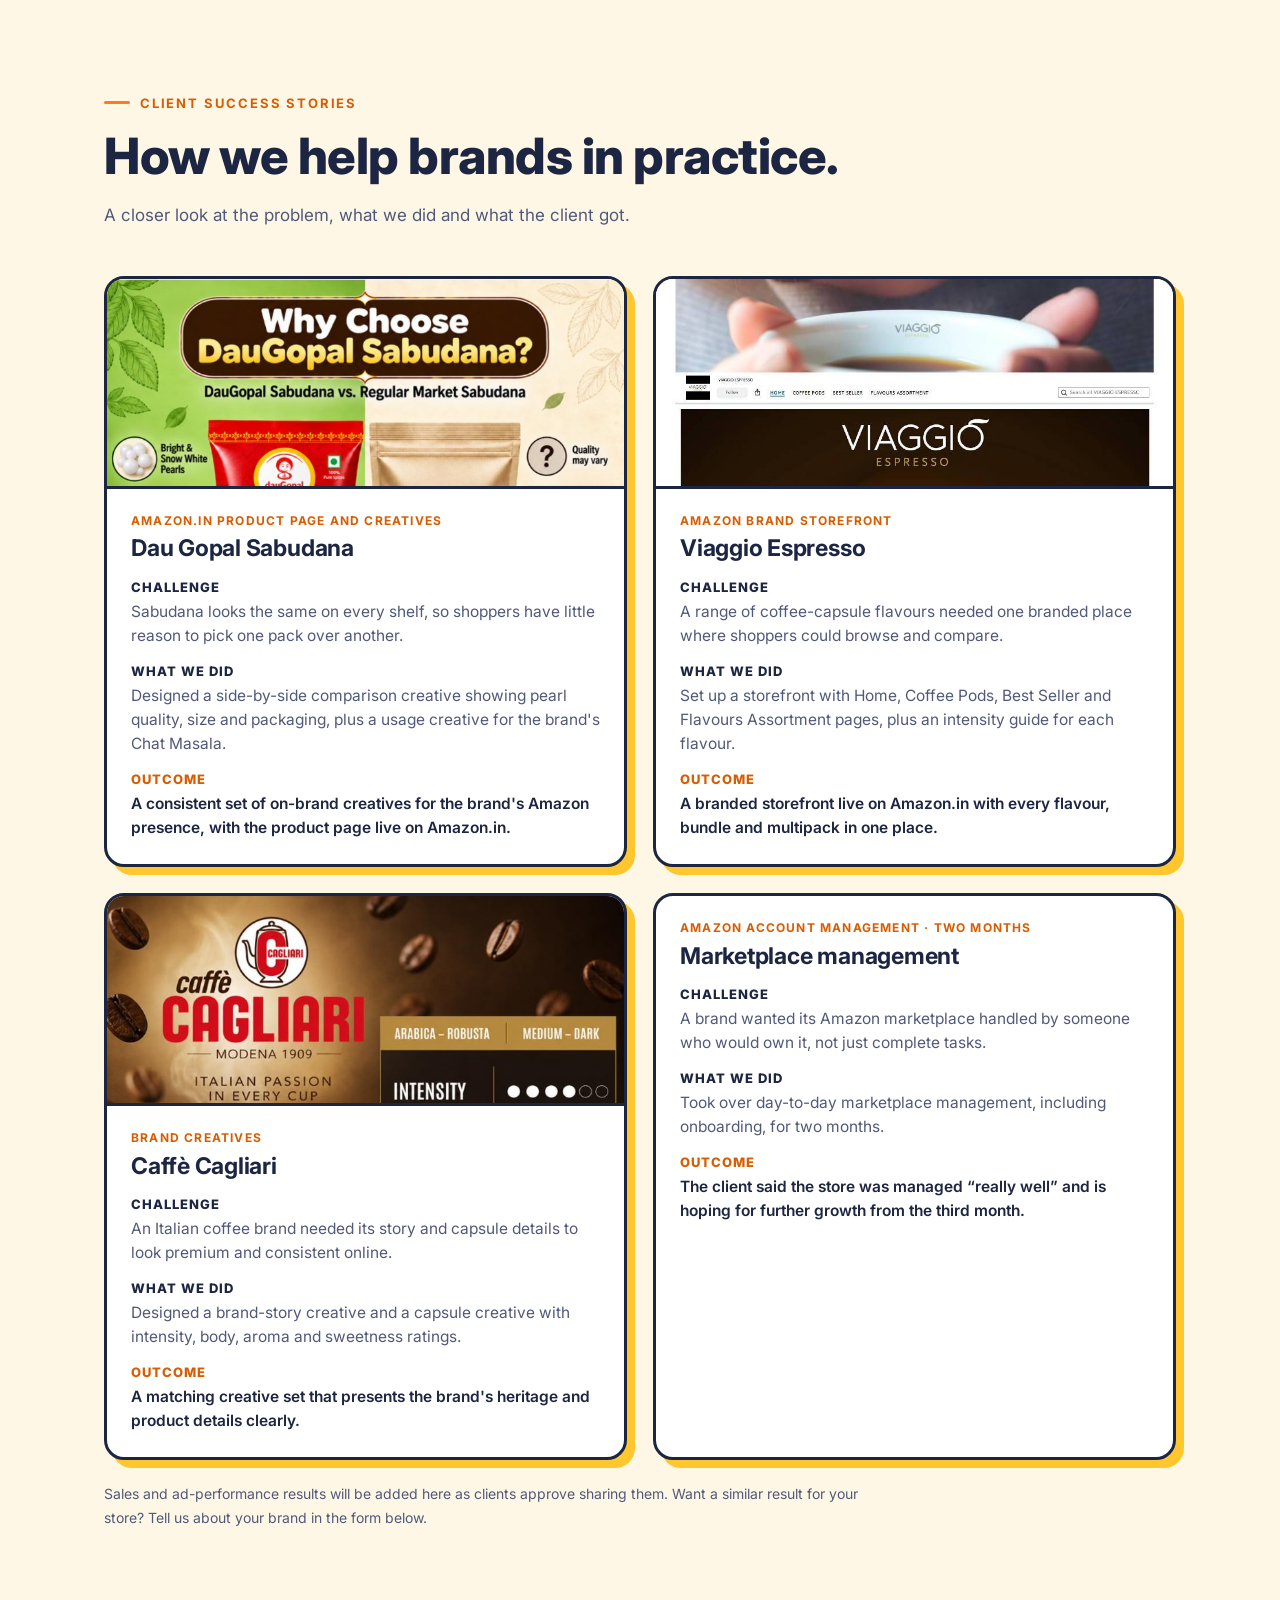
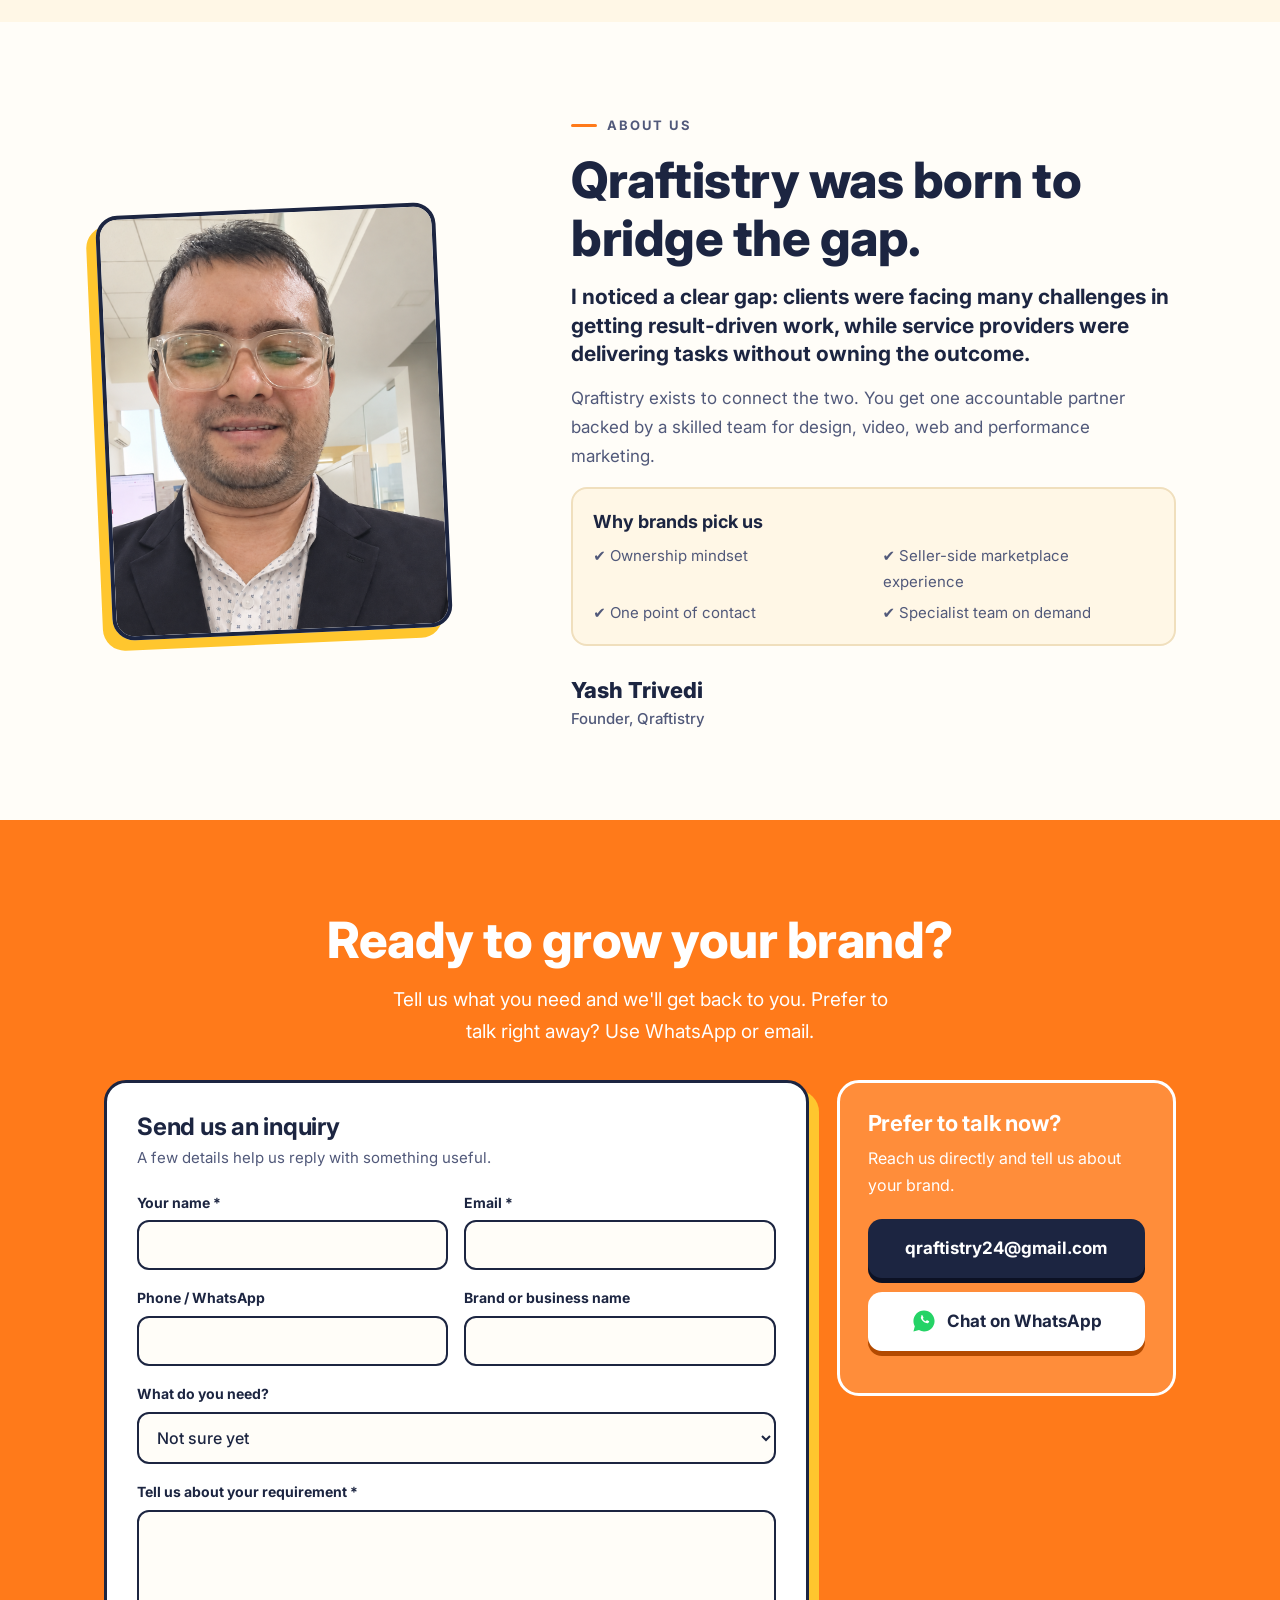
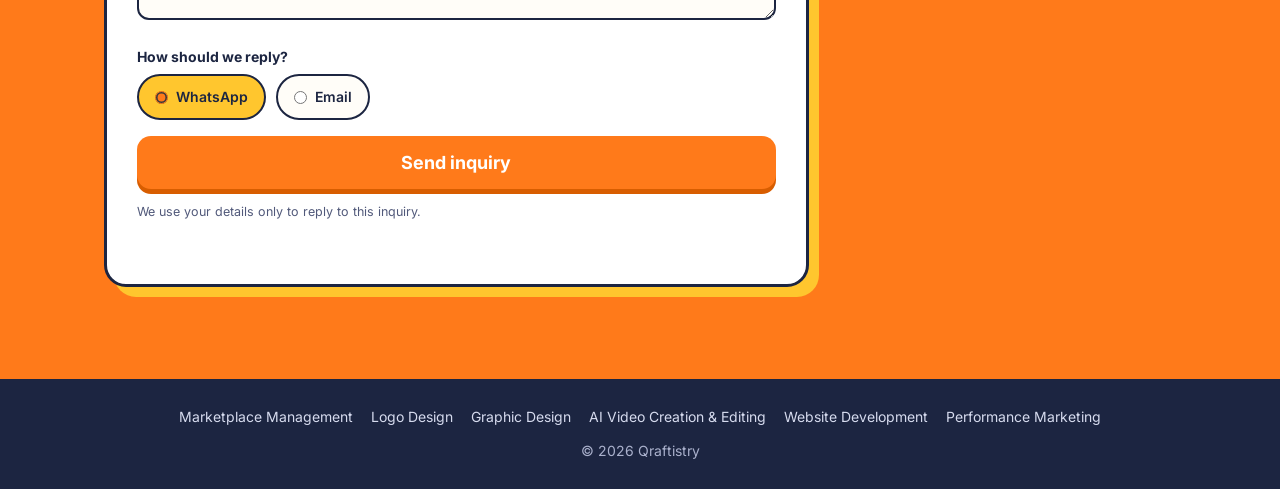
==== commit 3af83141: "Restore complete updated portfolio, service pages, and founder photo" ====
--- a/index.html
+++ b/index.html
@@ -8,15 +8,15 @@
 <link rel="preconnect" href="https://fonts.googleapis.com"><link rel="preconnect" href="https://fonts.gstatic.com" crossorigin>
 <link href="https://fonts.googleapis.com/css2?family=Inter:wght@400;500;600;700;800&display=swap" rel="stylesheet">
 <meta name="robots" content="index,follow,max-image-preview:large">
-<link rel="canonical" href="https://YOUR-SITE-URL/">
+<link rel="canonical" href="https://qraftistry24.github.io/web-Yt/">
 <meta property="og:type" content="website"><meta property="og:site_name" content="Qraftistry"><meta property="og:locale" content="en_IN">
 <meta property="og:title" content="Qraftistry | Marketplace Management, Logo &amp; Graphic Design for E-commerce Brands"><meta property="og:description" content="Qraftistry is a founder-led studio for e-commerce brands: marketplace management, logo design, graphic design and AI video from one accountable partner.">
-<meta property="og:url" content="https://YOUR-SITE-URL/"><meta property="og:image" content="https://YOUR-SITE-URL/assets/og-image.jpg"><meta property="og:image:width" content="1200"><meta property="og:image:height" content="630">
+<meta property="og:url" content="https://qraftistry24.github.io/web-Yt/"><meta property="og:image" content="https://qraftistry24.github.io/web-Yt/assets/og-image.jpg"><meta property="og:image:width" content="1200"><meta property="og:image:height" content="630">
 <meta property="og:image:alt" content="Qraftistry: brands trust us to own the work, we turn that trust into profit.">
-<meta name="twitter:card" content="summary_large_image"><meta name="twitter:title" content="Qraftistry | Marketplace Management, Logo &amp; Graphic Design for E-commerce Brands"><meta name="twitter:description" content="Qraftistry is a founder-led studio for e-commerce brands: marketplace management, logo design, graphic design and AI video from one accountable partner."><meta name="twitter:image" content="https://YOUR-SITE-URL/assets/og-image.jpg">
-<script type="application/ld+json">{"@context": "https://schema.org", "@graph": [{"@type": "Organization", "@id": "https://YOUR-SITE-URL/#org", "name": "Qraftistry", "url": "https://YOUR-SITE-URL/", "logo": "https://YOUR-SITE-URL/assets/qraftistry-logo.png", "email": "qraftistry24@gmail.com", "founder": {"@id": "https://YOUR-SITE-URL/#founder"}}, {"@type": "Person", "@id": "https://YOUR-SITE-URL/#founder", "name": "Yash Trivedi", "jobTitle": "Founder", "worksFor": {"@id": "https://YOUR-SITE-URL/#org"}, "image": "https://YOUR-SITE-URL/assets/yash.jpg"}, {"@type": "WebSite", "@id": "https://YOUR-SITE-URL/#website", "url": "https://YOUR-SITE-URL/", "name": "Qraftistry", "publisher": {"@id": "https://YOUR-SITE-URL/#org"}}, {"@type": "ProfessionalService", "@id": "https://YOUR-SITE-URL/#service", "name": "Qraftistry", "url": "https://YOUR-SITE-URL/", "image": "https://YOUR-SITE-URL/assets/og-image.jpg", "description": "Qraftistry is a founder-led studio for e-commerce brands: marketplace management, logo design, graphic design and AI video from one accountable partner.", "email": "qraftistry24@gmail.com", "parent": {"@id": "https://YOUR-SITE-URL/#org"}, "hasOfferCatalog": {"@type": "OfferCatalog", "name": "Qraftistry services", "itemListElement": [{"@type": "Offer", "itemOffered": {"@type": "Service", "name": "Marketplace Management", "url": "https://YOUR-SITE-URL/services/marketplace-management.html"}}, {"@type": "Offer", "itemOffered": {"@type": "Service", "name": "Logo Design", "url": "https://YOUR-SITE-URL/services/logo-design.html"}}, {"@type": "Offer", "itemOffered": {"@type": "Service", "name": "Graphic Design", "url": "https://YOUR-SITE-URL/services/graphic-design.html"}}, {"@type": "Offer", "itemOffered": {"@type": "Service", "name": "AI Video Creation & Editing", "url": "https://YOUR-SITE-URL/services/ai-video-creation-editing.html"}}, {"@type": "Offer", "itemOffered": {"@type": "Service", "name": "Website Development", "url": "https://YOUR-SITE-URL/services/website-development.html"}}, {"@type": "Offer", "itemOffered": {"@type": "Service", "name": "Performance Marketing", "url": "https://YOUR-SITE-URL/services/performance-marketing.html"}}]}}, {"@type": "FAQPage", "mainEntity": [{"@type": "Question", "name": "Why aren't my listings converting?", "acceptedAnswer": {"@type": "Answer", "text": "Weak titles, plain images and missing A+ content mean shoppers click, then leave. How we solve it: We rewrite titles, upgrade images and build A+ content so shoppers stay and buy."}}, {"@type": "Question", "name": "Why does my brand look different everywhere?", "acceptedAnswer": {"@type": "Answer", "text": "Logos, creatives and packaging drift apart, so the brand never feels trustworthy. How we solve it: We design your logo and creatives as one system, so every platform looks like the same company."}}, {"@type": "Question", "name": "How do I find time to manage it all?", "acceptedAnswer": {"@type": "Answer", "text": "Catalog, inventory, ads, creatives and reports pile up and the founder becomes the bottleneck. How we solve it: We take over the day-to-day store work so you get your time back for the business."}}, {"@type": "Question", "name": "Do I really need so many freelancers?", "acceptedAnswer": {"@type": "Answer", "text": "One for design, one for listings, one for video, and nobody accountable for sales. How we solve it: Design, listings and video come from one partner who answers for the result."}}, {"@type": "Question", "name": "Where is my ad and creative spend going?", "acceptedAnswer": {"@type": "Answer", "text": "Budgets get spent with no clear link to profit. How we solve it: We keep spend tied to sales and tell you plainly what is working."}}, {"@type": "Question", "name": "Why do providers deliver files, not results?", "acceptedAnswer": {"@type": "Answer", "text": "Agencies often never worked on the seller side, so they stop at the deliverable. How we solve it: We work from the seller side, so every piece is built to help the store sell."}}]}]}</script>
-<link rel="stylesheet" href="assets/style.css">
-<script src="assets/site.js" defer></script>
+<meta name="twitter:card" content="summary_large_image"><meta name="twitter:title" content="Qraftistry | Marketplace Management, Logo &amp; Graphic Design for E-commerce Brands"><meta name="twitter:description" content="Qraftistry is a founder-led studio for e-commerce brands: marketplace management, logo design, graphic design and AI video from one accountable partner."><meta name="twitter:image" content="https://qraftistry24.github.io/web-Yt/assets/og-image.jpg">
+<script type="application/ld+json">{"@context": "https://schema.org", "@graph": [{"@type": "Organization", "@id": "https://qraftistry24.github.io/web-Yt/#org", "name": "Qraftistry", "url": "https://qraftistry24.github.io/web-Yt/", "logo": "https://qraftistry24.github.io/web-Yt/assets/qraftistry-logo.png", "email": "qraftistry24@gmail.com", "founder": {"@id": "https://qraftistry24.github.io/web-Yt/#founder"}}, {"@type": "Person", "@id": "https://qraftistry24.github.io/web-Yt/#founder", "name": "Yash Trivedi", "jobTitle": "Founder", "worksFor": {"@id": "https://qraftistry24.github.io/web-Yt/#org"}, "image": "https://qraftistry24.github.io/web-Yt/assets/yash-trivedi.png"}, {"@type": "WebSite", "@id": "https://qraftistry24.github.io/web-Yt/#website", "url": "https://qraftistry24.github.io/web-Yt/", "name": "Qraftistry", "publisher": {"@id": "https://qraftistry24.github.io/web-Yt/#org"}}, {"@type": "ProfessionalService", "@id": "https://qraftistry24.github.io/web-Yt/#service", "name": "Qraftistry", "url": "https://qraftistry24.github.io/web-Yt/", "image": "https://qraftistry24.github.io/web-Yt/assets/og-image.jpg", "description": "Qraftistry is a founder-led studio for e-commerce brands: marketplace management, logo design, graphic design and AI video from one accountable partner.", "email": "qraftistry24@gmail.com", "parent": {"@id": "https://qraftistry24.github.io/web-Yt/#org"}, "hasOfferCatalog": {"@type": "OfferCatalog", "name": "Qraftistry services", "itemListElement": [{"@type": "Offer", "itemOffered": {"@type": "Service", "name": "Marketplace Management", "url": "https://qraftistry24.github.io/web-Yt/services/marketplace-management.html"}}, {"@type": "Offer", "itemOffered": {"@type": "Service", "name": "Logo Design", "url": "https://qraftistry24.github.io/web-Yt/services/logo-design.html"}}, {"@type": "Offer", "itemOffered": {"@type": "Service", "name": "Graphic Design", "url": "https://qraftistry24.github.io/web-Yt/services/graphic-design.html"}}, {"@type": "Offer", "itemOffered": {"@type": "Service", "name": "AI Video Creation & Editing", "url": "https://qraftistry24.github.io/web-Yt/services/ai-video-creation-editing.html"}}, {"@type": "Offer", "itemOffered": {"@type": "Service", "name": "Website Development", "url": "https://qraftistry24.github.io/web-Yt/services/website-development.html"}}, {"@type": "Offer", "itemOffered": {"@type": "Service", "name": "Performance Marketing", "url": "https://qraftistry24.github.io/web-Yt/services/performance-marketing.html"}}]}}, {"@type": "FAQPage", "mainEntity": [{"@type": "Question", "name": "Why aren't my listings converting?", "acceptedAnswer": {"@type": "Answer", "text": "Weak titles, plain images and missing A+ content mean shoppers click, then leave. How we solve it: We rewrite titles, upgrade images and build A+ content so shoppers stay and buy."}}, {"@type": "Question", "name": "Why does my brand look different everywhere?", "acceptedAnswer": {"@type": "Answer", "text": "Logos, creatives and packaging drift apart, so the brand never feels trustworthy. How we solve it: We design your logo and creatives as one system, so every platform looks like the same company."}}, {"@type": "Question", "name": "How do I find time to manage it all?", "acceptedAnswer": {"@type": "Answer", "text": "Catalog, inventory, ads, creatives and reports pile up and the founder becomes the bottleneck. How we solve it: We take over the day-to-day store work so you get your time back for the business."}}, {"@type": "Question", "name": "Do I really need so many freelancers?", "acceptedAnswer": {"@type": "Answer", "text": "One for design, one for listings, one for video, and nobody accountable for sales. How we solve it: Design, listings and video come from one partner who answers for the result."}}, {"@type": "Question", "name": "Where is my ad and creative spend going?", "acceptedAnswer": {"@type": "Answer", "text": "Budgets get spent with no clear link to profit. How we solve it: We keep spend tied to sales and tell you plainly what is working."}}, {"@type": "Question", "name": "Why do providers deliver files, not results?", "acceptedAnswer": {"@type": "Answer", "text": "Agencies often never worked on the seller side, so they stop at the deliverable. How we solve it: We work from the seller side, so every piece is built to help the store sell."}}]}]}</script>
+<link rel="stylesheet" href="assets/style.css?v=20261122">
+<script src="assets/site.js?v=20261122" defer></script>
 </head><body>
 
 <header class="nav"><div class="wrap">
@@ -33,7 +33,7 @@
     <p class="lead">Qraftistry is the hands-on partner for e-commerce sellers who want result-driven work, not just deliverables.</p>
     <div class="cta"><a class="btn" href="#contact" data-track="consultation_click" data-loc="hero">Start a project</a><a class="btn alt" href="#work">See the work</a></div>
   </div>
-  <div class="founder"><div class="frame"><img src="assets/yash.jpg" alt="Yash Trivedi, founder of Qraftistry"></div><div class="tag">Yash Trivedi<small>Founder, Qraftistry</small></div></div>
+  <div class="founder"><div class="frame"><img src="assets/yash-trivedi.png" width="940" height="1673" alt="Yash Trivedi, founder of Qraftistry"></div><div class="tag">Yash Trivedi<small>Founder, Qraftistry</small></div></div>
 </div></div>
 
 
@@ -125,7 +125,7 @@
   <p class="snote">Sales and ad-performance results will be added here as clients approve sharing them. Want a similar result for your store? Tell us about your brand in the form below.</p>
 </div></section>
 <section class="about" id="about"><div class="wrap">
-  <div class="ph"><img src="assets/yash.jpg" alt="Yash Trivedi"></div>
+  <div class="ph"><img src="assets/yash-trivedi.png" width="940" height="1673" alt="Yash Trivedi"></div>
   <div>
     <p class="kicker">About us</p>
     <h2>Qraftistry was born to bridge the gap.</h2>
--- a/assets/style.css
+++ b/assets/style.css
@@ -0,0 +1,318 @@
+
+:root{--ink:#1c2541;--ink2:#51597a;--cream:#fff7e6;--paper:#fffdf8;--yellow:#ffc62e;--orange:#ff7a1a;--orange-d:#d85d00;--line:#f0dfbd;color-scheme:light}
+*{box-sizing:border-box;margin:0;padding:0}html{scroll-behavior:smooth}
+body{font-family:'Inter',system-ui,sans-serif;background:var(--paper);color:var(--ink);line-height:1.7;font-size:17px}
+h1,h2,h3,.disp{font-family:'Inter',system-ui,sans-serif;line-height:1.15;letter-spacing:-.01em}
+img{max-width:100%;display:block}a{color:inherit;text-decoration:none}
+.wrap{max-width:1120px;margin:0 auto;padding:0 24px}section{padding:92px 0;position:relative}
+h2{font-size:clamp(30px,4.6vw,50px);font-weight:800;margin-bottom:16px}
+.kicker{font-weight:700;font-size:13px;letter-spacing:.14em;text-transform:uppercase;color:var(--orange-d);margin-bottom:14px;display:flex;align-items:center;gap:10px}
+.kicker:before{content:"";width:26px;height:3px;background:var(--orange);border-radius:3px}
+.sub{max-width:620px;color:var(--ink2);margin-bottom:46px}
+.btn{display:inline-block;font-weight:700;padding:15px 28px;border-radius:14px;background:var(--orange);color:#fff;box-shadow:0 5px 0 var(--orange-d);transition:transform .15s,box-shadow .15s}
+.btn:hover{transform:translateY(3px);box-shadow:0 2px 0 var(--orange-d)}
+.btn.alt{background:transparent;color:var(--ink);box-shadow:inset 0 0 0 2px var(--ink)}.btn.alt:hover{box-shadow:inset 0 0 0 2px var(--ink)}
+/* nav */
+.nav{position:sticky;top:0;z-index:30;background:rgba(255,253,248,.94);backdrop-filter:blur(8px);border-bottom:1px solid var(--line)}
+.nav .wrap{display:flex;align-items:center;justify-content:space-between;height:72px}
+.nav img{height:46px;width:auto}.nav nav{display:flex;gap:26px;font-weight:500;font-size:15px}
+.nav nav a:hover{color:var(--orange-d)}.nav .btn{padding:10px 20px;font-size:15px;box-shadow:0 3px 0 var(--orange-d)}
+@media(max-width:860px){.nav nav{display:none}}
+/* hero */
+.hero{position:relative;background:var(--cream);overflow:hidden;padding:70px 0 90px}
+.hero:before{content:"";position:absolute;right:-140px;top:-120px;width:560px;height:560px;background:var(--yellow);border-radius:46% 54% 60% 40%/50% 40% 60% 50%}
+.hero .wrap{display:grid;grid-template-columns:minmax(0,1.25fr) minmax(0,.75fr);gap:50px;align-items:center;position:relative}
+.hero h1{font-size:clamp(40px,6.4vw,76px);font-weight:800}
+.hero h1 u{text-decoration:none;position:relative}
+.hero h1 u svg{position:absolute;left:0;bottom:-12px;width:100%;height:16px}
+.hero p.lead{font-size:20px;color:var(--ink2);max-width:540px;margin:26px 0 34px}
+.hero .cta{display:flex;gap:16px;flex-wrap:wrap}
+.founder{position:relative;justify-self:center;width:min(360px,80%)}
+.founder .frame{border-radius:160px 160px 22px 22px;overflow:hidden;border:5px solid var(--ink);background:var(--orange);aspect-ratio:3/4;box-shadow:12px 12px 0 var(--orange)}
+.founder img{width:100%;height:100%;object-fit:cover;object-position:50% 0%}
+.founder .tag{position:absolute;left:-26px;bottom:26px;background:#fff;border:3px solid var(--ink);border-radius:12px;padding:8px 16px;font-weight:700;transform:rotate(-3deg);line-height:1.3}
+.founder .tag small{display:block;font-weight:500;color:var(--ink2);font-size:13px}
+@media(max-width:860px){.hero .wrap{grid-template-columns:1fr}.founder{order:-1;width:230px}.hero:before{width:360px;height:360px}}
+.strip{background:var(--ink);color:#fff;padding:20px 0;font-size:14px}.strip .wrap{display:flex;gap:14px 34px;flex-wrap:wrap;align-items:center;justify-content:center}
+.strip b{color:var(--yellow);font-family:'Inter',system-ui,sans-serif;font-size:18px;margin-right:6px}
+/* pain */
+.pain{background:var(--yellow)}
+.pain h2{max-width:640px}
+.notes{display:grid;grid-template-columns:repeat(3,1fr);gap:24px;margin-top:40px}
+.note{background:#fff;border:3px solid var(--ink);border-radius:16px;padding:24px;box-shadow:6px 6px 0 var(--ink)}
+.note h3{font-size:21px;margin-bottom:8px}.note p{font-size:15.5px;color:var(--ink2);line-height:1.55}
+.note:nth-child(3n+1){transform:rotate(-1.2deg)}.note:nth-child(3n+2){transform:rotate(1deg);margin-top:14px}.note:nth-child(3n){transform:rotate(-.6deg)}
+.pain .close{margin-top:54px;font-family:'Inter',system-ui,sans-serif;font-weight:700;font-size:clamp(22px,3vw,32px);max-width:760px;line-height:1.25}
+.pain .close span{background:var(--ink);color:var(--yellow);padding:0 8px;box-decoration-break:clone}
+@media(max-width:900px){.notes{grid-template-columns:1fr 1fr}}@media(max-width:560px){.notes{grid-template-columns:1fr}.note:nth-child(n){margin-top:0}}
+/* solution */
+.steps{display:grid;grid-template-columns:repeat(4,1fr);gap:0;border-top:3px solid var(--ink)}
+.step{padding:26px 24px 8px 0;position:relative}.step+.step{padding-left:24px;border-left:1px dashed var(--ink2)}
+.step .n{font-family:'Inter',system-ui,sans-serif;font-weight:800;font-size:56px;color:var(--orange);line-height:1}
+.step h3{font-size:22px;margin:12px 0 8px}.step p{color:var(--ink2);font-size:16px}
+@media(max-width:900px){.steps{grid-template-columns:1fr 1fr}.step:nth-child(3){border-left:0;padding-left:0}.step{padding-bottom:26px}}
+@media(max-width:560px){.steps{grid-template-columns:1fr}.step+.step{border-left:0;padding-left:0;border-top:1px dashed var(--ink2)}}
+/* testimonials */
+.proof{background:var(--cream)}
+.slider{overflow:hidden;border-radius:26px}.track{display:flex;transition:transform .55s cubic-bezier(.6,.05,.2,1)}
+.slide{min-width:100%;padding:6px}
+.tcard{background:#fff;border:3px solid var(--ink);border-radius:24px;padding:34px;display:grid;grid-template-columns:150px 1fr 230px;gap:34px;align-items:center;box-shadow:8px 8px 0 var(--yellow)}
+.logo-tile{aspect-ratio:1;border-radius:20px;background:var(--cream);display:grid;place-items:center;padding:16px;border:2px solid var(--line)}
+.logo-tile img{max-height:110px;object-fit:contain}
+.q{font-family:'Inter',system-ui,sans-serif;font-weight:700;font-size:clamp(20px,2.3vw,27px);line-height:1.3}
+.q:before{content:"“";color:var(--orange);font-size:1.6em;line-height:0;vertical-align:-.3em;margin-right:4px}
+.who{margin-top:18px;font-size:15px;color:var(--ink2)}.who b{color:var(--ink);display:block;font-size:16px}
+.thumbs{display:flex;flex-direction:column;gap:10px}.thumbs p{font-size:12px;font-weight:700;letter-spacing:.1em;text-transform:uppercase;color:var(--orange-d)}
+.thumbs .row{display:flex;gap:10px}.thumbs button{border:2px solid var(--ink);border-radius:10px;padding:0;overflow:hidden;cursor:zoom-in;background:#fff;width:100%;height:112px;position:relative}
+.thumbs button img{width:100%;height:100%;object-fit:cover;object-position:top}
+.thumbs button span{position:absolute;left:0;right:0;bottom:0;background:var(--ink);color:#fff;font:700 11px 'Inter',system-ui,sans-serif;padding:3px}
+@media(max-width:940px){.tcard{grid-template-columns:1fr;text-align:left}.logo-tile{width:120px}}
+.ctrl{display:flex;gap:14px;align-items:center;margin-top:26px}
+.ctrl button{width:46px;height:46px;border-radius:50%;border:3px solid var(--ink);background:#fff;font-size:20px;cursor:pointer;font-weight:700}.ctrl button:hover{background:var(--yellow)}
+.dots{display:flex;gap:8px}.dots i{width:12px;height:12px;border-radius:50%;border:2px solid var(--ink);cursor:pointer}.dots i.on{background:var(--orange);width:34px;border-radius:8px}
+
+.tcard{display:block!important;padding:26px 28px 30px!important}
+.tcard .cl{font-weight:700;font-size:15px;letter-spacing:.08em;text-transform:uppercase;color:var(--orange-d);margin-bottom:16px}
+.shots{display:flex;gap:18px;justify-content:center;align-items:flex-start}
+.shots button{flex:1 1 0;min-width:0;border:2px solid var(--ink);border-radius:14px;overflow:hidden;padding:0;background:#fff;cursor:zoom-in}
+.shots img{width:100%;height:auto;display:block}
+@media(max-width:640px){.shots{flex-direction:column}.shots button{flex:none;width:100%}}
+.lh{font-size:28px;margin:-4px 0 22px}
+.marq{overflow:hidden;border:3px solid var(--ink);border-radius:18px;background:#fff;padding:22px 0}
+.mtrack{display:flex;gap:70px;width:max-content;animation:mq 22s linear infinite;align-items:center;padding-left:70px}
+.marq:hover .mtrack{animation-play-state:paused}
+.mtrack span{display:grid;place-items:center;height:84px}.mtrack img{max-height:84px;max-width:170px;object-fit:contain}
+@keyframes mq{to{transform:translateX(-50%)}}
+@media(prefers-reduced-motion:reduce){.mtrack{animation:none}}
+/* services */
+.svc{border-top:3px solid var(--ink)}
+.row{display:grid;grid-template-columns:70px 1fr 1.3fr;gap:24px;padding:26px 0;border-bottom:1px solid var(--line);align-items:baseline;transition:background .2s,padding .2s}
+.row:hover{background:var(--cream);padding-left:14px}
+.row .n{font-family:'Inter',system-ui,sans-serif;font-weight:800;color:var(--orange);font-size:22px}
+.row h3{font-size:clamp(22px,2.6vw,30px)}.row p{color:var(--ink2);font-size:16px}
+.chip{display:inline-block;margin-left:10px;font:700 11px 'Inter',system-ui,sans-serif;letter-spacing:.08em;text-transform:uppercase;background:var(--yellow);padding:4px 10px;border-radius:20px;vertical-align:middle}
+@media(max-width:760px){.row{grid-template-columns:44px 1fr;gap:4px 14px}.row p{grid-column:2}}
+/* work */
+.work{background:var(--cream)}
+.tabs{display:flex;flex-wrap:wrap;gap:10px;margin-bottom:36px}
+.tabs button{font:700 15px 'Inter',system-ui,sans-serif;padding:12px 22px;border-radius:40px;border:3px solid var(--ink);background:#fff;color:var(--ink);cursor:pointer}
+.tabs button.on{background:var(--ink);color:var(--yellow)}
+.panel{display:none}.panel.on{display:block}
+.proj{display:grid;grid-template-columns:300px 1fr;gap:34px;margin-bottom:56px;align-items:start}
+.proj .info{position:sticky;top:96px}
+.proj .lg{height:56px;display:flex;align-items:center;margin-bottom:16px}.proj .lg img{max-height:56px;max-width:170px;object-fit:contain}
+.proj h3{font-size:26px;margin-bottom:8px}.proj p{color:var(--ink2);font-size:16px}
+.proj .hint{margin-top:16px;font-size:13px;font-weight:700;color:var(--orange-d)}
+.browser{border:3px solid var(--ink);border-radius:16px;overflow:hidden;background:#fff;box-shadow:8px 8px 0 var(--yellow)}
+.browser .bar{background:var(--ink);padding:10px 14px;display:flex;gap:7px}.browser .bar i{width:11px;height:11px;border-radius:50%;background:var(--yellow)}.browser .bar i:nth-child(2){background:var(--orange)}.browser .bar i:nth-child(3){background:#fff}
+.browser .scr{height:540px;overflow-y:auto}.browser .scr img{width:100%}
+@media(max-width:900px){.proj{grid-template-columns:1fr}.proj .info{position:static}}
+.showcase{display:grid;grid-template-columns:1fr 340px;gap:34px;align-items:center}
+.showcase .big{border:3px solid var(--ink);border-radius:22px;overflow:hidden;box-shadow:8px 8px 0 var(--yellow)}
+.showcase h3{font-size:28px;margin-bottom:10px}.showcase p{color:var(--ink2)}
+video{width:100%;display:block;background:#000}
+@media(max-width:860px){.showcase{grid-template-columns:1fr}}
+.soon{border:3px dashed var(--ink2);border-radius:22px;padding:56px 30px;text-align:center;background:#fff}
+.soon h3{font-size:26px;margin-bottom:8px}.soon p{color:var(--ink2);max-width:480px;margin:0 auto 22px}
+.results{margin-top:8px}.results h3{font-size:26px}.results .rs{color:var(--ink2);margin:4px 0 18px}
+.rgrid{display:grid;gap:22px}.rgrid figure{background:#fff;border:3px solid var(--ink);border-radius:16px;padding:14px 16px 10px;box-shadow:8px 8px 0 var(--yellow)}
+.rgrid button{border:0;background:none;width:100%;cursor:zoom-in;display:block}.rgrid img{width:100%}
+.rgrid figcaption{font-weight:700;font-size:13px;letter-spacing:.08em;text-transform:uppercase;color:var(--orange-d);margin-top:8px}
+.gfx{display:grid;grid-template-columns:1fr 1fr;gap:26px}.gfx button{border:3px solid var(--ink);border-radius:18px;overflow:hidden;padding:0;background:#fff;cursor:zoom-in;box-shadow:8px 8px 0 var(--yellow);transition:transform .2s}.gfx button:hover{transform:translateY(-4px) rotate(-.6deg)}.gfx img{width:100%;display:block}
+@media(max-width:640px){.gfx{grid-template-columns:1fr}}
+.why{display:grid;grid-template-columns:1fr 1fr;gap:6px 18px;background:var(--cream);border:2px solid var(--line);border-radius:16px;padding:18px 20px;margin-top:6px;font-size:15px;color:var(--ink2)}.why b{grid-column:1/-1;color:var(--ink);font-family:'Inter',system-ui,sans-serif;font-size:18px}
+@media(max-width:560px){.why{grid-template-columns:1fr}}
+.reach{display:flex;gap:18px;justify-content:center;align-items:center;flex-wrap:wrap}
+.wa{display:inline-flex;align-items:center;gap:10px;background:#fff;color:var(--ink);font-weight:700;font-size:19px;padding:15px 26px;border-radius:14px;box-shadow:0 5px 0 #b34a00;transition:transform .15s,box-shadow .15s}.wa:hover{transform:translateY(3px);box-shadow:0 2px 0 #b34a00}
+section[id]{scroll-margin-top:72px}
+/* about */
+.about .wrap{display:grid;grid-template-columns:.8fr 1.2fr;gap:64px;align-items:center}
+.about .ph{position:relative;max-width:340px}
+.about .ph img{width:100%;height:auto;border:4px solid var(--ink);border-radius:22px;aspect-ratio:4/5;object-fit:cover;object-position:50% 0%;transform:rotate(-2.5deg);box-shadow:-10px 10px 0 var(--yellow)}
+.about p{color:var(--ink2);margin-bottom:16px}.about p.big{font-size:21px;color:var(--ink);font-family:'Inter',system-ui,sans-serif;font-weight:700;line-height:1.35}
+.sig{margin-top:26px;font-family:'Inter',system-ui,sans-serif;font-weight:800;font-size:22px}.sig small{display:block;font:500 15px 'Inter',system-ui,sans-serif;color:var(--ink2)}
+@media(max-width:860px){.about .wrap{grid-template-columns:1fr;gap:40px}}
+/* contact */
+.contact{background:var(--orange);color:#fff;text-align:center;overflow:hidden}
+.contact h2{color:#fff;max-width:760px;margin:0 auto 14px}.contact p{max-width:520px;margin:0 auto 32px;font-size:19px}
+.contact .btn{background:var(--ink);box-shadow:0 5px 0 #0c1124;font-size:20px;padding:18px 34px}
+footer{background:var(--ink);color:#aab1cc;font-size:14px;text-align:center;padding:26px}
+/* lightbox */
+.lb{position:fixed;inset:0;background:rgba(28,37,65,.92);display:none;place-items:center;z-index:99;padding:24px;cursor:zoom-out}.lb.on{display:grid}
+.lb img{max-height:92vh;max-width:min(92vw,900px);border-radius:14px;border:3px solid #fff}
+
+/* ===== mobile-friendly layer (design unchanged) ===== */
+html{-webkit-text-size-adjust:100%}
+.swipe,.wafab{display:none}.wafab{transition:opacity .25s,transform .25s}.wafab.hide{opacity:0;pointer-events:none;transform:scale(.8)}
+@media(max-width:700px){
+ body{font-size:16px;line-height:1.6}
+ .wrap{padding:0 18px}section{padding:46px 0}
+ h2{font-size:27px;margin-bottom:10px}.sub{margin-bottom:24px;font-size:15.5px}.kicker{margin-bottom:10px;font-size:12px}
+ .nav .wrap{height:60px}.nav img{height:38px}.nav .btn{padding:9px 16px;font-size:14px}
+ /* hero: big photo first */
+ .hero{padding:26px 0 44px}.hero:before{width:380px;height:380px;right:-150px;top:-110px}
+ .hero .wrap{gap:26px}
+ .founder{order:-1;width:min(82vw,330px);margin:0 auto}
+ .founder .tag{left:-6px;bottom:20px;padding:7px 14px;font-size:15px}
+ .hero h1{font-size:32px;line-height:1.14}.hero h1 u svg{height:12px;bottom:-9px}
+ .hero p.lead{font-size:16.5px;margin:18px 0 22px}
+ .hero .cta{gap:12px}.hero .cta .btn{flex:1 1 0;text-align:center;padding:14px 12px}
+ .btn{padding:14px 22px}
+ /* problems: swipe row instead of long stack */
+ .notes{display:flex!important;overflow-x:auto;scroll-snap-type:x mandatory;gap:16px;margin:22px -18px 0;padding:6px 18px 18px;-webkit-overflow-scrolling:touch;scrollbar-width:none}
+ .notes::-webkit-scrollbar{display:none}
+ .note,.note:nth-child(n){flex:0 0 80%;scroll-snap-align:center;transform:none;margin:0;padding:20px}
+ .swipe{display:block;font-weight:700;font-size:13px;color:var(--ink);margin-top:-2px}
+ /* solution: 2 x 2 */
+ .steps{grid-template-columns:1fr 1fr!important}
+ .step,.step+.step,.step:nth-child(3){padding:16px 10px 8px 0;border-left:0;border-top:0}
+ .step:nth-child(even){padding-left:14px;border-left:1px dashed var(--ink2)}
+ .step .n{font-size:38px}.step h3{font-size:18px;margin:8px 0 6px}.step p{font-size:14px;line-height:1.5}
+ /* clients: swipe screenshots */
+ .tcard{padding:16px 14px 18px!important;box-shadow:5px 5px 0 var(--yellow)}
+ .shots{flex-direction:row!important;overflow-x:auto;scroll-snap-type:x mandatory;gap:12px;-webkit-overflow-scrolling:touch;scrollbar-width:none;align-items:flex-start}
+ .shots::-webkit-scrollbar{display:none}
+ .shots button{flex:0 0 76%!important;width:auto!important;scroll-snap-align:center}
+ .ctrl{margin-top:16px}.lh{font-size:22px;margin-bottom:14px}.mtrack{gap:44px;padding-left:44px}.mtrack span{height:60px}.mtrack img{max-height:60px;max-width:120px}
+ .marq{padding:14px 0}
+ /* services: tighter */
+ .row{padding:16px 0;grid-template-columns:36px 1fr;gap:2px 10px}.row:hover{padding-left:0;background:none}
+ .row h3{font-size:19px}.row p{font-size:14.5px;line-height:1.5}.row .n{font-size:17px}
+ .chip{margin-left:6px;font-size:10px;padding:3px 8px}
+ /* work */
+ .tabs{flex-wrap:nowrap;overflow-x:auto;margin:0 -18px 22px;padding:2px 18px 8px;gap:8px;scrollbar-width:none}
+ .tabs::-webkit-scrollbar{display:none}.tabs button{white-space:nowrap;padding:10px 16px;font-size:14px;flex:none}
+ .proj{gap:12px;margin-bottom:30px}.proj .lg{height:44px;margin-bottom:8px}.proj .lg img{max-height:44px}.proj h3{font-size:22px}.proj p{font-size:14.5px}.proj .hint{margin-top:6px}
+ .browser .scr{height:360px}
+ .results h3{font-size:22px}.rgrid{gap:16px}
+ .gfx{grid-template-columns:1fr 1fr!important;gap:12px}.gfx button{box-shadow:4px 4px 0 var(--yellow);border-width:2px}
+ .showcase{gap:18px}.showcase h3{font-size:22px}
+ /* about */
+ .about .wrap{gap:28px}.about .ph{max-width:240px}.about p.big{font-size:18px}.why{font-size:14px}.sig{margin-top:18px}
+ /* contact */
+ .contact p{font-size:16.5px;margin-bottom:22px}.reach{flex-direction:column;gap:14px}.reach .btn,.reach .wa{width:100%;max-width:340px;justify-content:center;text-align:center;font-size:17px;padding:16px 18px}
+ footer{padding:18px}
+ /* floating whatsapp */
+ .wafab{display:grid;place-items:center;position:fixed;right:14px;bottom:calc(14px + env(safe-area-inset-bottom,0px));width:56px;height:56px;border-radius:50%;background:#fff;border:3px solid var(--ink);box-shadow:0 4px 0 var(--ink);z-index:40}
+ .wafab svg{width:30px;height:30px}
+ section[id]{scroll-margin-top:60px}
+}
+
+/* ===== mobile round 2 ===== */
+.nav img,.proj .lg img{mix-blend-mode:multiply}
+@media(max-width:700px){
+ .nav .wrap{height:auto;flex-wrap:wrap;padding-top:7px;padding-bottom:0;row-gap:0}
+ .nav .wrap>a:first-child{order:1}.nav .wrap>a.btn{order:2}
+ .nav nav{display:flex!important;order:3;width:100%;justify-content:space-around;gap:0;margin-top:6px;border-top:1px solid var(--line);font-size:15px;font-weight:700}
+ .nav nav a{flex:1;text-align:center;padding:10px 0}
+ .nav nav a:nth-child(1),.nav nav a:nth-child(5){display:none}
+ .nav img{height:36px}.nav .btn{padding:8px 15px;font-size:14px}
+ section[id]{scroll-margin-top:100px}
+ .founder{display:block;width:min(68vw,240px)}
+ .hero{padding:34px 0 44px}
+ .shots{justify-content:flex-start!important;scroll-padding:0 14px}
+ .shots button{scroll-snap-align:start!important}
+ .rgrid figure{overflow-x:auto;-webkit-overflow-scrolling:touch}
+ .rgrid figure img{width:640px;max-width:none}
+ .rgrid figure button{width:640px}
+ .rgrid figcaption{position:sticky;left:0}
+ .wafab{width:50px;height:50px;right:12px}.wafab svg{width:27px;height:27px}
+}
+
+/* ===== round 3: FAQ, before/after, stories, form, service pages ===== */
+[hidden]{display:none!important}
+.faq{max-width:860px;margin-top:34px}
+.faq details{background:#fff;border:3px solid var(--ink);border-radius:16px;box-shadow:6px 6px 0 var(--ink);margin-bottom:18px;overflow:hidden}
+.faq summary{list-style:none;cursor:pointer;display:flex;align-items:center;justify-content:space-between;gap:16px;padding:20px 24px;font-family:'Inter',system-ui,sans-serif;font-weight:700;font-size:20px;line-height:1.3}
+.faq summary::-webkit-details-marker{display:none}
+.faq summary:after{content:"+";flex:none;width:34px;height:34px;border-radius:50%;background:var(--yellow);border:2px solid var(--ink);display:grid;place-items:center;font-size:22px;line-height:1;transition:transform .2s,background .2s}
+.faq details[open] summary:after{content:"\2212";background:var(--orange);color:#fff}
+.faq .ans{padding:0 24px 22px;color:var(--ink2);font-size:16px}
+.faq .ans p{margin-bottom:10px}
+.faq .fix{color:var(--ink)}.faq .fix b{color:var(--orange-d)}
+.faq .ans a{font-weight:700;color:var(--orange-d);border-bottom:2px solid var(--yellow)}
+.more{font-weight:700;color:var(--orange-d);white-space:nowrap;border-bottom:2px solid var(--yellow);margin-left:6px}
+/* before/after */
+.ba-grid{display:grid;gap:34px;grid-template-columns:repeat(auto-fit,minmax(min(100%,460px),1fr))}
+.ba-card h3{font-size:22px;margin:16px 0 6px}.ba-card p{color:var(--ink2);font-size:15.5px}.ba-card .res{margin-top:10px;font-weight:700;color:var(--ink)}
+.ba-card .res b{color:var(--orange-d)}
+.ba{position:relative;aspect-ratio:var(--ar,4/3);overflow:hidden;border:3px solid var(--ink);border-radius:18px;background:#fff;--pos:50%;box-shadow:8px 8px 0 var(--yellow)}
+.ba img{position:absolute;inset:0;width:100%;height:100%;object-fit:cover;user-select:none;-webkit-user-drag:none;pointer-events:none}
+.ba .bf{clip-path:inset(0 calc(100% - var(--pos)) 0 0)}
+.ba .line{position:absolute;top:0;bottom:0;left:var(--pos);width:4px;margin-left:-2px;background:var(--yellow);box-shadow:0 0 0 2px var(--ink);pointer-events:none}
+.ba .knob{position:absolute;top:50%;left:var(--pos);width:46px;height:46px;margin:-23px 0 0 -23px;border-radius:50%;background:var(--yellow);border:3px solid var(--ink);display:grid;place-items:center;font-weight:800;pointer-events:none}
+.ba input{position:absolute;inset:0;width:100%;height:100%;opacity:0;cursor:ew-resize;margin:0;touch-action:pan-y}
+.ba .tg{position:absolute;top:12px;padding:5px 12px;border-radius:20px;background:var(--ink);color:#fff;font-weight:700;font-size:12px;letter-spacing:.08em;text-transform:uppercase;pointer-events:none}
+.ba .tg.b{left:12px}.ba .tg.a{right:12px;background:var(--orange)}
+/* stories */
+.stories{background:var(--cream)}
+.sgrid{display:grid;grid-template-columns:1fr 1fr;gap:26px}
+.scard{background:#fff;border:3px solid var(--ink);border-radius:20px;padding:26px 28px;box-shadow:8px 8px 0 var(--yellow)}
+.scard .tag{font-weight:700;font-size:12px;letter-spacing:.1em;text-transform:uppercase;color:var(--orange-d);margin-bottom:6px}
+.scard h3{font-size:22px;margin-bottom:16px}
+.kpis{display:grid;grid-template-columns:1fr 1fr;gap:14px 18px}
+.kpi b{display:block;font-size:30px;line-height:1.1;font-weight:800;color:var(--orange);letter-spacing:-.02em}
+.kpi span{font-size:14px;color:var(--ink2)}
+.scard .src{margin-top:16px;font-size:13px;color:var(--ink2);border-top:1px dashed var(--line);padding-top:10px}
+.scard blockquote{font-size:18px;font-weight:600;line-height:1.4;margin-bottom:14px}
+.scard .meta{font-size:14.5px;color:var(--ink2)}.scard .meta b{color:var(--ink)}
+.snote{margin-top:22px;font-size:14px;color:var(--ink2);max-width:760px}
+@media(max-width:860px){.sgrid{grid-template-columns:1fr}}
+/* inquiry form */
+.cgrid{display:grid;grid-template-columns:1.35fr .65fr;gap:28px;text-align:left;margin-top:8px}
+.inq{background:#fff;color:var(--ink);border:3px solid var(--ink);border-radius:22px;padding:30px;box-shadow:10px 10px 0 var(--yellow)}
+.inq h3{font-size:24px;margin-bottom:4px}.inq .hint{color:var(--ink2);font-size:15px;margin-bottom:20px}
+.frow{display:grid;grid-template-columns:1fr 1fr;gap:16px}
+.fld{margin-bottom:16px}.fld label{display:block;font-weight:700;font-size:14px;margin-bottom:6px}
+.fld input,.fld select,.fld textarea{width:100%;font:500 16px 'Inter',system-ui,sans-serif;color:var(--ink);background:#fffdf8;border:2px solid var(--ink);border-radius:12px;padding:13px 14px;outline:none}
+.fld textarea{min-height:110px;resize:vertical}
+.fld input:focus,.fld select:focus,.fld textarea:focus{box-shadow:0 0 0 3px var(--yellow)}
+.fld .err{display:none;color:#c0392b;font-size:13px;font-weight:600;margin-top:4px}.fld.bad .err{display:block}.fld.bad input,.fld.bad textarea,.fld.bad select{border-color:#c0392b}
+.pref{display:flex;gap:10px;flex-wrap:wrap}.pref label{display:flex;align-items:center;gap:8px;margin:0;font-weight:600;border:2px solid var(--ink);border-radius:30px;padding:9px 16px;cursor:pointer;background:#fffdf8}
+.pref input{width:auto;accent-color:var(--orange)}.pref label:has(input:checked){background:var(--yellow)}
+.hp{position:absolute!important;left:-9999px;opacity:0;height:0;width:0}
+.inq .btn{width:100%;border:0;font:700 18px 'Inter',system-ui,sans-serif;cursor:pointer;padding:16px}
+.inq .priv{font-size:12.5px;color:var(--ink2);margin-top:12px}
+.inq .btn{background:var(--orange);box-shadow:0 5px 0 var(--orange-d)}.inq .btn:hover{box-shadow:0 2px 0 var(--orange-d)}.inq .ok .btn{box-shadow:0 5px 0 var(--orange-d)}
+.inq p{max-width:none;margin-left:0;margin-right:0;text-align:left}.inq .hint{font-size:15px;margin-bottom:20px}.inq .ok p{text-align:center;font-size:16px;margin-left:auto;margin-right:auto}
+.inq .ok{text-align:center;padding:10px 0}.inq .ok h3{font-size:26px;margin-bottom:10px}.inq .ok p{color:var(--ink2);margin-bottom:18px}
+.inq .ok .row2{display:flex;gap:12px;justify-content:center;flex-wrap:wrap}.inq .ok .btn{width:auto;display:inline-block;padding:14px 22px;font-size:16px}
+.direct{background:rgba(255,255,255,.14);border:3px solid #fff;border-radius:22px;padding:28px;align-self:start}
+.direct h3{font-size:22px;color:#fff;margin-bottom:8px}.direct p{font-size:16px;margin:0 0 20px;color:#fff;max-width:none}
+.direct .btn,.direct .wa{width:100%;max-width:none;justify-content:center;text-align:center;font-size:17px;margin-bottom:14px;padding:15px 16px}
+.direct .btn{display:block;word-break:break-all}
+@media(max-width:900px){.cgrid{grid-template-columns:1fr}.frow{grid-template-columns:1fr;gap:0}.inq{padding:22px 18px;box-shadow:6px 6px 0 var(--yellow)}.direct{padding:22px 18px}}
+footer .fl{display:flex;flex-wrap:wrap;gap:6px 18px;justify-content:center;margin-bottom:10px}footer .fl a{color:#d6dbee}footer .fl a:hover{color:var(--yellow)}
+/* service pages */
+.sp-hero{position:relative;background:var(--cream);overflow:hidden;padding:64px 0 60px}
+.sp-hero:before{content:"";position:absolute;right:-140px;top:-120px;width:480px;height:480px;background:var(--yellow);border-radius:46% 54% 60% 40%/50% 40% 60% 50%}
+.sp-hero .wrap{position:relative;max-width:900px}
+.sp-hero h1{font-size:clamp(32px,5.4vw,56px);font-weight:800;margin-bottom:18px}
+.sp-hero .lead{font-size:19px;color:var(--ink2);max-width:680px;margin-bottom:28px}
+.crumbs{font-size:14px;margin-bottom:16px;color:var(--ink2)}.crumbs a{color:var(--orange-d);font-weight:700}
+.incl{display:grid;grid-template-columns:repeat(auto-fit,minmax(min(100%,300px),1fr));gap:18px}
+.incl div{background:#fff;border:3px solid var(--ink);border-radius:16px;padding:20px 22px;font-weight:600;box-shadow:5px 5px 0 var(--yellow)}
+.incl div span{display:block;font-weight:800;color:var(--orange);font-size:14px;margin-bottom:4px}
+.work-strip{display:flex;gap:18px;flex-wrap:wrap}.work-strip img{height:220px;width:auto;max-width:100%;border:3px solid var(--ink);border-radius:14px;background:#fff;object-fit:cover;object-position:top}
+.sp-cta{background:var(--orange);color:#fff;text-align:center}.sp-cta h2{color:#fff}.sp-cta p{max-width:560px;margin:0 auto 26px;font-size:18px}
+.sp-cta .reach{display:flex;gap:16px;justify-content:center;flex-wrap:wrap}.sp-cta .btn{background:var(--ink);box-shadow:0 5px 0 #0c1124}
+.otherl{display:flex;flex-wrap:wrap;gap:10px}.otherl a{border:2px solid var(--ink);border-radius:30px;padding:8px 16px;font-weight:600;font-size:15px;background:#fff}.otherl a:hover{background:var(--yellow)}
+@media(max-width:700px){.sp-hero{padding:34px 0 40px}.sp-hero .lead{font-size:17px}.work-strip img{height:150px}.faq summary{font-size:17px;padding:16px 16px}.faq .ans{padding:0 16px 18px}.faq details{box-shadow:4px 4px 0 var(--ink);margin-bottom:14px}.kpi b{font-size:25px}.scard{padding:20px 18px;box-shadow:5px 5px 0 var(--yellow)}.snote{font-size:13px}}
+
+/* round 4 */
+.tcard.one{display:grid!important;place-items:center;padding:22px!important;text-align:center}
+.tcard.one button{border:2px solid var(--ink);border-radius:14px;overflow:hidden;padding:0;background:#fff;cursor:zoom-in;display:block;max-width:100%}
+.tcard.one img{display:block;max-height:470px;width:auto;max-width:100%;height:auto}
+.slide .tcard.one{min-height:0}
+.cgrid2{display:grid;grid-template-columns:repeat(2,1fr);gap:26px}
+.case{background:#fff;border:3px solid var(--ink);border-radius:20px;box-shadow:8px 8px 0 var(--yellow);overflow:hidden;display:flex;flex-direction:column}
+.case .cimg{width:100%;height:210px;object-fit:cover;object-position:top;border-bottom:3px solid var(--ink)}
+.case .cbody{padding:22px 24px 24px}
+.case .tag{font-weight:700;font-size:12px;letter-spacing:.1em;text-transform:uppercase;color:var(--orange-d);margin-bottom:4px}
+.case h3{font-size:23px;margin-bottom:14px}
+.case dt{font-weight:800;font-size:13px;letter-spacing:.08em;text-transform:uppercase;color:var(--ink);margin-top:12px}
+.case dd{color:var(--ink2);font-size:15.5px;line-height:1.55;margin:2px 0 0}
+.case dt:last-of-type{color:var(--orange-d)}.case dd:last-of-type{color:var(--ink);font-weight:600}
+@media(max-width:860px){.cgrid2{grid-template-columns:1fr}.case .cimg{height:180px}}
+@media(max-width:700px){.tcard.one{padding:14px!important}.tcard.one img{max-height:420px}.case .cbody{padding:18px 18px 20px}.case h3{font-size:20px}.case{box-shadow:5px 5px 0 var(--yellow)}}
+.tcard.one{grid-template-columns:1fr!important;gap:0!important}
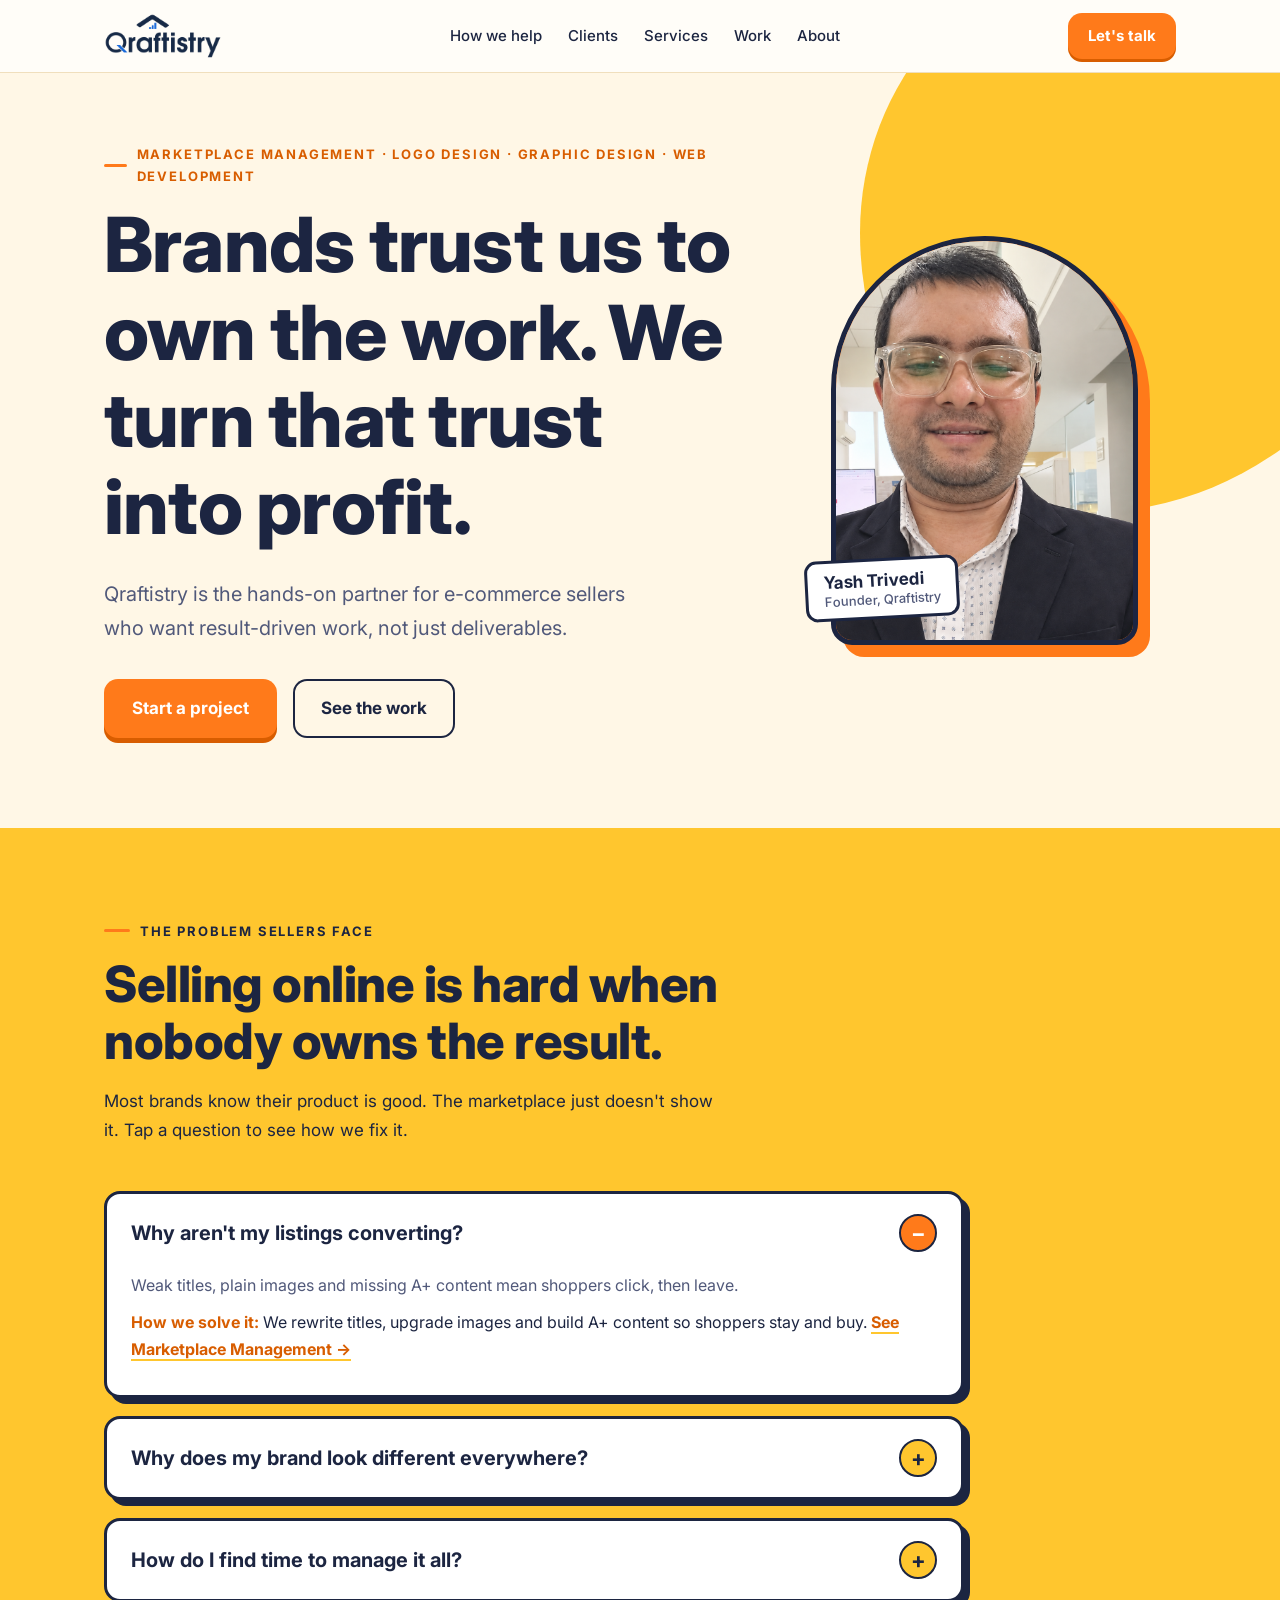
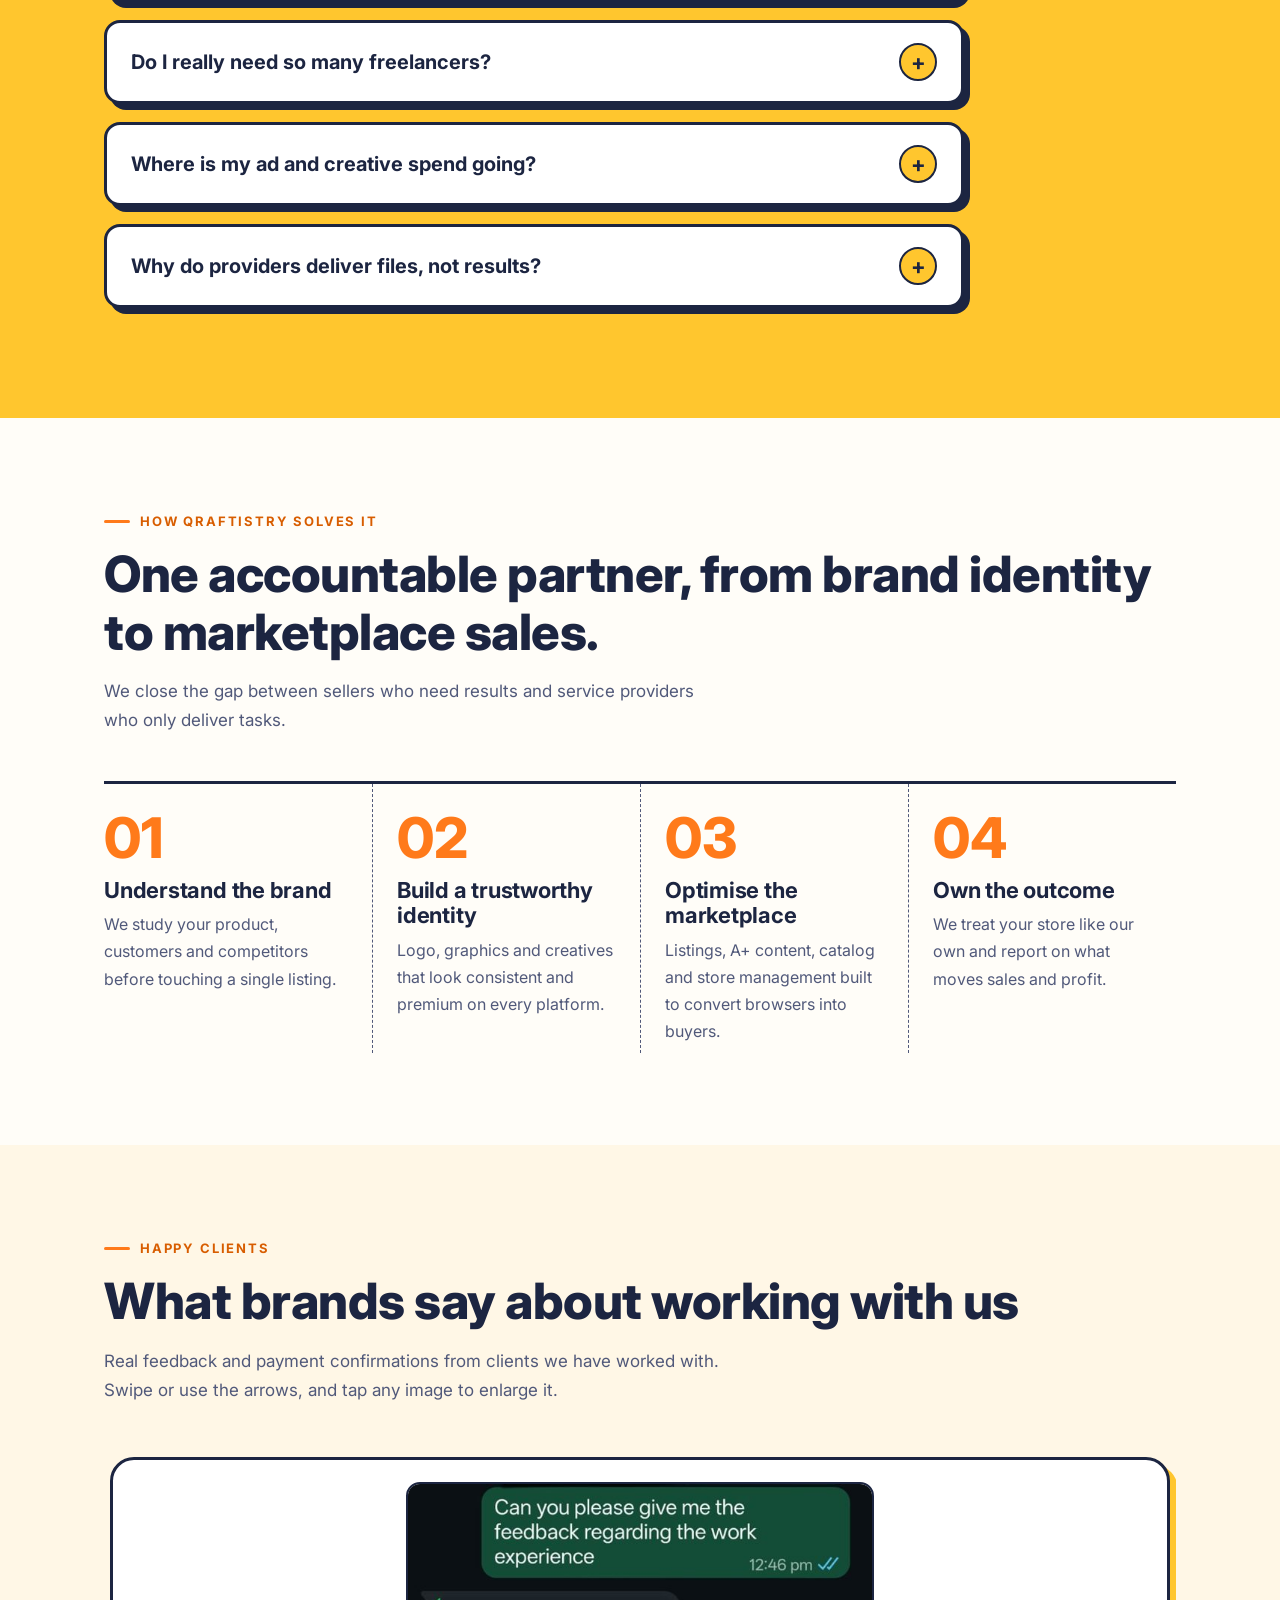
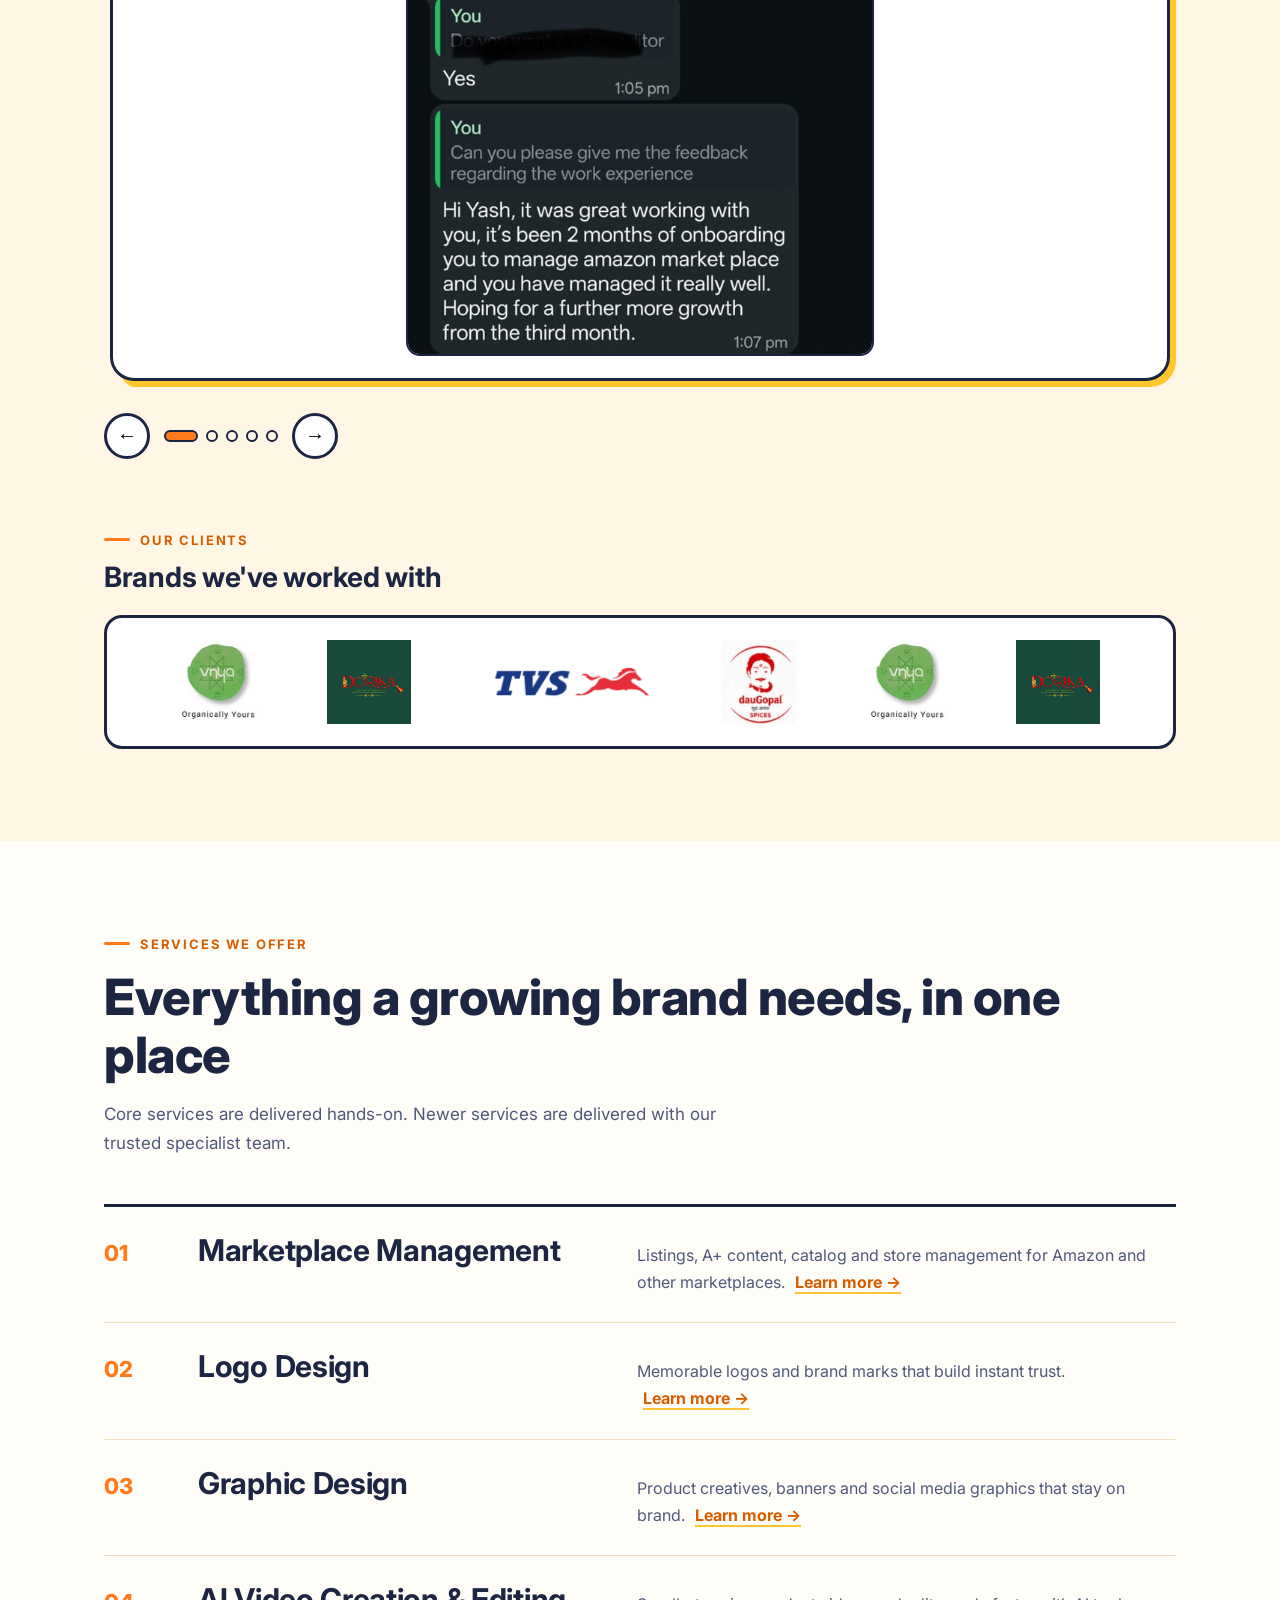
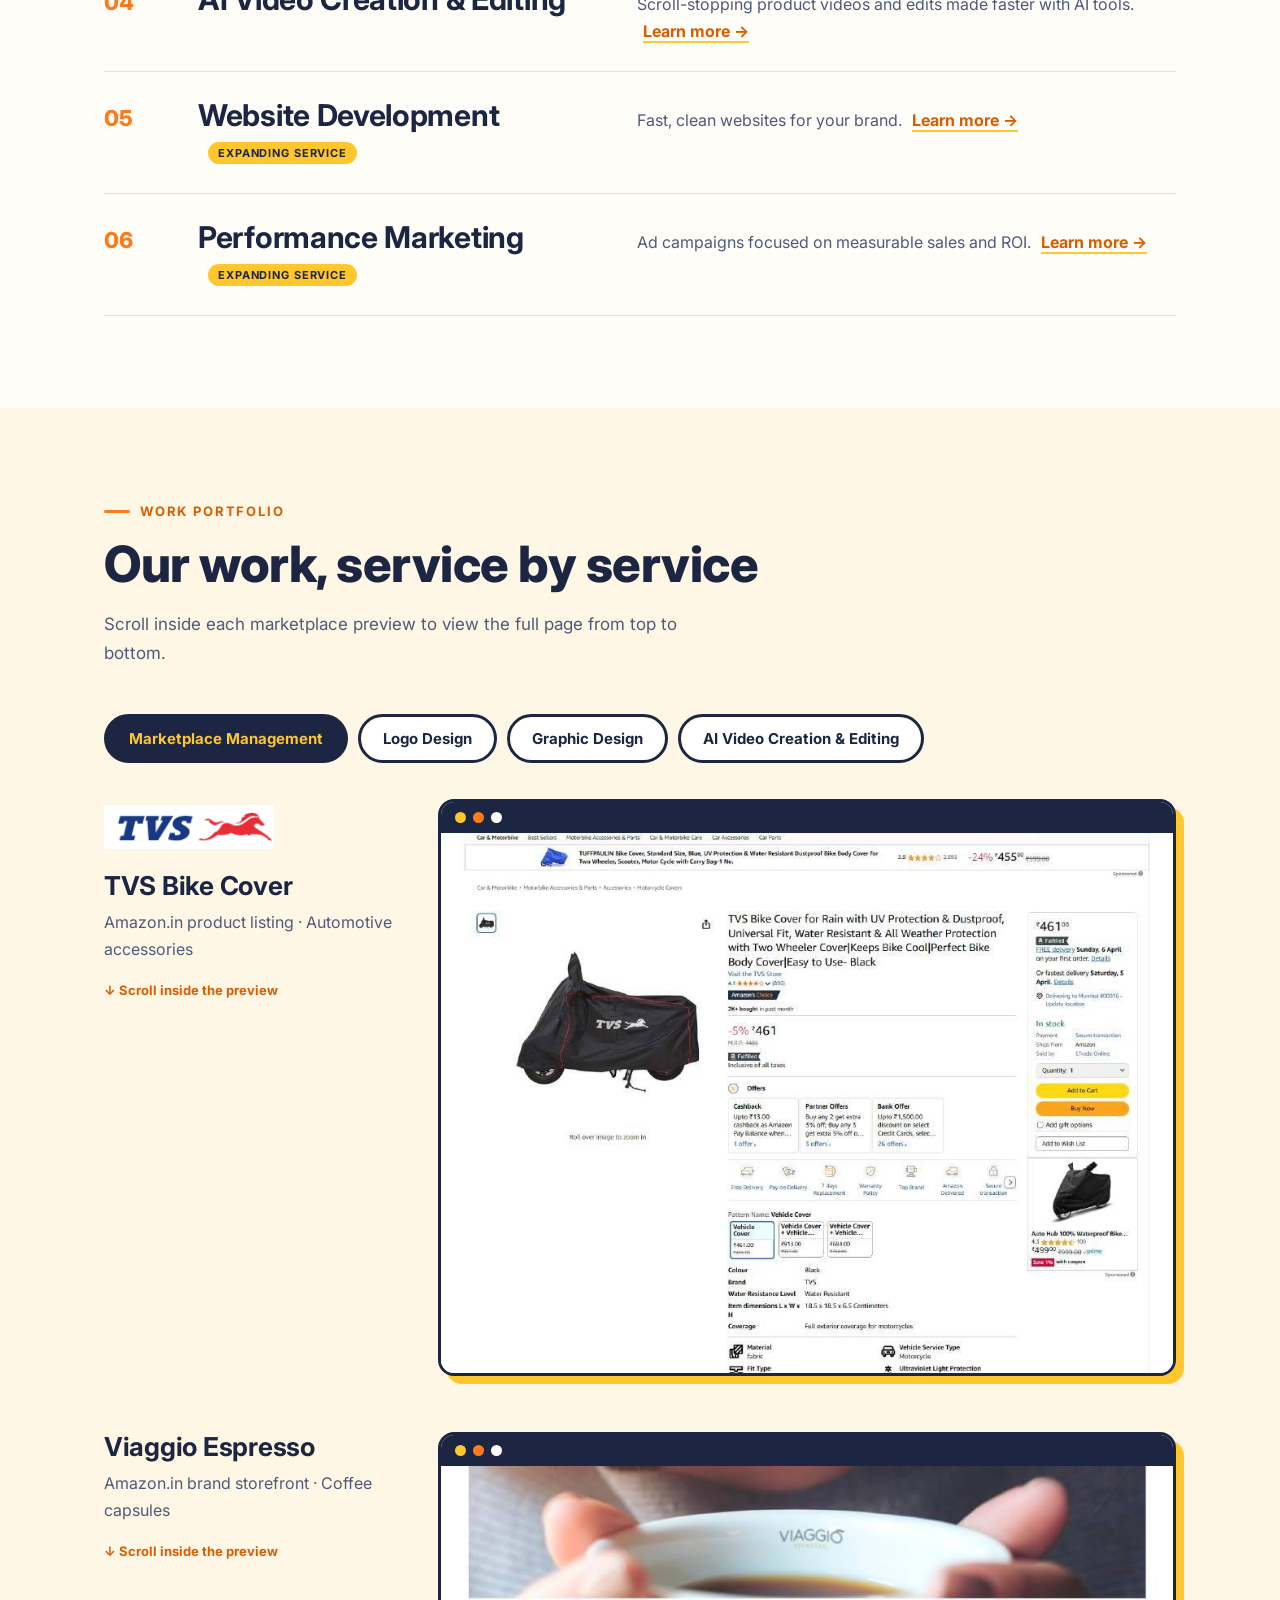
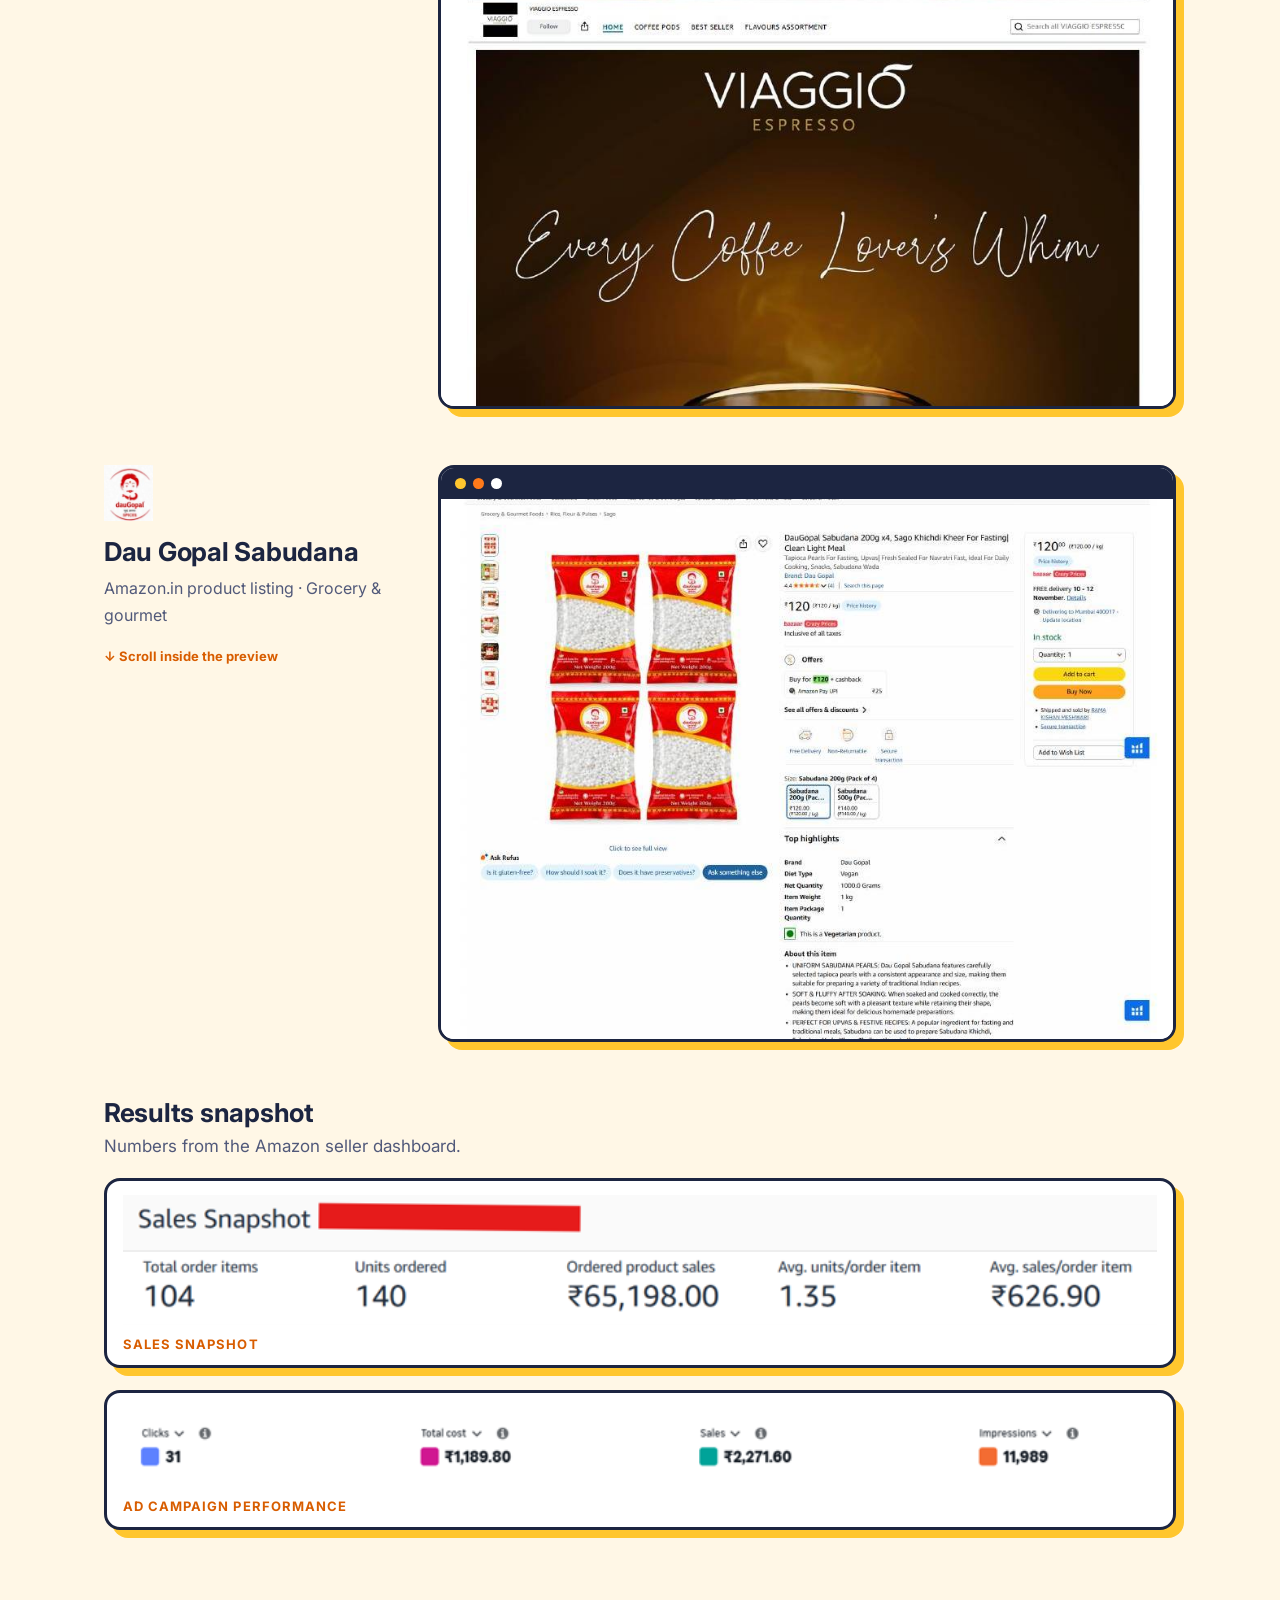
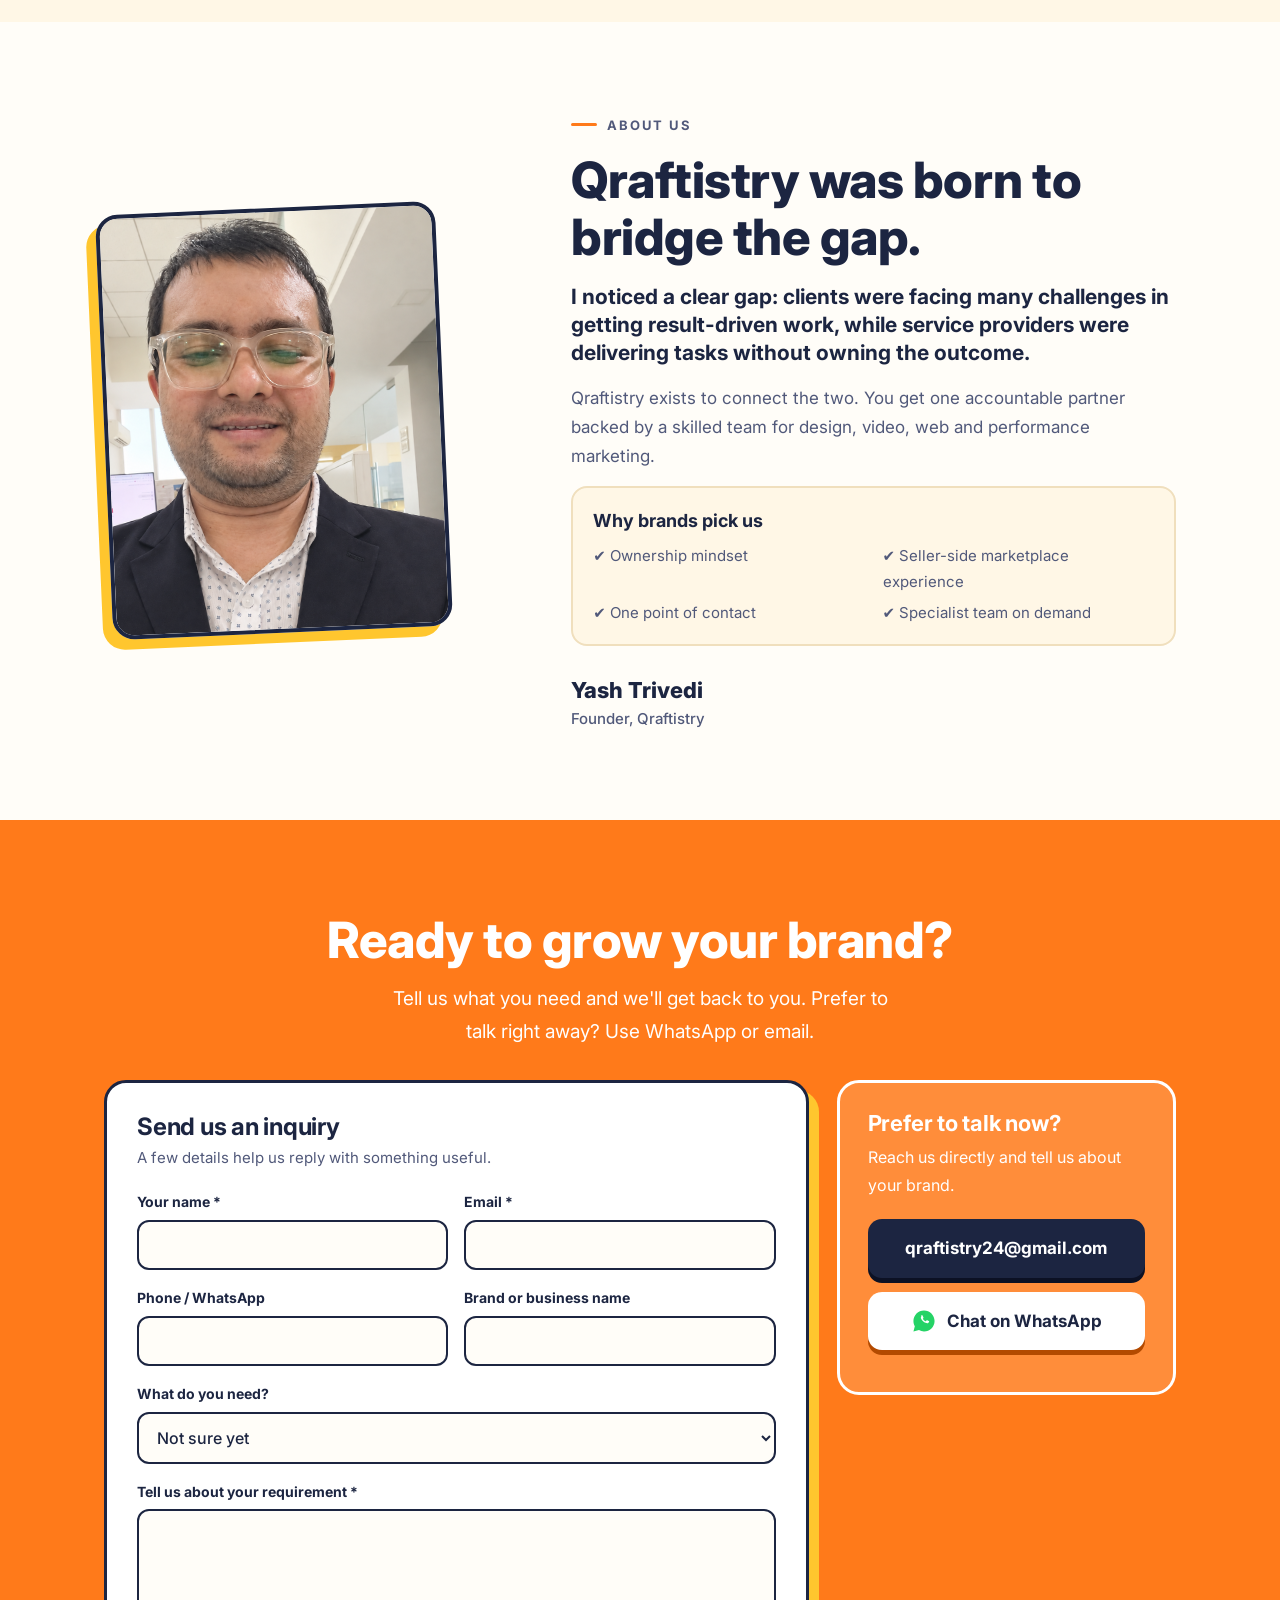
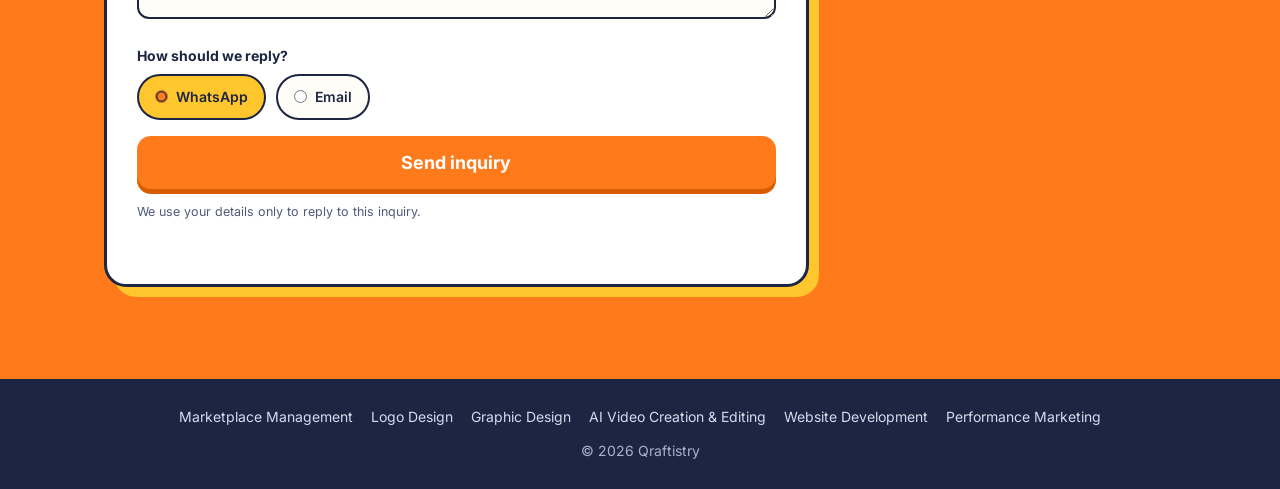
==== commit e6d5dcc3: "Apply latest portfolio content and mobile layout updates" ====
--- a/index.html
+++ b/index.html
@@ -15,7 +15,7 @@
 <meta property="og:image:alt" content="Qraftistry: brands trust us to own the work, we turn that trust into profit.">
 <meta name="twitter:card" content="summary_large_image"><meta name="twitter:title" content="Qraftistry | Marketplace Management, Logo &amp; Graphic Design for E-commerce Brands"><meta name="twitter:description" content="Qraftistry is a founder-led studio for e-commerce brands: marketplace management, logo design, graphic design and AI video from one accountable partner."><meta name="twitter:image" content="https://qraftistry24.github.io/web-Yt/assets/og-image.jpg">
 <script type="application/ld+json">{"@context": "https://schema.org", "@graph": [{"@type": "Organization", "@id": "https://qraftistry24.github.io/web-Yt/#org", "name": "Qraftistry", "url": "https://qraftistry24.github.io/web-Yt/", "logo": "https://qraftistry24.github.io/web-Yt/assets/qraftistry-logo.png", "email": "qraftistry24@gmail.com", "founder": {"@id": "https://qraftistry24.github.io/web-Yt/#founder"}}, {"@type": "Person", "@id": "https://qraftistry24.github.io/web-Yt/#founder", "name": "Yash Trivedi", "jobTitle": "Founder", "worksFor": {"@id": "https://qraftistry24.github.io/web-Yt/#org"}, "image": "https://qraftistry24.github.io/web-Yt/assets/yash-trivedi.png"}, {"@type": "WebSite", "@id": "https://qraftistry24.github.io/web-Yt/#website", "url": "https://qraftistry24.github.io/web-Yt/", "name": "Qraftistry", "publisher": {"@id": "https://qraftistry24.github.io/web-Yt/#org"}}, {"@type": "ProfessionalService", "@id": "https://qraftistry24.github.io/web-Yt/#service", "name": "Qraftistry", "url": "https://qraftistry24.github.io/web-Yt/", "image": "https://qraftistry24.github.io/web-Yt/assets/og-image.jpg", "description": "Qraftistry is a founder-led studio for e-commerce brands: marketplace management, logo design, graphic design and AI video from one accountable partner.", "email": "qraftistry24@gmail.com", "parent": {"@id": "https://qraftistry24.github.io/web-Yt/#org"}, "hasOfferCatalog": {"@type": "OfferCatalog", "name": "Qraftistry services", "itemListElement": [{"@type": "Offer", "itemOffered": {"@type": "Service", "name": "Marketplace Management", "url": "https://qraftistry24.github.io/web-Yt/services/marketplace-management.html"}}, {"@type": "Offer", "itemOffered": {"@type": "Service", "name": "Logo Design", "url": "https://qraftistry24.github.io/web-Yt/services/logo-design.html"}}, {"@type": "Offer", "itemOffered": {"@type": "Service", "name": "Graphic Design", "url": "https://qraftistry24.github.io/web-Yt/services/graphic-design.html"}}, {"@type": "Offer", "itemOffered": {"@type": "Service", "name": "AI Video Creation & Editing", "url": "https://qraftistry24.github.io/web-Yt/services/ai-video-creation-editing.html"}}, {"@type": "Offer", "itemOffered": {"@type": "Service", "name": "Website Development", "url": "https://qraftistry24.github.io/web-Yt/services/website-development.html"}}, {"@type": "Offer", "itemOffered": {"@type": "Service", "name": "Performance Marketing", "url": "https://qraftistry24.github.io/web-Yt/services/performance-marketing.html"}}]}}, {"@type": "FAQPage", "mainEntity": [{"@type": "Question", "name": "Why aren't my listings converting?", "acceptedAnswer": {"@type": "Answer", "text": "Weak titles, plain images and missing A+ content mean shoppers click, then leave. How we solve it: We rewrite titles, upgrade images and build A+ content so shoppers stay and buy."}}, {"@type": "Question", "name": "Why does my brand look different everywhere?", "acceptedAnswer": {"@type": "Answer", "text": "Logos, creatives and packaging drift apart, so the brand never feels trustworthy. How we solve it: We design your logo and creatives as one system, so every platform looks like the same company."}}, {"@type": "Question", "name": "How do I find time to manage it all?", "acceptedAnswer": {"@type": "Answer", "text": "Catalog, inventory, ads, creatives and reports pile up and the founder becomes the bottleneck. How we solve it: We take over the day-to-day store work so you get your time back for the business."}}, {"@type": "Question", "name": "Do I really need so many freelancers?", "acceptedAnswer": {"@type": "Answer", "text": "One for design, one for listings, one for video, and nobody accountable for sales. How we solve it: Design, listings and video come from one partner who answers for the result."}}, {"@type": "Question", "name": "Where is my ad and creative spend going?", "acceptedAnswer": {"@type": "Answer", "text": "Budgets get spent with no clear link to profit. How we solve it: We keep spend tied to sales and tell you plainly what is working."}}, {"@type": "Question", "name": "Why do providers deliver files, not results?", "acceptedAnswer": {"@type": "Answer", "text": "Agencies often never worked on the seller side, so they stop at the deliverable. How we solve it: We work from the seller side, so every piece is built to help the store sell."}}]}]}</script>
-<link rel="stylesheet" href="assets/style.css?v=20261122">
+<link rel="stylesheet" href="assets/style.css?v=20261122-2">
 <script src="assets/site.js?v=20261122" defer></script>
 </head><body>
 
@@ -28,7 +28,7 @@
 <main id="top">
 <div class="hero"><div class="wrap">
   <div>
-    <p class="kicker">Marketplace Management · Logo Design · Graphic Design</p>
+    <p class="kicker">Marketplace Management · Logo Design · Graphic Design · Web Development</p>
     <h1>Brands trust us to own the work. <u>We turn that trust into profit.<svg viewBox="0 0 300 16" preserveAspectRatio="none"><path d="M2 11 C 60 2, 120 15, 180 7 S 270 4, 298 9" fill="none" stroke="#ff7a1a" stroke-width="5" stroke-linecap="round"/></svg></u></h1>
     <p class="lead">Qraftistry is the hands-on partner for e-commerce sellers who want result-driven work, not just deliverables.</p>
     <div class="cta"><a class="btn" href="#contact" data-track="consultation_click" data-loc="hero">Start a project</a><a class="btn alt" href="#work">See the work</a></div>
@@ -117,13 +117,6 @@
   <p class="sub">Drag the slider to compare the original with the version we delivered.</p>
   <div class="ba-grid" id="ba-grid"></div>
 </div></section>
-<section class="stories" id="stories"><div class="wrap">
-  <p class="kicker">Client success stories</p>
-  <h2>How we help brands in practice.</h2>
-  <p class="sub">A closer look at the problem, what we did and what the client got.</p>
-  <div class="cgrid2"><article class="case"><img class="cimg" src="assets/graphic-2.jpg" alt="Dau Gopal Sabudana" loading="lazy"><div class="cbody"><p class="tag">Amazon.in product page and creatives</p><h3>Dau Gopal Sabudana</h3><dl><dt>Challenge</dt><dd>Sabudana looks the same on every shelf, so shoppers have little reason to pick one pack over another.</dd><dt>What we did</dt><dd>Designed a side-by-side comparison creative showing pearl quality, size and packaging, plus a usage creative for the brand's Chat Masala.</dd><dt>Outcome</dt><dd>A consistent set of on-brand creatives for the brand's Amazon presence, with the product page live on Amazon.in.</dd></dl></div></article><article class="case"><img class="cimg" src="assets/viaggio-1.jpg" alt="Viaggio Espresso" loading="lazy"><div class="cbody"><p class="tag">Amazon brand storefront</p><h3>Viaggio Espresso</h3><dl><dt>Challenge</dt><dd>A range of coffee-capsule flavours needed one branded place where shoppers could browse and compare.</dd><dt>What we did</dt><dd>Set up a storefront with Home, Coffee Pods, Best Seller and Flavours Assortment pages, plus an intensity guide for each flavour.</dd><dt>Outcome</dt><dd>A branded storefront live on Amazon.in with every flavour, bundle and multipack in one place.</dd></dl></div></article><article class="case"><img class="cimg" src="assets/graphic-4.jpg" alt="Caffè Cagliari" loading="lazy"><div class="cbody"><p class="tag">Brand creatives</p><h3>Caffè Cagliari</h3><dl><dt>Challenge</dt><dd>An Italian coffee brand needed its story and capsule details to look premium and consistent online.</dd><dt>What we did</dt><dd>Designed a brand-story creative and a capsule creative with intensity, body, aroma and sweetness ratings.</dd><dt>Outcome</dt><dd>A matching creative set that presents the brand's heritage and product details clearly.</dd></dl></div></article><article class="case"><div class="cbody"><p class="tag">Amazon account management · two months</p><h3>Marketplace management</h3><dl><dt>Challenge</dt><dd>A brand wanted its Amazon marketplace handled by someone who would own it, not just complete tasks.</dd><dt>What we did</dt><dd>Took over day-to-day marketplace management, including onboarding, for two months.</dd><dt>Outcome</dt><dd>The client said the store was managed “really well” and is hoping for further growth from the third month.</dd></dl></div></article></div>
-  <p class="snote">Sales and ad-performance results will be added here as clients approve sharing them. Want a similar result for your store? Tell us about your brand in the form below.</p>
-</div></section>
 <section class="about" id="about"><div class="wrap">
   <div class="ph"><img src="assets/yash-trivedi.png" width="940" height="1673" alt="Yash Trivedi"></div>
   <div>
--- a/assets/style.css
+++ b/assets/style.css
@@ -208,7 +208,7 @@
  .nav nav a:nth-child(1),.nav nav a:nth-child(5){display:none}
  .nav img{height:36px}.nav .btn{padding:8px 15px;font-size:14px}
  section[id]{scroll-margin-top:100px}
- .founder{display:block;width:min(68vw,240px)}
+ .founder{display:none!important}
  .hero{padding:34px 0 44px}
  .shots{justify-content:flex-start!important;scroll-padding:0 14px}
  .shots button{scroll-snap-align:start!important}
@@ -316,3 +316,6 @@
 @media(max-width:860px){.cgrid2{grid-template-columns:1fr}.case .cimg{height:180px}}
 @media(max-width:700px){.tcard.one{padding:14px!important}.tcard.one img{max-height:420px}.case .cbody{padding:18px 18px 20px}.case h3{font-size:20px}.case{box-shadow:5px 5px 0 var(--yellow)}}
 .tcard.one{grid-template-columns:1fr!important;gap:0!important}
+
+/* round 5 */
+@media(max-width:860px){.about .ph{display:none}}
